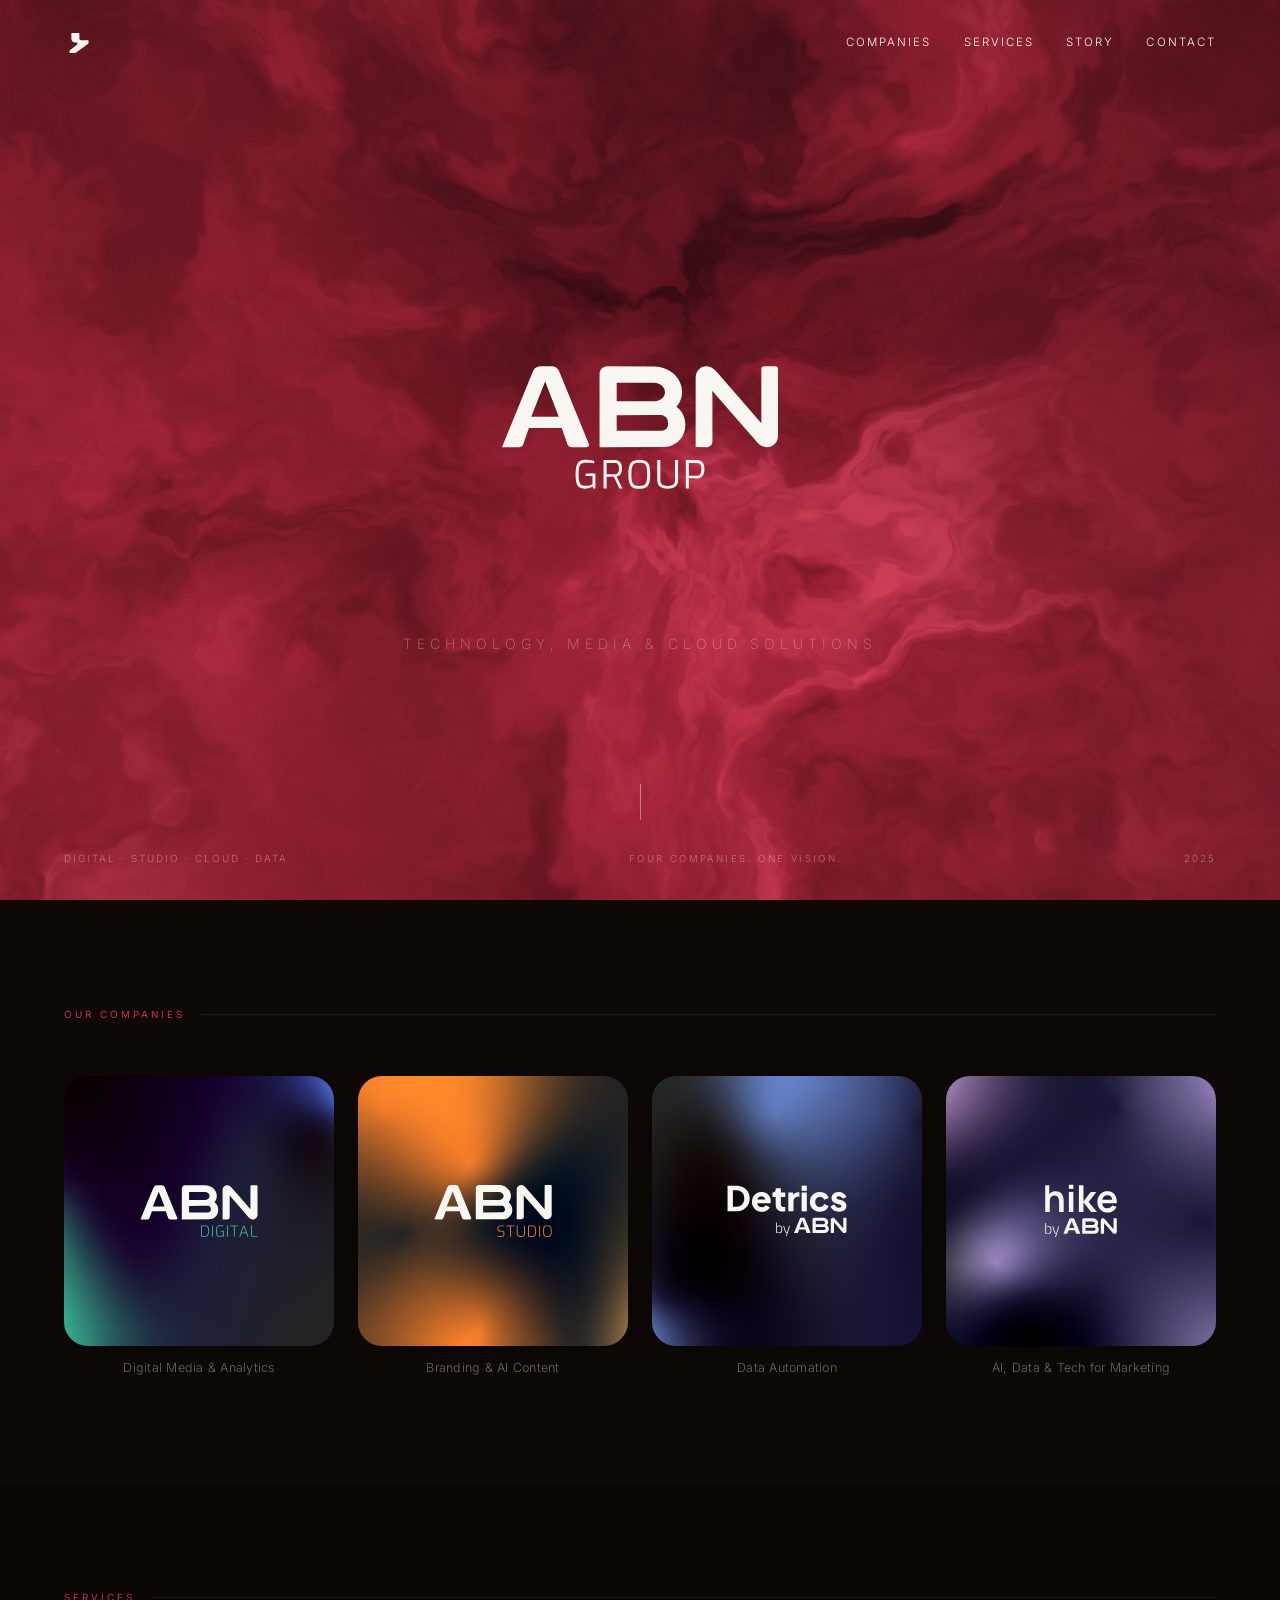
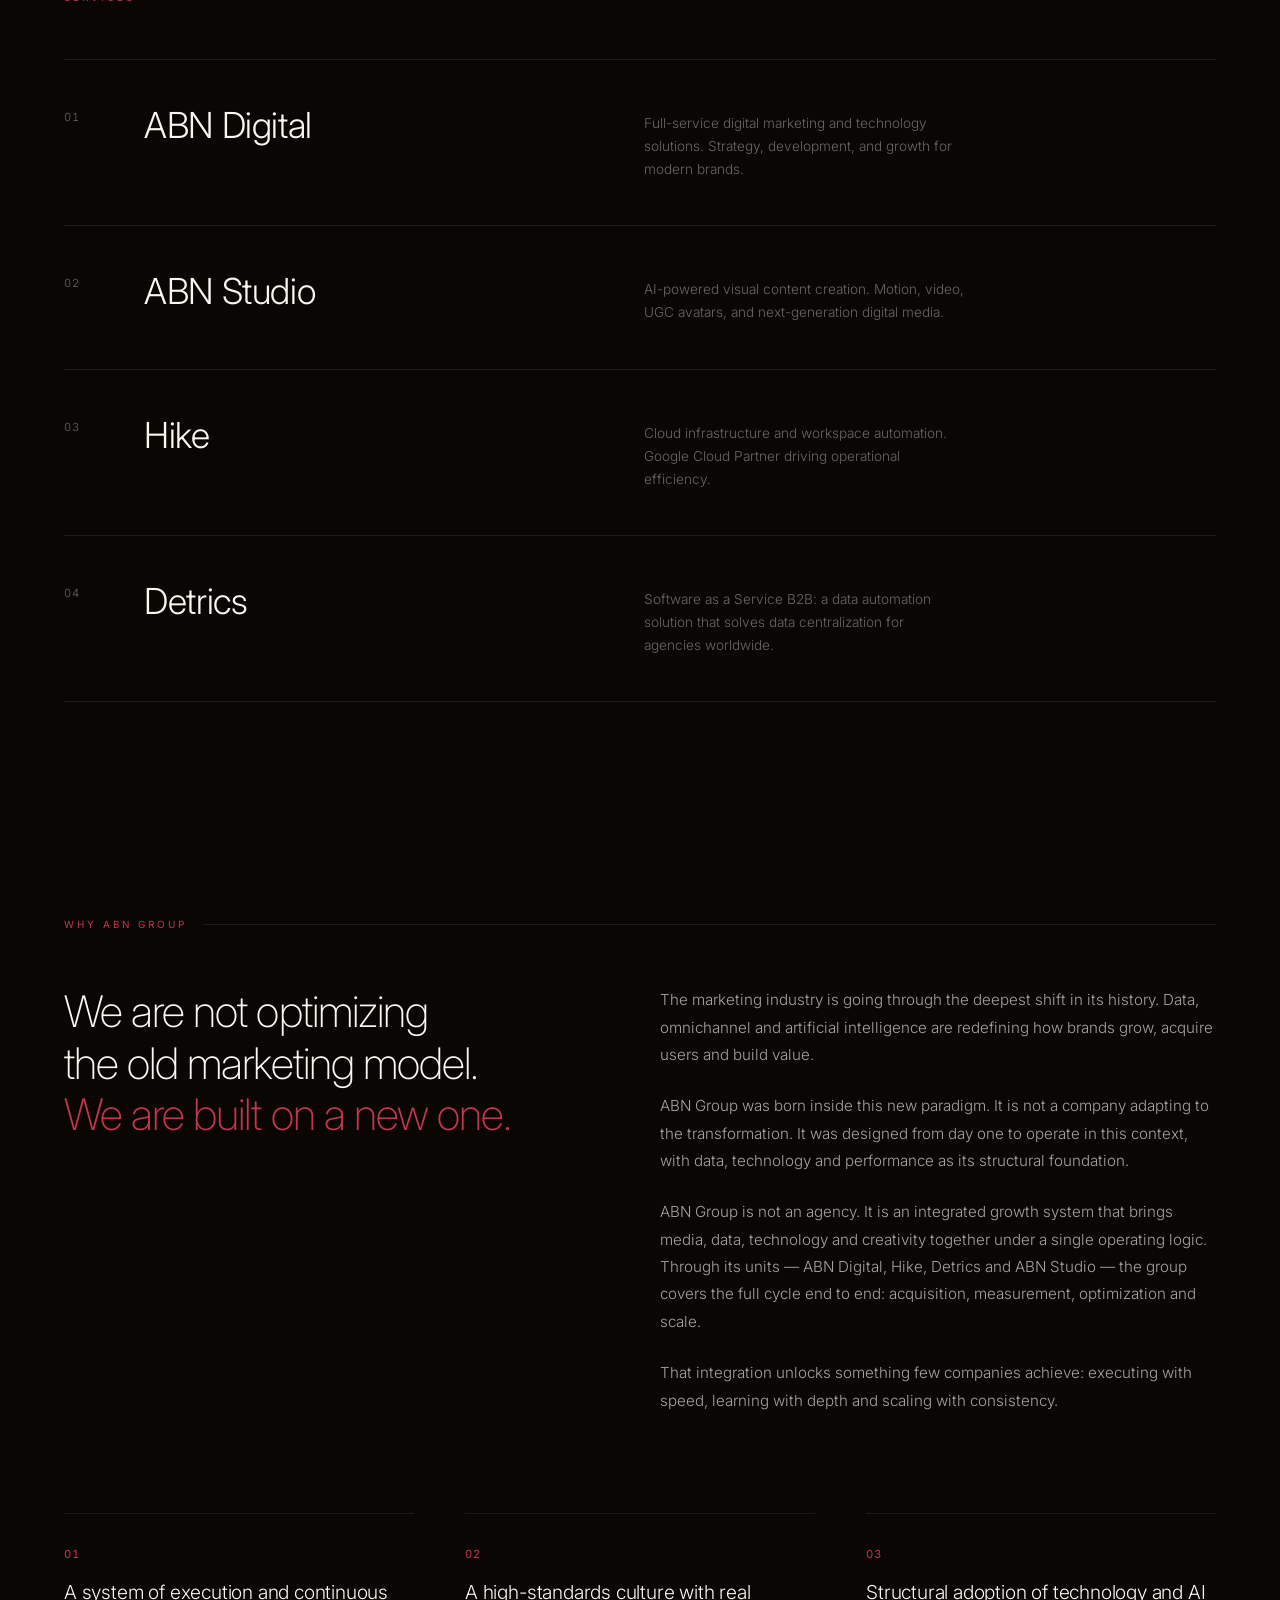
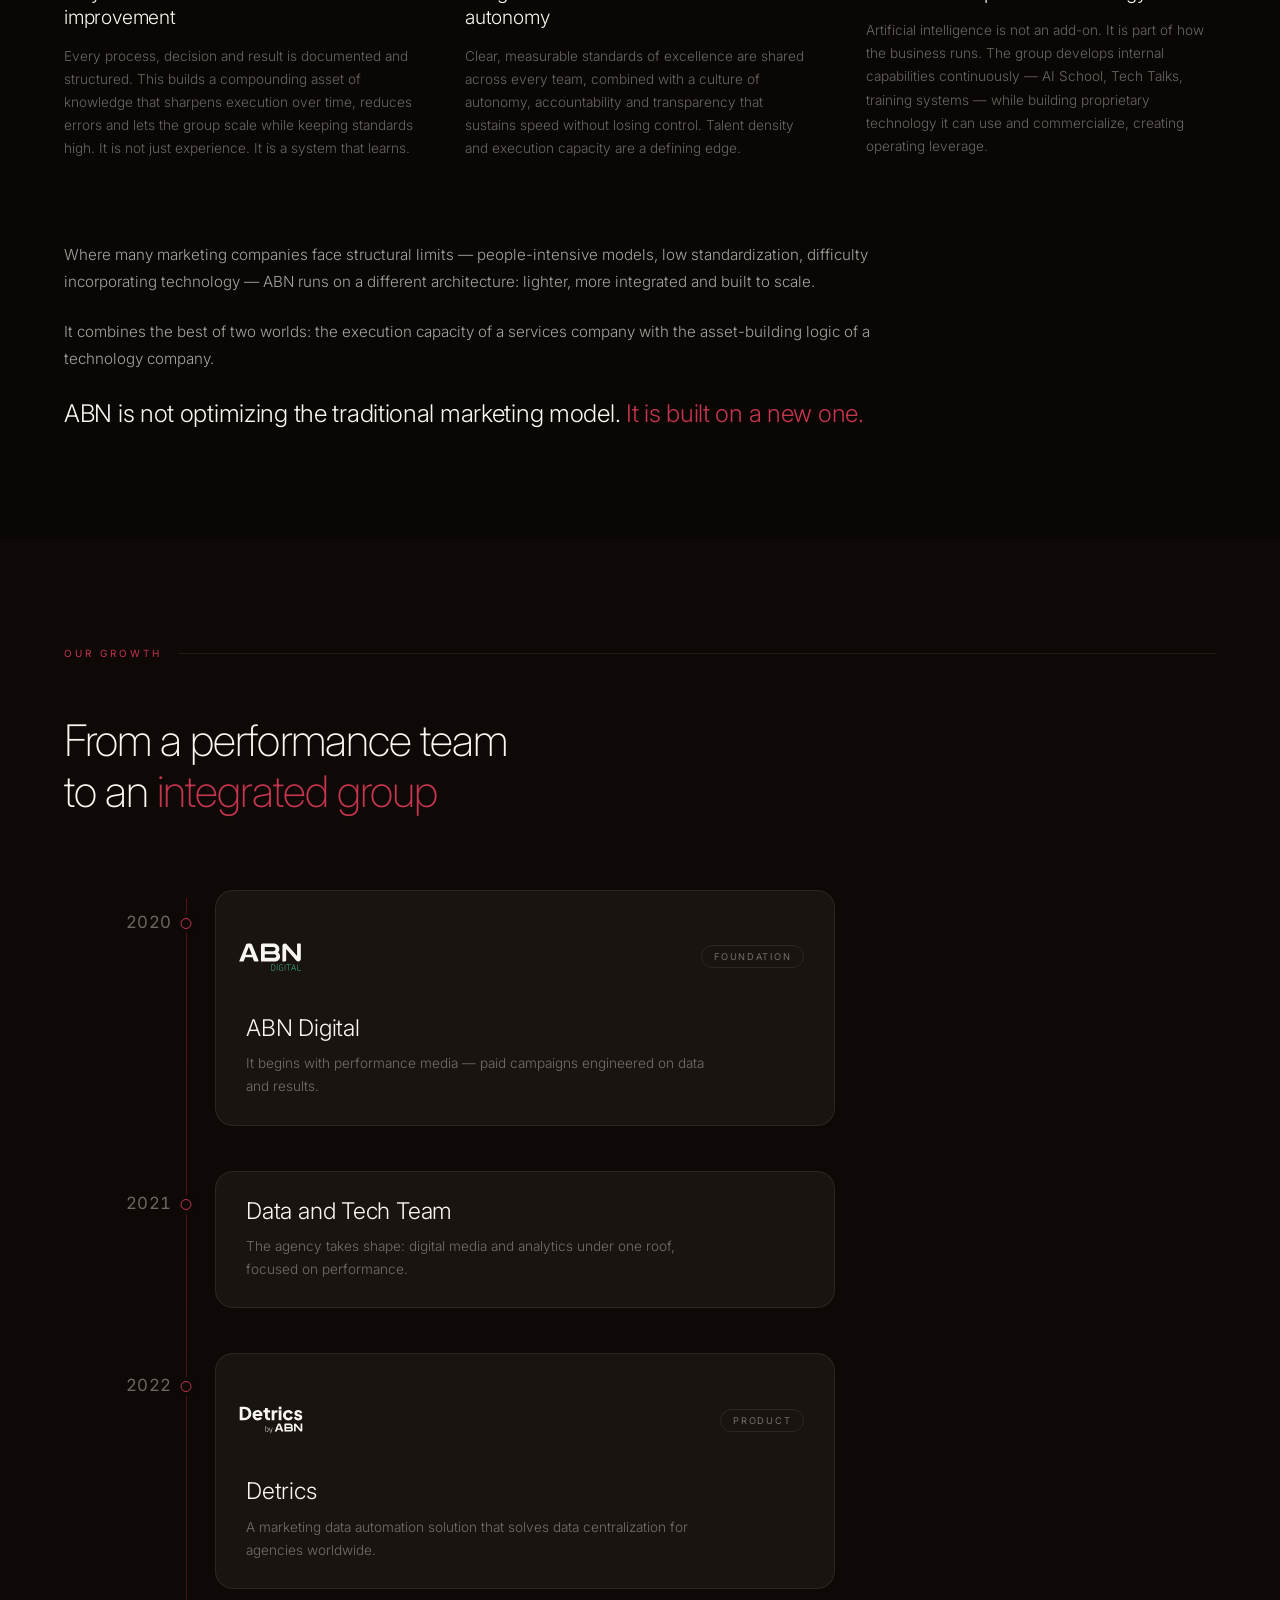
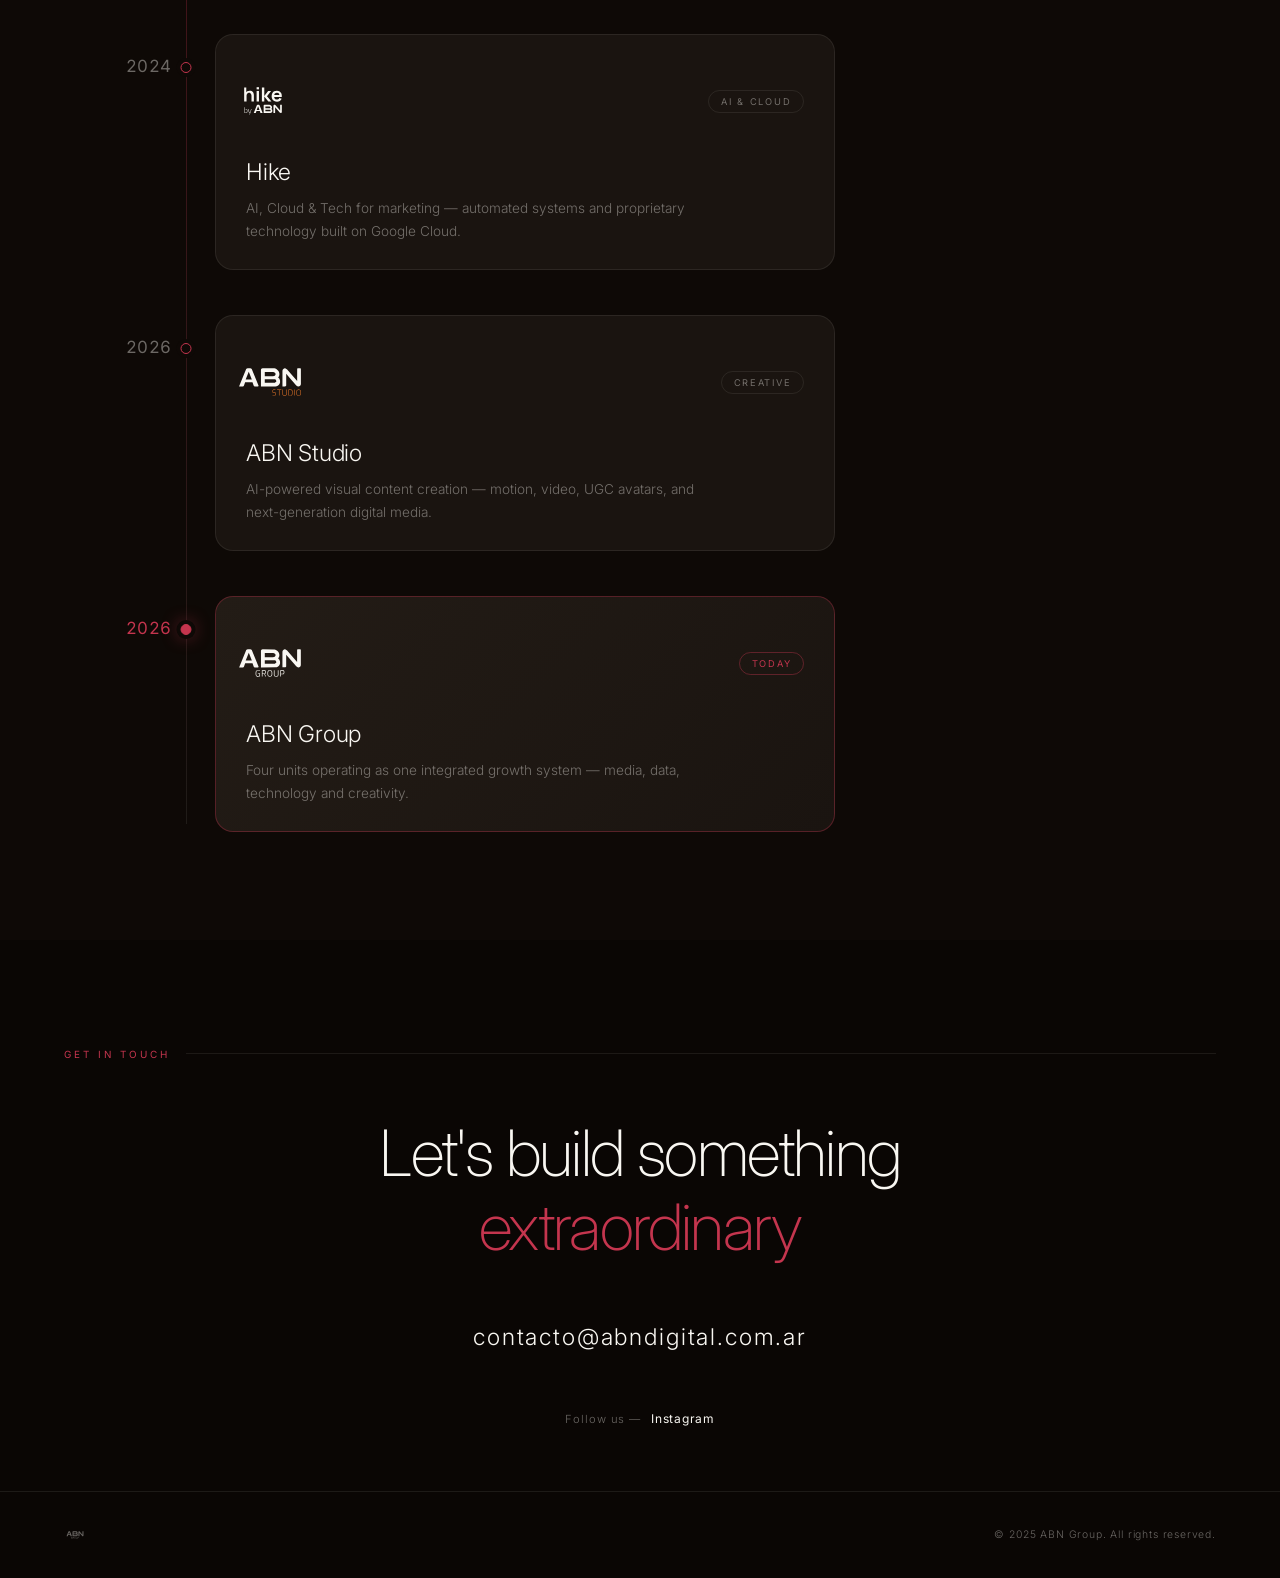
==== index.html @ 58776a3f "Revise timeline: rename milestones, add ABN Studio, fix logo alignment - "Paid Media" → "ABN Digital" ====
<!DOCTYPE html>
<html lang="en">
<head>
  <meta charset="UTF-8">
  <meta name="viewport" content="width=device-width, initial-scale=1.0">

  <!-- SEO -->
  <title>ABN Group — Technology, Media & Cloud Solutions</title>
  <meta name="description" content="ABN Group unites four companies driving innovation in digital media, cloud solutions, AI content, and data analytics.">
  <meta name="keywords" content="ABN Group, ABN Digital, ABN Studio, Hike, Detrics, technology, cloud, AI, data analytics">

  <!-- Open Graph -->
  <meta property="og:title" content="ABN Group — Technology, Media & Cloud Solutions">
  <meta property="og:description" content="Four companies. One vision. Technology that moves.">
  <meta property="og:type" content="website">

  <!-- Favicon -->
  <link rel="icon" type="image/svg+xml" href="assets/ABN Icon - JP Ash W.svg">

  <!-- Fonts -->
  <link rel="preconnect" href="https://fonts.googleapis.com">
  <link rel="preconnect" href="https://fonts.gstatic.com" crossorigin>
  <link href="https://fonts.googleapis.com/css2?family=Inter:wght@200;300;400;500;600&display=swap" rel="stylesheet">

  <!-- Styles -->
  <link rel="stylesheet" href="style.css">
</head>

<body>

  <!-- ==================== NAVIGATION ==================== -->
  <nav class="nav" id="nav">
    <a href="#hero" class="nav-logo">
      <img src="assets/ABN Icon - JP Ash W.svg" alt="ABN Group">
    </a>
    <div class="nav-links">
      <a href="#companies" class="nav-link">Companies</a>
      <a href="#services" class="nav-link">Services</a>
      <a href="#story" class="nav-link">Story</a>
      <a href="#contact" class="nav-link">Contact</a>
    </div>
  </nav>


  <!-- ==================== HERO ==================== -->
  <section class="hero" id="hero">
    <canvas class="hero-gradient" id="hero-canvas"></canvas>

    <div class="hero-content">
      <img src="assets/ABN Group Logo - JP Ash W.svg" alt="ABN Group" class="hero-logo">
      <p class="hero-tagline">Technology, Media & Cloud Solutions</p>
    </div>

    <div class="hero-scroll">
      <div class="hero-scroll-line"></div>
    </div>

    <div class="hero-bottom">
      <span class="hero-bottom-left">Digital · Studio · Cloud · Data</span>
      <span class="hero-bottom-center">Four Companies. One Vision.</span>
      <span class="hero-bottom-right">2025</span>
    </div>
  </section>


  <!-- ==================== COMPANIES ==================== -->
  <section class="work" id="companies">
    <div class="container">
      <div class="section-label reveal">Our Companies</div>

      <div class="companies-grid">

        <!-- ABN Digital -->
        <a href="https://abndigital.com.ar/" target="_blank" rel="noopener noreferrer" class="company-link reveal reveal-d1">
          <div class="company-card">
            <img src="assets/ABN Digital Gradientes (JP)-01.svg" alt="" class="company-card-bg">
            <div class="company-card-logo">
              <img src="assets/ABN Digital Logo - JP Ash W.svg" alt="ABN Digital">
            </div>
          </div>
          <span class="company-caption">Digital Media & Analytics</span>
        </a>

        <!-- ABN Studio -->
        <a href="https://dartsteam.github.io/abn-studio/v2/" target="_blank" rel="noopener noreferrer" class="company-link reveal reveal-d2">
          <div class="company-card">
            <img src="assets/ABN Studio Gradientes (JP)-02.svg" alt="" class="company-card-bg">
            <div class="company-card-logo">
              <img src="assets/ABN Studio Logo - JP Ash W.svg" alt="ABN Studio">
            </div>
          </div>
          <span class="company-caption">Branding & AI Content</span>
        </a>

        <!-- Detrics -->
        <a href="https://detrics.io/" target="_blank" rel="noopener noreferrer" class="company-link reveal reveal-d3">
          <div class="company-card">
            <img src="assets/ABN Detrics Gradientes (JP)-03.svg" alt="" class="company-card-bg">
            <div class="company-card-logo">
              <img src="assets/ABN Detrics JP.svg" alt="Detrics">
            </div>
          </div>
          <span class="company-caption">Data Automation</span>
        </a>

        <!-- Hike -->
        <a href="https://www.hikethecloud.com/" target="_blank" rel="noopener noreferrer" class="company-link reveal reveal-d4">
          <div class="company-card">
            <img src="assets/ABN Hike Gradientes (JP)-04.svg" alt="" class="company-card-bg">
            <div class="company-card-logo">
              <img src="assets/ABN Hike JP.svg" alt="Hike">
            </div>
          </div>
          <span class="company-caption">AI, Data & Tech for Marketing</span>
        </a>

      </div>
    </div>
  </section>


  <!-- ==================== SERVICES ==================== -->
  <section class="services" id="services">
    <div class="container">
      <div class="section-label reveal">Services</div>

      <div class="services-grid">

        <a href="https://abndigital.com.ar/" target="_blank" rel="noopener noreferrer" class="service-item reveal reveal-d1">
          <span class="service-num">01</span>
          <h3 class="service-title">ABN Digital</h3>
          <p class="service-desc">Full-service digital marketing and technology solutions. Strategy, development, and growth for modern brands.</p>
        </a>

        <a href="https://dartsteam.github.io/abn-studio/v2/" target="_blank" rel="noopener noreferrer" class="service-item reveal reveal-d2">
          <span class="service-num">02</span>
          <h3 class="service-title">ABN Studio</h3>
          <p class="service-desc">AI-powered visual content creation. Motion, video, UGC avatars, and next-generation digital media.</p>
        </a>

        <a href="https://www.hikethecloud.com/" target="_blank" rel="noopener noreferrer" class="service-item reveal reveal-d3">
          <span class="service-num">03</span>
          <h3 class="service-title">Hike</h3>
          <p class="service-desc">Cloud infrastructure and workspace automation. Google Cloud Partner driving operational efficiency.</p>
        </a>

        <a href="https://detrics.io/" target="_blank" rel="noopener noreferrer" class="service-item reveal reveal-d4">
          <span class="service-num">04</span>
          <h3 class="service-title">Detrics</h3>
          <p class="service-desc">Software as a Service B2B: a data automation solution that solves data centralization for agencies worldwide.</p>
        </a>

      </div>
    </div>
  </section>


  <!-- ==================== STORY / WHY ABN ==================== -->
  <section class="story" id="story">
    <div class="container">
      <div class="section-label reveal">Why ABN Group</div>

      <div class="story-grid">
        <div class="story-lead">
          <h2 class="story-heading reveal">
            We are not optimizing<br>the old marketing model.<br>
            <em>We are built on a new one.</em>
          </h2>
        </div>

        <div class="story-body">
          <p class="story-text reveal">The marketing industry is going through the deepest shift in its history. Data, omnichannel and artificial intelligence are redefining how brands grow, acquire users and build value.</p>

          <p class="story-text reveal">ABN Group was born inside this new paradigm. It is not a company adapting to the transformation. It was designed from day one to operate in this context, with data, technology and performance as its structural foundation.</p>

          <p class="story-text reveal">ABN Group is not an agency. It is an integrated growth system that brings media, data, technology and creativity together under a single operating logic. Through its units — ABN Digital, Hike, Detrics and ABN Studio — the group covers the full cycle end to end: acquisition, measurement, optimization and scale.</p>

          <p class="story-text reveal">That integration unlocks something few companies achieve: executing with speed, learning with depth and scaling with consistency.</p>
        </div>
      </div>

      <div class="story-pillars">
        <div class="story-pillar reveal reveal-d1">
          <span class="story-pillar-num">01</span>
          <h3 class="story-pillar-title">A system of execution and continuous improvement</h3>
          <p class="story-pillar-desc">Every process, decision and result is documented and structured. This builds a compounding asset of knowledge that sharpens execution over time, reduces errors and lets the group scale while keeping standards high. It is not just experience. It is a system that learns.</p>
        </div>
        <div class="story-pillar reveal reveal-d2">
          <span class="story-pillar-num">02</span>
          <h3 class="story-pillar-title">A high-standards culture with real autonomy</h3>
          <p class="story-pillar-desc">Clear, measurable standards of excellence are shared across every team, combined with a culture of autonomy, accountability and transparency that sustains speed without losing control. Talent density and execution capacity are a defining edge.</p>
        </div>
        <div class="story-pillar reveal reveal-d3">
          <span class="story-pillar-num">03</span>
          <h3 class="story-pillar-title">Structural adoption of technology and AI</h3>
          <p class="story-pillar-desc">Artificial intelligence is not an add-on. It is part of how the business runs. The group develops internal capabilities continuously — AI School, Tech Talks, training systems — while building proprietary technology it can use and commercialize, creating operating leverage.</p>
        </div>
      </div>

      <div class="story-close">
        <p class="story-text reveal">Where many marketing companies face structural limits — people-intensive models, low standardization, difficulty incorporating technology — ABN runs on a different architecture: lighter, more integrated and built to scale.</p>
        <p class="story-text reveal">It combines the best of two worlds: the execution capacity of a services company with the asset-building logic of a technology company.</p>
        <p class="story-text story-text--lead reveal">ABN is not optimizing the traditional marketing model. <em>It is built on a new one.</em></p>
      </div>
    </div>
  </section>


  <!-- ==================== TIMELINE / GROWTH ==================== -->
  <section class="timeline" id="timeline">
    <div class="container">
      <div class="section-label reveal">Our Growth</div>

      <h2 class="timeline-heading reveal">
        From a performance team<br>to an <em>integrated group</em>
      </h2>

      <div class="tl-track">

        <div class="tl-item reveal reveal-d1">
          <div class="tl-year">2020</div>
          <div class="tl-node"></div>
          <div class="tl-card">
            <div class="tl-card-head">
              <img src="assets/ABN Digital Logo - JP Ash W.svg" alt="ABN Digital" class="tl-logo tl-logo--abn-digital">
              <span class="tl-tag">Foundation</span>
            </div>
            <h3 class="tl-title">ABN Digital</h3>
            <p class="tl-desc">It begins with performance media — paid campaigns engineered on data and results.</p>
          </div>
        </div>

        <div class="tl-item reveal reveal-d2">
          <div class="tl-year">2021</div>
          <div class="tl-node"></div>
          <div class="tl-card">
            <h3 class="tl-title">Data and Tech Team</h3>
            <p class="tl-desc">The agency takes shape: digital media and analytics under one roof, focused on performance.</p>
          </div>
        </div>

        <div class="tl-item reveal reveal-d3">
          <div class="tl-year">2022</div>
          <div class="tl-node"></div>
          <div class="tl-card">
            <div class="tl-card-head">
              <img src="assets/ABN Detrics JP.svg" alt="Detrics" class="tl-logo tl-logo--detrics">
              <span class="tl-tag">Product</span>
            </div>
            <h3 class="tl-title">Detrics</h3>
            <p class="tl-desc">A marketing data automation solution that solves data centralization for agencies worldwide.</p>
          </div>
        </div>

        <div class="tl-item reveal reveal-d4">
          <div class="tl-year">2024</div>
          <div class="tl-node"></div>
          <div class="tl-card">
            <div class="tl-card-head">
              <img src="assets/ABN Hike JP.svg" alt="Hike" class="tl-logo tl-logo--hike">
              <span class="tl-tag">AI &amp; Cloud</span>
            </div>
            <h3 class="tl-title">Hike</h3>
            <p class="tl-desc">AI, Cloud &amp; Tech for marketing — automated systems and proprietary technology built on Google Cloud.</p>
          </div>
        </div>

        <div class="tl-item reveal reveal-d5">
          <div class="tl-year">2026</div>
          <div class="tl-node"></div>
          <div class="tl-card">
            <div class="tl-card-head">
              <img src="assets/ABN Studio Logo - JP Ash W.svg" alt="ABN Studio" class="tl-logo tl-logo--abn-studio">
              <span class="tl-tag">Creative</span>
            </div>
            <h3 class="tl-title">ABN Studio</h3>
            <p class="tl-desc">AI-powered visual content creation — motion, video, UGC avatars, and next-generation digital media.</p>
          </div>
        </div>

        <div class="tl-item tl-item--now reveal reveal-d6">
          <div class="tl-year">2026</div>
          <div class="tl-node"></div>
          <div class="tl-card">
            <div class="tl-card-head">
              <img src="assets/ABN Group Logo - JP Ash W.svg" alt="ABN Group" class="tl-logo tl-logo--abn-group">
              <span class="tl-tag tl-tag--now">Today</span>
            </div>
            <h3 class="tl-title">ABN Group</h3>
            <p class="tl-desc">Four units operating as one integrated growth system — media, data, technology and creativity.</p>
          </div>
        </div>

      </div>
    </div>
  </section>


  <!-- ==================== CONTACT ==================== -->
  <section class="contact" id="contact">
    <div class="container">
      <div class="section-label reveal" style="justify-content: center;">Get in Touch</div>

      <h2 class="contact-heading reveal">
        Let's build something<br><em>extraordinary</em>
      </h2>

      <a href="mailto:contacto@abndigital.com.ar" class="contact-email reveal reveal-d1" id="contact-email">
        contacto@abndigital.com.ar
      </a>

      <div class="contact-social reveal reveal-d2">
        <span>Follow us —</span>
        <a href="https://instagram.com/abndigital" target="_blank" rel="noopener noreferrer" id="instagram-link">Instagram</a>
      </div>
    </div>
  </section>


  <!-- ==================== FOOTER ==================== -->
  <footer class="footer">
    <div class="footer-inner">
      <a href="#hero" class="footer-logo">
        <img src="assets/ABN Group Logo - JP Ash W.svg" alt="ABN Group">
      </a>
      <span class="footer-copy">© 2025 ABN Group. All rights reserved.</span>
    </div>
  </footer>


  <!-- Scripts -->
  <script src="script.js"></script>

</body>
</html>
---- style.css ----
/* ============================================
   ABN GROUP — LANDING PAGE
   ============================================ */

/* RESET & CUSTOM PROPERTIES */
*,
*::before,
*::after {
  margin: 0;
  padding: 0;
  box-sizing: border-box;
}

:root {
  /* Brand — Burgundy/Crimson */
  --accent: #8b1a2b;
  --accent-light: #c4354e;
  --accent-glow: rgba(139, 26, 43, 0.12);
  --accent-deep: #5c0e1a;
  --accent-dark: #3a0810;

  /* Neutrals */
  --dark: #0a0604;
  --dark-warm: #0e0906;
  --surface: #1a1410;
  --surface-light: #231c16;
  --ash: #f9f7f2;
  --ash-mid: rgba(249, 247, 242, 0.65);
  --ash-dim: rgba(249, 247, 242, 0.4);
  --ash-faint: rgba(249, 247, 242, 0.08);

  /* Typography */
  --font: 'Inter', -apple-system, BlinkMacSystemFont, sans-serif;

  /* Layout */
  --section-pad: clamp(80px, 12vh, 160px);
  --gutter: clamp(24px, 5vw, 80px);

  /* Motion */
  --ease-out: cubic-bezier(0.16, 1, 0.3, 1);
  --ease-in-out: cubic-bezier(0.76, 0, 0.24, 1);
}

html {
  scroll-behavior: smooth;
  font-size: 16px;
}

body {
  font-family: var(--font);
  background: var(--dark);
  color: var(--ash);
  overflow-x: hidden;
  -webkit-font-smoothing: antialiased;
  -moz-osx-font-smoothing: grayscale;
}

::selection {
  background: var(--accent);
  color: var(--ash);
}

a {
  color: inherit;
  text-decoration: none;
}

img {
  display: block;
  max-width: 100%;
}

/* Scrollbar */
::-webkit-scrollbar { width: 3px; }
::-webkit-scrollbar-track { background: var(--dark); }
::-webkit-scrollbar-thumb { background: var(--accent-deep); border-radius: 2px; }

/* ============================================
   GRAIN OVERLAY
   ============================================ */
body::after {
  content: '';
  position: fixed;
  inset: 0;
  pointer-events: none;
  z-index: 9999;
  opacity: 0.028;
  background-image: url("data:image/svg+xml,%3Csvg viewBox='0 0 512 512' xmlns='http://www.w3.org/2000/svg'%3E%3Cfilter id='n'%3E%3CfeTurbulence type='fractalNoise' baseFrequency='.85' numOctaves='4' stitchTiles='stitch'/%3E%3C/filter%3E%3Crect width='100%25' height='100%25' filter='url(%23n)'/%3E%3C/svg%3E");
  background-repeat: repeat;
  background-size: 256px;
}

/* ============================================
   REVEAL ANIMATIONS
   ============================================ */
.reveal {
  opacity: 0;
  transform: translateY(30px);
  transition: opacity 0.9s var(--ease-out), transform 0.9s var(--ease-out);
}

.reveal.visible {
  opacity: 1;
  transform: translateY(0);
}

.reveal-d1 { transition-delay: 0.1s; }
.reveal-d2 { transition-delay: 0.2s; }
.reveal-d3 { transition-delay: 0.3s; }
.reveal-d4 { transition-delay: 0.4s; }
.reveal-d5 { transition-delay: 0.5s; }

/* ============================================
   KEYFRAMES
   ============================================ */
@keyframes fadeInUp {
  from { opacity: 0; transform: translateY(24px); }
  to   { opacity: 1; transform: translateY(0); }
}

@keyframes fadeIn {
  from { opacity: 0; }
  to   { opacity: 1; }
}

@keyframes heroGradient {
  0%, 100% {
    background-position: 25% 25%, 45% 30%, 65% 55%, 80% 75%, 35% 85%, 0% 0%;
  }
  20% {
    background-position: 35% 15%, 55% 40%, 75% 45%, 70% 85%, 25% 75%, 0% 0%;
  }
  40% {
    background-position: 20% 35%, 40% 25%, 60% 65%, 85% 70%, 45% 90%, 0% 0%;
  }
  60% {
    background-position: 30% 20%, 50% 50%, 70% 50%, 75% 80%, 30% 80%, 0% 0%;
  }
  80% {
    background-position: 40% 30%, 60% 35%, 55% 60%, 80% 65%, 40% 85%, 0% 0%;
  }
}

@keyframes heroPulse {
  0%, 100% { opacity: 0.6; transform: scale(1); }
  50% { opacity: 1; transform: scale(1.08); }
}

@keyframes scrollLine {
  0%   { transform: scaleY(0); transform-origin: top; }
  50%  { transform: scaleY(1); transform-origin: top; }
  51%  { transform-origin: bottom; }
  100% { transform: scaleY(0); transform-origin: bottom; }
}

/* ============================================
   LAYOUT
   ============================================ */
.container {
  width: 100%;
  max-width: 1400px;
  margin: 0 auto;
  padding: 0 var(--gutter);
}

/* ============================================
   NAVIGATION
   ============================================ */
.nav {
  position: fixed;
  top: 0;
  left: 0;
  width: 100%;
  z-index: 100;
  padding: 28px var(--gutter);
  display: flex;
  justify-content: space-between;
  align-items: center;
  transition: background 0.5s ease, backdrop-filter 0.5s ease, padding 0.5s ease;
}

.nav.scrolled {
  background: rgba(10, 6, 4, 0.85);
  backdrop-filter: blur(24px);
  -webkit-backdrop-filter: blur(24px);
  padding-top: 16px;
  padding-bottom: 16px;
}

.nav-logo img {
  height: 30px;
  width: auto;
}

.nav-links {
  display: flex;
  gap: 32px;
  align-items: center;
}

.nav-link {
  font-size: 0.72rem;
  font-weight: 300;
  letter-spacing: 0.18em;
  text-transform: uppercase;
  position: relative;
  padding-bottom: 2px;
  transition: color 0.3s ease;
}

.nav-link::after {
  content: '';
  position: absolute;
  bottom: 0;
  left: 0;
  width: 0;
  height: 1px;
  background: var(--accent);
  transition: width 0.5s var(--ease-out);
}

.nav-link:hover { color: var(--accent-light); }
.nav-link:hover::after { width: 100%; }

/* ============================================
   HERO
   ============================================ */
.hero {
  position: relative;
  min-height: 100vh;
  min-height: 100dvh;
  display: flex;
  flex-direction: column;
  justify-content: center;
  align-items: center;
  overflow: hidden;
}

.hero-gradient {
  position: absolute;
  inset: 0;
  width: 100%;
  height: 100%;
  display: block;
}

.hero-content {
  position: relative;
  z-index: 2;
  text-align: center;
  display: flex;
  flex-direction: column;
  align-items: center;
  gap: 28px;
}

.hero-logo {
  width: clamp(200px, 28vw, 360px);
  height: auto;
  opacity: 0;
  animation: fadeInUp 1.4s var(--ease-out) 0.4s forwards;
  filter: drop-shadow(0 0 60px rgba(139, 26, 43, 0.2));
}

.hero-tagline {
  font-size: clamp(0.78rem, 1.1vw, 1rem);
  font-weight: 200;
  letter-spacing: 0.35em;
  text-transform: uppercase;
  color: var(--ash-dim);
  opacity: 0;
  animation: fadeInUp 1.4s var(--ease-out) 0.7s forwards;
}

/* Bottom bar */
.hero-bottom {
  position: absolute;
  bottom: 36px;
  left: var(--gutter);
  right: var(--gutter);
  display: flex;
  justify-content: space-between;
  align-items: flex-end;
  z-index: 2;
  opacity: 0;
  animation: fadeIn 1.4s var(--ease-out) 1.2s forwards;
}

.hero-bottom-left,
.hero-bottom-right {
  font-size: 0.62rem;
  font-weight: 300;
  letter-spacing: 0.2em;
  text-transform: uppercase;
  color: var(--ash-dim);
}

.hero-bottom-center {
  font-size: 0.6rem;
  font-weight: 300;
  letter-spacing: 0.25em;
  text-transform: uppercase;
  color: var(--ash-dim);
}

/* Scroll indicator */
.hero-scroll {
  position: absolute;
  bottom: 80px;
  left: 50%;
  transform: translateX(-50%);
  z-index: 2;
  opacity: 0;
  animation: fadeIn 1.2s var(--ease-out) 1.8s forwards;
}

.hero-scroll-line {
  width: 1px;
  height: 36px;
  background: var(--ash-dim);
  animation: scrollLine 2.4s ease-in-out infinite;
}

/* ============================================
   SECTION COMMON
   ============================================ */
.section-label {
  font-size: 0.62rem;
  font-weight: 400;
  letter-spacing: 0.3em;
  text-transform: uppercase;
  color: var(--accent-light);
  margin-bottom: 56px;
  display: flex;
  align-items: center;
  gap: 16px;
}

.section-label::after {
  content: '';
  flex: 1;
  height: 1px;
  background: var(--ash-faint);
}

/* ============================================
   SERVICES
   ============================================ */
.services {
  background: var(--dark);
  padding: var(--section-pad) 0;
}

.services-grid {
  display: grid;
  grid-template-columns: 1fr;
}

.service-item {
  padding: 44px 0;
  border-top: 1px solid var(--ash-faint);
  display: grid;
  grid-template-columns: 56px 1fr 1.2fr;
  gap: 24px;
  align-items: start;
  cursor: pointer;
  transition: background 0.5s ease, padding-left 0.5s var(--ease-out);
  text-decoration: none;
  color: inherit;
}

.service-item:last-child {
  border-bottom: 1px solid var(--ash-faint);
}

.service-item:hover {
  background: var(--accent-glow);
  padding-left: 20px;
}

.service-num {
  font-size: 0.7rem;
  font-weight: 300;
  color: var(--ash-dim);
  letter-spacing: 0.08em;
  padding-top: 6px;
  font-variant-numeric: tabular-nums;
}

.service-title {
  font-size: clamp(1.4rem, 2.8vw, 2.4rem);
  font-weight: 300;
  letter-spacing: -0.01em;
  line-height: 1.2;
  transition: color 0.35s ease;
}

.service-item:hover .service-title {
  color: var(--accent-light);
}

.service-desc {
  font-size: 0.85rem;
  font-weight: 300;
  color: var(--ash-dim);
  line-height: 1.7;
  max-width: 320px;
  padding-top: 8px;
}

/* ============================================
   WORK / PORTFOLIO
   ============================================ */
.work {
  background: var(--dark-warm);
  padding: var(--section-pad) 0;
}

/* ---- Company cards (deck style) ---- */
.companies-grid {
  display: grid;
  grid-template-columns: repeat(4, 1fr);
  gap: 24px;
}

.company-link {
  display: flex;
  flex-direction: column;
  align-items: center;
  gap: 14px;
  text-decoration: none;
  color: inherit;
}

.company-link:hover .company-card {
  transform: scale(1.03);
  box-shadow: 0 20px 48px rgba(0, 0, 0, 0.35);
}

.company-link:hover .company-caption {
  color: var(--ash);
}

.company-card {
  position: relative;
  width: 100%;
  aspect-ratio: 1 / 1;
  border-radius: 24px;
  overflow: hidden;
  box-shadow: 0 8px 24px rgba(0, 0, 0, 0.2);
  transition: transform 0.35s var(--ease-out), box-shadow 0.35s var(--ease-out);
}

.company-card-bg {
  position: absolute;
  inset: 0;
  width: 100%;
  height: 100%;
  object-fit: cover;
}

.company-card-logo {
  position: absolute;
  inset: 0;
  display: flex;
  align-items: center;
  justify-content: center;
  padding: 22%;
}

.company-card-logo img {
  width: 100%;
  height: 100%;
  object-fit: contain;
}

.company-caption {
  font-size: 0.78rem;
  font-weight: 300;
  color: var(--ash-dim);
  text-align: center;
  letter-spacing: 0.02em;
  transition: color 0.3s ease;
}

/* ============================================
   STORY / WHY ABN
   ============================================ */
.story {
  background: var(--dark);
  padding: var(--section-pad) 0;
}

.story-grid {
  display: grid;
  grid-template-columns: 1fr 1.1fr;
  gap: clamp(40px, 7vw, 110px);
  align-items: start;
  margin-bottom: clamp(72px, 11vh, 130px);
}

.story-heading {
  font-size: clamp(1.7rem, 3.4vw, 3rem);
  font-weight: 200;
  letter-spacing: -0.022em;
  line-height: 1.18;
  position: sticky;
  top: 120px;
}

.story-heading em {
  font-style: normal;
  color: var(--accent-light);
}

.story-body {
  display: flex;
  flex-direction: column;
  gap: 24px;
}

.story-text {
  font-size: clamp(0.95rem, 1.15vw, 1.08rem);
  font-weight: 300;
  line-height: 1.8;
  color: var(--ash-mid);
}

.story-text em {
  font-style: normal;
  color: var(--accent-light);
}

/* Pillars */
.story-pillars {
  display: grid;
  grid-template-columns: repeat(3, 1fr);
  gap: clamp(28px, 4vw, 56px);
  margin-bottom: clamp(64px, 9vh, 110px);
}

.story-pillar {
  border-top: 1px solid var(--ash-faint);
  padding-top: 28px;
}

.story-pillar-num {
  font-size: 0.7rem;
  font-weight: 400;
  color: var(--accent-light);
  letter-spacing: 0.1em;
  font-variant-numeric: tabular-nums;
}

.story-pillar-title {
  font-size: clamp(1.05rem, 1.5vw, 1.3rem);
  font-weight: 300;
  letter-spacing: -0.01em;
  line-height: 1.32;
  margin: 18px 0 14px;
}

.story-pillar-desc {
  font-size: 0.85rem;
  font-weight: 300;
  line-height: 1.7;
  color: var(--ash-dim);
}

/* Closing */
.story-close {
  max-width: 860px;
  display: flex;
  flex-direction: column;
  gap: 22px;
}

.story-text--lead {
  font-size: clamp(1.15rem, 1.9vw, 1.6rem);
  font-weight: 300;
  color: var(--ash);
  line-height: 1.5;
  letter-spacing: -0.012em;
}

/* ============================================
   TIMELINE / GROWTH
   ============================================ */
.timeline {
  background: var(--dark-warm);
  padding: var(--section-pad) 0;
}

.timeline-heading {
  font-size: clamp(1.7rem, 3.4vw, 3rem);
  font-weight: 200;
  letter-spacing: -0.022em;
  line-height: 1.18;
  margin-bottom: clamp(56px, 8vh, 96px);
}

.timeline-heading em {
  font-style: normal;
  color: var(--accent-light);
}

.tl-track {
  position: relative;
  max-width: 720px;
  margin: 0 auto 0 clamp(0px, 4vw, 60px);
}

/* vertical rail */
.tl-track::before {
  content: '';
  position: absolute;
  top: 8px;
  bottom: 8px;
  left: 71px;
  width: 1px;
  background: linear-gradient(
    to bottom,
    var(--accent-deep) 0%,
    var(--ash-faint) 100%
  );
}

.tl-item {
  position: relative;
  display: grid;
  grid-template-columns: 56px 30px 1fr;
  align-items: start;
  gap: 0;
  padding-bottom: clamp(36px, 5vh, 56px);
}

.tl-item:last-child {
  padding-bottom: 0;
}

.tl-year {
  font-size: 1.05rem;
  font-weight: 400;
  color: var(--ash-dim);
  letter-spacing: 0.02em;
  font-variant-numeric: tabular-nums;
  padding-top: 22px;
  text-align: right;
}

.tl-item--now .tl-year {
  color: var(--accent-light);
}

/* node on the rail */
.tl-node {
  position: relative;
  width: 30px;
  height: 100%;
}

.tl-node::before {
  content: '';
  position: absolute;
  top: 28px;
  left: 50%;
  transform: translateX(-50%);
  width: 11px;
  height: 11px;
  border-radius: 50%;
  background: var(--dark-warm);
  border: 1px solid var(--accent-light);
  box-shadow: 0 0 0 4px var(--dark-warm);
  z-index: 2;
}

.tl-item--now .tl-node::before {
  background: var(--accent-light);
  box-shadow: 0 0 0 4px var(--dark-warm), 0 0 18px var(--accent-light);
}

/* card */
.tl-card {
  background: var(--surface);
  border: 1px solid var(--ash-faint);
  border-radius: 18px;
  padding: 26px 30px;
  margin-left: 14px;
  transition: transform 0.4s var(--ease-out), border-color 0.4s ease, background 0.4s ease;
}

.tl-card:hover {
  transform: translateX(6px);
  border-color: rgba(196, 53, 78, 0.4);
  background: var(--surface-light);
}

.tl-item--now .tl-card {
  border-color: rgba(196, 53, 78, 0.35);
  background: linear-gradient(135deg, var(--surface-light), var(--surface));
}

.tl-card-head {
  display: flex;
  align-items: center;
  justify-content: space-between;
  gap: 16px;
  margin-bottom: 18px;
}

.tl-logo {
  height: 80px;
  width: auto;
  max-width: 260px;
  object-fit: contain;
}

/* ponytail: negative margins compensate SVG internal whitespace */
.tl-logo--abn-digital { margin-left: -16px; }
.tl-logo--detrics     { margin-left: -15px; }
.tl-logo--hike        { margin-left: -23px; }
.tl-logo--abn-studio  { margin-left: -16px; }
.tl-logo--abn-group   { margin-left: -16px; }

.tl-tag {
  font-size: 0.58rem;
  font-weight: 400;
  letter-spacing: 0.18em;
  text-transform: uppercase;
  color: var(--ash-dim);
  border: 1px solid var(--ash-faint);
  border-radius: 100px;
  padding: 5px 12px;
  white-space: nowrap;
}

.tl-tag--now {
  color: var(--accent-light);
  border-color: rgba(196, 53, 78, 0.4);
}

.tl-title {
  font-size: clamp(1.15rem, 1.8vw, 1.5rem);
  font-weight: 300;
  letter-spacing: -0.01em;
  line-height: 1.2;
  margin-bottom: 10px;
}

.tl-desc {
  font-size: 0.85rem;
  font-weight: 300;
  line-height: 1.7;
  color: var(--ash-dim);
  max-width: 480px;
}

/* ============================================
   CONTACT
   ============================================ */
.contact {
  background: var(--dark);
  padding: var(--section-pad) 0;
  padding-bottom: calc(var(--section-pad) * 0.6);
  text-align: center;
}

.contact-heading {
  font-size: clamp(2rem, 5vw, 4.2rem);
  font-weight: 200;
  letter-spacing: -0.025em;
  line-height: 1.15;
  margin-bottom: 48px;
}

.contact-heading em {
  font-style: normal;
  color: var(--accent-light);
}

.contact-email {
  display: inline-block;
  font-size: clamp(0.95rem, 1.8vw, 1.5rem);
  font-weight: 300;
  letter-spacing: 0.08em;
  padding: 12px 0;
  position: relative;
  transition: color 0.3s ease;
}

.contact-email::after {
  content: '';
  position: absolute;
  bottom: 8px;
  left: 0;
  width: 100%;
  height: 1px;
  background: var(--accent);
  transform: scaleX(0);
  transform-origin: right;
  transition: transform 0.6s var(--ease-out);
}

.contact-email:hover {
  color: var(--accent-light);
}

.contact-email:hover::after {
  transform: scaleX(1);
  transform-origin: left;
}

.contact-social {
  margin-top: 48px;
  display: flex;
  justify-content: center;
  gap: 10px;
  align-items: center;
}

.contact-social span {
  font-size: 0.7rem;
  font-weight: 300;
  color: var(--ash-dim);
  letter-spacing: 0.08em;
}

.contact-social a {
  font-size: 0.75rem;
  font-weight: 400;
  letter-spacing: 0.06em;
  transition: color 0.3s ease;
}

.contact-social a:hover {
  color: var(--accent-light);
}

/* ============================================
   FOOTER
   ============================================ */
.footer {
  background: var(--dark);
  padding: 32px var(--gutter);
  border-top: 1px solid var(--ash-faint);
}

.footer-inner {
  max-width: 1400px;
  margin: 0 auto;
  display: flex;
  justify-content: space-between;
  align-items: center;
}

.footer-logo img {
  height: 22px;
  width: auto;
  opacity: 0.4;
  transition: opacity 0.3s ease;
}

.footer-logo:hover img {
  opacity: 0.9;
}

.footer-copy {
  font-size: 0.65rem;
  font-weight: 300;
  color: var(--ash-dim);
  letter-spacing: 0.08em;
}

/* ============================================
   RESPONSIVE
   ============================================ */
@media (max-width: 900px) {
  .service-item {
    grid-template-columns: 40px 1fr;
    gap: 12px;
  }

  .service-desc {
    grid-column: 2;
    max-width: none;
  }

  .companies-grid {
    grid-template-columns: repeat(2, 1fr);
    gap: 16px;
  }

  .hero-bottom-center {
    display: none;
  }

  /* Story */
  .story-grid {
    grid-template-columns: 1fr;
    gap: 32px;
    margin-bottom: 64px;
  }

  .story-heading {
    position: static;
  }

  .story-pillars {
    grid-template-columns: 1fr;
    gap: 36px;
  }

  /* Timeline */
  .tl-track {
    margin-left: 0;
  }

  .tl-track::before {
    left: 5px;
  }

  .tl-item {
    grid-template-columns: 30px 1fr;
    gap: 0;
  }

  .tl-year {
    grid-column: 2;
    grid-row: 1;
    text-align: left;
    padding-top: 0;
    padding-left: 14px;
    margin-bottom: 10px;
    color: var(--accent-light);
  }

  .tl-node {
    grid-row: 1 / span 2;
  }

  .tl-node::before {
    top: 4px;
  }

  .tl-card {
    grid-column: 2;
  }
}

@media (max-width: 600px) {
  .hero-bottom {
    flex-direction: column;
    gap: 6px;
    align-items: flex-start;
  }

  .hero-bottom-right {
    display: none;
  }

  .nav {
    padding: 16px var(--gutter);
  }

  .nav-links {
    gap: 20px;
  }

  .contact-heading {
    font-size: 1.7rem;
  }

  .footer-inner {
    flex-direction: column;
    gap: 12px;
    text-align: center;
  }

  .work-card {
    aspect-ratio: 16 / 10;
  }

  .service-item:hover {
    padding-left: 12px;
  }
}
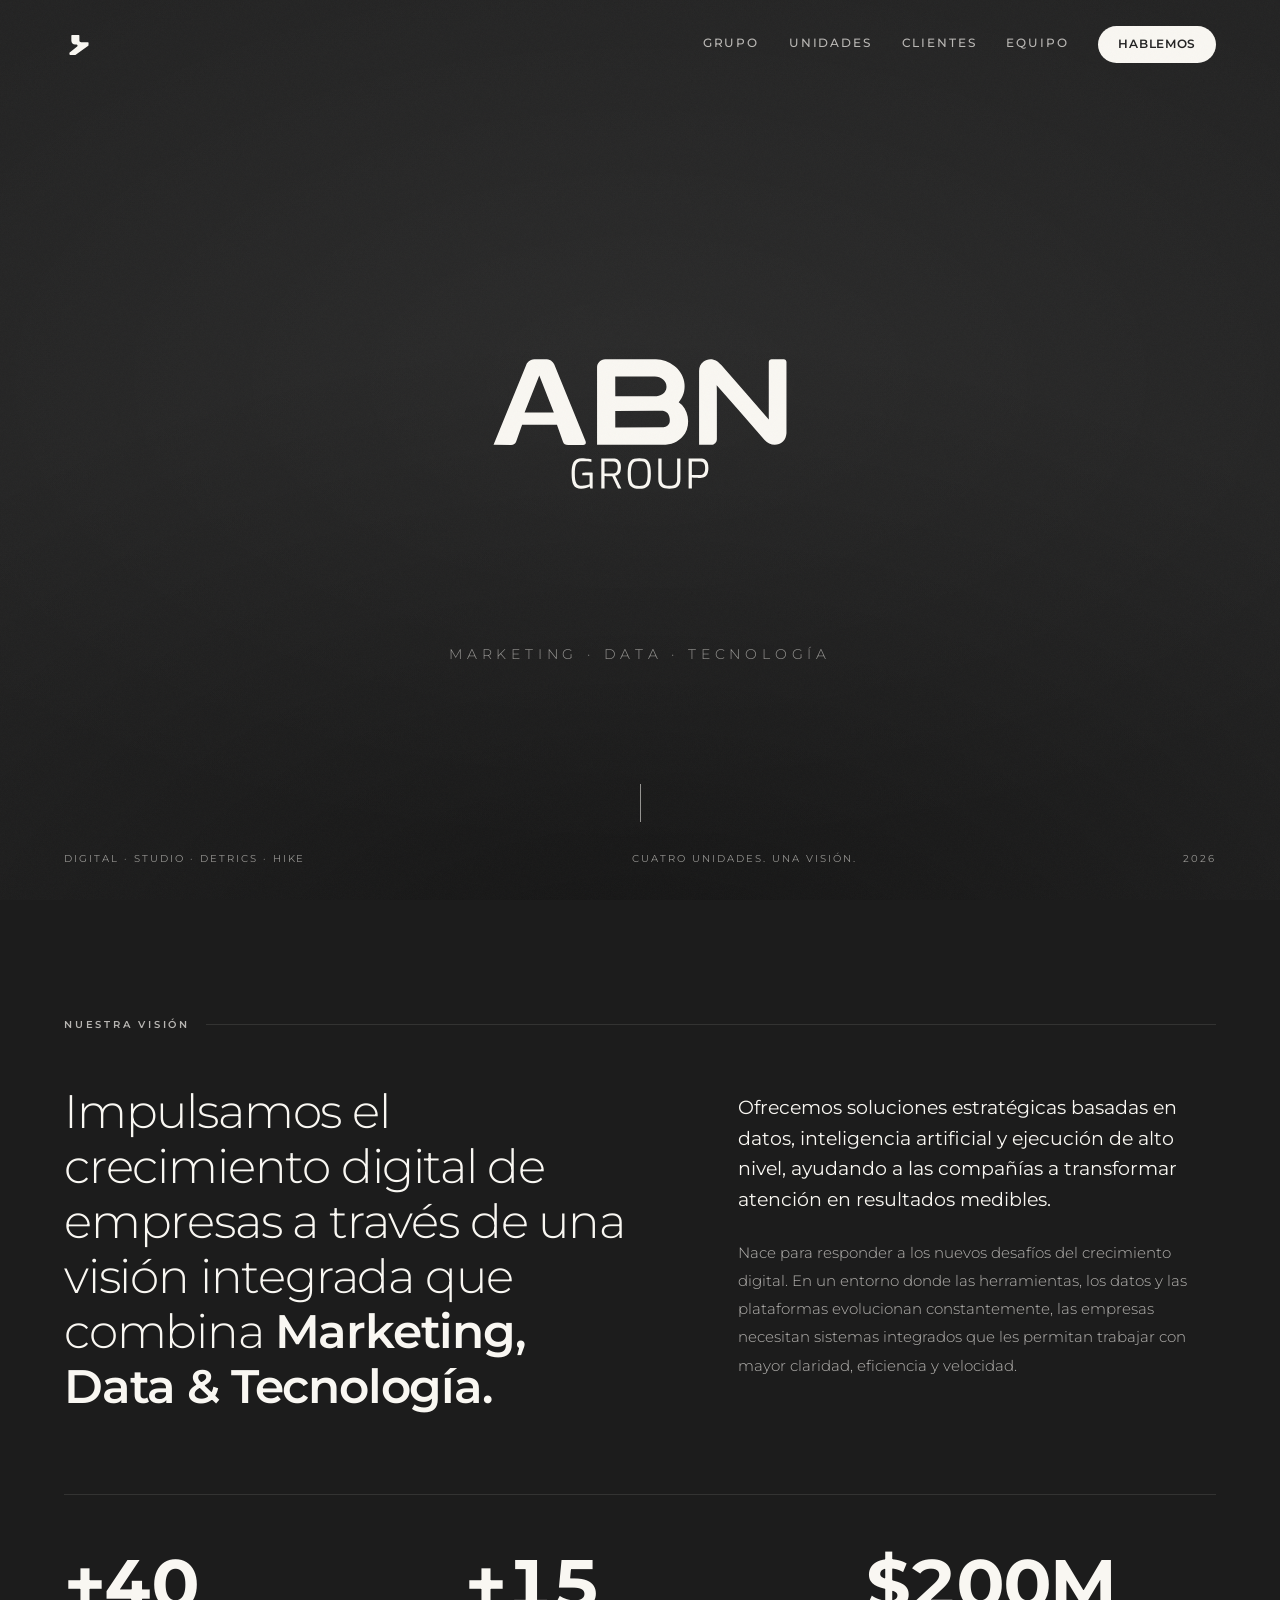
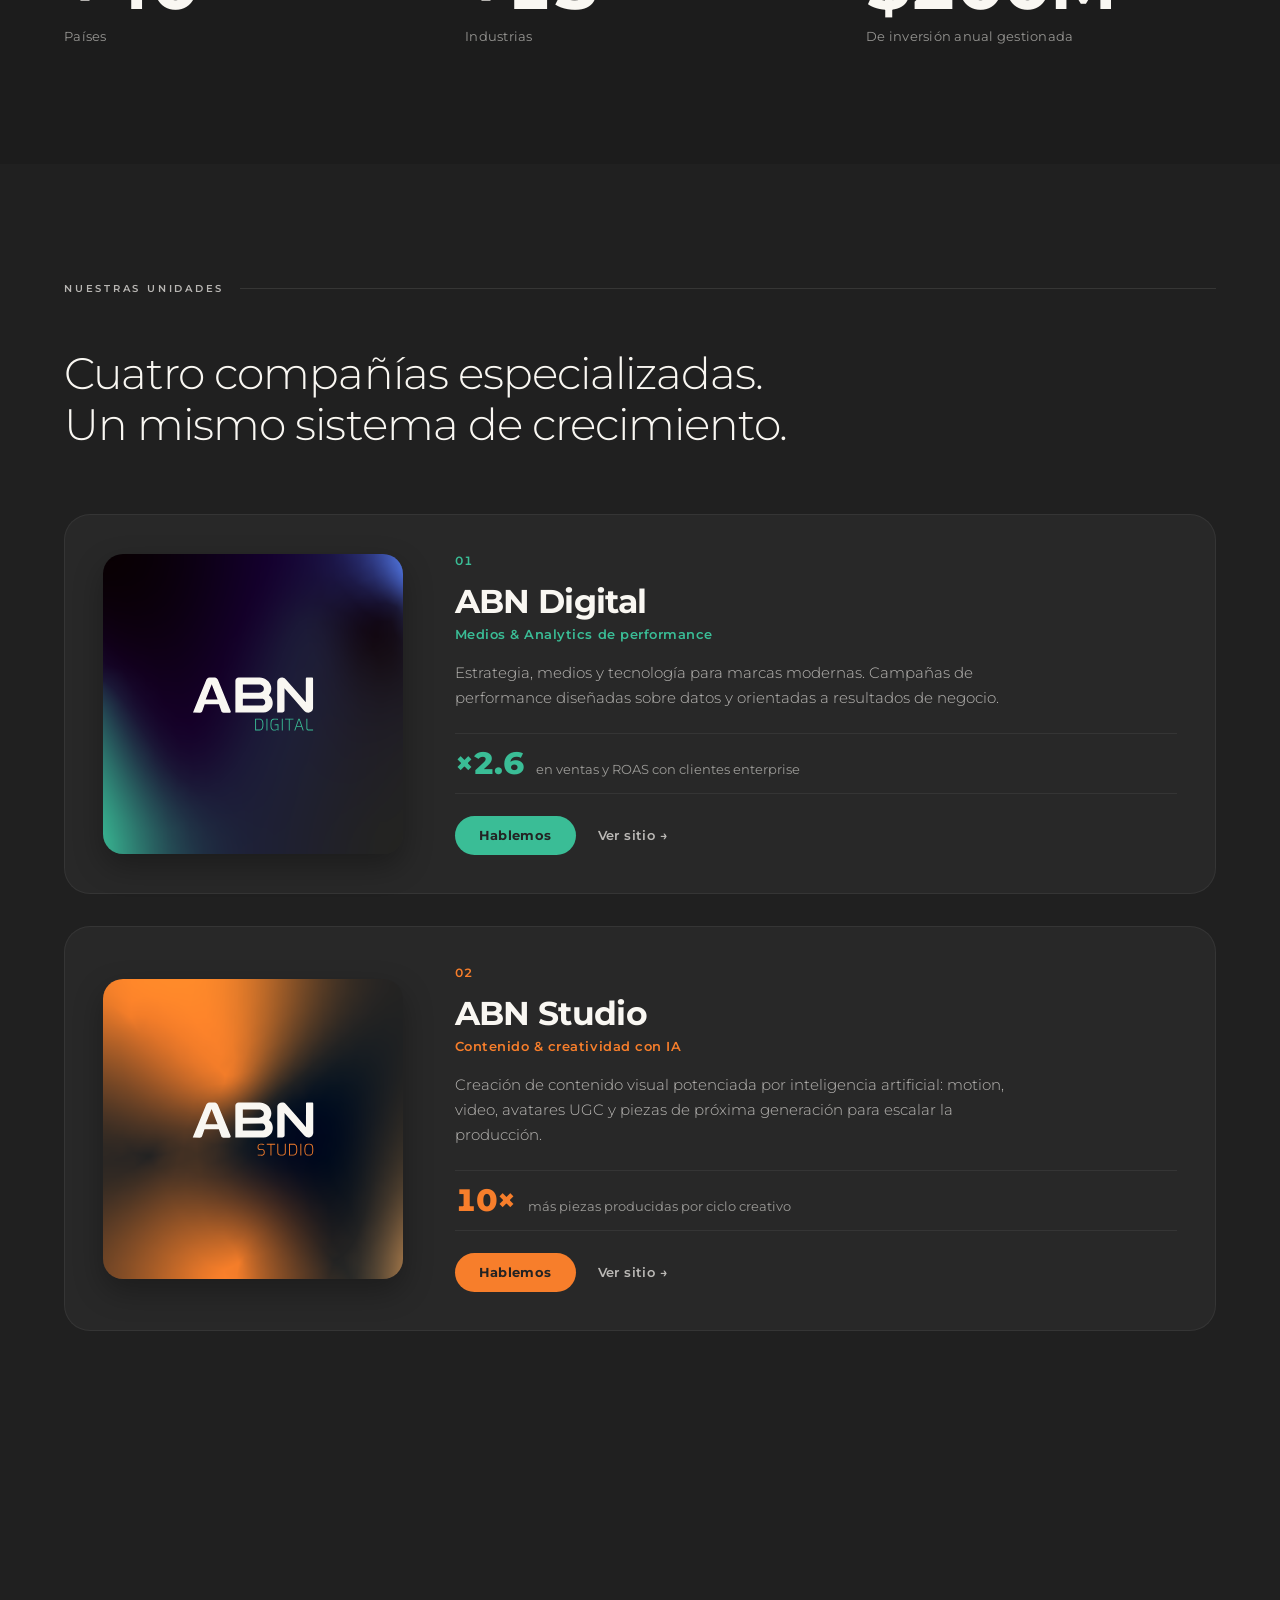
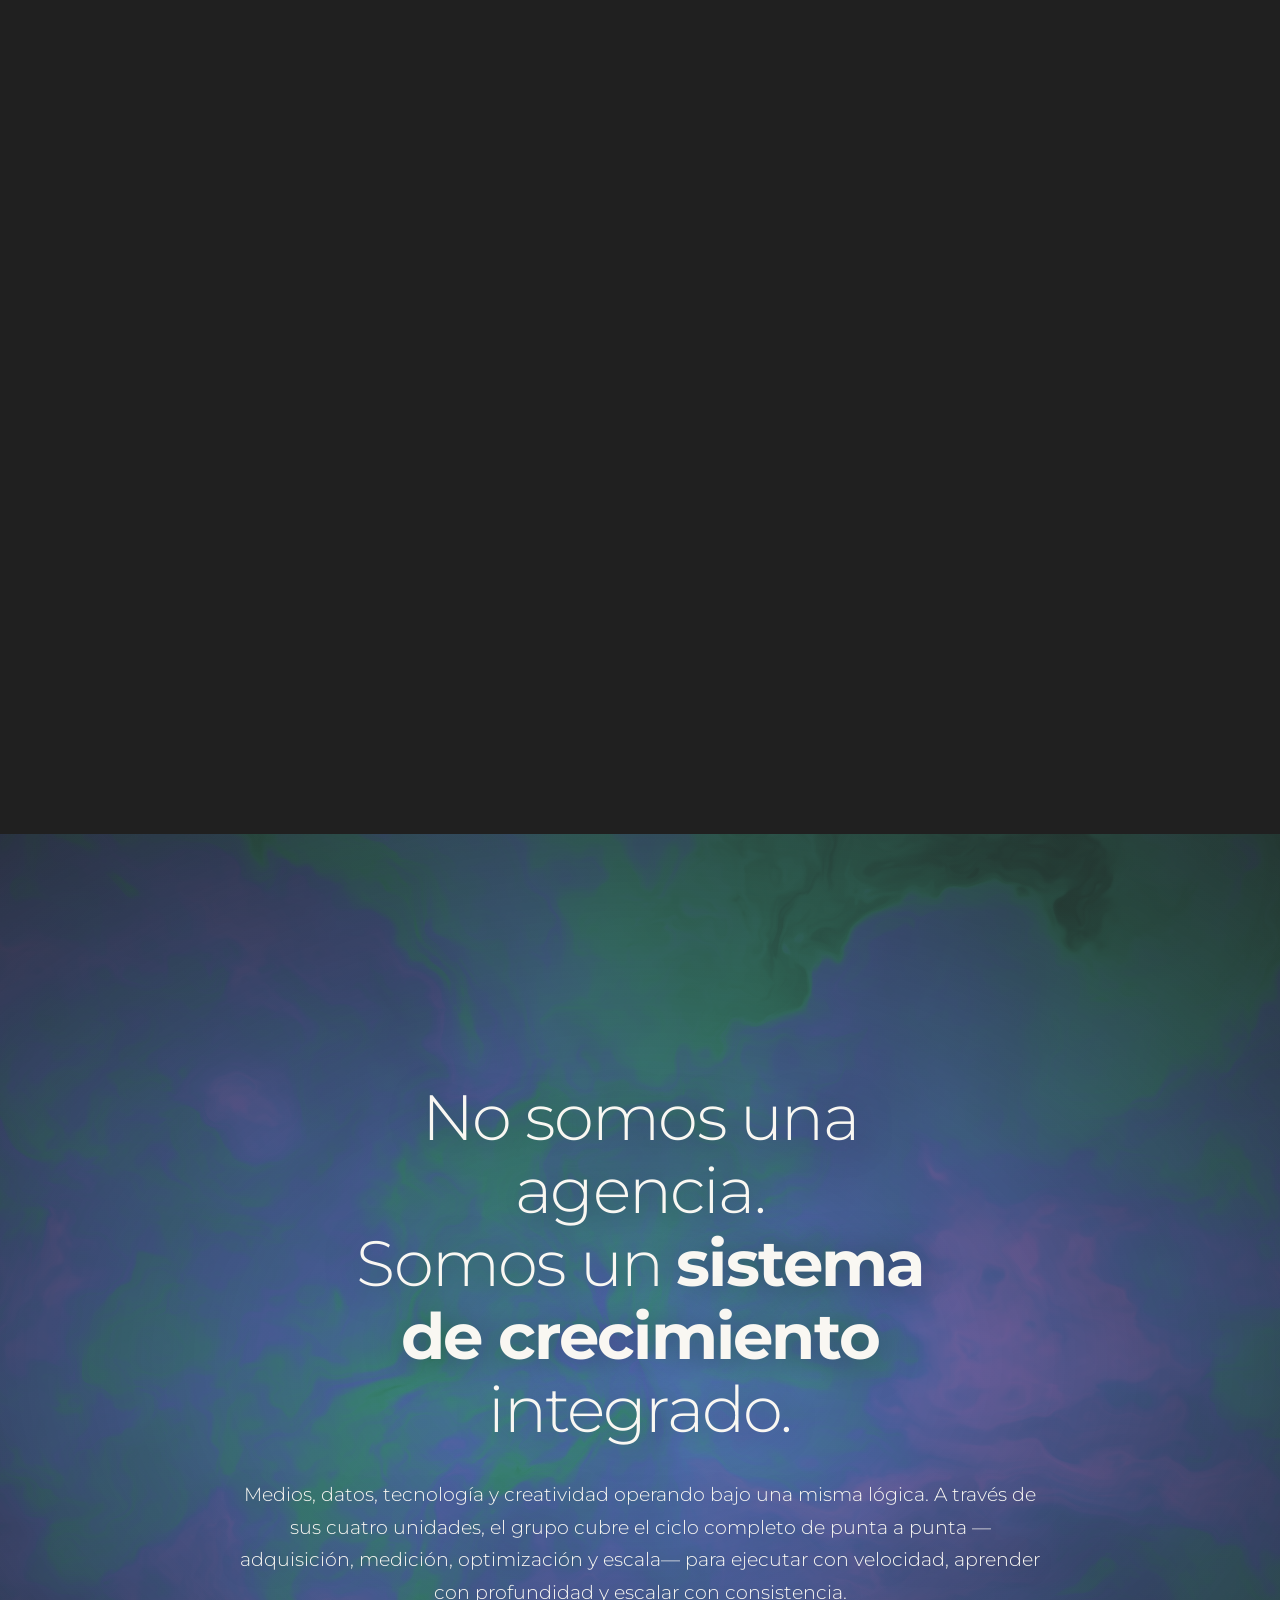
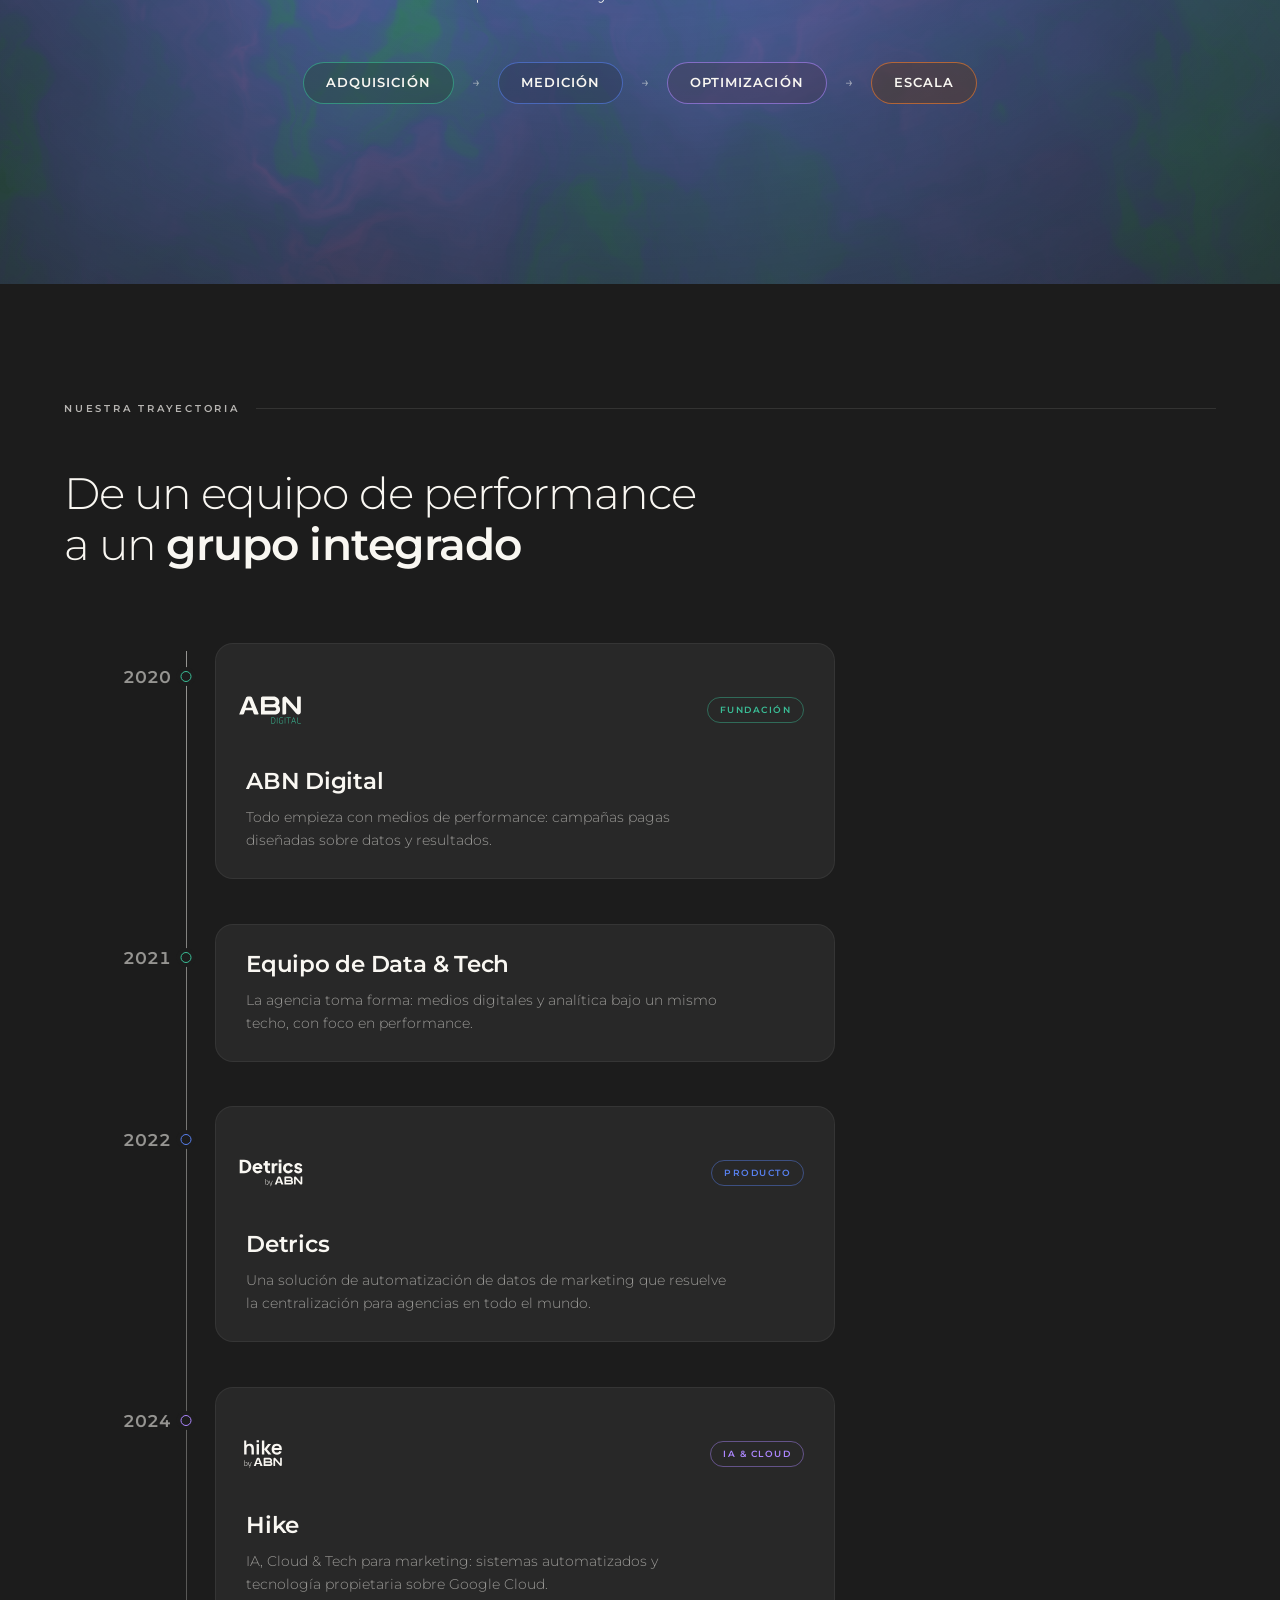
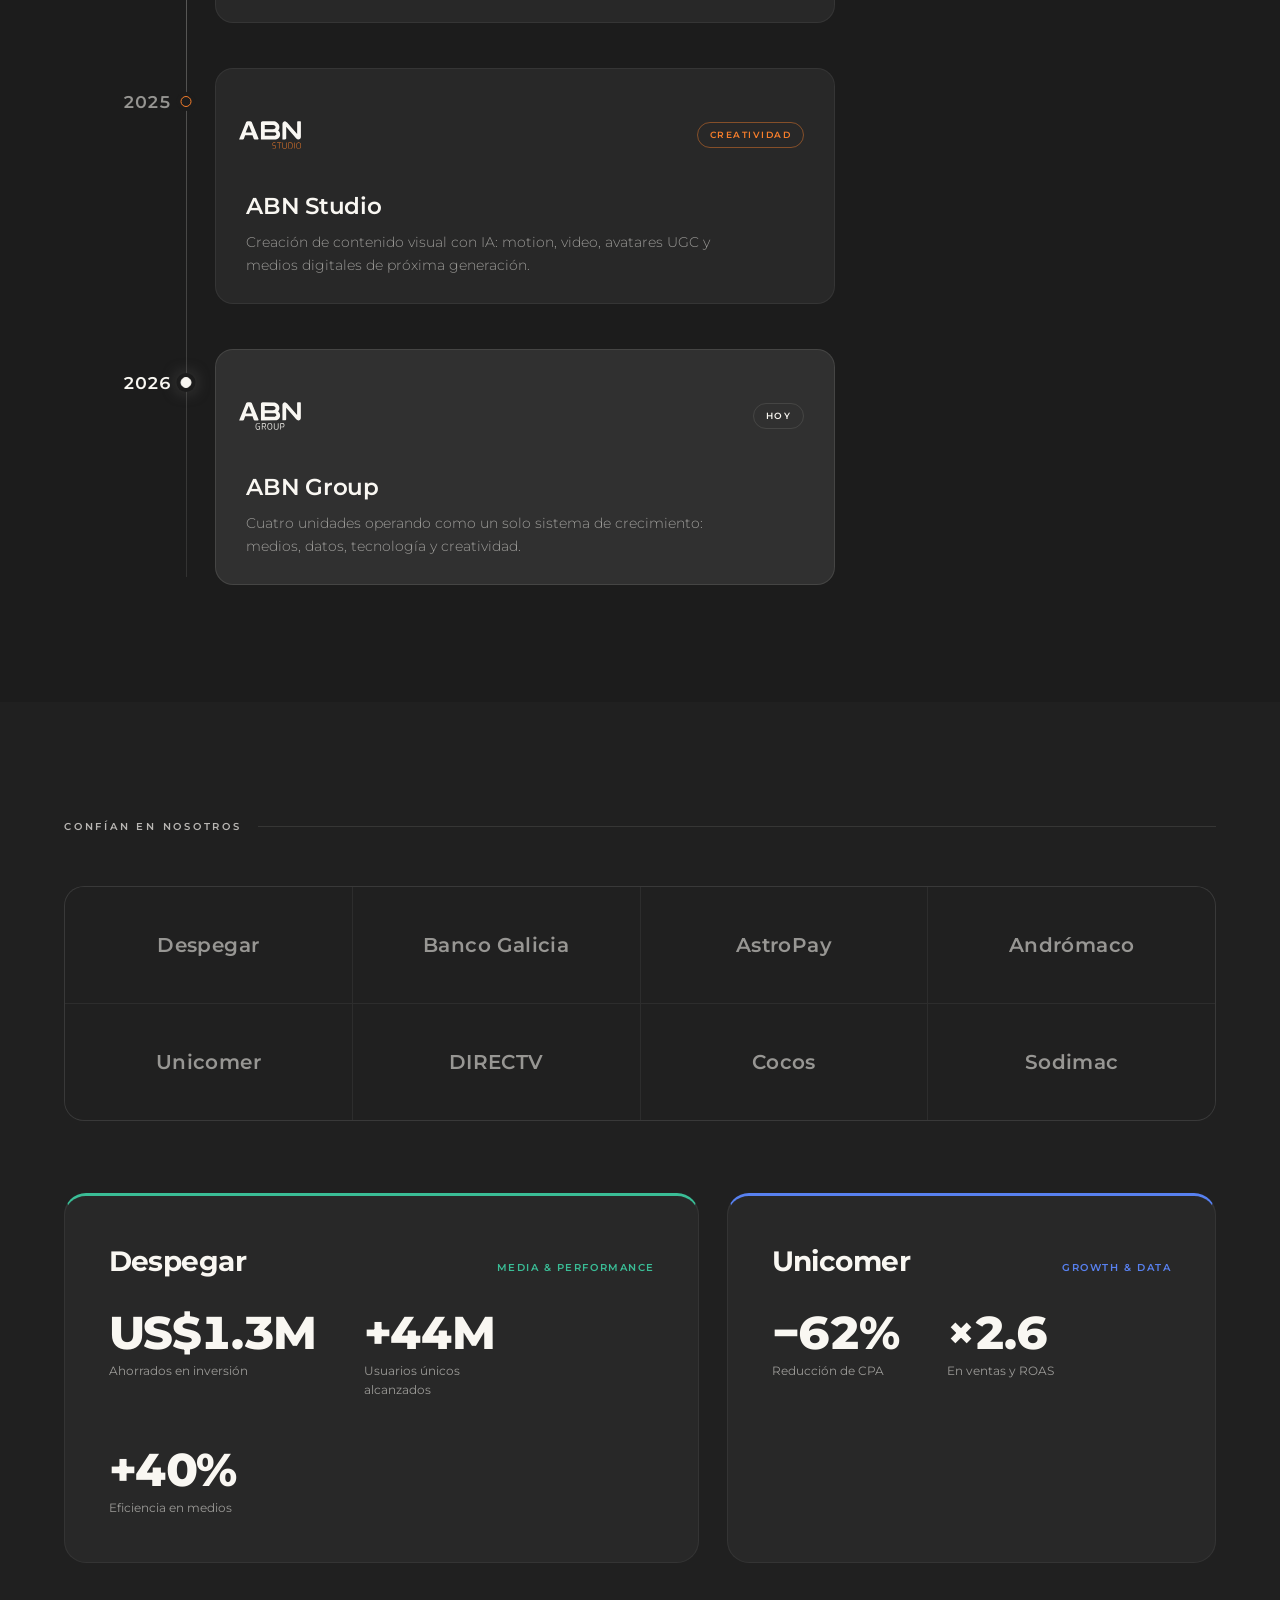
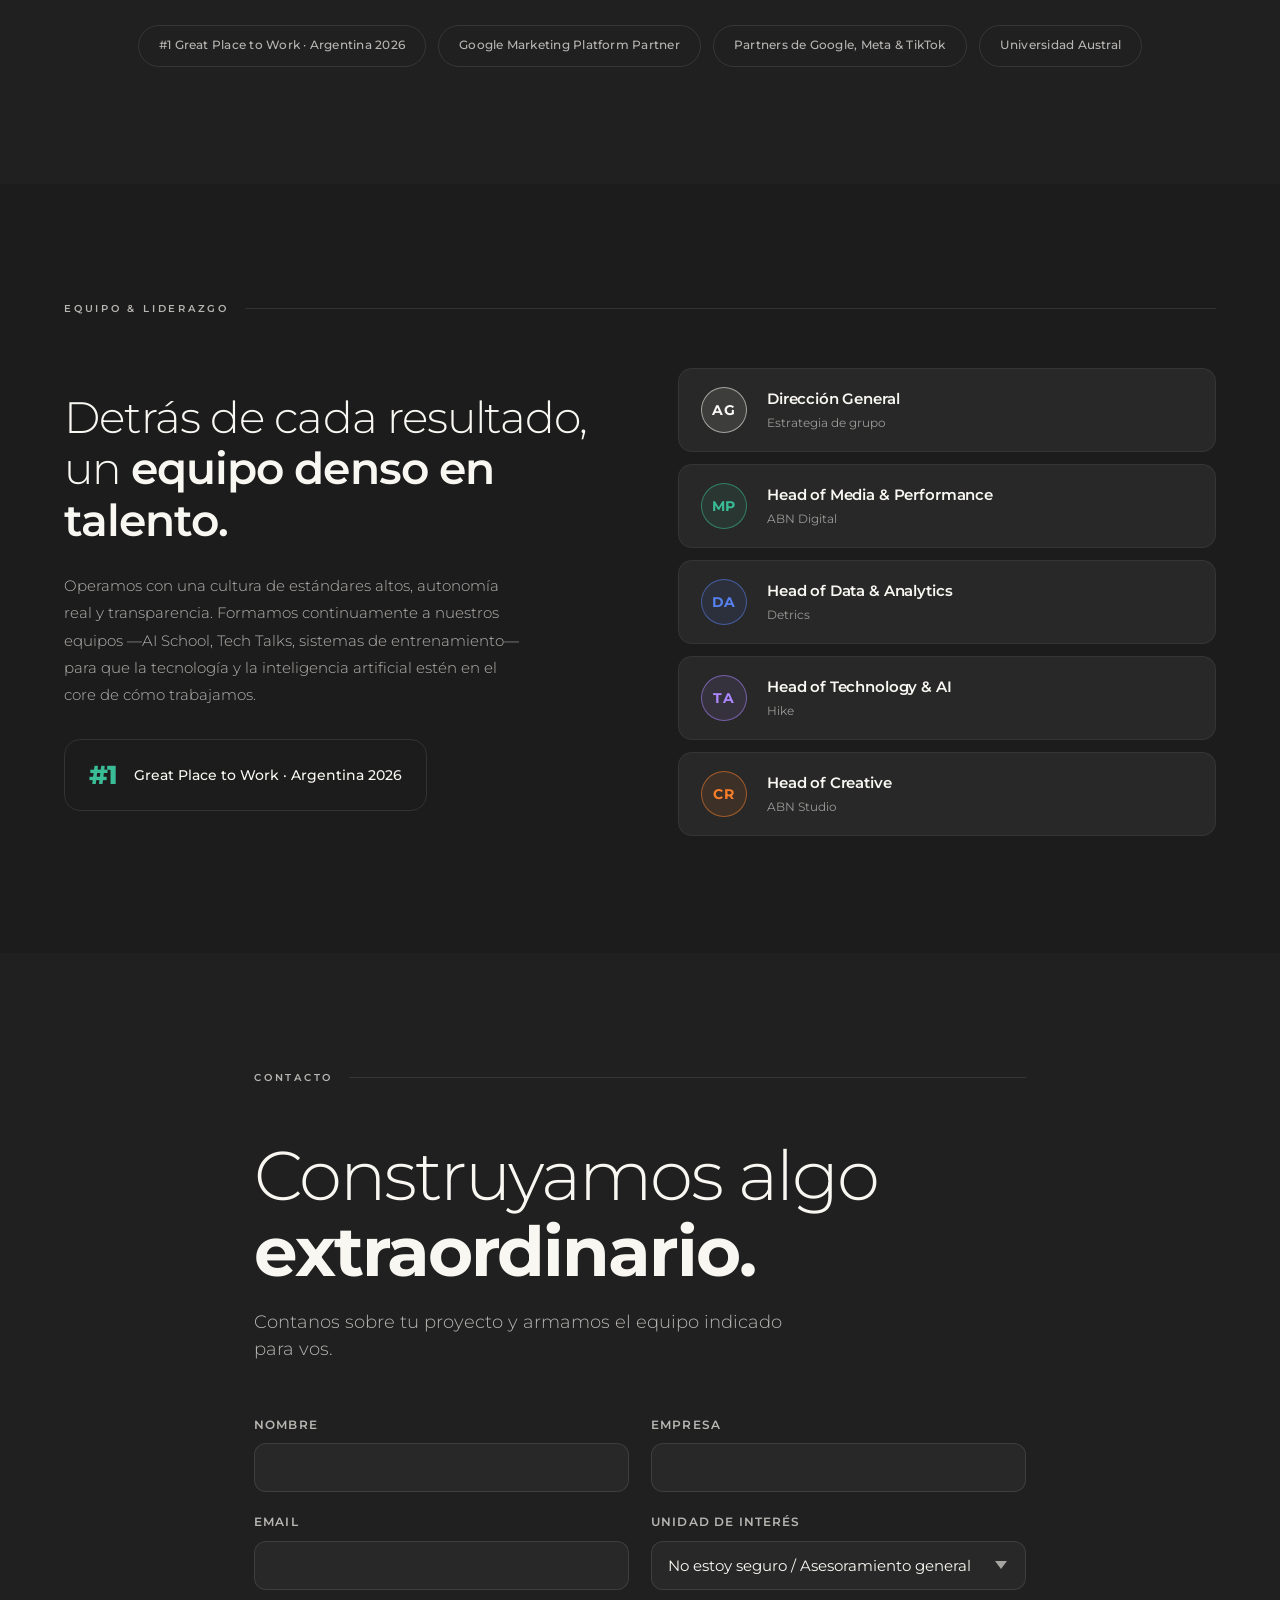
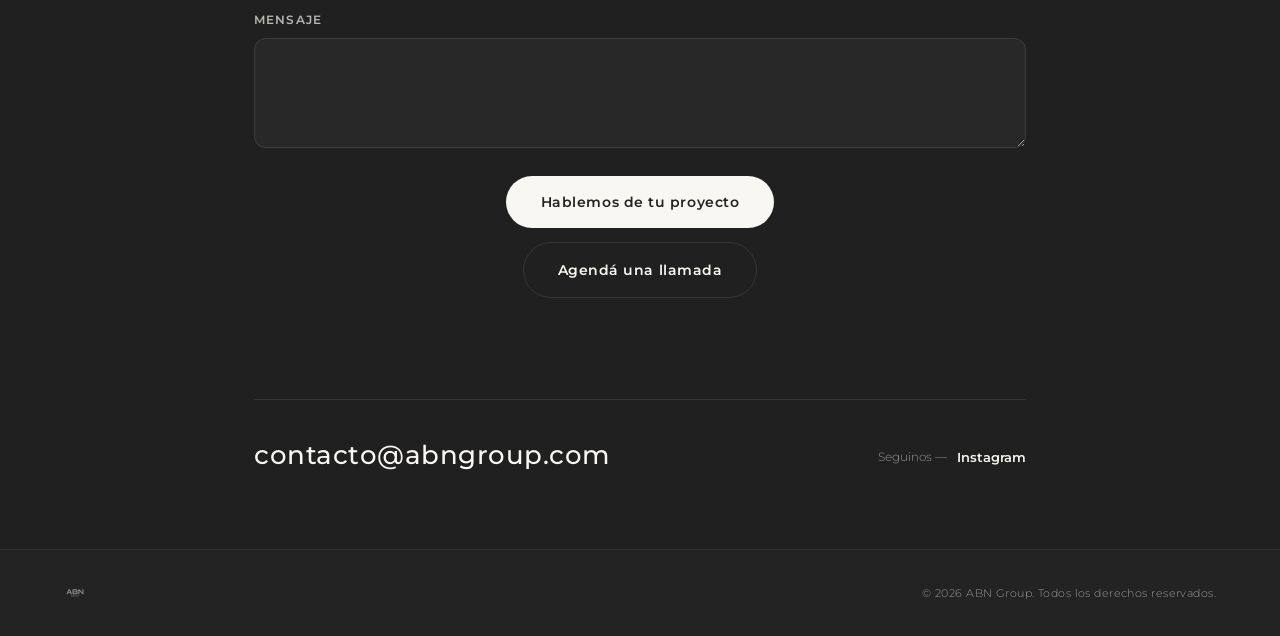
==== commit 2461006e: "ABN Group v2: correcciones .docx (fuera rojo, paleta por unidad, español oficial, prueba social, for" ====
--- a/index.html
+++ b/index.html
@@ -1,18 +1,19 @@
 <!DOCTYPE html>
-<html lang="en">
+<html lang="es">
 <head>
   <meta charset="UTF-8">
   <meta name="viewport" content="width=device-width, initial-scale=1.0">
 
   <!-- SEO -->
-  <title>ABN Group — Technology, Media & Cloud Solutions</title>
-  <meta name="description" content="ABN Group unites four companies driving innovation in digital media, cloud solutions, AI content, and data analytics.">
-  <meta name="keywords" content="ABN Group, ABN Digital, ABN Studio, Hike, Detrics, technology, cloud, AI, data analytics">
+  <title>ABN Group — Marketing, Data & Tecnología</title>
+  <meta name="description" content="ABN Group impulsa el crecimiento digital de empresas a través de una visión integrada que combina Marketing, Data y Tecnología. Cuatro unidades: ABN Digital, ABN Studio, Detrics y Hike.">
+  <meta name="keywords" content="ABN Group, ABN Digital, ABN Studio, Detrics, Hike, marketing, data, tecnología, inteligencia artificial, performance">
 
   <!-- Open Graph -->
-  <meta property="og:title" content="ABN Group — Technology, Media & Cloud Solutions">
-  <meta property="og:description" content="Four companies. One vision. Technology that moves.">
+  <meta property="og:title" content="ABN Group — Marketing, Data & Tecnología">
+  <meta property="og:description" content="Cuatro unidades. Una visión integrada. Transformamos atención en resultados medibles.">
   <meta property="og:type" content="website">
+  <meta property="og:locale" content="es_AR">
 
   <!-- Favicon -->
   <link rel="icon" type="image/svg+xml" href="assets/ABN Icon - JP Ash W.svg">
@@ -20,7 +21,7 @@
   <!-- Fonts -->
   <link rel="preconnect" href="https://fonts.googleapis.com">
   <link rel="preconnect" href="https://fonts.gstatic.com" crossorigin>
-  <link href="https://fonts.googleapis.com/css2?family=Inter:wght@200;300;400;500;600&display=swap" rel="stylesheet">
+  <link href="https://fonts.googleapis.com/css2?family=Montserrat:ital,wght@0,200;0,300;0,400;0,500;0,600;0,700;0,800;0,900;1,200;1,300&display=swap" rel="stylesheet">
 
   <!-- Styles -->
   <link rel="stylesheet" href="style.css">
@@ -28,290 +29,470 @@
 
 <body>
 
+  <a href="#vision" class="skip-link">Saltar al contenido</a>
+
   <!-- ==================== NAVIGATION ==================== -->
   <nav class="nav" id="nav">
-    <a href="#hero" class="nav-logo">
+    <a href="#hero" class="nav-logo" aria-label="ABN Group — inicio">
       <img src="assets/ABN Icon - JP Ash W.svg" alt="ABN Group">
     </a>
     <div class="nav-links">
-      <a href="#companies" class="nav-link">Companies</a>
-      <a href="#services" class="nav-link">Services</a>
-      <a href="#story" class="nav-link">Story</a>
-      <a href="#contact" class="nav-link">Contact</a>
+      <a href="#vision" class="nav-link">Grupo</a>
+      <a href="#unidades" class="nav-link">Unidades</a>
+      <a href="#clientes" class="nav-link">Clientes</a>
+      <a href="#equipo" class="nav-link">Equipo</a>
+      <a href="#contacto" class="nav-cta">Hablemos</a>
     </div>
   </nav>
 
 
   <!-- ==================== HERO ==================== -->
   <section class="hero" id="hero">
-    <canvas class="hero-gradient" id="hero-canvas"></canvas>
-
     <div class="hero-content">
       <img src="assets/ABN Group Logo - JP Ash W.svg" alt="ABN Group" class="hero-logo">
-      <p class="hero-tagline">Technology, Media & Cloud Solutions</p>
-    </div>
-
-    <div class="hero-scroll">
+      <p class="hero-tagline">Marketing · Data · Tecnología</p>
+    </div>
+
+    <a href="#vision" class="hero-scroll" aria-label="Desplazarse hacia abajo">
       <div class="hero-scroll-line"></div>
-    </div>
+    </a>
 
     <div class="hero-bottom">
-      <span class="hero-bottom-left">Digital · Studio · Cloud · Data</span>
-      <span class="hero-bottom-center">Four Companies. One Vision.</span>
-      <span class="hero-bottom-right">2025</span>
-    </div>
-  </section>
-
-
-  <!-- ==================== COMPANIES ==================== -->
-  <section class="work" id="companies">
+      <span class="hero-bottom-left">Digital · Studio · Detrics · Hike</span>
+      <span class="hero-bottom-center">Cuatro unidades. Una visión.</span>
+      <span class="hero-bottom-right">2026</span>
+    </div>
+  </section>
+
+
+  <!-- ==================== VISIÓN / WHY ABN GROUP ==================== -->
+  <section class="vision" id="vision">
     <div class="container">
-      <div class="section-label reveal">Our Companies</div>
-
-      <div class="companies-grid">
+      <div class="section-label reveal">Nuestra visión</div>
+
+      <div class="vision-grid">
+        <h2 class="vision-heading reveal">
+          Impulsamos el crecimiento digital de empresas a través de una visión integrada que combina <em>Marketing, Data&nbsp;&&nbsp;Tecnología.</em>
+        </h2>
+
+        <div class="vision-body">
+          <p class="vision-lead reveal reveal-d1">Ofrecemos soluciones estratégicas basadas en datos, inteligencia artificial y ejecución de alto nivel, ayudando a las compañías a transformar atención en resultados medibles.</p>
+          <p class="vision-text reveal reveal-d2">Nace para responder a los nuevos desafíos del crecimiento digital. En un entorno donde las herramientas, los datos y las plataformas evolucionan constantemente, las empresas necesitan sistemas integrados que les permitan trabajar con mayor claridad, eficiencia y velocidad.</p>
+        </div>
+      </div>
+
+      <!-- Cifras de trayectoria -->
+      <div class="stats-strip">
+        <div class="stat reveal reveal-d1">
+          <span class="stat-num" data-target="40" data-prefix="+">+0</span>
+          <span class="stat-label">Países</span>
+        </div>
+        <div class="stat reveal reveal-d2">
+          <span class="stat-num" data-target="15" data-prefix="+">+0</span>
+          <span class="stat-label">Industrias</span>
+        </div>
+        <div class="stat reveal reveal-d3">
+          <span class="stat-num" data-target="200" data-prefix="$" data-suffix="M">$0M</span>
+          <span class="stat-label">De inversión anual gestionada</span>
+        </div>
+      </div>
+    </div>
+  </section>
+
+
+  <!-- ==================== UNIDADES (Companies + Services fused) ==================== -->
+  <section class="units" id="unidades">
+    <div class="container">
+      <div class="section-label reveal">Nuestras unidades</div>
+
+      <h2 class="units-heading reveal">
+        Cuatro compañías especializadas.<br>Un mismo sistema de crecimiento.
+      </h2>
+
+      <div class="units-list">
 
         <!-- ABN Digital -->
-        <a href="https://abndigital.com.ar/" target="_blank" rel="noopener noreferrer" class="company-link reveal reveal-d1">
-          <div class="company-card">
-            <img src="assets/ABN Digital Gradientes (JP)-01.svg" alt="" class="company-card-bg">
-            <div class="company-card-logo">
-              <img src="assets/ABN Digital Logo - JP Ash W.svg" alt="ABN Digital">
-            </div>
-          </div>
-          <span class="company-caption">Digital Media & Analytics</span>
-        </a>
+        <article class="unit reveal reveal-d1" style="--unit: var(--green);">
+          <div class="unit-visual">
+            <img src="assets/ABN Digital Gradientes (JP)-01.svg" alt="" class="unit-bg" loading="lazy">
+            <div class="unit-logo"><img src="assets/ABN Digital Logo - JP Ash W.svg" alt="ABN Digital"></div>
+          </div>
+          <div class="unit-body">
+            <span class="unit-num">01</span>
+            <h3 class="unit-name">ABN Digital</h3>
+            <p class="unit-kicker">Medios &amp; Analytics de performance</p>
+            <p class="unit-desc">Estrategia, medios y tecnología para marcas modernas. Campañas de performance diseñadas sobre datos y orientadas a resultados de negocio.</p>
+            <div class="unit-result">
+              <span class="unit-result-num">×2.6</span>
+              <span class="unit-result-txt">en ventas y ROAS con clientes enterprise</span>
+            </div>
+            <div class="unit-actions">
+              <button type="button" class="unit-cta" data-unit="ABN Digital">Hablemos</button>
+              <a href="https://abndigital.com.ar/" target="_blank" rel="noopener noreferrer" class="unit-link">Ver sitio<span aria-hidden="true"> →</span></a>
+            </div>
+          </div>
+        </article>
 
         <!-- ABN Studio -->
-        <a href="https://dartsteam.github.io/abn-studio/v2/" target="_blank" rel="noopener noreferrer" class="company-link reveal reveal-d2">
-          <div class="company-card">
-            <img src="assets/ABN Studio Gradientes (JP)-02.svg" alt="" class="company-card-bg">
-            <div class="company-card-logo">
-              <img src="assets/ABN Studio Logo - JP Ash W.svg" alt="ABN Studio">
-            </div>
-          </div>
-          <span class="company-caption">Branding & AI Content</span>
-        </a>
+        <article class="unit reveal reveal-d2" style="--unit: var(--orange);">
+          <div class="unit-visual">
+            <img src="assets/ABN Studio Gradientes (JP)-02.svg" alt="" class="unit-bg" loading="lazy">
+            <div class="unit-logo"><img src="assets/ABN Studio Logo - JP Ash W.svg" alt="ABN Studio"></div>
+          </div>
+          <div class="unit-body">
+            <span class="unit-num">02</span>
+            <h3 class="unit-name">ABN Studio</h3>
+            <p class="unit-kicker">Contenido &amp; creatividad con IA</p>
+            <p class="unit-desc">Creación de contenido visual potenciada por inteligencia artificial: motion, video, avatares UGC y piezas de próxima generación para escalar la producción.</p>
+            <div class="unit-result">
+              <span class="unit-result-num">10×</span>
+              <span class="unit-result-txt">más piezas producidas por ciclo creativo</span>
+            </div>
+            <div class="unit-actions">
+              <button type="button" class="unit-cta" data-unit="ABN Studio">Hablemos</button>
+              <a href="https://dartsteam.github.io/abn-studio/v2/" target="_blank" rel="noopener noreferrer" class="unit-link">Ver sitio<span aria-hidden="true"> →</span></a>
+            </div>
+          </div>
+        </article>
 
         <!-- Detrics -->
-        <a href="https://detrics.io/" target="_blank" rel="noopener noreferrer" class="company-link reveal reveal-d3">
-          <div class="company-card">
-            <img src="assets/ABN Detrics Gradientes (JP)-03.svg" alt="" class="company-card-bg">
-            <div class="company-card-logo">
-              <img src="assets/ABN Detrics JP.svg" alt="Detrics">
-            </div>
-          </div>
-          <span class="company-caption">Data Automation</span>
-        </a>
+        <article class="unit reveal reveal-d3" style="--unit: var(--lblue);">
+          <div class="unit-visual">
+            <img src="assets/ABN Detrics Gradientes (JP)-03.svg" alt="" class="unit-bg" loading="lazy">
+            <div class="unit-logo"><img src="assets/ABN Detrics JP.svg" alt="Detrics"></div>
+          </div>
+          <div class="unit-body">
+            <span class="unit-num">03</span>
+            <h3 class="unit-name">Detrics</h3>
+            <p class="unit-kicker">Automatización de datos · SaaS B2B</p>
+            <p class="unit-desc">Software como servicio que resuelve la centralización y automatización de datos de marketing para agencias en todo el mundo. Una sola fuente de verdad, en tiempo real.</p>
+            <div class="unit-result">
+              <span class="unit-result-num">+40</span>
+              <span class="unit-result-txt">países con datos unificados en una plataforma</span>
+            </div>
+            <div class="unit-actions">
+              <button type="button" class="unit-cta" data-unit="Detrics">Hablemos</button>
+              <a href="https://detrics.io/" target="_blank" rel="noopener noreferrer" class="unit-link">Ver sitio<span aria-hidden="true"> →</span></a>
+            </div>
+          </div>
+        </article>
 
         <!-- Hike -->
-        <a href="https://www.hikethecloud.com/" target="_blank" rel="noopener noreferrer" class="company-link reveal reveal-d4">
-          <div class="company-card">
-            <img src="assets/ABN Hike Gradientes (JP)-04.svg" alt="" class="company-card-bg">
-            <div class="company-card-logo">
-              <img src="assets/ABN Hike JP.svg" alt="Hike">
-            </div>
-          </div>
-          <span class="company-caption">AI, Data & Tech for Marketing</span>
-        </a>
-
-      </div>
-    </div>
-  </section>
-
-
-  <!-- ==================== SERVICES ==================== -->
-  <section class="services" id="services">
+        <article class="unit reveal reveal-d4" style="--unit: var(--violet);">
+          <div class="unit-visual">
+            <img src="assets/ABN Hike Gradientes (JP)-04.svg" alt="" class="unit-bg" loading="lazy">
+            <div class="unit-logo"><img src="assets/ABN Hike JP.svg" alt="Hike"></div>
+          </div>
+          <div class="unit-body">
+            <span class="unit-num">04</span>
+            <h3 class="unit-name">Hike</h3>
+            <p class="unit-kicker">IA, Cloud &amp; Tecnología para marketing</p>
+            <p class="unit-desc">Sistemas automatizados y tecnología propietaria construidos sobre Google Cloud. Partner de Google Cloud que impulsa eficiencia operativa y adopción de IA a escala.</p>
+            <div class="unit-result">
+              <span class="unit-result-num">+40%</span>
+              <span class="unit-result-txt">de eficiencia operativa en procesos de medios</span>
+            </div>
+            <div class="unit-actions">
+              <button type="button" class="unit-cta" data-unit="Hike">Hablemos</button>
+              <a href="https://www.hikethecloud.com/" target="_blank" rel="noopener noreferrer" class="unit-link">Ver sitio<span aria-hidden="true"> →</span></a>
+            </div>
+          </div>
+        </article>
+
+      </div>
+
+      <!-- CTA interception before verticals -->
+      <div class="units-cta reveal">
+        <p class="units-cta-text">¿No sabés por dónde empezar?</p>
+        <a href="#contacto" class="btn btn--solid" data-unit="No estoy seguro">Hablemos de tu proyecto</a>
+      </div>
+    </div>
+  </section>
+
+
+  <!-- ==================== INTEGRACIÓN / AURORA ==================== -->
+  <section class="integration" id="integracion">
+    <canvas class="aurora-canvas" id="aurora-canvas" aria-hidden="true"></canvas>
+    <div class="integration-fallback" aria-hidden="true"></div>
+
+    <div class="container integration-inner">
+      <div class="section-label section-label--center reveal">La integración</div>
+
+      <h2 class="integration-heading reveal">
+        No somos una agencia.<br>Somos un <em>sistema de crecimiento</em> integrado.
+      </h2>
+
+      <p class="integration-text reveal reveal-d1">
+        Medios, datos, tecnología y creatividad operando bajo una misma lógica. A través de sus cuatro unidades, el grupo cubre el ciclo completo de punta a punta —adquisición, medición, optimización y escala— para ejecutar con velocidad, aprender con profundidad y escalar con consistencia.
+      </p>
+
+      <div class="integration-flow reveal reveal-d2">
+        <span class="flow-step" style="--unit: var(--green);">Adquisición</span>
+        <span class="flow-arrow" aria-hidden="true">→</span>
+        <span class="flow-step" style="--unit: var(--lblue);">Medición</span>
+        <span class="flow-arrow" aria-hidden="true">→</span>
+        <span class="flow-step" style="--unit: var(--violet);">Optimización</span>
+        <span class="flow-arrow" aria-hidden="true">→</span>
+        <span class="flow-step" style="--unit: var(--orange);">Escala</span>
+      </div>
+    </div>
+  </section>
+
+
+  <!-- ==================== TRAYECTORIA / TIMELINE ==================== -->
+  <section class="timeline" id="trayectoria">
     <div class="container">
-      <div class="section-label reveal">Services</div>
-
-      <div class="services-grid">
-
-        <a href="https://abndigital.com.ar/" target="_blank" rel="noopener noreferrer" class="service-item reveal reveal-d1">
-          <span class="service-num">01</span>
-          <h3 class="service-title">ABN Digital</h3>
-          <p class="service-desc">Full-service digital marketing and technology solutions. Strategy, development, and growth for modern brands.</p>
-        </a>
-
-        <a href="https://dartsteam.github.io/abn-studio/v2/" target="_blank" rel="noopener noreferrer" class="service-item reveal reveal-d2">
-          <span class="service-num">02</span>
-          <h3 class="service-title">ABN Studio</h3>
-          <p class="service-desc">AI-powered visual content creation. Motion, video, UGC avatars, and next-generation digital media.</p>
-        </a>
-
-        <a href="https://www.hikethecloud.com/" target="_blank" rel="noopener noreferrer" class="service-item reveal reveal-d3">
-          <span class="service-num">03</span>
-          <h3 class="service-title">Hike</h3>
-          <p class="service-desc">Cloud infrastructure and workspace automation. Google Cloud Partner driving operational efficiency.</p>
-        </a>
-
-        <a href="https://detrics.io/" target="_blank" rel="noopener noreferrer" class="service-item reveal reveal-d4">
-          <span class="service-num">04</span>
-          <h3 class="service-title">Detrics</h3>
-          <p class="service-desc">Software as a Service B2B: a data automation solution that solves data centralization for agencies worldwide.</p>
-        </a>
-
-      </div>
-    </div>
-  </section>
-
-
-  <!-- ==================== STORY / WHY ABN ==================== -->
-  <section class="story" id="story">
-    <div class="container">
-      <div class="section-label reveal">Why ABN Group</div>
-
-      <div class="story-grid">
-        <div class="story-lead">
-          <h2 class="story-heading reveal">
-            We are not optimizing<br>the old marketing model.<br>
-            <em>We are built on a new one.</em>
-          </h2>
-        </div>
-
-        <div class="story-body">
-          <p class="story-text reveal">The marketing industry is going through the deepest shift in its history. Data, omnichannel and artificial intelligence are redefining how brands grow, acquire users and build value.</p>
-
-          <p class="story-text reveal">ABN Group was born inside this new paradigm. It is not a company adapting to the transformation. It was designed from day one to operate in this context, with data, technology and performance as its structural foundation.</p>
-
-          <p class="story-text reveal">ABN Group is not an agency. It is an integrated growth system that brings media, data, technology and creativity together under a single operating logic. Through its units — ABN Digital, Hike, Detrics and ABN Studio — the group covers the full cycle end to end: acquisition, measurement, optimization and scale.</p>
-
-          <p class="story-text reveal">That integration unlocks something few companies achieve: executing with speed, learning with depth and scaling with consistency.</p>
-        </div>
-      </div>
-
-      <div class="story-pillars">
-        <div class="story-pillar reveal reveal-d1">
-          <span class="story-pillar-num">01</span>
-          <h3 class="story-pillar-title">A system of execution and continuous improvement</h3>
-          <p class="story-pillar-desc">Every process, decision and result is documented and structured. This builds a compounding asset of knowledge that sharpens execution over time, reduces errors and lets the group scale while keeping standards high. It is not just experience. It is a system that learns.</p>
-        </div>
-        <div class="story-pillar reveal reveal-d2">
-          <span class="story-pillar-num">02</span>
-          <h3 class="story-pillar-title">A high-standards culture with real autonomy</h3>
-          <p class="story-pillar-desc">Clear, measurable standards of excellence are shared across every team, combined with a culture of autonomy, accountability and transparency that sustains speed without losing control. Talent density and execution capacity are a defining edge.</p>
-        </div>
-        <div class="story-pillar reveal reveal-d3">
-          <span class="story-pillar-num">03</span>
-          <h3 class="story-pillar-title">Structural adoption of technology and AI</h3>
-          <p class="story-pillar-desc">Artificial intelligence is not an add-on. It is part of how the business runs. The group develops internal capabilities continuously — AI School, Tech Talks, training systems — while building proprietary technology it can use and commercialize, creating operating leverage.</p>
-        </div>
-      </div>
-
-      <div class="story-close">
-        <p class="story-text reveal">Where many marketing companies face structural limits — people-intensive models, low standardization, difficulty incorporating technology — ABN runs on a different architecture: lighter, more integrated and built to scale.</p>
-        <p class="story-text reveal">It combines the best of two worlds: the execution capacity of a services company with the asset-building logic of a technology company.</p>
-        <p class="story-text story-text--lead reveal">ABN is not optimizing the traditional marketing model. <em>It is built on a new one.</em></p>
-      </div>
-    </div>
-  </section>
-
-
-  <!-- ==================== TIMELINE / GROWTH ==================== -->
-  <section class="timeline" id="timeline">
-    <div class="container">
-      <div class="section-label reveal">Our Growth</div>
+      <div class="section-label reveal">Nuestra trayectoria</div>
 
       <h2 class="timeline-heading reveal">
-        From a performance team<br>to an <em>integrated group</em>
+        De un equipo de performance<br>a un <em>grupo integrado</em>
       </h2>
 
       <div class="tl-track">
 
-        <div class="tl-item reveal reveal-d1">
+        <div class="tl-item reveal reveal-d1" style="--unit: var(--green);">
           <div class="tl-year">2020</div>
           <div class="tl-node"></div>
           <div class="tl-card">
             <div class="tl-card-head">
               <img src="assets/ABN Digital Logo - JP Ash W.svg" alt="ABN Digital" class="tl-logo tl-logo--abn-digital">
-              <span class="tl-tag">Foundation</span>
+              <span class="tl-tag">Fundación</span>
             </div>
             <h3 class="tl-title">ABN Digital</h3>
-            <p class="tl-desc">It begins with performance media — paid campaigns engineered on data and results.</p>
-          </div>
-        </div>
-
-        <div class="tl-item reveal reveal-d2">
+            <p class="tl-desc">Todo empieza con medios de performance: campañas pagas diseñadas sobre datos y resultados.</p>
+          </div>
+        </div>
+
+        <div class="tl-item reveal reveal-d2" style="--unit: var(--green);">
           <div class="tl-year">2021</div>
           <div class="tl-node"></div>
           <div class="tl-card">
-            <h3 class="tl-title">Data and Tech Team</h3>
-            <p class="tl-desc">The agency takes shape: digital media and analytics under one roof, focused on performance.</p>
-          </div>
-        </div>
-
-        <div class="tl-item reveal reveal-d3">
+            <h3 class="tl-title">Equipo de Data &amp; Tech</h3>
+            <p class="tl-desc">La agencia toma forma: medios digitales y analítica bajo un mismo techo, con foco en performance.</p>
+          </div>
+        </div>
+
+        <div class="tl-item reveal reveal-d3" style="--unit: var(--lblue);">
           <div class="tl-year">2022</div>
           <div class="tl-node"></div>
           <div class="tl-card">
             <div class="tl-card-head">
               <img src="assets/ABN Detrics JP.svg" alt="Detrics" class="tl-logo tl-logo--detrics">
-              <span class="tl-tag">Product</span>
+              <span class="tl-tag">Producto</span>
             </div>
             <h3 class="tl-title">Detrics</h3>
-            <p class="tl-desc">A marketing data automation solution that solves data centralization for agencies worldwide.</p>
-          </div>
-        </div>
-
-        <div class="tl-item reveal reveal-d4">
+            <p class="tl-desc">Una solución de automatización de datos de marketing que resuelve la centralización para agencias en todo el mundo.</p>
+          </div>
+        </div>
+
+        <div class="tl-item reveal reveal-d4" style="--unit: var(--violet);">
           <div class="tl-year">2024</div>
           <div class="tl-node"></div>
           <div class="tl-card">
             <div class="tl-card-head">
               <img src="assets/ABN Hike JP.svg" alt="Hike" class="tl-logo tl-logo--hike">
-              <span class="tl-tag">AI &amp; Cloud</span>
+              <span class="tl-tag">IA &amp; Cloud</span>
             </div>
             <h3 class="tl-title">Hike</h3>
-            <p class="tl-desc">AI, Cloud &amp; Tech for marketing — automated systems and proprietary technology built on Google Cloud.</p>
-          </div>
-        </div>
-
-        <div class="tl-item reveal reveal-d5">
-          <div class="tl-year">2026</div>
+            <p class="tl-desc">IA, Cloud &amp; Tech para marketing: sistemas automatizados y tecnología propietaria sobre Google Cloud.</p>
+          </div>
+        </div>
+
+        <div class="tl-item reveal reveal-d5" style="--unit: var(--orange);">
+          <div class="tl-year">2025</div>
           <div class="tl-node"></div>
           <div class="tl-card">
             <div class="tl-card-head">
               <img src="assets/ABN Studio Logo - JP Ash W.svg" alt="ABN Studio" class="tl-logo tl-logo--abn-studio">
-              <span class="tl-tag">Creative</span>
+              <span class="tl-tag">Creatividad</span>
             </div>
             <h3 class="tl-title">ABN Studio</h3>
-            <p class="tl-desc">AI-powered visual content creation — motion, video, UGC avatars, and next-generation digital media.</p>
-          </div>
-        </div>
-
-        <div class="tl-item tl-item--now reveal reveal-d6">
+            <p class="tl-desc">Creación de contenido visual con IA: motion, video, avatares UGC y medios digitales de próxima generación.</p>
+          </div>
+        </div>
+
+        <div class="tl-item tl-item--now reveal reveal-d6" style="--unit: var(--ash);">
           <div class="tl-year">2026</div>
           <div class="tl-node"></div>
           <div class="tl-card">
             <div class="tl-card-head">
               <img src="assets/ABN Group Logo - JP Ash W.svg" alt="ABN Group" class="tl-logo tl-logo--abn-group">
-              <span class="tl-tag tl-tag--now">Today</span>
+              <span class="tl-tag tl-tag--now">Hoy</span>
             </div>
             <h3 class="tl-title">ABN Group</h3>
-            <p class="tl-desc">Four units operating as one integrated growth system — media, data, technology and creativity.</p>
-          </div>
-        </div>
-
-      </div>
-    </div>
-  </section>
-
-
-  <!-- ==================== CONTACT ==================== -->
-  <section class="contact" id="contact">
+            <p class="tl-desc">Cuatro unidades operando como un solo sistema de crecimiento: medios, datos, tecnología y creatividad.</p>
+          </div>
+        </div>
+
+      </div>
+    </div>
+  </section>
+
+
+  <!-- ==================== CLIENTES / PRUEBA SOCIAL ==================== -->
+  <section class="clients" id="clientes">
     <div class="container">
-      <div class="section-label reveal" style="justify-content: center;">Get in Touch</div>
-
-      <h2 class="contact-heading reveal">
-        Let's build something<br><em>extraordinary</em>
-      </h2>
-
-      <a href="mailto:contacto@abndigital.com.ar" class="contact-email reveal reveal-d1" id="contact-email">
-        contacto@abndigital.com.ar
-      </a>
-
-      <div class="contact-social reveal reveal-d2">
-        <span>Follow us —</span>
-        <a href="https://instagram.com/abndigital" target="_blank" rel="noopener noreferrer" id="instagram-link">Instagram</a>
+      <div class="section-label reveal">Confían en nosotros</div>
+
+      <ul class="client-wall reveal" aria-label="Marcas que confían en ABN Group">
+        <li class="client">Despegar</li>
+        <li class="client">Banco Galicia</li>
+        <li class="client">AstroPay</li>
+        <li class="client">Andrómaco</li>
+        <li class="client">Unicomer</li>
+        <li class="client">DIRECTV</li>
+        <li class="client">Cocos</li>
+        <li class="client">Sodimac</li>
+      </ul>
+
+      <!-- Casos con métricas -->
+      <div class="cases">
+        <article class="case reveal reveal-d1" style="--unit: var(--green);">
+          <header class="case-head">
+            <span class="case-client">Despegar</span>
+            <span class="case-tag">Media &amp; Performance</span>
+          </header>
+          <div class="case-metrics">
+            <div class="case-metric">
+              <span class="case-metric-num" data-target="1.3" data-prefix="US$" data-suffix="M" data-decimals="1">US$0M</span>
+              <span class="case-metric-label">Ahorrados en inversión</span>
+            </div>
+            <div class="case-metric">
+              <span class="case-metric-num" data-target="44" data-prefix="+" data-suffix="M">+0M</span>
+              <span class="case-metric-label">Usuarios únicos alcanzados</span>
+            </div>
+            <div class="case-metric">
+              <span class="case-metric-num" data-target="40" data-prefix="+" data-suffix="%">+0%</span>
+              <span class="case-metric-label">Eficiencia en medios</span>
+            </div>
+          </div>
+        </article>
+
+        <article class="case reveal reveal-d2" style="--unit: var(--lblue);">
+          <header class="case-head">
+            <span class="case-client">Unicomer</span>
+            <span class="case-tag">Growth &amp; Data</span>
+          </header>
+          <div class="case-metrics">
+            <div class="case-metric">
+              <span class="case-metric-num" data-target="62" data-prefix="−" data-suffix="%">−0%</span>
+              <span class="case-metric-label">Reducción de CPA</span>
+            </div>
+            <div class="case-metric">
+              <span class="case-metric-num" data-target="2.6" data-prefix="×" data-decimals="1">×0</span>
+              <span class="case-metric-label">En ventas y ROAS</span>
+            </div>
+          </div>
+        </article>
+      </div>
+
+      <!-- Badges / partners -->
+      <ul class="badges reveal" aria-label="Reconocimientos y partnerships">
+        <li class="badge">#1 Great Place to Work · Argentina 2026</li>
+        <li class="badge">Google Marketing Platform Partner</li>
+        <li class="badge">Partners de Google, Meta &amp; TikTok</li>
+        <li class="badge">Universidad Austral</li>
+      </ul>
+    </div>
+  </section>
+
+
+  <!-- ==================== EQUIPO / LIDERAZGO ==================== -->
+  <section class="team" id="equipo">
+    <div class="container">
+      <div class="section-label reveal">Equipo &amp; liderazgo</div>
+
+      <div class="team-grid">
+        <div class="team-lead">
+          <h2 class="team-heading reveal">Detrás de cada resultado,<br>un <em>equipo denso en talento.</em></h2>
+          <p class="team-text reveal reveal-d1">Operamos con una cultura de estándares altos, autonomía real y transparencia. Formamos continuamente a nuestros equipos —AI School, Tech Talks, sistemas de entrenamiento— para que la tecnología y la inteligencia artificial estén en el core de cómo trabajamos.</p>
+          <p class="team-badge reveal reveal-d2">
+            <span class="team-badge-mark">#1</span>
+            <span class="team-badge-txt">Great Place to Work · Argentina 2026</span>
+          </p>
+        </div>
+
+        <div class="team-roles">
+          <div class="role reveal reveal-d1" style="--unit: var(--ash);">
+            <span class="role-mono">AG</span>
+            <div class="role-info"><span class="role-title">Dirección General</span><span class="role-area">Estrategia de grupo</span></div>
+          </div>
+          <div class="role reveal reveal-d2" style="--unit: var(--green);">
+            <span class="role-mono">MP</span>
+            <div class="role-info"><span class="role-title">Head of Media &amp; Performance</span><span class="role-area">ABN Digital</span></div>
+          </div>
+          <div class="role reveal reveal-d3" style="--unit: var(--lblue);">
+            <span class="role-mono">DA</span>
+            <div class="role-info"><span class="role-title">Head of Data &amp; Analytics</span><span class="role-area">Detrics</span></div>
+          </div>
+          <div class="role reveal reveal-d4" style="--unit: var(--violet);">
+            <span class="role-mono">TA</span>
+            <div class="role-info"><span class="role-title">Head of Technology &amp; AI</span><span class="role-area">Hike</span></div>
+          </div>
+          <div class="role reveal reveal-d5" style="--unit: var(--orange);">
+            <span class="role-mono">CR</span>
+            <div class="role-info"><span class="role-title">Head of Creative</span><span class="role-area">ABN Studio</span></div>
+          </div>
+        </div>
+      </div>
+    </div>
+  </section>
+
+
+  <!-- ==================== CONTACTO ==================== -->
+  <section class="contact" id="contacto">
+    <div class="container contact-inner">
+      <div class="section-label reveal">Contacto</div>
+
+      <h2 class="contact-heading reveal">Construyamos algo<br><em>extraordinario.</em></h2>
+      <p class="contact-sub reveal reveal-d1">Contanos sobre tu proyecto y armamos el equipo indicado para vos.</p>
+
+      <!--
+        Formulario real. Para activarlo, reemplazá el action con tu endpoint
+        (Formspree, Basin, tu backend, etc.). Mientras contenga "your-form-id"
+        el envío se procesa en el cliente para la demo.
+      -->
+      <form class="contact-form reveal reveal-d2" id="contact-form"
+            action="https://formspree.io/f/your-form-id" method="POST" novalidate>
+        <div class="field">
+          <label for="f-nombre">Nombre</label>
+          <input type="text" id="f-nombre" name="nombre" autocomplete="name" required>
+        </div>
+        <div class="field">
+          <label for="f-empresa">Empresa</label>
+          <input type="text" id="f-empresa" name="empresa" autocomplete="organization" required>
+        </div>
+        <div class="field">
+          <label for="f-email">Email</label>
+          <input type="email" id="f-email" name="email" autocomplete="email" required>
+        </div>
+        <div class="field">
+          <label for="f-unidad">Unidad de interés</label>
+          <select id="f-unidad" name="unidad" required>
+            <option value="No estoy seguro">No estoy seguro / Asesoramiento general</option>
+            <option value="ABN Digital">ABN Digital — Medios &amp; Performance</option>
+            <option value="ABN Studio">ABN Studio — Contenido &amp; Creatividad</option>
+            <option value="Detrics">Detrics — Automatización de datos</option>
+            <option value="Hike">Hike — IA, Cloud &amp; Tecnología</option>
+          </select>
+        </div>
+        <div class="field field--full">
+          <label for="f-mensaje">Mensaje</label>
+          <textarea id="f-mensaje" name="mensaje" rows="4" required></textarea>
+        </div>
+        <div class="field field--full form-actions">
+          <button type="submit" class="btn btn--solid btn--lg">Hablemos de tu proyecto</button>
+          <a href="mailto:contacto@abngroup.com?subject=Agendar%20una%20llamada" class="btn btn--ghost btn--lg">Agendá una llamada</a>
+        </div>
+        <p class="form-status" id="form-status" role="status" aria-live="polite"></p>
+      </form>
+
+      <div class="contact-alt reveal reveal-d3">
+        <a href="mailto:contacto@abngroup.com" class="contact-email">contacto@abngroup.com</a>
+        <div class="contact-social">
+          <span>Seguinos —</span>
+          <a href="https://instagram.com/abndigital" target="_blank" rel="noopener noreferrer">Instagram</a>
+        </div>
       </div>
     </div>
   </section>
@@ -320,10 +501,10 @@
   <!-- ==================== FOOTER ==================== -->
   <footer class="footer">
     <div class="footer-inner">
-      <a href="#hero" class="footer-logo">
+      <a href="#hero" class="footer-logo" aria-label="ABN Group — inicio">
         <img src="assets/ABN Group Logo - JP Ash W.svg" alt="ABN Group">
       </a>
-      <span class="footer-copy">© 2025 ABN Group. All rights reserved.</span>
+      <span class="footer-copy">© 2026 ABN Group. Todos los derechos reservados.</span>
     </div>
   </footer>
 
--- a/style.css
+++ b/style.css
@@ -1,5 +1,6 @@
 /* ============================================
-   ABN GROUP — LANDING PAGE
+   ABN GROUP — SITIO INSTITUCIONAL
+   Paleta oficial · Montserrat · Aurora de integración
    ============================================ */
 
 /* RESET & CUSTOM PROPERTIES */
@@ -12,31 +13,39 @@
 }
 
 :root {
-  /* Brand — Burgundy/Crimson */
-  --accent: #8b1a2b;
-  --accent-light: #c4354e;
-  --accent-glow: rgba(139, 26, 43, 0.12);
-  --accent-deep: #5c0e1a;
-  --accent-dark: #3a0810;
-
-  /* Neutrals */
-  --dark: #0a0604;
-  --dark-warm: #0e0906;
-  --surface: #1a1410;
-  --surface-light: #231c16;
-  --ash: #f9f7f2;
-  --ash-mid: rgba(249, 247, 242, 0.65);
-  --ash-dim: rgba(249, 247, 242, 0.4);
-  --ash-faint: rgba(249, 247, 242, 0.08);
-
-  /* Typography */
-  --font: 'Inter', -apple-system, BlinkMacSystemFont, sans-serif;
-
-  /* Layout */
-  --section-pad: clamp(80px, 12vh, 160px);
+  /* ---- Paleta oficial (INALTERABLE) ---- */
+  --carbon: #232323;      /* Carbon Black */
+  --ash: #f9f7f2;         /* Ash White */
+  --deep-blue: #1b1837;   /* Deep Blue — institucional / Group */
+  --green: #3abd96;       /* Tech Green — ABN Digital */
+  --orange: #f77e2b;      /* Creative Orange — ABN Studio */
+  --lblue: #5881f0;       /* Light Blue — Detrics */
+  --violet: #ad87ff;      /* Cosmos Violet — Hike */
+
+  /* ---- Hero (fácil de cambiar) ---- */
+  --hero-bg: var(--carbon);
+
+  /* ---- Superficies derivadas del Carbon Black ---- */
+  --bg:            #1c1c1c;
+  --bg-alt:        #202020;
+  --surface:       #282828;
+  --surface-hi:    #303030;
+
+  /* ---- Escala de texto Ash ---- */
+  --ash-mid:   rgba(249, 247, 242, 0.70);
+  --ash-dim:   rgba(249, 247, 242, 0.55);
+  --ash-faint: rgba(249, 247, 242, 0.10);
+  --ash-hair:  rgba(249, 247, 242, 0.06);
+
+  /* ---- Tipografía ---- */
+  --font: 'Montserrat', -apple-system, BlinkMacSystemFont, 'Segoe UI', sans-serif;
+
+  /* ---- Layout ---- */
+  --section-pad: clamp(88px, 13vh, 168px);
   --gutter: clamp(24px, 5vw, 80px);
-
-  /* Motion */
+  --maxw: 1360px;
+
+  /* ---- Motion ---- */
   --ease-out: cubic-bezier(0.16, 1, 0.3, 1);
   --ease-in-out: cubic-bezier(0.76, 0, 0.24, 1);
 }
@@ -48,32 +57,51 @@
 
 body {
   font-family: var(--font);
-  background: var(--dark);
+  background: var(--bg);
   color: var(--ash);
   overflow-x: hidden;
   -webkit-font-smoothing: antialiased;
   -moz-osx-font-smoothing: grayscale;
+  line-height: 1.5;
 }
 
 ::selection {
-  background: var(--accent);
-  color: var(--ash);
-}
-
-a {
-  color: inherit;
-  text-decoration: none;
-}
-
-img {
-  display: block;
-  max-width: 100%;
-}
+  background: var(--ash);
+  color: var(--carbon);
+}
+
+a { color: inherit; text-decoration: none; }
+img { display: block; max-width: 100%; }
+button { font-family: inherit; cursor: pointer; }
 
 /* Scrollbar */
-::-webkit-scrollbar { width: 3px; }
-::-webkit-scrollbar-track { background: var(--dark); }
-::-webkit-scrollbar-thumb { background: var(--accent-deep); border-radius: 2px; }
+::-webkit-scrollbar { width: 4px; }
+::-webkit-scrollbar-track { background: var(--bg); }
+::-webkit-scrollbar-thumb { background: var(--surface-hi); border-radius: 2px; }
+
+/* ---- Focus visible (A11Y) ---- */
+:focus-visible {
+  outline: 2px solid var(--ash);
+  outline-offset: 3px;
+  border-radius: 3px;
+}
+
+/* Skip link */
+.skip-link {
+  position: fixed;
+  top: 12px;
+  left: 12px;
+  z-index: 1000;
+  background: var(--ash);
+  color: var(--carbon);
+  padding: 10px 18px;
+  border-radius: 8px;
+  font-size: 0.8rem;
+  font-weight: 600;
+  transform: translateY(-160%);
+  transition: transform 0.3s var(--ease-out);
+}
+.skip-link:focus { transform: translateY(0); }
 
 /* ============================================
    GRAIN OVERLAY
@@ -84,7 +112,7 @@
   inset: 0;
   pointer-events: none;
   z-index: 9999;
-  opacity: 0.028;
+  opacity: 0.03;
   background-image: url("data:image/svg+xml,%3Csvg viewBox='0 0 512 512' xmlns='http://www.w3.org/2000/svg'%3E%3Cfilter id='n'%3E%3CfeTurbulence type='fractalNoise' baseFrequency='.85' numOctaves='4' stitchTiles='stitch'/%3E%3C/filter%3E%3Crect width='100%25' height='100%25' filter='url(%23n)'/%3E%3C/svg%3E");
   background-repeat: repeat;
   background-size: 256px;
@@ -95,20 +123,20 @@
    ============================================ */
 .reveal {
   opacity: 0;
-  transform: translateY(30px);
+  transform: translateY(28px);
   transition: opacity 0.9s var(--ease-out), transform 0.9s var(--ease-out);
-}
-
+  will-change: opacity, transform;
+}
 .reveal.visible {
   opacity: 1;
-  transform: translateY(0);
-}
-
-.reveal-d1 { transition-delay: 0.1s; }
-.reveal-d2 { transition-delay: 0.2s; }
-.reveal-d3 { transition-delay: 0.3s; }
-.reveal-d4 { transition-delay: 0.4s; }
-.reveal-d5 { transition-delay: 0.5s; }
+  transform: none;
+}
+.reveal-d1 { transition-delay: 0.08s; }
+.reveal-d2 { transition-delay: 0.16s; }
+.reveal-d3 { transition-delay: 0.24s; }
+.reveal-d4 { transition-delay: 0.32s; }
+.reveal-d5 { transition-delay: 0.40s; }
+.reveal-d6 { transition-delay: 0.48s; }
 
 /* ============================================
    KEYFRAMES
@@ -117,35 +145,7 @@
   from { opacity: 0; transform: translateY(24px); }
   to   { opacity: 1; transform: translateY(0); }
 }
-
-@keyframes fadeIn {
-  from { opacity: 0; }
-  to   { opacity: 1; }
-}
-
-@keyframes heroGradient {
-  0%, 100% {
-    background-position: 25% 25%, 45% 30%, 65% 55%, 80% 75%, 35% 85%, 0% 0%;
-  }
-  20% {
-    background-position: 35% 15%, 55% 40%, 75% 45%, 70% 85%, 25% 75%, 0% 0%;
-  }
-  40% {
-    background-position: 20% 35%, 40% 25%, 60% 65%, 85% 70%, 45% 90%, 0% 0%;
-  }
-  60% {
-    background-position: 30% 20%, 50% 50%, 70% 50%, 75% 80%, 30% 80%, 0% 0%;
-  }
-  80% {
-    background-position: 40% 30%, 60% 35%, 55% 60%, 80% 65%, 40% 85%, 0% 0%;
-  }
-}
-
-@keyframes heroPulse {
-  0%, 100% { opacity: 0.6; transform: scale(1); }
-  50% { opacity: 1; transform: scale(1.08); }
-}
-
+@keyframes fadeIn { from { opacity: 0; } to { opacity: 1; } }
 @keyframes scrollLine {
   0%   { transform: scaleY(0); transform-origin: top; }
   50%  { transform: scaleY(1); transform-origin: top; }
@@ -158,69 +158,106 @@
    ============================================ */
 .container {
   width: 100%;
-  max-width: 1400px;
+  max-width: var(--maxw);
   margin: 0 auto;
   padding: 0 var(--gutter);
 }
 
 /* ============================================
+   BUTTONS
+   ============================================ */
+.btn {
+  display: inline-flex;
+  align-items: center;
+  justify-content: center;
+  gap: 10px;
+  font-size: 0.8rem;
+  font-weight: 600;
+  letter-spacing: 0.04em;
+  padding: 14px 26px;
+  border-radius: 100px;
+  border: 1px solid transparent;
+  transition: transform 0.3s var(--ease-out), background 0.3s ease, color 0.3s ease, border-color 0.3s ease;
+  white-space: nowrap;
+}
+.btn--lg { padding: 17px 34px; font-size: 0.85rem; }
+
+.btn--solid {
+  background: var(--ash);
+  color: var(--carbon);
+}
+.btn--solid:hover { transform: translateY(-2px); background: #fff; }
+
+.btn--ghost {
+  background: transparent;
+  color: var(--ash);
+  border-color: var(--ash-faint);
+}
+.btn--ghost:hover { border-color: var(--ash); transform: translateY(-2px); }
+
+/* ============================================
    NAVIGATION
    ============================================ */
 .nav {
   position: fixed;
-  top: 0;
-  left: 0;
+  top: 0; left: 0;
   width: 100%;
   z-index: 100;
-  padding: 28px var(--gutter);
+  padding: 26px var(--gutter);
   display: flex;
   justify-content: space-between;
   align-items: center;
-  transition: background 0.5s ease, backdrop-filter 0.5s ease, padding 0.5s ease;
-}
-
+  transition: background 0.5s ease, backdrop-filter 0.5s ease, padding 0.5s ease, border-color 0.5s ease;
+  border-bottom: 1px solid transparent;
+}
 .nav.scrolled {
-  background: rgba(10, 6, 4, 0.85);
-  backdrop-filter: blur(24px);
-  -webkit-backdrop-filter: blur(24px);
-  padding-top: 16px;
-  padding-bottom: 16px;
-}
-
-.nav-logo img {
-  height: 30px;
-  width: auto;
-}
+  background: rgba(28, 28, 28, 0.72);
+  backdrop-filter: blur(22px);
+  -webkit-backdrop-filter: blur(22px);
+  padding-top: 15px;
+  padding-bottom: 15px;
+  border-bottom-color: var(--ash-hair);
+}
+.nav-logo img { height: 30px; width: auto; }
 
 .nav-links {
   display: flex;
-  gap: 32px;
-  align-items: center;
-}
-
+  gap: 30px;
+  align-items: center;
+}
 .nav-link {
   font-size: 0.72rem;
-  font-weight: 300;
-  letter-spacing: 0.18em;
+  font-weight: 500;
+  letter-spacing: 0.16em;
   text-transform: uppercase;
+  color: var(--ash-mid);
   position: relative;
-  padding-bottom: 2px;
+  padding-bottom: 3px;
   transition: color 0.3s ease;
 }
-
 .nav-link::after {
   content: '';
   position: absolute;
-  bottom: 0;
-  left: 0;
-  width: 0;
-  height: 1px;
-  background: var(--accent);
+  bottom: 0; left: 0;
+  width: 0; height: 1px;
+  background: var(--ash);
   transition: width 0.5s var(--ease-out);
 }
-
-.nav-link:hover { color: var(--accent-light); }
+.nav-link:hover { color: var(--ash); }
 .nav-link:hover::after { width: 100%; }
+
+.nav-cta {
+  font-size: 0.72rem;
+  font-weight: 600;
+  letter-spacing: 0.06em;
+  text-transform: uppercase;
+  color: var(--carbon);
+  background: var(--ash);
+  padding: 10px 20px;
+  border-radius: 100px;
+  transition: transform 0.3s var(--ease-out), background 0.3s ease;
+}
+.nav-cta:hover { transform: translateY(-2px); background: #fff; }
 
 /* ============================================
    HERO
@@ -234,472 +271,499 @@
   justify-content: center;
   align-items: center;
   overflow: hidden;
-}
-
-.hero-gradient {
+  background: var(--hero-bg);
+}
+/* whisper of depth — single-hue vignette, no multicolor gradient */
+.hero::before {
+  content: '';
+  position: absolute;
+  inset: 0;
+  background: radial-gradient(120% 90% at 50% 42%, rgba(255,255,255,0.035), transparent 60%),
+              radial-gradient(120% 120% at 50% 120%, rgba(0,0,0,0.45), transparent 70%);
+  pointer-events: none;
+}
+
+.hero-content {
+  position: relative;
+  z-index: 2;
+  text-align: center;
+  display: flex;
+  flex-direction: column;
+  align-items: center;
+  gap: 30px;
+}
+.hero-logo {
+  width: clamp(210px, 30vw, 380px);
+  height: auto;
+  opacity: 0;
+  animation: fadeInUp 1.4s var(--ease-out) 0.3s forwards;
+}
+.hero-tagline {
+  font-size: clamp(0.78rem, 1.1vw, 1rem);
+  font-weight: 300;
+  letter-spacing: 0.34em;
+  text-transform: uppercase;
+  color: var(--ash-dim);
+  opacity: 0;
+  animation: fadeInUp 1.4s var(--ease-out) 0.6s forwards;
+}
+
+.hero-bottom {
+  position: absolute;
+  bottom: 34px;
+  left: var(--gutter);
+  right: var(--gutter);
+  display: flex;
+  justify-content: space-between;
+  align-items: flex-end;
+  z-index: 2;
+  opacity: 0;
+  animation: fadeIn 1.4s var(--ease-out) 1.1s forwards;
+}
+.hero-bottom-left,
+.hero-bottom-right,
+.hero-bottom-center {
+  font-size: 0.62rem;
+  font-weight: 400;
+  letter-spacing: 0.2em;
+  text-transform: uppercase;
+  color: var(--ash-dim);
+}
+
+.hero-scroll {
+  position: absolute;
+  bottom: 78px;
+  left: 50%;
+  transform: translateX(-50%);
+  z-index: 2;
+  opacity: 0;
+  animation: fadeIn 1.2s var(--ease-out) 1.6s forwards;
+}
+.hero-scroll-line {
+  width: 1px;
+  height: 38px;
+  background: var(--ash-dim);
+  animation: scrollLine 2.4s ease-in-out infinite;
+}
+
+/* ============================================
+   SECTION COMMON
+   ============================================ */
+.section-label {
+  font-size: 0.62rem;
+  font-weight: 600;
+  letter-spacing: 0.28em;
+  text-transform: uppercase;
+  color: var(--ash-mid);
+  margin-bottom: 52px;
+  display: flex;
+  align-items: center;
+  gap: 16px;
+}
+.section-label::after {
+  content: '';
+  flex: 1;
+  height: 1px;
+  background: var(--ash-faint);
+}
+.section-label--center { justify-content: center; }
+.section-label--center::after { display: none; }
+
+/* ============================================
+   VISIÓN
+   ============================================ */
+.vision {
+  background: var(--bg);
+  padding: var(--section-pad) 0;
+}
+.vision-grid {
+  display: grid;
+  grid-template-columns: 1.25fr 1fr;
+  gap: clamp(40px, 6vw, 96px);
+  align-items: start;
+  margin-bottom: clamp(64px, 9vh, 120px);
+}
+.vision-heading {
+  font-size: clamp(1.85rem, 3.7vw, 3.4rem);
+  font-weight: 300;
+  letter-spacing: -0.025em;
+  line-height: 1.16;
+}
+.vision-heading em {
+  font-style: normal;
+  font-weight: 600;
+  color: var(--ash);
+}
+.vision-body {
+  display: flex;
+  flex-direction: column;
+  gap: 24px;
+  padding-top: 8px;
+}
+.vision-lead {
+  font-size: clamp(1.05rem, 1.5vw, 1.32rem);
+  font-weight: 400;
+  line-height: 1.6;
+  color: var(--ash);
+}
+.vision-text {
+  font-size: clamp(0.95rem, 1.15vw, 1.05rem);
+  font-weight: 300;
+  line-height: 1.85;
+  color: var(--ash-mid);
+}
+
+/* Stats strip */
+.stats-strip {
+  display: grid;
+  grid-template-columns: repeat(3, 1fr);
+  gap: clamp(24px, 4vw, 56px);
+  border-top: 1px solid var(--ash-faint);
+  padding-top: clamp(40px, 6vh, 64px);
+}
+.stat { display: flex; flex-direction: column; gap: 8px; }
+.stat-num {
+  font-size: clamp(2.4rem, 5.5vw, 4.4rem);
+  font-weight: 700;
+  letter-spacing: -0.03em;
+  line-height: 1;
+  font-variant-numeric: tabular-nums;
+}
+.stat-label {
+  font-size: 0.8rem;
+  font-weight: 400;
+  color: var(--ash-dim);
+  letter-spacing: 0.02em;
+  max-width: 220px;
+}
+
+/* ============================================
+   UNIDADES
+   ============================================ */
+.units {
+  background: var(--bg-alt);
+  padding: var(--section-pad) 0;
+}
+.units-heading {
+  font-size: clamp(1.7rem, 3.4vw, 3rem);
+  font-weight: 300;
+  letter-spacing: -0.022em;
+  line-height: 1.18;
+  margin-bottom: clamp(48px, 7vh, 84px);
+}
+
+.units-list {
+  display: flex;
+  flex-direction: column;
+  gap: clamp(20px, 3vw, 32px);
+}
+
+.unit {
+  display: grid;
+  grid-template-columns: 300px 1fr;
+  gap: clamp(28px, 4vw, 56px);
+  align-items: center;
+  padding: clamp(24px, 3vw, 40px);
+  border-radius: 26px;
+  background: var(--surface);
+  border: 1px solid var(--ash-hair);
+  transition: transform 0.45s var(--ease-out), border-color 0.45s ease, background 0.45s ease;
+}
+.unit:hover {
+  transform: translateY(-4px);
+  border-color: color-mix(in srgb, var(--unit) 55%, transparent);
+  background: var(--surface-hi);
+}
+
+.unit-visual {
+  position: relative;
+  aspect-ratio: 1 / 1;
+  border-radius: 20px;
+  overflow: hidden;
+  box-shadow: 0 12px 30px rgba(0,0,0,0.3);
+}
+.unit-bg {
+  position: absolute;
+  inset: 0;
+  width: 100%;
+  height: 100%;
+  object-fit: cover;
+  transition: transform 0.6s var(--ease-out);
+}
+.unit:hover .unit-bg { transform: scale(1.05); }
+.unit-logo {
+  position: absolute;
+  inset: 0;
+  display: flex;
+  align-items: center;
+  justify-content: center;
+  padding: 24%;
+}
+.unit-logo img { width: 100%; height: 100%; object-fit: contain; }
+
+.unit-body { display: flex; flex-direction: column; align-items: flex-start; }
+.unit-num {
+  font-size: 0.72rem;
+  font-weight: 600;
+  letter-spacing: 0.1em;
+  color: var(--unit);
+  font-variant-numeric: tabular-nums;
+  margin-bottom: 12px;
+}
+.unit-name {
+  font-size: clamp(1.5rem, 2.6vw, 2.1rem);
+  font-weight: 700;
+  letter-spacing: -0.02em;
+  line-height: 1.1;
+}
+.unit-kicker {
+  font-size: 0.82rem;
+  font-weight: 600;
+  letter-spacing: 0.04em;
+  color: var(--unit);
+  margin: 6px 0 16px;
+}
+.unit-desc {
+  font-size: 0.92rem;
+  font-weight: 300;
+  line-height: 1.7;
+  color: var(--ash-mid);
+  max-width: 560px;
+  margin-bottom: 22px;
+}
+.unit-result {
+  display: flex;
+  align-items: baseline;
+  gap: 12px;
+  padding: 14px 0;
+  margin-bottom: 22px;
+  border-top: 1px solid var(--ash-hair);
+  border-bottom: 1px solid var(--ash-hair);
+  width: 100%;
+}
+.unit-result-num {
+  font-size: clamp(1.4rem, 2.4vw, 2rem);
+  font-weight: 800;
+  letter-spacing: -0.02em;
+  color: var(--unit);
+  line-height: 1;
+  font-variant-numeric: tabular-nums;
+}
+.unit-result-txt {
+  font-size: 0.82rem;
+  font-weight: 400;
+  color: var(--ash-dim);
+  line-height: 1.4;
+}
+.unit-actions { display: flex; align-items: center; gap: 22px; }
+.unit-cta {
+  background: var(--unit);
+  color: var(--carbon);
+  border: none;
+  font-size: 0.8rem;
+  font-weight: 700;
+  letter-spacing: 0.03em;
+  padding: 12px 24px;
+  border-radius: 100px;
+  transition: transform 0.3s var(--ease-out), filter 0.3s ease;
+}
+.unit-cta:hover { transform: translateY(-2px); filter: brightness(1.08); }
+.unit-link {
+  font-size: 0.8rem;
+  font-weight: 600;
+  letter-spacing: 0.03em;
+  color: var(--ash-mid);
+  transition: color 0.3s ease;
+}
+.unit-link:hover { color: var(--unit); }
+
+/* CTA interception band */
+.units-cta {
+  margin-top: clamp(48px, 7vh, 80px);
+  display: flex;
+  flex-wrap: wrap;
+  align-items: center;
+  justify-content: center;
+  gap: 20px 32px;
+  text-align: center;
+}
+.units-cta-text {
+  font-size: clamp(1.2rem, 2.2vw, 1.7rem);
+  font-weight: 300;
+  color: var(--ash);
+  letter-spacing: -0.01em;
+}
+
+/* ============================================
+   INTEGRACIÓN / AURORA
+   ============================================ */
+.integration {
+  position: relative;
+  overflow: hidden;
+  background: var(--carbon);
+  padding: clamp(120px, 20vh, 220px) 0;
+  text-align: center;
+}
+.aurora-canvas {
   position: absolute;
   inset: 0;
   width: 100%;
   height: 100%;
   display: block;
-}
-
-.hero-content {
-  position: relative;
-  z-index: 2;
-  text-align: center;
-  display: flex;
-  flex-direction: column;
-  align-items: center;
-  gap: 28px;
-}
-
-.hero-logo {
-  width: clamp(200px, 28vw, 360px);
-  height: auto;
-  opacity: 0;
-  animation: fadeInUp 1.4s var(--ease-out) 0.4s forwards;
-  filter: drop-shadow(0 0 60px rgba(139, 26, 43, 0.2));
-}
-
-.hero-tagline {
-  font-size: clamp(0.78rem, 1.1vw, 1rem);
-  font-weight: 200;
-  letter-spacing: 0.35em;
-  text-transform: uppercase;
-  color: var(--ash-dim);
-  opacity: 0;
-  animation: fadeInUp 1.4s var(--ease-out) 0.7s forwards;
-}
-
-/* Bottom bar */
-.hero-bottom {
+  z-index: 0;
+}
+/* CSS aurora fallback (also base under canvas): organic radial blobs, never linear */
+.integration-fallback {
   position: absolute;
-  bottom: 36px;
-  left: var(--gutter);
-  right: var(--gutter);
-  display: flex;
-  justify-content: space-between;
-  align-items: flex-end;
-  z-index: 2;
-  opacity: 0;
-  animation: fadeIn 1.4s var(--ease-out) 1.2s forwards;
-}
-
-.hero-bottom-left,
-.hero-bottom-right {
-  font-size: 0.62rem;
-  font-weight: 300;
-  letter-spacing: 0.2em;
-  text-transform: uppercase;
-  color: var(--ash-dim);
-}
-
-.hero-bottom-center {
-  font-size: 0.6rem;
-  font-weight: 300;
-  letter-spacing: 0.25em;
-  text-transform: uppercase;
-  color: var(--ash-dim);
-}
-
-/* Scroll indicator */
-.hero-scroll {
-  position: absolute;
-  bottom: 80px;
-  left: 50%;
-  transform: translateX(-50%);
-  z-index: 2;
-  opacity: 0;
-  animation: fadeIn 1.2s var(--ease-out) 1.8s forwards;
-}
-
-.hero-scroll-line {
-  width: 1px;
-  height: 36px;
-  background: var(--ash-dim);
-  animation: scrollLine 2.4s ease-in-out infinite;
-}
-
-/* ============================================
-   SECTION COMMON
-   ============================================ */
-.section-label {
-  font-size: 0.62rem;
-  font-weight: 400;
-  letter-spacing: 0.3em;
-  text-transform: uppercase;
-  color: var(--accent-light);
-  margin-bottom: 56px;
-  display: flex;
-  align-items: center;
-  gap: 16px;
-}
-
-.section-label::after {
+  inset: -20%;
+  z-index: 0;
+  filter: blur(70px);
+  opacity: 0.55;
+  background:
+    radial-gradient(38% 42% at 24% 34%, var(--green)  0%, transparent 62%),
+    radial-gradient(42% 46% at 74% 30%, var(--lblue)  0%, transparent 64%),
+    radial-gradient(46% 50% at 62% 74%, var(--violet) 0%, transparent 66%),
+    radial-gradient(36% 40% at 30% 76%, var(--orange) 0%, transparent 60%);
+}
+.aurora-canvas.ready + .integration-fallback { opacity: 0; transition: opacity 0.8s ease; }
+
+.integration::after {
   content: '';
-  flex: 1;
-  height: 1px;
-  background: var(--ash-faint);
-}
-
-/* ============================================
-   SERVICES
-   ============================================ */
-.services {
-  background: var(--dark);
-  padding: var(--section-pad) 0;
-}
-
-.services-grid {
-  display: grid;
-  grid-template-columns: 1fr;
-}
-
-.service-item {
-  padding: 44px 0;
-  border-top: 1px solid var(--ash-faint);
-  display: grid;
-  grid-template-columns: 56px 1fr 1.2fr;
-  gap: 24px;
-  align-items: start;
-  cursor: pointer;
-  transition: background 0.5s ease, padding-left 0.5s var(--ease-out);
-  text-decoration: none;
-  color: inherit;
-}
-
-.service-item:last-child {
-  border-bottom: 1px solid var(--ash-faint);
-}
-
-.service-item:hover {
-  background: var(--accent-glow);
-  padding-left: 20px;
-}
-
-.service-num {
-  font-size: 0.7rem;
-  font-weight: 300;
-  color: var(--ash-dim);
-  letter-spacing: 0.08em;
-  padding-top: 6px;
-  font-variant-numeric: tabular-nums;
-}
-
-.service-title {
-  font-size: clamp(1.4rem, 2.8vw, 2.4rem);
-  font-weight: 300;
-  letter-spacing: -0.01em;
-  line-height: 1.2;
-  transition: color 0.35s ease;
-}
-
-.service-item:hover .service-title {
-  color: var(--accent-light);
-}
-
-.service-desc {
-  font-size: 0.85rem;
-  font-weight: 300;
-  color: var(--ash-dim);
-  line-height: 1.7;
-  max-width: 320px;
-  padding-top: 8px;
-}
-
-/* ============================================
-   WORK / PORTFOLIO
-   ============================================ */
-.work {
-  background: var(--dark-warm);
-  padding: var(--section-pad) 0;
-}
-
-/* ---- Company cards (deck style) ---- */
-.companies-grid {
-  display: grid;
-  grid-template-columns: repeat(4, 1fr);
-  gap: 24px;
-}
-
-.company-link {
-  display: flex;
-  flex-direction: column;
-  align-items: center;
-  gap: 14px;
-  text-decoration: none;
-  color: inherit;
-}
-
-.company-link:hover .company-card {
-  transform: scale(1.03);
-  box-shadow: 0 20px 48px rgba(0, 0, 0, 0.35);
-}
-
-.company-link:hover .company-caption {
-  color: var(--ash);
-}
-
-.company-card {
-  position: relative;
-  width: 100%;
-  aspect-ratio: 1 / 1;
-  border-radius: 24px;
-  overflow: hidden;
-  box-shadow: 0 8px 24px rgba(0, 0, 0, 0.2);
-  transition: transform 0.35s var(--ease-out), box-shadow 0.35s var(--ease-out);
-}
-
-.company-card-bg {
   position: absolute;
   inset: 0;
-  width: 100%;
-  height: 100%;
-  object-fit: cover;
-}
-
-.company-card-logo {
-  position: absolute;
-  inset: 0;
-  display: flex;
+  z-index: 1;
+  background: radial-gradient(120% 100% at 50% 50%, rgba(35,35,35,0.35), rgba(35,35,35,0.82) 82%);
+  pointer-events: none;
+}
+.integration-inner { position: relative; z-index: 2; }
+
+.integration-heading {
+  font-size: clamp(2rem, 5vw, 4rem);
+  font-weight: 300;
+  letter-spacing: -0.028em;
+  line-height: 1.14;
+  max-width: 15ch;
+  margin: 0 auto;
+  text-shadow: 0 2px 40px rgba(0,0,0,0.4);
+}
+.integration-heading em { font-style: normal; font-weight: 700; color: var(--ash); }
+
+.integration-text {
+  font-size: clamp(1rem, 1.5vw, 1.28rem);
+  font-weight: 300;
+  line-height: 1.7;
+  color: var(--ash);
+  max-width: 62ch;
+  margin: 32px auto 0;
+  text-shadow: 0 2px 30px rgba(0,0,0,0.45);
+}
+
+.integration-flow {
+  margin-top: clamp(40px, 6vh, 64px);
+  display: flex;
+  flex-wrap: wrap;
   align-items: center;
   justify-content: center;
-  padding: 22%;
-}
-
-.company-card-logo img {
-  width: 100%;
-  height: 100%;
-  object-fit: contain;
-}
-
-.company-caption {
-  font-size: 0.78rem;
-  font-weight: 300;
-  color: var(--ash-dim);
-  text-align: center;
-  letter-spacing: 0.02em;
-  transition: color 0.3s ease;
-}
-
-/* ============================================
-   STORY / WHY ABN
-   ============================================ */
-.story {
-  background: var(--dark);
+  gap: 14px 18px;
+}
+.flow-step {
+  font-size: 0.82rem;
+  font-weight: 600;
+  letter-spacing: 0.08em;
+  text-transform: uppercase;
+  color: var(--ash);
+  padding: 10px 22px;
+  border-radius: 100px;
+  border: 1px solid color-mix(in srgb, var(--unit) 60%, transparent);
+  background: color-mix(in srgb, var(--unit) 12%, rgba(35,35,35,0.4));
+  backdrop-filter: blur(6px);
+  -webkit-backdrop-filter: blur(6px);
+}
+.flow-arrow { color: var(--ash-dim); font-size: 0.9rem; }
+
+/* ============================================
+   TIMELINE / TRAYECTORIA
+   ============================================ */
+.timeline {
+  background: var(--bg);
   padding: var(--section-pad) 0;
 }
-
-.story-grid {
-  display: grid;
-  grid-template-columns: 1fr 1.1fr;
-  gap: clamp(40px, 7vw, 110px);
-  align-items: start;
-  margin-bottom: clamp(72px, 11vh, 130px);
-}
-
-.story-heading {
-  font-size: clamp(1.7rem, 3.4vw, 3rem);
-  font-weight: 200;
-  letter-spacing: -0.022em;
-  line-height: 1.18;
-  position: sticky;
-  top: 120px;
-}
-
-.story-heading em {
-  font-style: normal;
-  color: var(--accent-light);
-}
-
-.story-body {
-  display: flex;
-  flex-direction: column;
-  gap: 24px;
-}
-
-.story-text {
-  font-size: clamp(0.95rem, 1.15vw, 1.08rem);
-  font-weight: 300;
-  line-height: 1.8;
-  color: var(--ash-mid);
-}
-
-.story-text em {
-  font-style: normal;
-  color: var(--accent-light);
-}
-
-/* Pillars */
-.story-pillars {
-  display: grid;
-  grid-template-columns: repeat(3, 1fr);
-  gap: clamp(28px, 4vw, 56px);
-  margin-bottom: clamp(64px, 9vh, 110px);
-}
-
-.story-pillar {
-  border-top: 1px solid var(--ash-faint);
-  padding-top: 28px;
-}
-
-.story-pillar-num {
-  font-size: 0.7rem;
-  font-weight: 400;
-  color: var(--accent-light);
-  letter-spacing: 0.1em;
-  font-variant-numeric: tabular-nums;
-}
-
-.story-pillar-title {
-  font-size: clamp(1.05rem, 1.5vw, 1.3rem);
-  font-weight: 300;
-  letter-spacing: -0.01em;
-  line-height: 1.32;
-  margin: 18px 0 14px;
-}
-
-.story-pillar-desc {
-  font-size: 0.85rem;
-  font-weight: 300;
-  line-height: 1.7;
-  color: var(--ash-dim);
-}
-
-/* Closing */
-.story-close {
-  max-width: 860px;
-  display: flex;
-  flex-direction: column;
-  gap: 22px;
-}
-
-.story-text--lead {
-  font-size: clamp(1.15rem, 1.9vw, 1.6rem);
-  font-weight: 300;
-  color: var(--ash);
-  line-height: 1.5;
-  letter-spacing: -0.012em;
-}
-
-/* ============================================
-   TIMELINE / GROWTH
-   ============================================ */
-.timeline {
-  background: var(--dark-warm);
-  padding: var(--section-pad) 0;
-}
-
 .timeline-heading {
   font-size: clamp(1.7rem, 3.4vw, 3rem);
-  font-weight: 200;
+  font-weight: 300;
   letter-spacing: -0.022em;
   line-height: 1.18;
   margin-bottom: clamp(56px, 8vh, 96px);
 }
-
-.timeline-heading em {
-  font-style: normal;
-  color: var(--accent-light);
-}
+.timeline-heading em { font-style: normal; font-weight: 600; color: var(--ash); }
 
 .tl-track {
   position: relative;
   max-width: 720px;
   margin: 0 auto 0 clamp(0px, 4vw, 60px);
 }
-
-/* vertical rail */
 .tl-track::before {
   content: '';
   position: absolute;
-  top: 8px;
-  bottom: 8px;
+  top: 8px; bottom: 8px;
   left: 71px;
   width: 1px;
-  background: linear-gradient(
-    to bottom,
-    var(--accent-deep) 0%,
-    var(--ash-faint) 100%
-  );
-}
-
+  background: linear-gradient(to bottom, var(--ash-dim) 0%, var(--ash-faint) 100%);
+}
 .tl-item {
   position: relative;
   display: grid;
   grid-template-columns: 56px 30px 1fr;
   align-items: start;
-  gap: 0;
   padding-bottom: clamp(36px, 5vh, 56px);
 }
-
-.tl-item:last-child {
-  padding-bottom: 0;
-}
-
+.tl-item:last-child { padding-bottom: 0; }
 .tl-year {
   font-size: 1.05rem;
-  font-weight: 400;
+  font-weight: 600;
   color: var(--ash-dim);
-  letter-spacing: 0.02em;
   font-variant-numeric: tabular-nums;
   padding-top: 22px;
   text-align: right;
 }
-
-.tl-item--now .tl-year {
-  color: var(--accent-light);
-}
-
-/* node on the rail */
-.tl-node {
-  position: relative;
-  width: 30px;
-  height: 100%;
-}
-
+.tl-item--now .tl-year { color: var(--ash); }
+
+.tl-node { position: relative; width: 30px; height: 100%; }
 .tl-node::before {
   content: '';
   position: absolute;
-  top: 28px;
-  left: 50%;
+  top: 28px; left: 50%;
   transform: translateX(-50%);
-  width: 11px;
-  height: 11px;
+  width: 11px; height: 11px;
   border-radius: 50%;
-  background: var(--dark-warm);
-  border: 1px solid var(--accent-light);
-  box-shadow: 0 0 0 4px var(--dark-warm);
+  background: var(--bg);
+  border: 1px solid var(--unit);
+  box-shadow: 0 0 0 4px var(--bg);
   z-index: 2;
 }
-
 .tl-item--now .tl-node::before {
-  background: var(--accent-light);
-  box-shadow: 0 0 0 4px var(--dark-warm), 0 0 18px var(--accent-light);
-}
-
-/* card */
+  background: var(--ash);
+  border-color: var(--ash);
+  box-shadow: 0 0 0 4px var(--bg), 0 0 18px rgba(249,247,242,0.5);
+}
+
 .tl-card {
   background: var(--surface);
-  border: 1px solid var(--ash-faint);
+  border: 1px solid var(--ash-hair);
   border-radius: 18px;
   padding: 26px 30px;
   margin-left: 14px;
   transition: transform 0.4s var(--ease-out), border-color 0.4s ease, background 0.4s ease;
 }
-
 .tl-card:hover {
   transform: translateX(6px);
-  border-color: rgba(196, 53, 78, 0.4);
-  background: var(--surface-light);
-}
-
+  border-color: color-mix(in srgb, var(--unit) 50%, transparent);
+  background: var(--surface-hi);
+}
 .tl-item--now .tl-card {
-  border-color: rgba(196, 53, 78, 0.35);
-  background: linear-gradient(135deg, var(--surface-light), var(--surface));
-}
-
+  border-color: var(--ash-faint);
+  background: var(--surface-hi);
+}
 .tl-card-head {
   display: flex;
   align-items: center;
@@ -707,15 +771,7 @@
   gap: 16px;
   margin-bottom: 18px;
 }
-
-.tl-logo {
-  height: 80px;
-  width: auto;
-  max-width: 260px;
-  object-fit: contain;
-}
-
-/* ponytail: negative margins compensate SVG internal whitespace */
+.tl-logo { height: 80px; width: auto; max-width: 260px; object-fit: contain; }
 .tl-logo--abn-digital { margin-left: -16px; }
 .tl-logo--detrics     { margin-left: -15px; }
 .tl-logo--hike        { margin-left: -23px; }
@@ -724,29 +780,23 @@
 
 .tl-tag {
   font-size: 0.58rem;
-  font-weight: 400;
-  letter-spacing: 0.18em;
+  font-weight: 600;
+  letter-spacing: 0.16em;
   text-transform: uppercase;
-  color: var(--ash-dim);
-  border: 1px solid var(--ash-faint);
+  color: var(--unit);
+  border: 1px solid color-mix(in srgb, var(--unit) 45%, transparent);
   border-radius: 100px;
   padding: 5px 12px;
   white-space: nowrap;
 }
-
-.tl-tag--now {
-  color: var(--accent-light);
-  border-color: rgba(196, 53, 78, 0.4);
-}
-
+.tl-tag--now { color: var(--ash); border-color: var(--ash-faint); }
 .tl-title {
   font-size: clamp(1.15rem, 1.8vw, 1.5rem);
-  font-weight: 300;
+  font-weight: 600;
   letter-spacing: -0.01em;
   line-height: 1.2;
   margin-bottom: 10px;
 }
-
 .tl-desc {
   font-size: 0.85rem;
   font-weight: 300;
@@ -756,231 +806,427 @@
 }
 
 /* ============================================
-   CONTACT
+   CLIENTES / PRUEBA SOCIAL
+   ============================================ */
+.clients {
+  background: var(--bg-alt);
+  padding: var(--section-pad) 0;
+}
+.client-wall {
+  list-style: none;
+  display: grid;
+  grid-template-columns: repeat(4, 1fr);
+  gap: 1px;
+  background: var(--ash-hair);
+  border: 1px solid var(--ash-hair);
+  border-radius: 20px;
+  overflow: hidden;
+  margin-bottom: clamp(56px, 8vh, 90px);
+}
+.client {
+  background: var(--bg-alt);
+  display: flex;
+  align-items: center;
+  justify-content: center;
+  min-height: 116px;
+  padding: 20px;
+  font-size: clamp(0.95rem, 1.6vw, 1.25rem);
+  font-weight: 600;
+  letter-spacing: 0.02em;
+  color: var(--ash-dim);
+  transition: color 0.35s ease, background 0.35s ease;
+}
+.client:hover { color: var(--ash); background: var(--surface); }
+
+/* Cases */
+.cases {
+  display: grid;
+  grid-template-columns: 1.3fr 1fr;
+  gap: clamp(20px, 3vw, 28px);
+  margin-bottom: clamp(48px, 7vh, 80px);
+}
+.case {
+  background: var(--surface);
+  border: 1px solid var(--ash-hair);
+  border-radius: 22px;
+  padding: clamp(28px, 3.4vw, 44px);
+  border-top: 3px solid var(--unit);
+}
+.case-head {
+  display: flex;
+  align-items: baseline;
+  justify-content: space-between;
+  gap: 16px;
+  margin-bottom: 28px;
+}
+.case-client {
+  font-size: clamp(1.3rem, 2.2vw, 1.8rem);
+  font-weight: 700;
+  letter-spacing: -0.02em;
+}
+.case-tag {
+  font-size: 0.6rem;
+  font-weight: 600;
+  letter-spacing: 0.16em;
+  text-transform: uppercase;
+  color: var(--unit);
+  white-space: nowrap;
+}
+.case-metrics {
+  display: flex;
+  flex-wrap: wrap;
+  gap: clamp(24px, 4vw, 48px);
+}
+.case-metric { display: flex; flex-direction: column; gap: 6px; }
+.case-metric-num {
+  font-size: clamp(1.8rem, 3.6vw, 2.9rem);
+  font-weight: 800;
+  letter-spacing: -0.03em;
+  line-height: 1;
+  color: var(--ash);
+  font-variant-numeric: tabular-nums;
+}
+.case-metric-label {
+  font-size: 0.78rem;
+  font-weight: 400;
+  color: var(--ash-dim);
+  max-width: 160px;
+}
+
+/* Badges */
+.badges {
+  list-style: none;
+  display: flex;
+  flex-wrap: wrap;
+  gap: 12px;
+  justify-content: center;
+}
+.badge {
+  font-size: 0.74rem;
+  font-weight: 500;
+  letter-spacing: 0.02em;
+  color: var(--ash-mid);
+  padding: 11px 20px;
+  border: 1px solid var(--ash-faint);
+  border-radius: 100px;
+  transition: color 0.3s ease, border-color 0.3s ease;
+}
+.badge:hover { color: var(--ash); border-color: var(--ash-dim); }
+
+/* ============================================
+   EQUIPO / LIDERAZGO
+   ============================================ */
+.team {
+  background: var(--bg);
+  padding: var(--section-pad) 0;
+}
+.team-grid {
+  display: grid;
+  grid-template-columns: 1fr 1fr;
+  gap: clamp(40px, 6vw, 90px);
+  align-items: center;
+}
+.team-heading {
+  font-size: clamp(1.7rem, 3.4vw, 3rem);
+  font-weight: 300;
+  letter-spacing: -0.022em;
+  line-height: 1.18;
+  margin-bottom: 26px;
+}
+.team-heading em { font-style: normal; font-weight: 600; color: var(--ash); }
+.team-text {
+  font-size: clamp(0.95rem, 1.15vw, 1.05rem);
+  font-weight: 300;
+  line-height: 1.8;
+  color: var(--ash-mid);
+  margin-bottom: 30px;
+  max-width: 46ch;
+}
+.team-badge {
+  display: inline-flex;
+  align-items: center;
+  gap: 16px;
+  padding: 16px 24px;
+  border: 1px solid var(--ash-faint);
+  border-radius: 16px;
+}
+.team-badge-mark {
+  font-size: 1.6rem;
+  font-weight: 800;
+  letter-spacing: -0.02em;
+  color: var(--green);
+}
+.team-badge-txt {
+  font-size: 0.85rem;
+  font-weight: 500;
+  color: var(--ash);
+}
+
+.team-roles { display: flex; flex-direction: column; gap: 12px; }
+.role {
+  display: flex;
+  align-items: center;
+  gap: 20px;
+  padding: 18px 22px;
+  border-radius: 14px;
+  background: var(--surface);
+  border: 1px solid var(--ash-hair);
+  transition: transform 0.35s var(--ease-out), border-color 0.35s ease;
+}
+.role:hover {
+  transform: translateX(6px);
+  border-color: color-mix(in srgb, var(--unit) 50%, transparent);
+}
+.role-mono {
+  flex-shrink: 0;
+  width: 46px; height: 46px;
+  display: flex;
+  align-items: center;
+  justify-content: center;
+  border-radius: 50%;
+  font-size: 0.85rem;
+  font-weight: 700;
+  letter-spacing: 0.04em;
+  color: var(--unit);
+  border: 1.5px solid color-mix(in srgb, var(--unit) 55%, transparent);
+  background: color-mix(in srgb, var(--unit) 10%, transparent);
+}
+.role-info { display: flex; flex-direction: column; gap: 3px; }
+.role-title { font-size: 0.95rem; font-weight: 600; letter-spacing: -0.01em; }
+.role-area { font-size: 0.75rem; font-weight: 400; color: var(--ash-dim); }
+
+/* ============================================
+   CONTACTO
    ============================================ */
 .contact {
-  background: var(--dark);
+  background: var(--bg-alt);
   padding: var(--section-pad) 0;
   padding-bottom: calc(var(--section-pad) * 0.6);
-  text-align: center;
-}
-
+}
+.contact-inner { max-width: 900px; margin: 0 auto; }
 .contact-heading {
-  font-size: clamp(2rem, 5vw, 4.2rem);
-  font-weight: 200;
-  letter-spacing: -0.025em;
-  line-height: 1.15;
-  margin-bottom: 48px;
-}
-
-.contact-heading em {
-  font-style: normal;
-  color: var(--accent-light);
-}
-
+  font-size: clamp(2rem, 5.4vw, 4.4rem);
+  font-weight: 300;
+  letter-spacing: -0.03em;
+  line-height: 1.1;
+  margin-bottom: 20px;
+}
+.contact-heading em { font-style: normal; font-weight: 700; color: var(--ash); }
+.contact-sub {
+  font-size: clamp(1rem, 1.4vw, 1.2rem);
+  font-weight: 300;
+  color: var(--ash-mid);
+  margin-bottom: clamp(40px, 6vh, 60px);
+  max-width: 44ch;
+}
+
+.contact-form {
+  display: grid;
+  grid-template-columns: 1fr 1fr;
+  gap: 22px;
+}
+.field { display: flex; flex-direction: column; gap: 9px; }
+.field--full { grid-column: 1 / -1; }
+.field label {
+  font-size: 0.72rem;
+  font-weight: 600;
+  letter-spacing: 0.1em;
+  text-transform: uppercase;
+  color: var(--ash-mid);
+}
+.field input,
+.field select,
+.field textarea {
+  font-family: inherit;
+  font-size: 0.95rem;
+  font-weight: 400;
+  color: var(--ash);
+  background: var(--surface);
+  border: 1px solid var(--ash-faint);
+  border-radius: 12px;
+  padding: 14px 16px;
+  transition: border-color 0.3s ease, background 0.3s ease;
+  width: 100%;
+}
+.field textarea { resize: vertical; min-height: 110px; }
+.field select { cursor: pointer; appearance: none;
+  background-image: url("data:image/svg+xml,%3Csvg xmlns='http://www.w3.org/2000/svg' width='12' height='8' viewBox='0 0 12 8'%3E%3Cpath fill='%23f9f7f2' fill-opacity='0.6' d='M6 8 0 0h12z'/%3E%3C/svg%3E");
+  background-repeat: no-repeat;
+  background-position: right 18px center;
+  padding-right: 40px;
+}
+.field option { background: var(--carbon); color: var(--ash); }
+.field input:focus,
+.field select:focus,
+.field textarea:focus {
+  outline: none;
+  border-color: var(--ash);
+  background: var(--surface-hi);
+}
+.field input:user-invalid,
+.field textarea:user-invalid,
+.field select:user-invalid {
+  border-color: color-mix(in srgb, var(--orange) 60%, transparent);
+}
+
+.form-actions {
+  display: flex;
+  flex-wrap: wrap;
+  gap: 14px;
+  align-items: center;
+  margin-top: 6px;
+}
+.form-status {
+  grid-column: 1 / -1;
+  font-size: 0.85rem;
+  font-weight: 500;
+  min-height: 1.2em;
+}
+.form-status.is-ok { color: var(--green); }
+.form-status.is-err { color: var(--orange); }
+
+.contact-alt {
+  margin-top: clamp(48px, 7vh, 72px);
+  padding-top: clamp(32px, 4vh, 44px);
+  border-top: 1px solid var(--ash-faint);
+  display: flex;
+  flex-wrap: wrap;
+  align-items: center;
+  justify-content: space-between;
+  gap: 20px;
+}
 .contact-email {
-  display: inline-block;
-  font-size: clamp(0.95rem, 1.8vw, 1.5rem);
-  font-weight: 300;
-  letter-spacing: 0.08em;
-  padding: 12px 0;
+  font-size: clamp(1.05rem, 2vw, 1.6rem);
+  font-weight: 500;
+  letter-spacing: 0.02em;
   position: relative;
-  transition: color 0.3s ease;
-}
-
+  padding-bottom: 4px;
+}
 .contact-email::after {
   content: '';
   position: absolute;
-  bottom: 8px;
-  left: 0;
-  width: 100%;
-  height: 1px;
-  background: var(--accent);
+  bottom: 0; left: 0;
+  width: 100%; height: 1px;
+  background: var(--ash);
   transform: scaleX(0);
   transform-origin: right;
-  transition: transform 0.6s var(--ease-out);
-}
-
-.contact-email:hover {
-  color: var(--accent-light);
-}
-
-.contact-email:hover::after {
-  transform: scaleX(1);
-  transform-origin: left;
-}
-
+  transition: transform 0.5s var(--ease-out);
+}
+.contact-email:hover::after { transform: scaleX(1); transform-origin: left; }
 .contact-social {
-  margin-top: 48px;
-  display: flex;
-  justify-content: center;
+  display: flex;
   gap: 10px;
   align-items: center;
 }
-
-.contact-social span {
-  font-size: 0.7rem;
-  font-weight: 300;
-  color: var(--ash-dim);
-  letter-spacing: 0.08em;
-}
-
+.contact-social span { font-size: 0.75rem; font-weight: 300; color: var(--ash-dim); }
 .contact-social a {
-  font-size: 0.75rem;
-  font-weight: 400;
-  letter-spacing: 0.06em;
+  font-size: 0.8rem;
+  font-weight: 600;
   transition: color 0.3s ease;
 }
-
-.contact-social a:hover {
-  color: var(--accent-light);
-}
+.contact-social a:hover { color: var(--ash); }
 
 /* ============================================
    FOOTER
    ============================================ */
 .footer {
-  background: var(--dark);
+  background: var(--carbon);
   padding: 32px var(--gutter);
-  border-top: 1px solid var(--ash-faint);
-}
-
+  border-top: 1px solid var(--ash-hair);
+}
 .footer-inner {
-  max-width: 1400px;
+  max-width: var(--maxw);
   margin: 0 auto;
   display: flex;
   justify-content: space-between;
   align-items: center;
 }
-
 .footer-logo img {
   height: 22px;
   width: auto;
-  opacity: 0.4;
+  opacity: 0.5;
   transition: opacity 0.3s ease;
 }
-
-.footer-logo:hover img {
-  opacity: 0.9;
-}
-
+.footer-logo:hover img { opacity: 1; }
 .footer-copy {
-  font-size: 0.65rem;
+  font-size: 0.68rem;
   font-weight: 300;
   color: var(--ash-dim);
-  letter-spacing: 0.08em;
+  letter-spacing: 0.04em;
 }
 
 /* ============================================
    RESPONSIVE
    ============================================ */
-@media (max-width: 900px) {
-  .service-item {
-    grid-template-columns: 40px 1fr;
-    gap: 12px;
+@media (max-width: 1000px) {
+  .vision-grid { grid-template-columns: 1fr; gap: 36px; }
+  .unit { grid-template-columns: 220px 1fr; }
+  .cases { grid-template-columns: 1fr; }
+  .team-grid { grid-template-columns: 1fr; gap: 44px; }
+}
+
+@media (max-width: 760px) {
+  .nav { padding: 18px var(--gutter); }
+  .nav-links { gap: 16px; }
+  .nav-link { display: none; }
+  .nav-cta { display: inline-flex; }
+
+  .hero-bottom-center { display: none; }
+
+  .stats-strip { grid-template-columns: 1fr; gap: 32px; text-align: center; }
+  .stat { align-items: center; }
+  .stat-label { max-width: none; }
+
+  .unit {
+    grid-template-columns: 1fr;
+    gap: 24px;
+    text-align: left;
   }
-
-  .service-desc {
-    grid-column: 2;
-    max-width: none;
-  }
-
-  .companies-grid {
-    grid-template-columns: repeat(2, 1fr);
-    gap: 16px;
-  }
-
-  .hero-bottom-center {
-    display: none;
-  }
-
-  /* Story */
-  .story-grid {
-    grid-template-columns: 1fr;
-    gap: 32px;
-    margin-bottom: 64px;
-  }
-
-  .story-heading {
-    position: static;
-  }
-
-  .story-pillars {
-    grid-template-columns: 1fr;
-    gap: 36px;
-  }
+  .unit-visual { max-width: 220px; }
+
+  .client-wall { grid-template-columns: repeat(2, 1fr); }
+
+  .contact-form { grid-template-columns: 1fr; }
 
   /* Timeline */
-  .tl-track {
-    margin-left: 0;
-  }
-
-  .tl-track::before {
-    left: 5px;
-  }
-
-  .tl-item {
-    grid-template-columns: 30px 1fr;
-    gap: 0;
-  }
-
+  .tl-track { margin-left: 0; }
+  .tl-track::before { left: 5px; }
+  .tl-item { grid-template-columns: 30px 1fr; }
   .tl-year {
-    grid-column: 2;
-    grid-row: 1;
+    grid-column: 2; grid-row: 1;
     text-align: left;
     padding-top: 0;
     padding-left: 14px;
     margin-bottom: 10px;
-    color: var(--accent-light);
+    color: var(--ash);
   }
-
-  .tl-node {
-    grid-row: 1 / span 2;
+  .tl-node { grid-row: 1 / span 2; }
+  .tl-node::before { top: 4px; }
+  .tl-card { grid-column: 2; }
+}
+
+@media (max-width: 480px) {
+  .hero-bottom { flex-direction: column; gap: 6px; align-items: flex-start; }
+  .hero-bottom-right { display: none; }
+  .contact-heading { font-size: 2rem; }
+  .footer-inner { flex-direction: column; gap: 14px; text-align: center; }
+  .unit-actions { flex-wrap: wrap; }
+  .contact-alt { flex-direction: column; align-items: flex-start; }
+}
+
+/* ============================================
+   REDUCED MOTION (A11Y)
+   ============================================ */
+@media (prefers-reduced-motion: reduce) {
+  html { scroll-behavior: auto; }
+  *,
+  *::before,
+  *::after {
+    animation-duration: 0.001ms !important;
+    animation-iteration-count: 1 !important;
+    transition-duration: 0.001ms !important;
   }
-
-  .tl-node::before {
-    top: 4px;
-  }
-
-  .tl-card {
-    grid-column: 2;
-  }
-}
-
-@media (max-width: 600px) {
-  .hero-bottom {
-    flex-direction: column;
-    gap: 6px;
-    align-items: flex-start;
-  }
-
-  .hero-bottom-right {
-    display: none;
-  }
-
-  .nav {
-    padding: 16px var(--gutter);
-  }
-
-  .nav-links {
-    gap: 20px;
-  }
-
-  .contact-heading {
-    font-size: 1.7rem;
-  }
-
-  .footer-inner {
-    flex-direction: column;
-    gap: 12px;
-    text-align: center;
-  }
-
-  .work-card {
-    aspect-ratio: 16 / 10;
-  }
-
-  .service-item:hover {
-    padding-left: 12px;
-  }
-}
+  .reveal { opacity: 1; transform: none; }
+  .hero-logo, .hero-tagline, .hero-bottom, .hero-scroll { opacity: 1; }
+  .hero-scroll-line { animation: none; }
+}
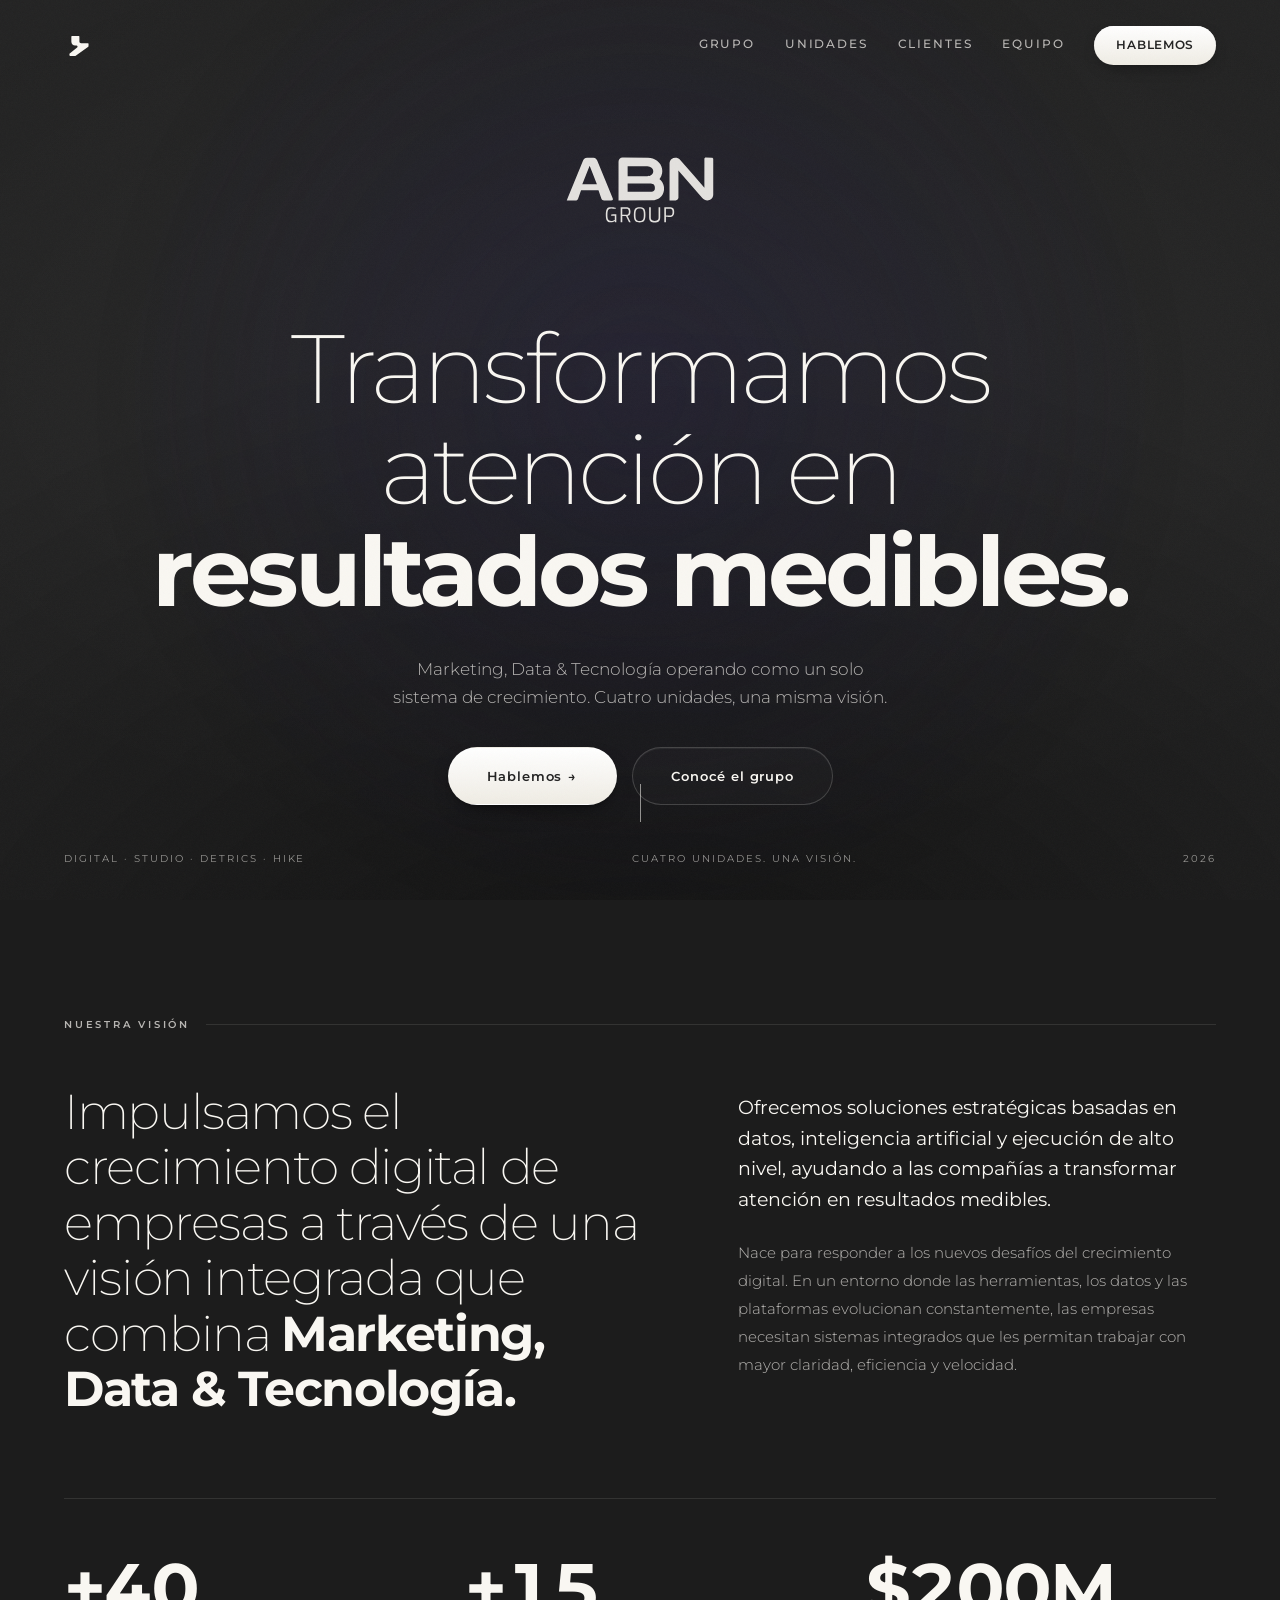
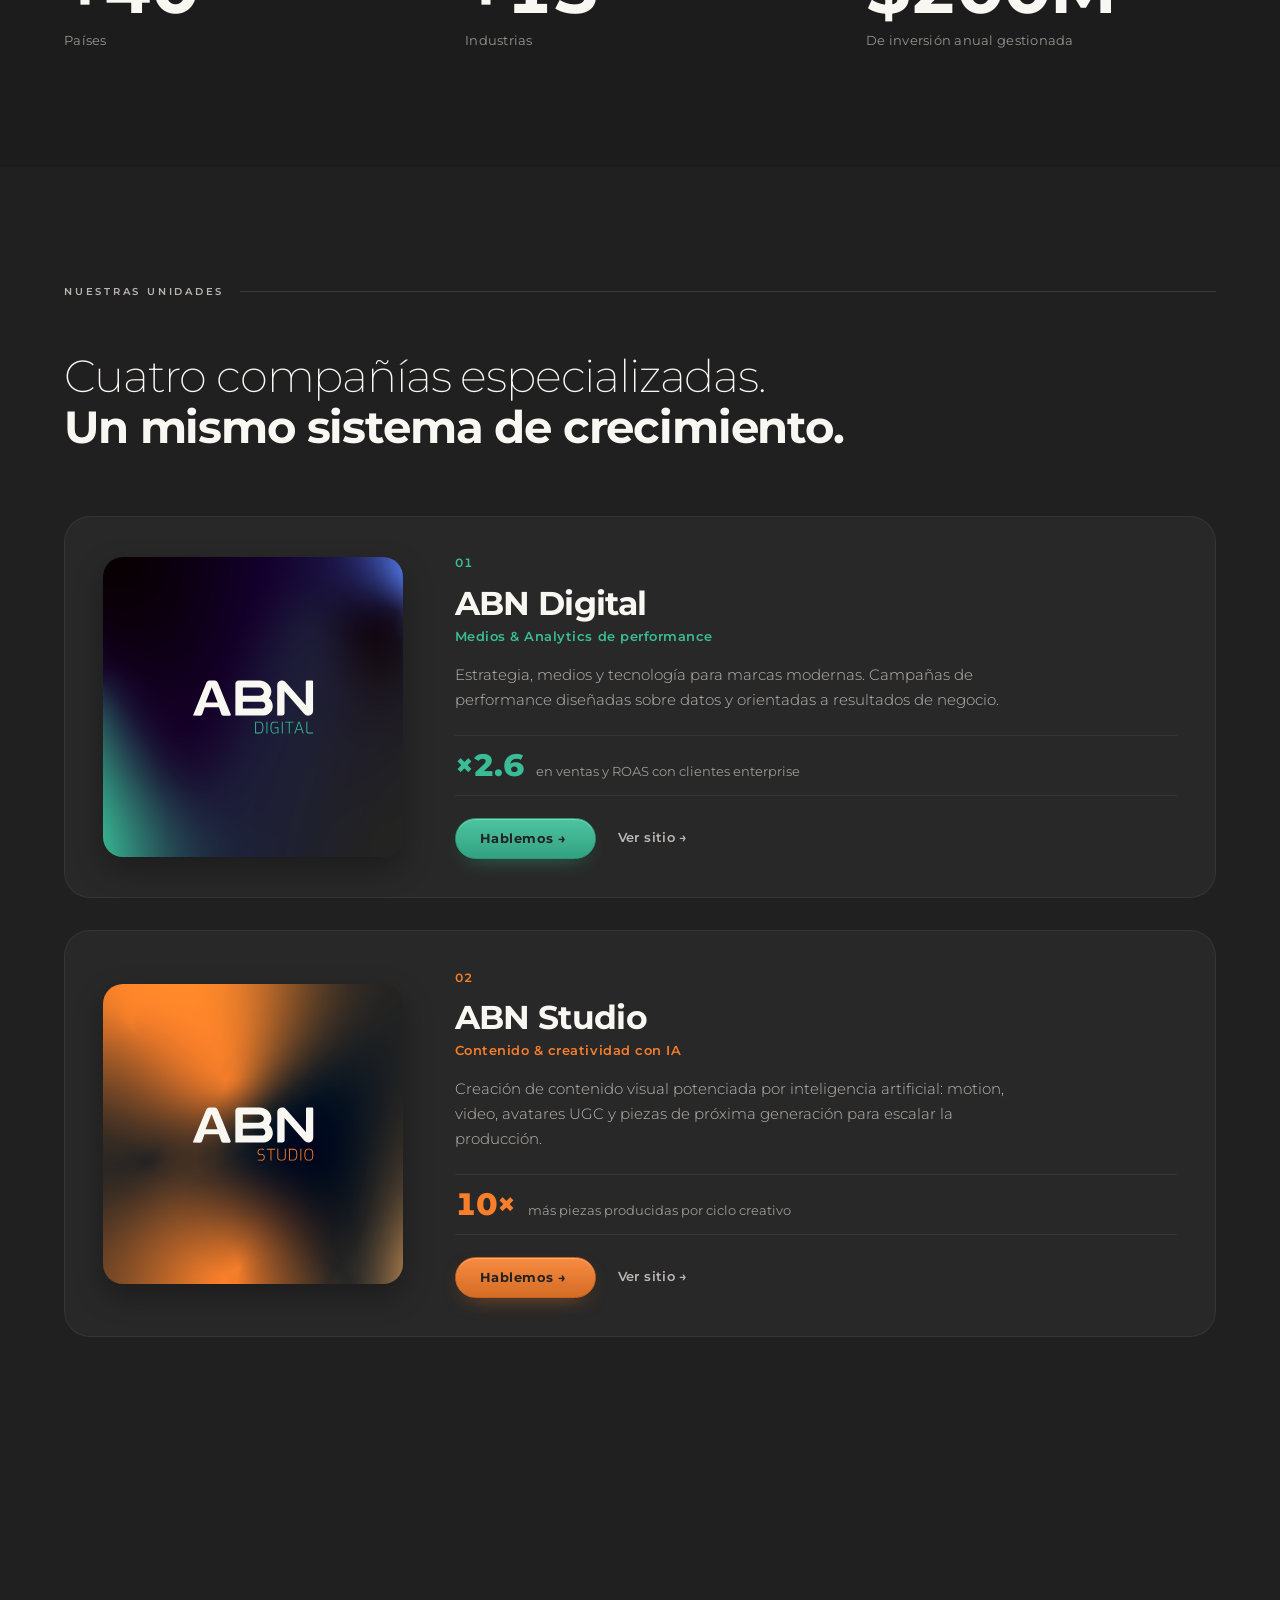
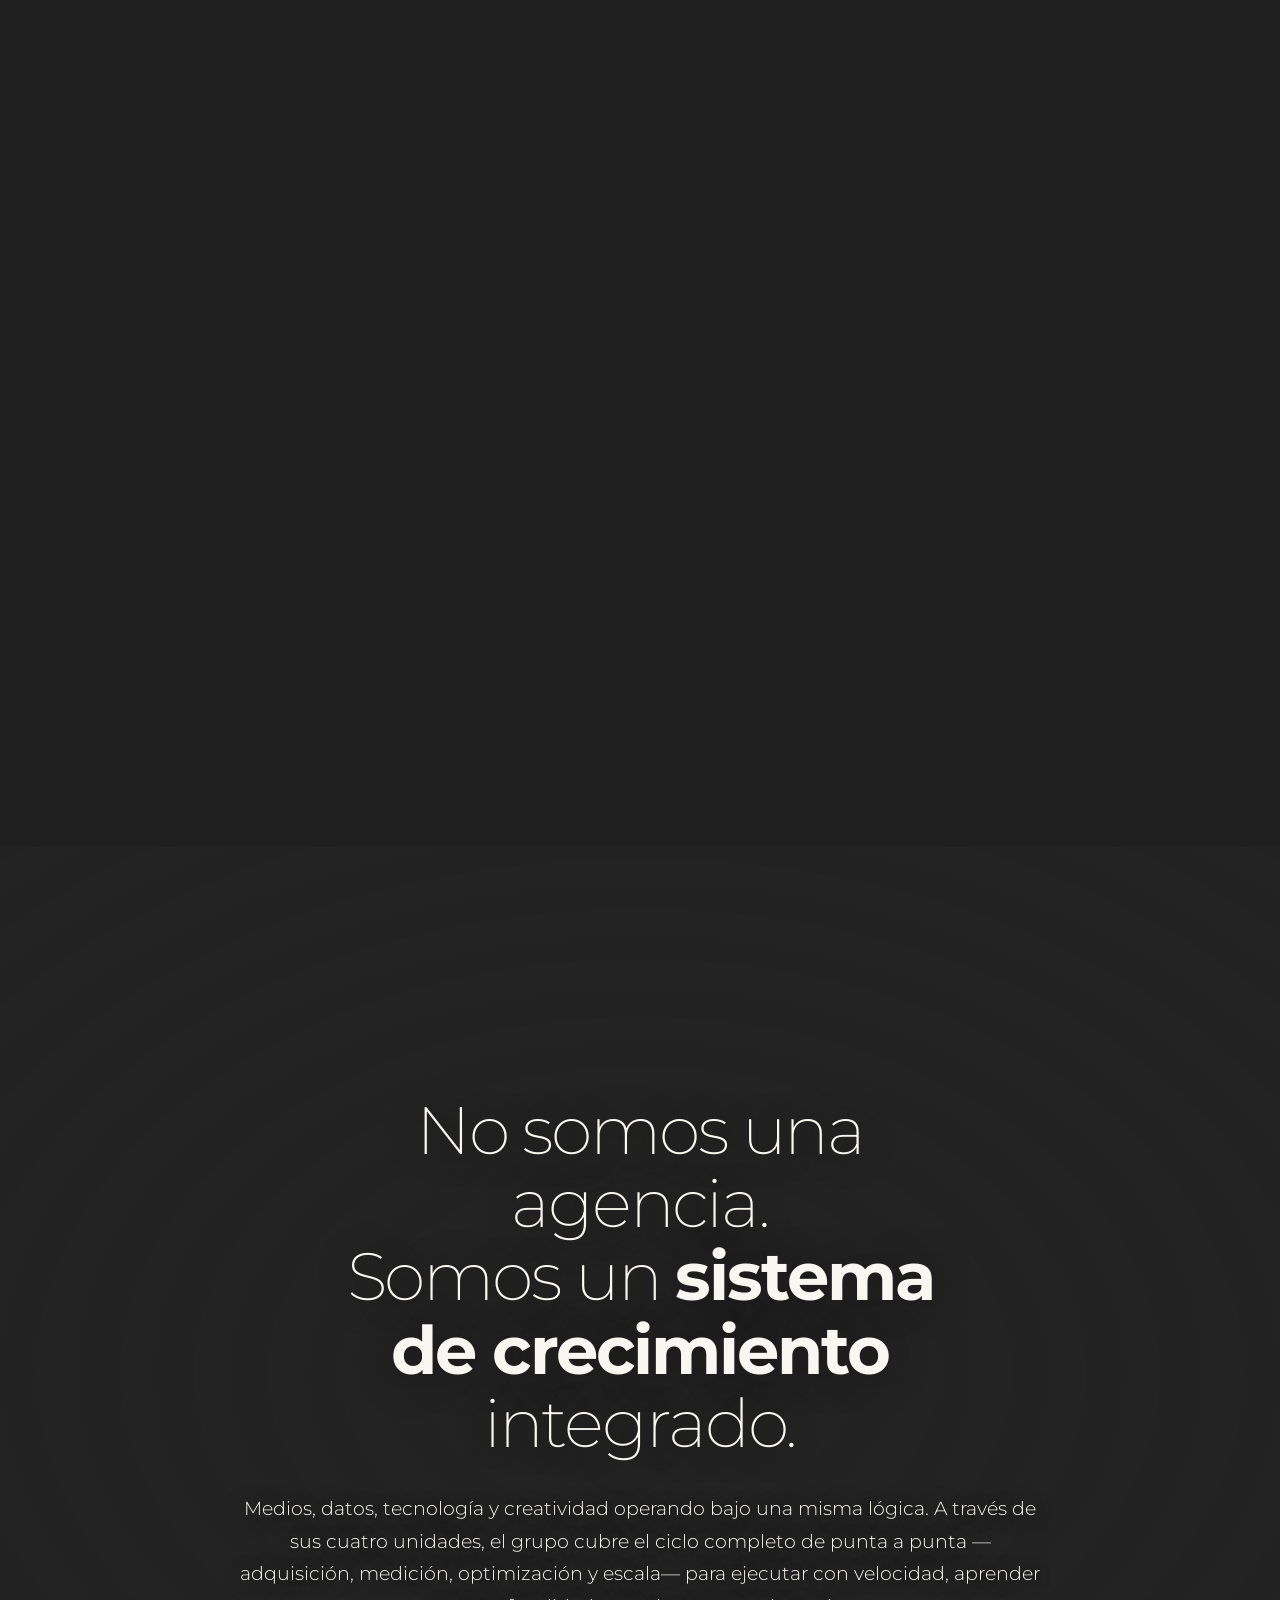
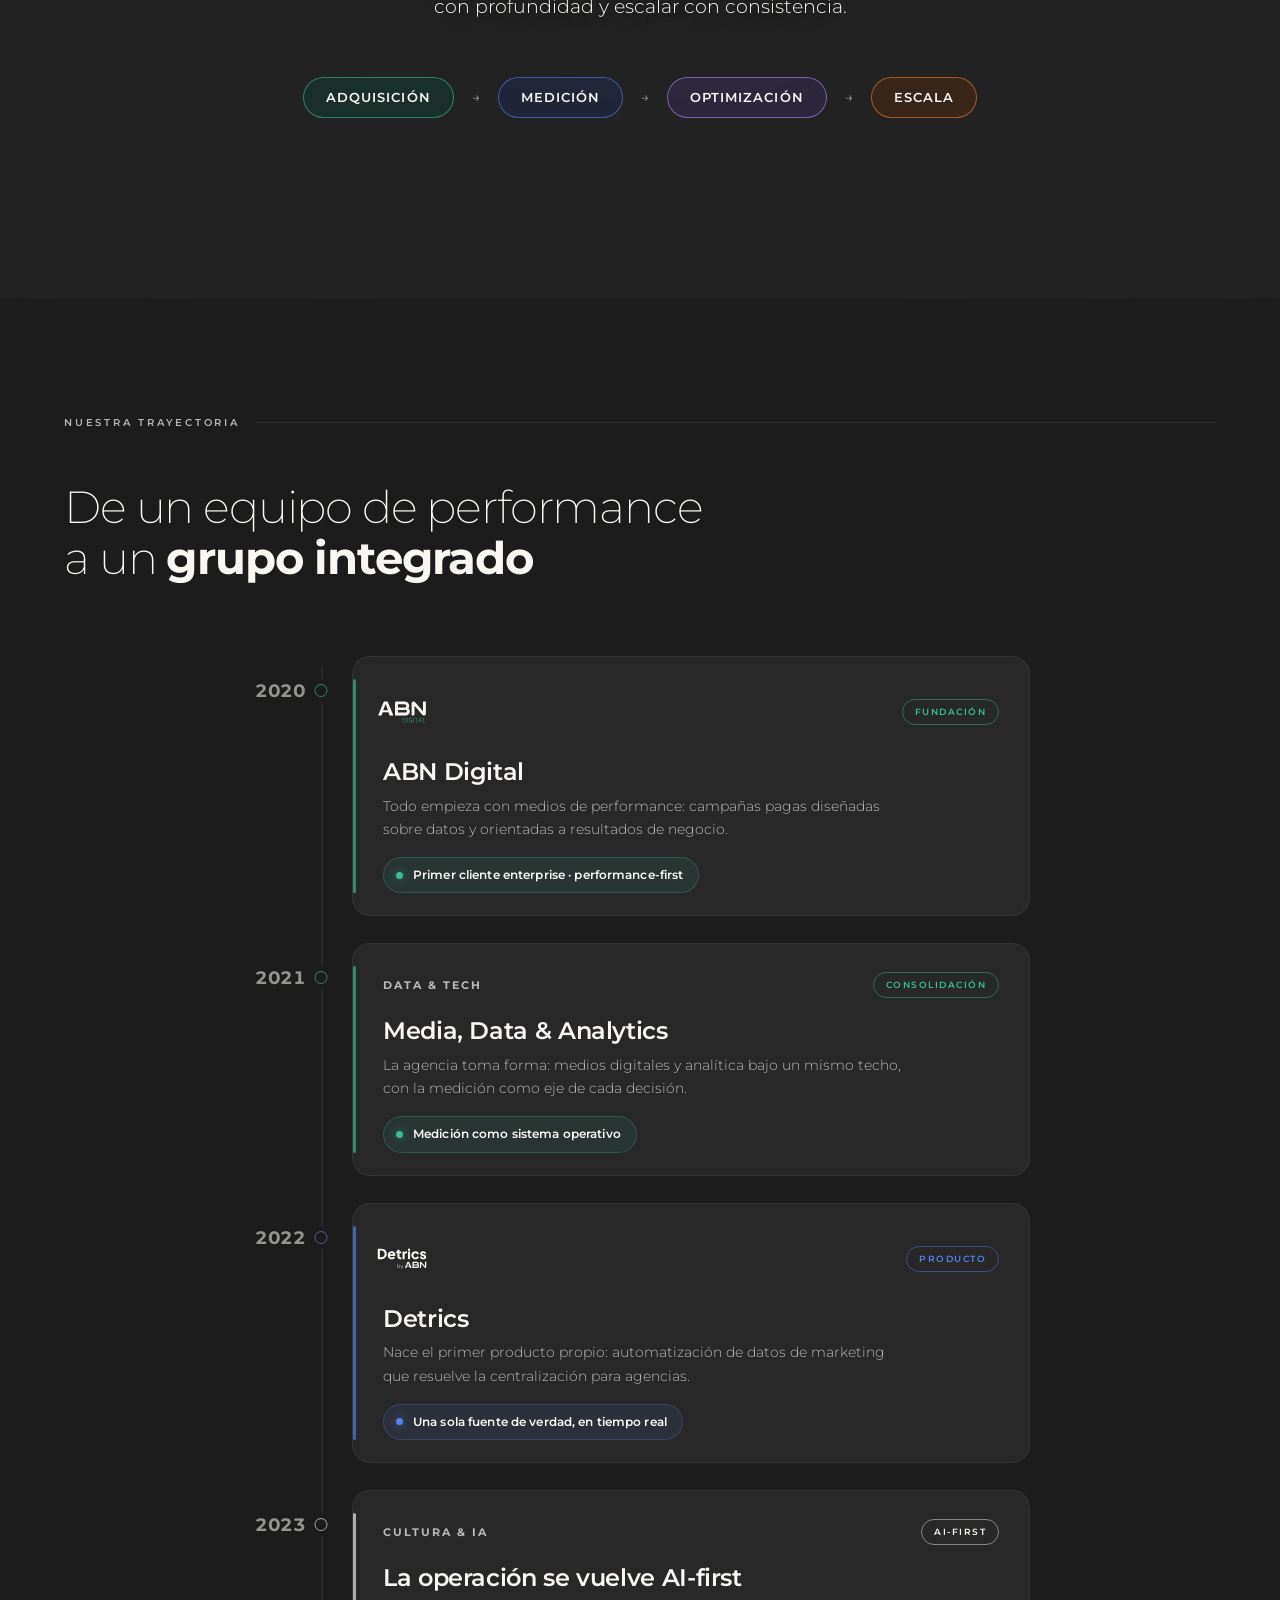
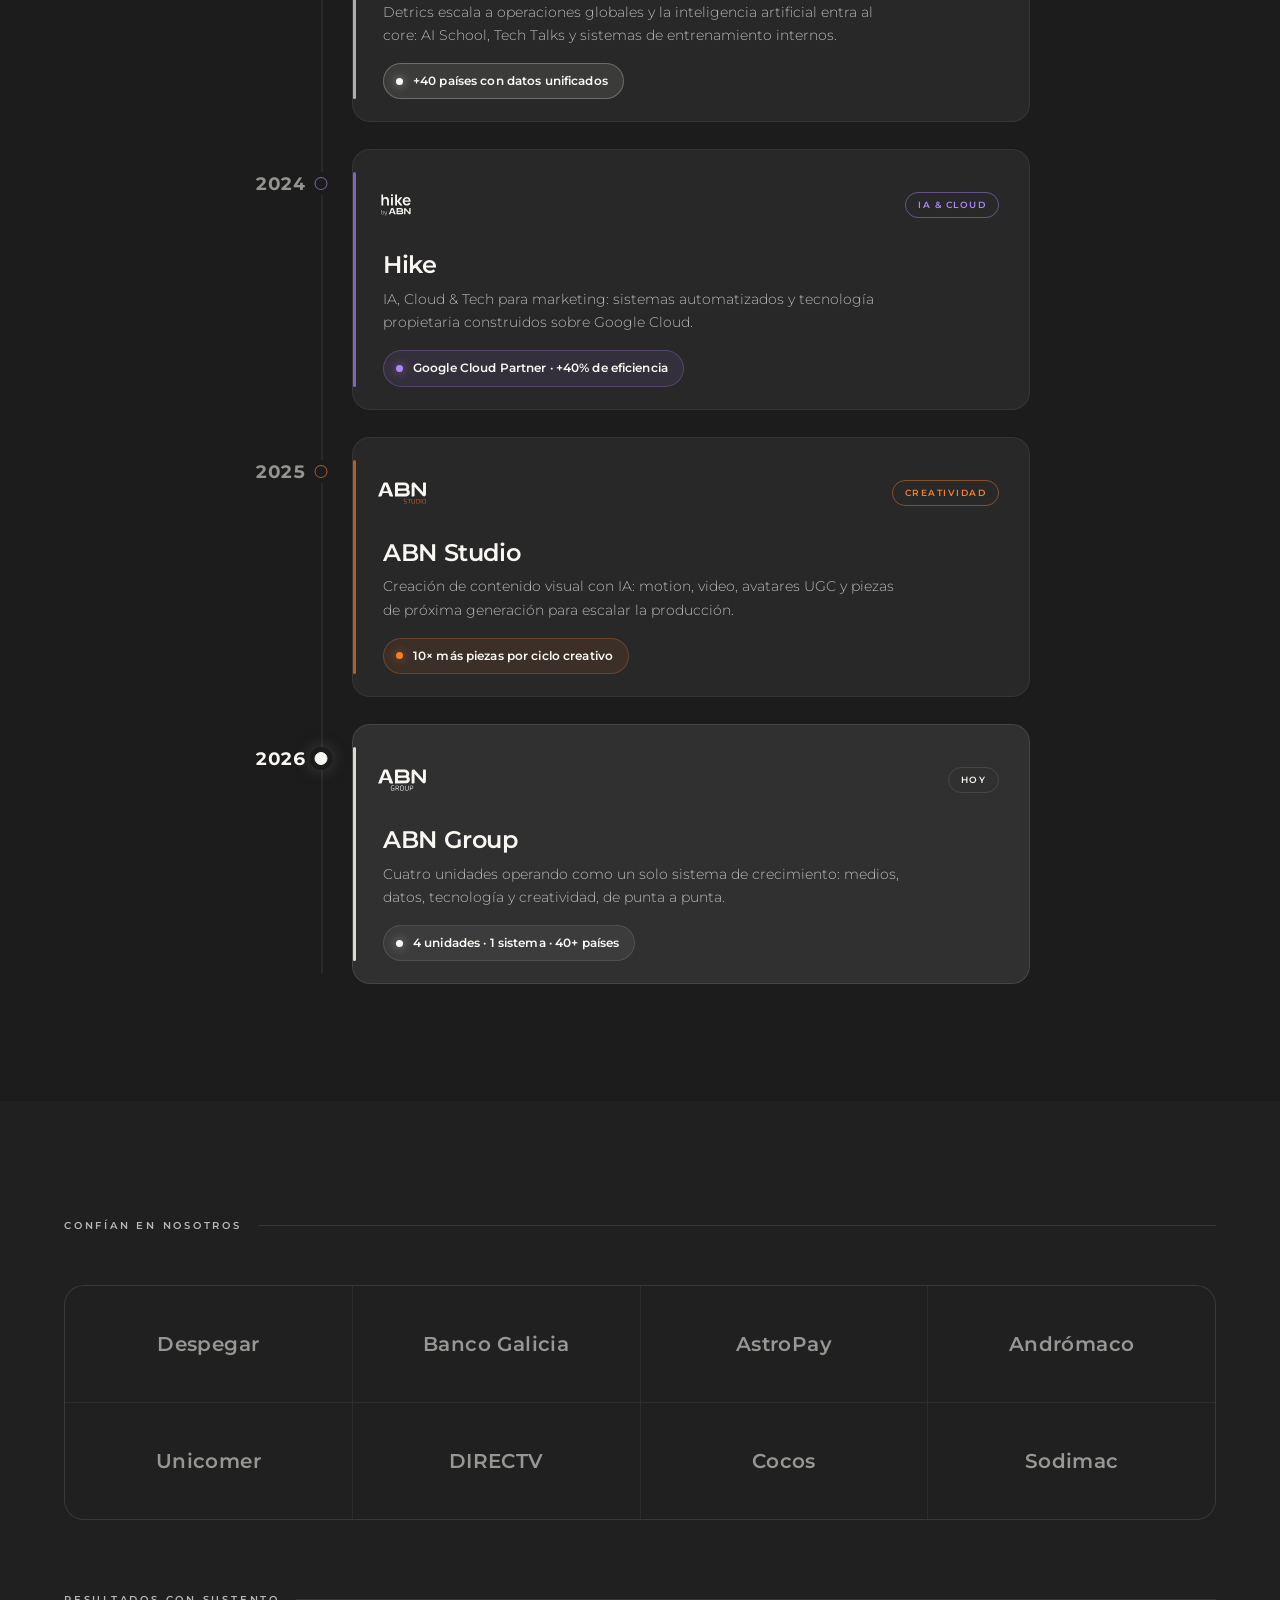
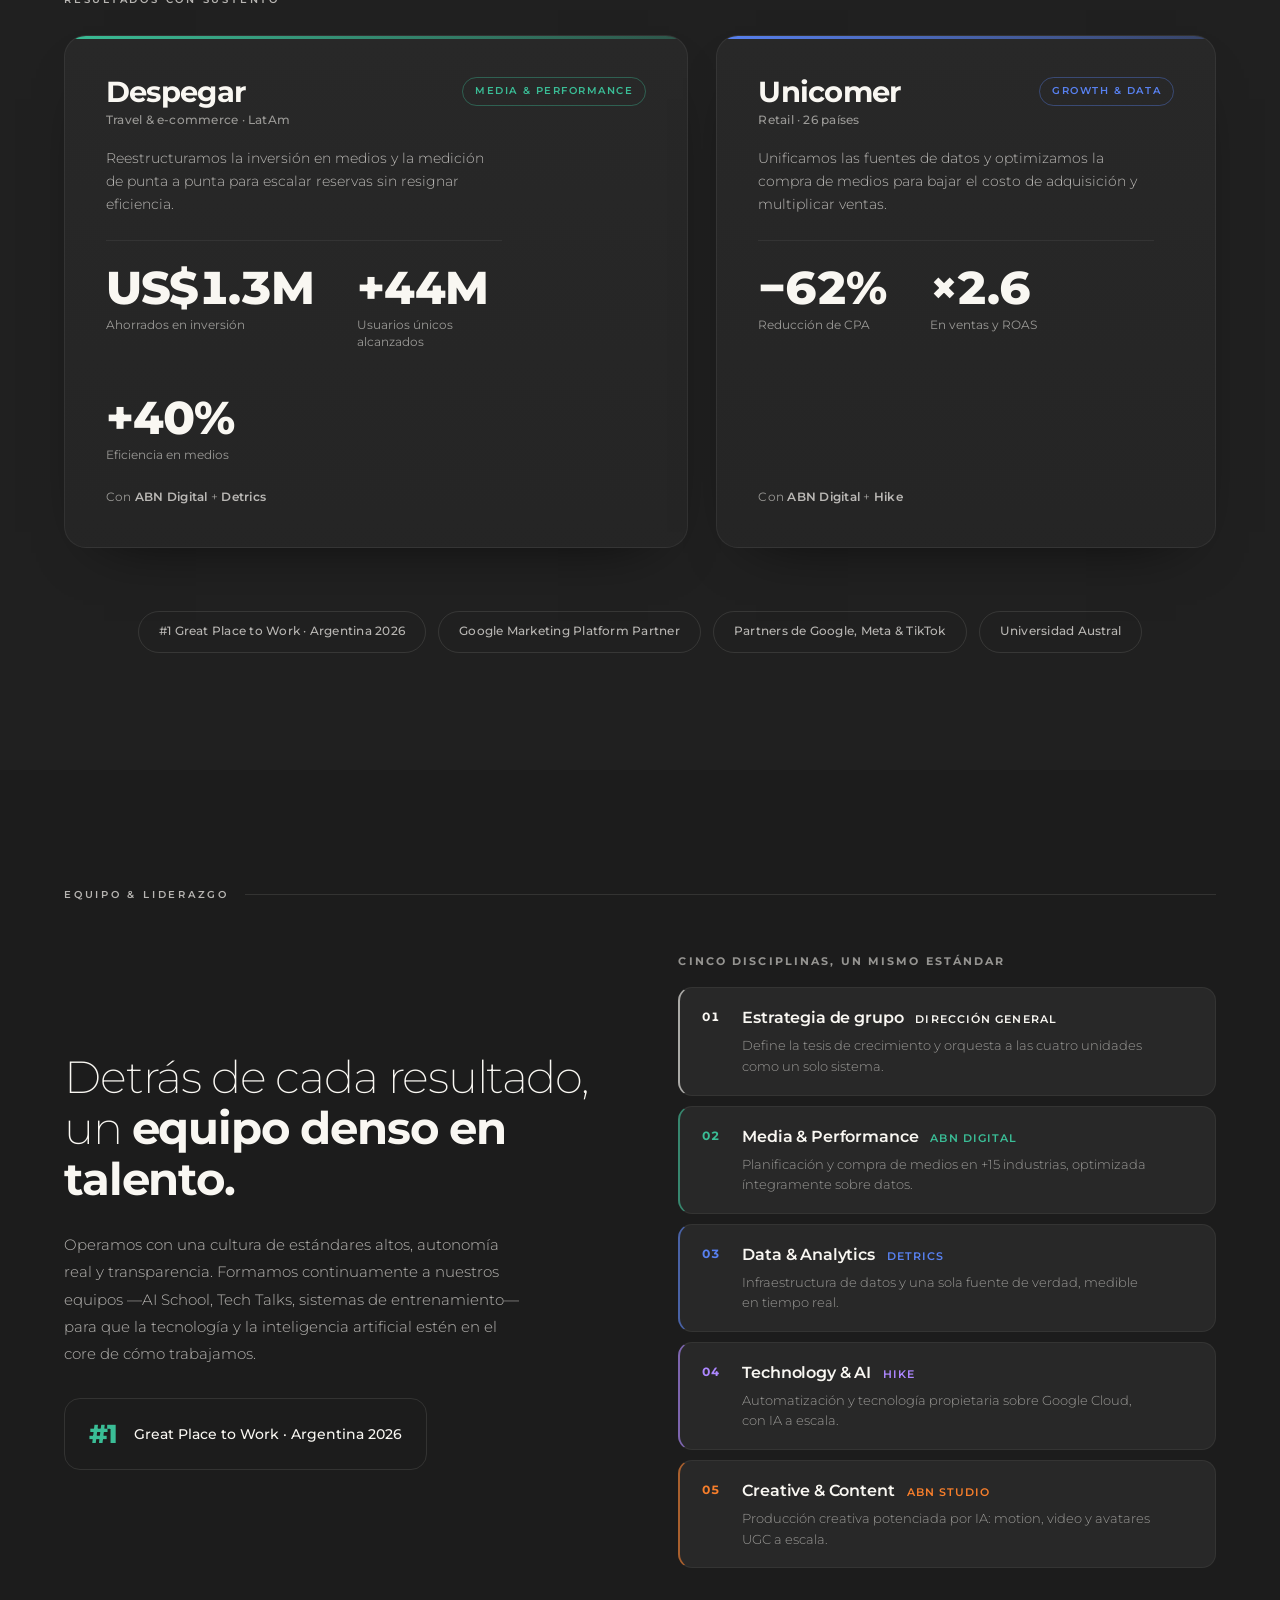
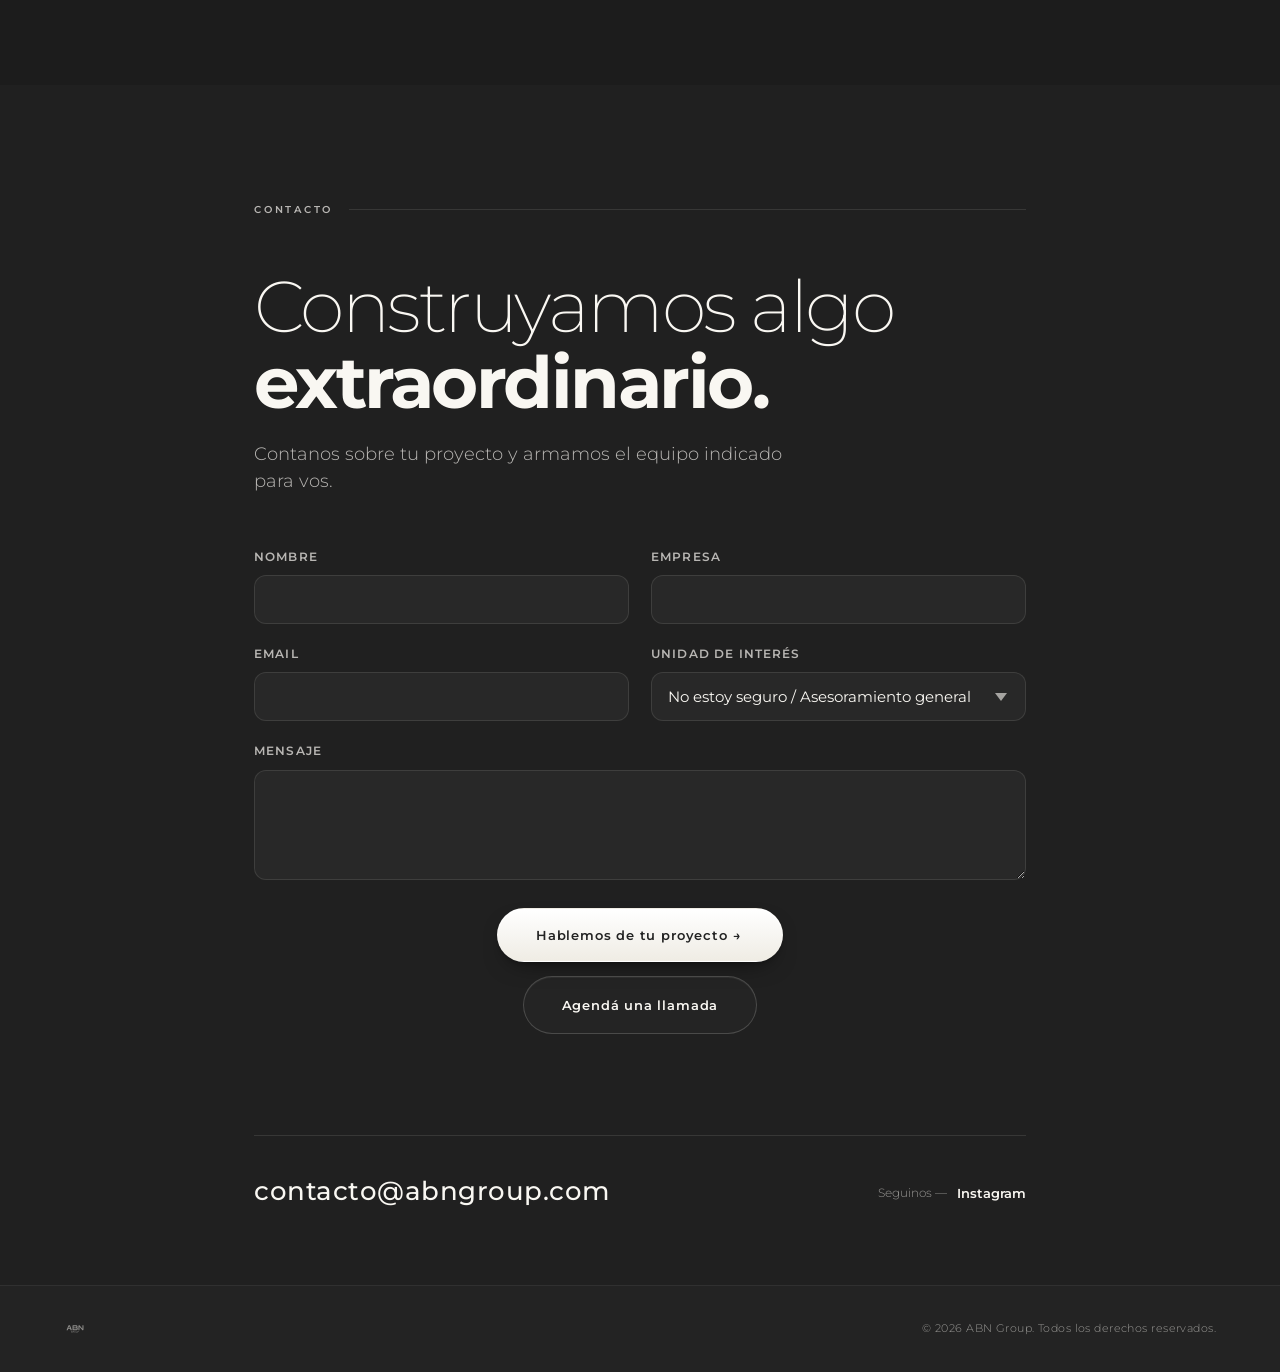
==== commit ce521e73: "Elevación de craft: hero con onda (Montserrat expresiva + entrada cinemática + glow que respira), bo" ====
--- a/index.html
+++ b/index.html
@@ -21,7 +21,7 @@
   <!-- Fonts -->
   <link rel="preconnect" href="https://fonts.googleapis.com">
   <link rel="preconnect" href="https://fonts.gstatic.com" crossorigin>
-  <link href="https://fonts.googleapis.com/css2?family=Montserrat:ital,wght@0,200;0,300;0,400;0,500;0,600;0,700;0,800;0,900;1,200;1,300&display=swap" rel="stylesheet">
+  <link href="https://fonts.googleapis.com/css2?family=Montserrat:ital,wght@0,100;0,200;0,300;0,400;0,500;0,600;0,700;0,800;0,900;1,200;1,300&display=swap" rel="stylesheet">
 
   <!-- Styles -->
   <link rel="stylesheet" href="style.css">
@@ -48,9 +48,27 @@
 
   <!-- ==================== HERO ==================== -->
   <section class="hero" id="hero">
+    <div class="hero-bg" aria-hidden="true">
+      <div class="hero-glow"></div>
+    </div>
+
     <div class="hero-content">
-      <img src="assets/ABN Group Logo - JP Ash W.svg" alt="ABN Group" class="hero-logo">
-      <p class="hero-tagline">Marketing · Data · Tecnología</p>
+      <div class="hero-eyebrow">
+        <img src="assets/ABN Group Logo - JP Ash W.svg" alt="ABN Group" class="hero-mark">
+      </div>
+
+      <h1 class="hero-headline" aria-label="Transformamos atención en resultados medibles.">
+        <span class="hero-line"><span class="line-inner">Transformamos</span></span>
+        <span class="hero-line"><span class="line-inner">atención en</span></span>
+        <span class="hero-line"><span class="line-inner"><em>resultados medibles.</em></span></span>
+      </h1>
+
+      <p class="hero-sub">Marketing, Data &amp; Tecnología operando como un solo sistema de crecimiento. Cuatro unidades, una misma visión.</p>
+
+      <div class="hero-actions">
+        <a href="#contacto" class="btn btn--solid btn--lg" data-magnetic data-unit="No estoy seguro"><span class="btn-label">Hablemos</span></a>
+        <a href="#unidades" class="btn btn--ghost btn--lg" data-magnetic><span class="btn-label">Conocé el grupo</span></a>
+      </div>
     </div>
 
     <a href="#vision" class="hero-scroll" aria-label="Desplazarse hacia abajo">
@@ -106,7 +124,7 @@
       <div class="section-label reveal">Nuestras unidades</div>
 
       <h2 class="units-heading reveal">
-        Cuatro compañías especializadas.<br>Un mismo sistema de crecimiento.
+        Cuatro compañías especializadas.<br><strong>Un mismo sistema de crecimiento.</strong>
       </h2>
 
       <div class="units-list">
@@ -204,7 +222,7 @@
       <!-- CTA interception before verticals -->
       <div class="units-cta reveal">
         <p class="units-cta-text">¿No sabés por dónde empezar?</p>
-        <a href="#contacto" class="btn btn--solid" data-unit="No estoy seguro">Hablemos de tu proyecto</a>
+        <a href="#contacto" class="btn btn--solid" data-magnetic data-unit="No estoy seguro"><span class="btn-label">Hablemos de tu proyecto</span></a>
       </div>
     </div>
   </section>
@@ -249,6 +267,7 @@
       </h2>
 
       <div class="tl-track">
+        <div class="tl-rail" aria-hidden="true"><span class="tl-rail-fill"></span></div>
 
         <div class="tl-item reveal reveal-d1" style="--unit: var(--green);">
           <div class="tl-year">2020</div>
@@ -259,20 +278,26 @@
               <span class="tl-tag">Fundación</span>
             </div>
             <h3 class="tl-title">ABN Digital</h3>
-            <p class="tl-desc">Todo empieza con medios de performance: campañas pagas diseñadas sobre datos y resultados.</p>
-          </div>
-        </div>
-
-        <div class="tl-item reveal reveal-d2" style="--unit: var(--green);">
+            <p class="tl-desc">Todo empieza con medios de performance: campañas pagas diseñadas sobre datos y orientadas a resultados de negocio.</p>
+            <div class="tl-highlight"><span class="tl-highlight-dot" aria-hidden="true"></span>Primer cliente enterprise · performance-first</div>
+          </div>
+        </div>
+
+        <div class="tl-item reveal reveal-d1" style="--unit: var(--green);">
           <div class="tl-year">2021</div>
           <div class="tl-node"></div>
           <div class="tl-card">
-            <h3 class="tl-title">Equipo de Data &amp; Tech</h3>
-            <p class="tl-desc">La agencia toma forma: medios digitales y analítica bajo un mismo techo, con foco en performance.</p>
-          </div>
-        </div>
-
-        <div class="tl-item reveal reveal-d3" style="--unit: var(--lblue);">
+            <div class="tl-card-head">
+              <span class="tl-kicker">Data &amp; Tech</span>
+              <span class="tl-tag">Consolidación</span>
+            </div>
+            <h3 class="tl-title">Media, Data &amp; Analytics</h3>
+            <p class="tl-desc">La agencia toma forma: medios digitales y analítica bajo un mismo techo, con la medición como eje de cada decisión.</p>
+            <div class="tl-highlight"><span class="tl-highlight-dot" aria-hidden="true"></span>Medición como sistema operativo</div>
+          </div>
+        </div>
+
+        <div class="tl-item reveal reveal-d1" style="--unit: var(--lblue);">
           <div class="tl-year">2022</div>
           <div class="tl-node"></div>
           <div class="tl-card">
@@ -281,11 +306,26 @@
               <span class="tl-tag">Producto</span>
             </div>
             <h3 class="tl-title">Detrics</h3>
-            <p class="tl-desc">Una solución de automatización de datos de marketing que resuelve la centralización para agencias en todo el mundo.</p>
-          </div>
-        </div>
-
-        <div class="tl-item reveal reveal-d4" style="--unit: var(--violet);">
+            <p class="tl-desc">Nace el primer producto propio: automatización de datos de marketing que resuelve la centralización para agencias.</p>
+            <div class="tl-highlight"><span class="tl-highlight-dot" aria-hidden="true"></span>Una sola fuente de verdad, en tiempo real</div>
+          </div>
+        </div>
+
+        <div class="tl-item reveal reveal-d1" style="--unit: var(--ash);">
+          <div class="tl-year">2023</div>
+          <div class="tl-node"></div>
+          <div class="tl-card">
+            <div class="tl-card-head">
+              <span class="tl-kicker">Cultura &amp; IA</span>
+              <span class="tl-tag">AI-first</span>
+            </div>
+            <h3 class="tl-title">La operación se vuelve AI-first</h3>
+            <p class="tl-desc">Detrics escala a operaciones globales y la inteligencia artificial entra al core: AI School, Tech Talks y sistemas de entrenamiento internos.</p>
+            <div class="tl-highlight"><span class="tl-highlight-dot" aria-hidden="true"></span>+40 países con datos unificados</div>
+          </div>
+        </div>
+
+        <div class="tl-item reveal reveal-d1" style="--unit: var(--violet);">
           <div class="tl-year">2024</div>
           <div class="tl-node"></div>
           <div class="tl-card">
@@ -294,11 +334,12 @@
               <span class="tl-tag">IA &amp; Cloud</span>
             </div>
             <h3 class="tl-title">Hike</h3>
-            <p class="tl-desc">IA, Cloud &amp; Tech para marketing: sistemas automatizados y tecnología propietaria sobre Google Cloud.</p>
-          </div>
-        </div>
-
-        <div class="tl-item reveal reveal-d5" style="--unit: var(--orange);">
+            <p class="tl-desc">IA, Cloud &amp; Tech para marketing: sistemas automatizados y tecnología propietaria construidos sobre Google Cloud.</p>
+            <div class="tl-highlight"><span class="tl-highlight-dot" aria-hidden="true"></span>Google Cloud Partner · +40% de eficiencia</div>
+          </div>
+        </div>
+
+        <div class="tl-item reveal reveal-d1" style="--unit: var(--orange);">
           <div class="tl-year">2025</div>
           <div class="tl-node"></div>
           <div class="tl-card">
@@ -307,11 +348,12 @@
               <span class="tl-tag">Creatividad</span>
             </div>
             <h3 class="tl-title">ABN Studio</h3>
-            <p class="tl-desc">Creación de contenido visual con IA: motion, video, avatares UGC y medios digitales de próxima generación.</p>
-          </div>
-        </div>
-
-        <div class="tl-item tl-item--now reveal reveal-d6" style="--unit: var(--ash);">
+            <p class="tl-desc">Creación de contenido visual con IA: motion, video, avatares UGC y piezas de próxima generación para escalar la producción.</p>
+            <div class="tl-highlight"><span class="tl-highlight-dot" aria-hidden="true"></span>10× más piezas por ciclo creativo</div>
+          </div>
+        </div>
+
+        <div class="tl-item tl-item--now reveal reveal-d1" style="--unit: var(--ash);">
           <div class="tl-year">2026</div>
           <div class="tl-node"></div>
           <div class="tl-card">
@@ -320,7 +362,8 @@
               <span class="tl-tag tl-tag--now">Hoy</span>
             </div>
             <h3 class="tl-title">ABN Group</h3>
-            <p class="tl-desc">Cuatro unidades operando como un solo sistema de crecimiento: medios, datos, tecnología y creatividad.</p>
+            <p class="tl-desc">Cuatro unidades operando como un solo sistema de crecimiento: medios, datos, tecnología y creatividad, de punta a punta.</p>
+            <div class="tl-highlight"><span class="tl-highlight-dot" aria-hidden="true"></span>4 unidades · 1 sistema · 40+ países</div>
           </div>
         </div>
 
@@ -346,12 +389,17 @@
       </ul>
 
       <!-- Casos con métricas -->
+      <div class="section-label section-label--sub reveal">Resultados con sustento</div>
       <div class="cases">
         <article class="case reveal reveal-d1" style="--unit: var(--green);">
           <header class="case-head">
-            <span class="case-client">Despegar</span>
+            <div class="case-head-main">
+              <span class="case-client">Despegar</span>
+              <span class="case-sector">Travel &amp; e-commerce · LatAm</span>
+            </div>
             <span class="case-tag">Media &amp; Performance</span>
           </header>
+          <p class="case-context">Reestructuramos la inversión en medios y la medición de punta a punta para escalar reservas sin resignar eficiencia.</p>
           <div class="case-metrics">
             <div class="case-metric">
               <span class="case-metric-num" data-target="1.3" data-prefix="US$" data-suffix="M" data-decimals="1">US$0M</span>
@@ -366,13 +414,18 @@
               <span class="case-metric-label">Eficiencia en medios</span>
             </div>
           </div>
+          <footer class="case-foot">Con <strong>ABN Digital</strong> + <strong>Detrics</strong></footer>
         </article>
 
         <article class="case reveal reveal-d2" style="--unit: var(--lblue);">
           <header class="case-head">
-            <span class="case-client">Unicomer</span>
+            <div class="case-head-main">
+              <span class="case-client">Unicomer</span>
+              <span class="case-sector">Retail · 26 países</span>
+            </div>
             <span class="case-tag">Growth &amp; Data</span>
           </header>
+          <p class="case-context">Unificamos las fuentes de datos y optimizamos la compra de medios para bajar el costo de adquisición y multiplicar ventas.</p>
           <div class="case-metrics">
             <div class="case-metric">
               <span class="case-metric-num" data-target="62" data-prefix="−" data-suffix="%">−0%</span>
@@ -383,6 +436,7 @@
               <span class="case-metric-label">En ventas y ROAS</span>
             </div>
           </div>
+          <footer class="case-foot">Con <strong>ABN Digital</strong> + <strong>Hike</strong></footer>
         </article>
       </div>
 
@@ -413,25 +467,41 @@
         </div>
 
         <div class="team-roles">
+          <p class="team-roles-label reveal">Cinco disciplinas, un mismo estándar</p>
           <div class="role reveal reveal-d1" style="--unit: var(--ash);">
-            <span class="role-mono">AG</span>
-            <div class="role-info"><span class="role-title">Dirección General</span><span class="role-area">Estrategia de grupo</span></div>
+            <span class="role-idx">01</span>
+            <div class="role-info">
+              <div class="role-top"><span class="role-title">Estrategia de grupo</span><span class="role-unit">Dirección General</span></div>
+              <span class="role-remit">Define la tesis de crecimiento y orquesta a las cuatro unidades como un solo sistema.</span>
+            </div>
           </div>
           <div class="role reveal reveal-d2" style="--unit: var(--green);">
-            <span class="role-mono">MP</span>
-            <div class="role-info"><span class="role-title">Head of Media &amp; Performance</span><span class="role-area">ABN Digital</span></div>
+            <span class="role-idx">02</span>
+            <div class="role-info">
+              <div class="role-top"><span class="role-title">Media &amp; Performance</span><span class="role-unit">ABN Digital</span></div>
+              <span class="role-remit">Planificación y compra de medios en +15 industrias, optimizada íntegramente sobre datos.</span>
+            </div>
           </div>
           <div class="role reveal reveal-d3" style="--unit: var(--lblue);">
-            <span class="role-mono">DA</span>
-            <div class="role-info"><span class="role-title">Head of Data &amp; Analytics</span><span class="role-area">Detrics</span></div>
+            <span class="role-idx">03</span>
+            <div class="role-info">
+              <div class="role-top"><span class="role-title">Data &amp; Analytics</span><span class="role-unit">Detrics</span></div>
+              <span class="role-remit">Infraestructura de datos y una sola fuente de verdad, medible en tiempo real.</span>
+            </div>
           </div>
           <div class="role reveal reveal-d4" style="--unit: var(--violet);">
-            <span class="role-mono">TA</span>
-            <div class="role-info"><span class="role-title">Head of Technology &amp; AI</span><span class="role-area">Hike</span></div>
+            <span class="role-idx">04</span>
+            <div class="role-info">
+              <div class="role-top"><span class="role-title">Technology &amp; AI</span><span class="role-unit">Hike</span></div>
+              <span class="role-remit">Automatización y tecnología propietaria sobre Google Cloud, con IA a escala.</span>
+            </div>
           </div>
           <div class="role reveal reveal-d5" style="--unit: var(--orange);">
-            <span class="role-mono">CR</span>
-            <div class="role-info"><span class="role-title">Head of Creative</span><span class="role-area">ABN Studio</span></div>
+            <span class="role-idx">05</span>
+            <div class="role-info">
+              <div class="role-top"><span class="role-title">Creative &amp; Content</span><span class="role-unit">ABN Studio</span></div>
+              <span class="role-remit">Producción creativa potenciada por IA: motion, video y avatares UGC a escala.</span>
+            </div>
           </div>
         </div>
       </div>
@@ -481,8 +551,8 @@
           <textarea id="f-mensaje" name="mensaje" rows="4" required></textarea>
         </div>
         <div class="field field--full form-actions">
-          <button type="submit" class="btn btn--solid btn--lg">Hablemos de tu proyecto</button>
-          <a href="mailto:contacto@abngroup.com?subject=Agendar%20una%20llamada" class="btn btn--ghost btn--lg">Agendá una llamada</a>
+          <button type="submit" class="btn btn--solid btn--lg" data-magnetic><span class="btn-label">Hablemos de tu proyecto</span></button>
+          <a href="mailto:contacto@abngroup.com?subject=Agendar%20una%20llamada" class="btn btn--ghost btn--lg" data-magnetic><span class="btn-label">Agendá una llamada</span></a>
         </div>
         <p class="form-status" id="form-status" role="status" aria-live="polite"></p>
       </form>
--- a/style.css
+++ b/style.css
@@ -123,9 +123,8 @@
    ============================================ */
 .reveal {
   opacity: 0;
-  transform: translateY(28px);
+  transform: translateY(26px);
   transition: opacity 0.9s var(--ease-out), transform 0.9s var(--ease-out);
-  will-change: opacity, transform;
 }
 .reveal.visible {
   opacity: 1;
@@ -164,36 +163,84 @@
 }
 
 /* ============================================
-   BUTTONS
+   BUTTONS — sistema premium (profundidad + sweep)
    ============================================ */
 .btn {
+  position: relative;
   display: inline-flex;
   align-items: center;
   justify-content: center;
   gap: 10px;
   font-size: 0.8rem;
   font-weight: 600;
-  letter-spacing: 0.04em;
-  padding: 14px 26px;
+  letter-spacing: 0.06em;
+  padding: 15px 30px;
   border-radius: 100px;
   border: 1px solid transparent;
-  transition: transform 0.3s var(--ease-out), background 0.3s ease, color 0.3s ease, border-color 0.3s ease;
+  overflow: hidden;
+  isolation: isolate;
+  transition: transform 0.4s var(--ease-out), box-shadow 0.4s var(--ease-out),
+              border-color 0.4s ease, color 0.35s ease;
   white-space: nowrap;
-}
-.btn--lg { padding: 17px 34px; font-size: 0.85rem; }
-
+  transform: translateZ(0);
+}
+.btn > * { position: relative; z-index: 1; }
+.btn--lg { padding: 18px 38px; font-size: 0.84rem; }
+
+/* sliding fill sweep (transform only) */
+.btn::before {
+  content: '';
+  position: absolute;
+  inset: 0;
+  z-index: 0;
+  transform: translateX(-101%);
+  transition: transform 0.5s var(--ease-out);
+  pointer-events: none;
+}
+.btn:hover::before { transform: translateX(0); }
+
+/* sliding arrow appended after label on primary CTAs */
+.btn--solid .btn-label::after,
+.units-cta .btn--solid .btn-label::after {
+  content: '→';
+  display: inline-block;
+  margin-left: 0.55em;
+  transform: translateX(-2px);
+  transition: transform 0.4s var(--ease-out);
+}
+.btn--solid:hover .btn-label::after { transform: translateX(3px); }
+
+/* Solid — light surface with subtle vertical depth + soft shadow */
 .btn--solid {
-  background: var(--ash);
   color: var(--carbon);
-}
-.btn--solid:hover { transform: translateY(-2px); background: #fff; }
-
+  background: linear-gradient(180deg, #ffffff 0%, #efece4 100%);
+  box-shadow: inset 0 1px 0 rgba(255,255,255,0.7),
+              0 10px 26px -14px rgba(0,0,0,0.85),
+              0 2px 6px -3px rgba(0,0,0,0.5);
+}
+.btn--solid::before { background: linear-gradient(180deg, #ffffff 0%, #ffffff 100%); }
+.btn--solid:hover {
+  transform: translateY(-2px);
+  box-shadow: inset 0 1px 0 rgba(255,255,255,0.9),
+              0 18px 40px -16px rgba(0,0,0,0.9),
+              0 4px 10px -4px rgba(0,0,0,0.55);
+}
+.btn--solid:active { transform: translateY(0); }
+
+/* Ghost — hairline border + whisper of surface, fills to Ash on hover */
 .btn--ghost {
-  background: transparent;
   color: var(--ash);
-  border-color: var(--ash-faint);
-}
-.btn--ghost:hover { border-color: var(--ash); transform: translateY(-2px); }
+  background: rgba(249,247,242,0.02);
+  border-color: rgba(249,247,242,0.18);
+  box-shadow: inset 0 1px 0 rgba(249,247,242,0.05);
+}
+.btn--ghost::before { background: var(--ash); }
+.btn--ghost:hover {
+  color: var(--carbon);
+  border-color: transparent;
+  transform: translateY(-2px);
+  box-shadow: 0 14px 34px -18px rgba(0,0,0,0.8);
+}
 
 /* ============================================
    NAVIGATION
@@ -252,15 +299,20 @@
   letter-spacing: 0.06em;
   text-transform: uppercase;
   color: var(--carbon);
-  background: var(--ash);
-  padding: 10px 20px;
+  background: linear-gradient(180deg, #ffffff 0%, #efece4 100%);
+  padding: 11px 22px;
   border-radius: 100px;
-  transition: transform 0.3s var(--ease-out), background 0.3s ease;
-}
-.nav-cta:hover { transform: translateY(-2px); background: #fff; }
-
-/* ============================================
-   HERO
+  box-shadow: inset 0 1px 0 rgba(255,255,255,0.7), 0 6px 18px -10px rgba(0,0,0,0.8);
+  transition: transform 0.35s var(--ease-out), box-shadow 0.35s var(--ease-out);
+}
+.nav-cta:hover {
+  transform: translateY(-2px);
+  box-shadow: inset 0 1px 0 rgba(255,255,255,0.9), 0 12px 26px -12px rgba(0,0,0,0.9);
+}
+.nav-cta:active { transform: translateY(0); }
+
+/* ============================================
+   HERO — tipografía expresiva + vida dentro del negro
    ============================================ */
 .hero {
   position: relative;
@@ -278,9 +330,39 @@
   content: '';
   position: absolute;
   inset: 0;
-  background: radial-gradient(120% 90% at 50% 42%, rgba(255,255,255,0.035), transparent 60%),
-              radial-gradient(120% 120% at 50% 120%, rgba(0,0,0,0.45), transparent 70%);
+  z-index: 1;
+  background: radial-gradient(120% 90% at 50% 42%, rgba(255,255,255,0.03), transparent 60%),
+              radial-gradient(120% 120% at 50% 120%, rgba(0,0,0,0.5), transparent 70%);
   pointer-events: none;
+}
+
+/* breathing Deep Blue glow — the only life inside the Carbon Black */
+.hero-bg {
+  position: absolute;
+  inset: 0;
+  z-index: 0;
+  overflow: hidden;
+  pointer-events: none;
+}
+.hero-glow {
+  position: absolute;
+  left: 50%;
+  top: 44%;
+  width: min(1180px, 108vw);
+  aspect-ratio: 1 / 1;
+  transform: translate(-50%, -50%) scale(0.94);
+  background: radial-gradient(circle at center,
+              rgba(27, 24, 55, 0.60) 0%,
+              rgba(27, 24, 55, 0.30) 34%,
+              rgba(27, 24, 55, 0.0) 68%);
+  filter: blur(28px);
+  opacity: 0.8;
+  animation: heroBreath 13s ease-in-out infinite alternate;
+  will-change: transform, opacity;
+}
+@keyframes heroBreath {
+  from { transform: translate(-50%, -50%) scale(0.92); opacity: 0.72; }
+  to   { transform: translate(-50%, -50%) scale(1.09); opacity: 1; }
 }
 
 .hero-content {
@@ -290,22 +372,67 @@
   display: flex;
   flex-direction: column;
   align-items: center;
-  gap: 30px;
-}
-.hero-logo {
-  width: clamp(210px, 30vw, 380px);
+  gap: 0;
+  padding: 0 var(--gutter);
+}
+.hero-eyebrow {
+  opacity: 0;
+  animation: fadeInUp 1.2s var(--ease-out) 0.25s forwards;
+}
+.hero-mark {
+  width: clamp(128px, 15vw, 190px);
   height: auto;
+  opacity: 0.9;
+}
+
+.hero-headline {
+  margin: clamp(26px, 4vh, 46px) 0 0;
+  font-size: clamp(2.05rem, 7.6vw, 6.2rem);
+  font-weight: 200;
+  letter-spacing: -0.04em;
+  line-height: 0.98;
+}
+.hero-line {
+  display: block;
+  overflow: hidden;
+  padding-bottom: 0.06em;
+}
+.hero-line .line-inner {
+  display: block;
+  transform: translateY(115%);
+  animation: lineRise 1.15s var(--ease-out) forwards;
+}
+.hero-line:nth-child(1) .line-inner { animation-delay: 0.35s; }
+.hero-line:nth-child(2) .line-inner { animation-delay: 0.47s; }
+.hero-line:nth-child(3) .line-inner { animation-delay: 0.59s; }
+.hero-headline em {
+  font-style: normal;
+  font-weight: 700;
+  color: var(--ash);
+}
+@keyframes lineRise {
+  from { transform: translateY(115%); }
+  to   { transform: translateY(0); }
+}
+
+.hero-sub {
+  margin: clamp(24px, 3.4vh, 38px) auto 0;
+  max-width: 46ch;
+  font-size: clamp(0.98rem, 1.35vw, 1.22rem);
+  font-weight: 300;
+  line-height: 1.6;
+  color: var(--ash-mid);
   opacity: 0;
-  animation: fadeInUp 1.4s var(--ease-out) 0.3s forwards;
-}
-.hero-tagline {
-  font-size: clamp(0.78rem, 1.1vw, 1rem);
-  font-weight: 300;
-  letter-spacing: 0.34em;
-  text-transform: uppercase;
-  color: var(--ash-dim);
+  animation: fadeInUp 1.2s var(--ease-out) 0.9s forwards;
+}
+.hero-actions {
+  margin-top: clamp(30px, 4vh, 46px);
+  display: flex;
+  flex-wrap: wrap;
+  gap: 14px;
+  justify-content: center;
   opacity: 0;
-  animation: fadeInUp 1.4s var(--ease-out) 0.6s forwards;
+  animation: fadeInUp 1.2s var(--ease-out) 1.05s forwards;
 }
 
 .hero-bottom {
@@ -384,14 +511,14 @@
   margin-bottom: clamp(64px, 9vh, 120px);
 }
 .vision-heading {
-  font-size: clamp(1.85rem, 3.7vw, 3.4rem);
-  font-weight: 300;
-  letter-spacing: -0.025em;
-  line-height: 1.16;
+  font-size: clamp(1.9rem, 3.8vw, 3.5rem);
+  font-weight: 200;
+  letter-spacing: -0.028em;
+  line-height: 1.14;
 }
 .vision-heading em {
   font-style: normal;
-  font-weight: 600;
+  font-weight: 700;
   color: var(--ash);
 }
 .vision-body {
@@ -445,12 +572,13 @@
   padding: var(--section-pad) 0;
 }
 .units-heading {
-  font-size: clamp(1.7rem, 3.4vw, 3rem);
-  font-weight: 300;
-  letter-spacing: -0.022em;
-  line-height: 1.18;
+  font-size: clamp(1.75rem, 3.5vw, 3.1rem);
+  font-weight: 200;
+  letter-spacing: -0.026em;
+  line-height: 1.14;
   margin-bottom: clamp(48px, 7vh, 84px);
 }
+.units-heading strong { font-weight: 700; }
 
 .units-list {
   display: flex;
@@ -557,25 +685,60 @@
 }
 .unit-actions { display: flex; align-items: center; gap: 22px; }
 .unit-cta {
-  background: var(--unit);
+  position: relative;
   color: var(--carbon);
-  border: none;
+  border: 1px solid color-mix(in srgb, var(--unit) 78%, #000 22%);
   font-size: 0.8rem;
   font-weight: 700;
-  letter-spacing: 0.03em;
-  padding: 12px 24px;
+  letter-spacing: 0.04em;
+  padding: 12px 26px 12px 24px;
   border-radius: 100px;
-  transition: transform 0.3s var(--ease-out), filter 0.3s ease;
-}
-.unit-cta:hover { transform: translateY(-2px); filter: brightness(1.08); }
+  background: linear-gradient(180deg,
+              color-mix(in srgb, var(--unit) 90%, #fff 10%) 0%,
+              color-mix(in srgb, var(--unit) 86%, #000 14%) 100%);
+  box-shadow: inset 0 1px 0 rgba(255,255,255,0.28),
+              0 8px 22px -12px color-mix(in srgb, var(--unit) 70%, transparent),
+              0 2px 5px -3px rgba(0,0,0,0.5);
+  transition: transform 0.35s var(--ease-out), box-shadow 0.35s var(--ease-out), filter 0.3s ease;
+  transform: translateZ(0);
+}
+.unit-cta::after {
+  content: '→';
+  display: inline-block;
+  margin-left: 0.5em;
+  transform: translateX(-2px);
+  transition: transform 0.4s var(--ease-out);
+}
+.unit-cta:hover {
+  transform: translateY(-2px);
+  filter: brightness(1.05);
+  box-shadow: inset 0 1px 0 rgba(255,255,255,0.4),
+              0 16px 34px -14px color-mix(in srgb, var(--unit) 78%, transparent),
+              0 3px 8px -3px rgba(0,0,0,0.55);
+}
+.unit-cta:hover::after { transform: translateX(3px); }
+.unit-cta:active { transform: translateY(0); }
 .unit-link {
+  position: relative;
   font-size: 0.8rem;
   font-weight: 600;
   letter-spacing: 0.03em;
   color: var(--ash-mid);
+  padding-bottom: 2px;
   transition: color 0.3s ease;
 }
+.unit-link::after {
+  content: '';
+  position: absolute;
+  left: 0; bottom: 0;
+  width: 100%; height: 1px;
+  background: var(--unit);
+  transform: scaleX(0);
+  transform-origin: right;
+  transition: transform 0.4s var(--ease-out);
+}
 .unit-link:hover { color: var(--unit); }
+.unit-link:hover::after { transform: scaleX(1); transform-origin: left; }
 
 /* CTA interception band */
 .units-cta {
@@ -603,6 +766,8 @@
   background: var(--carbon);
   padding: clamp(120px, 20vh, 220px) 0;
   text-align: center;
+  /* isolate the aurora's compositing so it never repaints siblings on scroll */
+  contain: paint;
 }
 .aurora-canvas {
   position: absolute;
@@ -626,6 +791,8 @@
     radial-gradient(36% 40% at 30% 76%, var(--orange) 0%, transparent 60%);
 }
 .aurora-canvas.ready + .integration-fallback { opacity: 0; transition: opacity 0.8s ease; }
+/* once WebGL is live, drop the blur(70px) fallback out of the render tree entirely */
+.integration.aurora-live .integration-fallback { display: none; }
 
 .integration::after {
   content: '';
@@ -638,10 +805,10 @@
 .integration-inner { position: relative; z-index: 2; }
 
 .integration-heading {
-  font-size: clamp(2rem, 5vw, 4rem);
-  font-weight: 300;
-  letter-spacing: -0.028em;
-  line-height: 1.14;
+  font-size: clamp(2.1rem, 5.2vw, 4.2rem);
+  font-weight: 200;
+  letter-spacing: -0.032em;
+  line-height: 1.1;
   max-width: 15ch;
   margin: 0 auto;
   text-shadow: 0 2px 40px rgba(0,0,0,0.4);
@@ -675,9 +842,13 @@
   padding: 10px 22px;
   border-radius: 100px;
   border: 1px solid color-mix(in srgb, var(--unit) 60%, transparent);
-  background: color-mix(in srgb, var(--unit) 12%, rgba(35,35,35,0.4));
-  backdrop-filter: blur(6px);
-  -webkit-backdrop-filter: blur(6px);
+  /* static translucent fill — no per-frame backdrop-filter over the moving aurora */
+  background: color-mix(in srgb, var(--unit) 15%, rgba(20,20,22,0.72));
+  transition: transform 0.35s var(--ease-out), border-color 0.35s ease;
+}
+.flow-step:hover {
+  transform: translateY(-2px);
+  border-color: color-mix(in srgb, var(--unit) 85%, transparent);
 }
 .flow-arrow { color: var(--ash-dim); font-size: 0.9rem; }
 
@@ -689,43 +860,57 @@
   padding: var(--section-pad) 0;
 }
 .timeline-heading {
-  font-size: clamp(1.7rem, 3.4vw, 3rem);
-  font-weight: 300;
-  letter-spacing: -0.022em;
-  line-height: 1.18;
+  font-size: clamp(1.75rem, 3.5vw, 3.1rem);
+  font-weight: 200;
+  letter-spacing: -0.026em;
+  line-height: 1.14;
   margin-bottom: clamp(56px, 8vh, 96px);
 }
-.timeline-heading em { font-style: normal; font-weight: 600; color: var(--ash); }
+.timeline-heading em { font-style: normal; font-weight: 700; color: var(--ash); }
 
 .tl-track {
   position: relative;
-  max-width: 720px;
-  margin: 0 auto 0 clamp(0px, 4vw, 60px);
-}
-.tl-track::before {
-  content: '';
-  position: absolute;
-  top: 8px; bottom: 8px;
+  max-width: 780px;
+  margin: 0 auto;
+}
+/* base rail + scroll-drawn progress fill (transform only) */
+.tl-rail {
+  position: absolute;
+  top: 10px; bottom: 10px;
   left: 71px;
-  width: 1px;
-  background: linear-gradient(to bottom, var(--ash-dim) 0%, var(--ash-faint) 100%);
+  width: 2px;
+  border-radius: 2px;
+  background: var(--ash-hair);
+  overflow: hidden;
+}
+.tl-rail-fill {
+  position: absolute;
+  inset: 0;
+  transform-origin: top;
+  transform: scaleY(var(--tl-progress, 0));
+  background: linear-gradient(to bottom,
+              var(--green) 0%, var(--lblue) 40%, var(--violet) 66%, var(--orange) 86%, var(--ash) 100%);
+  will-change: transform;
 }
 .tl-item {
   position: relative;
   display: grid;
   grid-template-columns: 56px 30px 1fr;
   align-items: start;
-  padding-bottom: clamp(36px, 5vh, 56px);
+  padding-bottom: clamp(22px, 3vh, 34px);
 }
 .tl-item:last-child { padding-bottom: 0; }
 .tl-year {
-  font-size: 1.05rem;
-  font-weight: 600;
+  font-size: 1.1rem;
+  font-weight: 700;
   color: var(--ash-dim);
   font-variant-numeric: tabular-nums;
+  letter-spacing: -0.01em;
   padding-top: 22px;
   text-align: right;
-}
+  transition: color 0.4s ease;
+}
+.tl-item.in-view .tl-year { color: var(--ash); }
 .tl-item--now .tl-year { color: var(--ash); }
 
 .tl-node { position: relative; width: 30px; height: 100%; }
@@ -734,27 +919,45 @@
   position: absolute;
   top: 28px; left: 50%;
   transform: translateX(-50%);
-  width: 11px; height: 11px;
+  width: 13px; height: 13px;
   border-radius: 50%;
   background: var(--bg);
-  border: 1px solid var(--unit);
-  box-shadow: 0 0 0 4px var(--bg);
+  border: 1.5px solid color-mix(in srgb, var(--unit) 55%, var(--ash-faint));
+  box-shadow: 0 0 0 5px var(--bg);
   z-index: 2;
+  transition: background 0.45s var(--ease-out), border-color 0.45s ease, box-shadow 0.45s ease;
+}
+.tl-item.in-view .tl-node::before {
+  background: var(--unit);
+  border-color: var(--unit);
+  box-shadow: 0 0 0 5px var(--bg), 0 0 16px color-mix(in srgb, var(--unit) 55%, transparent);
 }
 .tl-item--now .tl-node::before {
   background: var(--ash);
   border-color: var(--ash);
-  box-shadow: 0 0 0 4px var(--bg), 0 0 18px rgba(249,247,242,0.5);
+  box-shadow: 0 0 0 5px var(--bg), 0 0 18px rgba(249,247,242,0.5);
 }
 
 .tl-card {
+  position: relative;
   background: var(--surface);
   border: 1px solid var(--ash-hair);
   border-radius: 18px;
-  padding: 26px 30px;
-  margin-left: 14px;
+  padding: 24px 30px 22px;
+  margin-left: 16px;
   transition: transform 0.4s var(--ease-out), border-color 0.4s ease, background 0.4s ease;
 }
+/* accent spine tying the card to its unit colour */
+.tl-card::before {
+  content: '';
+  position: absolute;
+  left: 0; top: 22px; bottom: 22px;
+  width: 3px;
+  border-radius: 3px;
+  background: var(--unit);
+  opacity: 0.65;
+}
+.tl-item--now .tl-card::before { opacity: 0.85; }
 .tl-card:hover {
   transform: translateX(6px);
   border-color: color-mix(in srgb, var(--unit) 50%, transparent);
@@ -769,14 +972,22 @@
   align-items: center;
   justify-content: space-between;
   gap: 16px;
-  margin-bottom: 18px;
-}
-.tl-logo { height: 80px; width: auto; max-width: 260px; object-fit: contain; }
-.tl-logo--abn-digital { margin-left: -16px; }
-.tl-logo--detrics     { margin-left: -15px; }
-.tl-logo--hike        { margin-left: -23px; }
-.tl-logo--abn-studio  { margin-left: -16px; }
-.tl-logo--abn-group   { margin-left: -16px; }
+  margin-bottom: 14px;
+  min-height: 34px;
+}
+.tl-logo { height: 62px; width: auto; max-width: 220px; object-fit: contain; }
+.tl-logo--abn-digital { margin-left: -12px; }
+.tl-logo--detrics     { margin-left: -12px; }
+.tl-logo--hike        { margin-left: -18px; }
+.tl-logo--abn-studio  { margin-left: -12px; }
+.tl-logo--abn-group   { margin-left: -12px; }
+.tl-kicker {
+  font-size: 0.68rem;
+  font-weight: 700;
+  letter-spacing: 0.18em;
+  text-transform: uppercase;
+  color: var(--ash-mid);
+}
 
 .tl-tag {
   font-size: 0.58rem;
@@ -791,19 +1002,42 @@
 }
 .tl-tag--now { color: var(--ash); border-color: var(--ash-faint); }
 .tl-title {
-  font-size: clamp(1.15rem, 1.8vw, 1.5rem);
+  font-size: clamp(1.2rem, 1.9vw, 1.55rem);
   font-weight: 600;
-  letter-spacing: -0.01em;
-  line-height: 1.2;
-  margin-bottom: 10px;
+  letter-spacing: -0.015em;
+  line-height: 1.18;
+  margin-bottom: 9px;
 }
 .tl-desc {
-  font-size: 0.85rem;
+  font-size: 0.88rem;
   font-weight: 300;
-  line-height: 1.7;
-  color: var(--ash-dim);
-  max-width: 480px;
-}
+  line-height: 1.65;
+  color: var(--ash-mid);
+  max-width: 520px;
+}
+.tl-highlight {
+  display: inline-flex;
+  align-items: center;
+  gap: 10px;
+  margin-top: 16px;
+  padding: 8px 15px 8px 12px;
+  border-radius: 100px;
+  background: color-mix(in srgb, var(--unit) 9%, transparent);
+  border: 1px solid color-mix(in srgb, var(--unit) 26%, transparent);
+  font-size: 0.76rem;
+  font-weight: 600;
+  letter-spacing: 0.01em;
+  color: var(--ash);
+}
+.tl-item--now .tl-highlight { color: var(--ash); background: var(--ash-hair); border-color: var(--ash-faint); }
+.tl-highlight-dot {
+  width: 7px; height: 7px;
+  border-radius: 50%;
+  background: var(--unit);
+  flex-shrink: 0;
+  box-shadow: 0 0 10px color-mix(in srgb, var(--unit) 60%, transparent);
+}
+.tl-item--now .tl-highlight-dot { background: var(--ash); box-shadow: 0 0 10px rgba(249,247,242,0.5); }
 
 /* ============================================
    CLIENTES / PRUEBA SOCIAL
@@ -838,31 +1072,57 @@
 }
 .client:hover { color: var(--ash); background: var(--surface); }
 
-/* Cases */
+/* Cases — cards con sustento (cliente → contexto → métrica) */
+.section-label--sub { margin-bottom: 28px; }
 .cases {
   display: grid;
-  grid-template-columns: 1.3fr 1fr;
+  grid-template-columns: 1.25fr 1fr;
   gap: clamp(20px, 3vw, 28px);
   margin-bottom: clamp(48px, 7vh, 80px);
 }
 .case {
-  background: var(--surface);
+  position: relative;
+  display: flex;
+  flex-direction: column;
+  background: linear-gradient(180deg, var(--surface) 0%, color-mix(in srgb, var(--surface) 92%, #000 8%) 100%);
   border: 1px solid var(--ash-hair);
   border-radius: 22px;
-  padding: clamp(28px, 3.4vw, 44px);
-  border-top: 3px solid var(--unit);
+  padding: clamp(28px, 3.2vw, 42px);
+  overflow: hidden;
+  box-shadow: 0 24px 60px -40px rgba(0,0,0,0.9);
+  transition: transform 0.45s var(--ease-out), border-color 0.45s ease;
+}
+/* unit accent bar along the top edge, contained by the card */
+.case::before {
+  content: '';
+  position: absolute;
+  left: 0; top: 0; right: 0;
+  height: 3px;
+  background: linear-gradient(90deg, var(--unit), color-mix(in srgb, var(--unit) 30%, transparent));
+}
+.case:hover {
+  transform: translateY(-4px);
+  border-color: color-mix(in srgb, var(--unit) 40%, transparent);
 }
 .case-head {
   display: flex;
-  align-items: baseline;
+  align-items: flex-start;
   justify-content: space-between;
   gap: 16px;
-  margin-bottom: 28px;
-}
+  margin-bottom: 18px;
+}
+.case-head-main { display: flex; flex-direction: column; gap: 5px; }
 .case-client {
-  font-size: clamp(1.3rem, 2.2vw, 1.8rem);
+  font-size: clamp(1.4rem, 2.3vw, 1.95rem);
   font-weight: 700;
-  letter-spacing: -0.02em;
+  letter-spacing: -0.025em;
+  line-height: 1;
+}
+.case-sector {
+  font-size: 0.72rem;
+  font-weight: 500;
+  letter-spacing: 0.02em;
+  color: var(--ash-dim);
 }
 .case-tag {
   font-size: 0.6rem;
@@ -871,15 +1131,28 @@
   text-transform: uppercase;
   color: var(--unit);
   white-space: nowrap;
+  padding: 6px 12px;
+  border: 1px solid color-mix(in srgb, var(--unit) 38%, transparent);
+  border-radius: 100px;
+}
+.case-context {
+  font-size: 0.9rem;
+  font-weight: 300;
+  line-height: 1.6;
+  color: var(--ash-mid);
+  max-width: 44ch;
+  padding-bottom: 24px;
+  margin-bottom: 24px;
+  border-bottom: 1px solid var(--ash-hair);
 }
 .case-metrics {
   display: flex;
   flex-wrap: wrap;
-  gap: clamp(24px, 4vw, 48px);
+  gap: clamp(24px, 4vw, 44px);
 }
 .case-metric { display: flex; flex-direction: column; gap: 6px; }
 .case-metric-num {
-  font-size: clamp(1.8rem, 3.6vw, 2.9rem);
+  font-size: clamp(1.9rem, 3.6vw, 2.9rem);
   font-weight: 800;
   letter-spacing: -0.03em;
   line-height: 1;
@@ -891,7 +1164,17 @@
   font-weight: 400;
   color: var(--ash-dim);
   max-width: 160px;
-}
+  line-height: 1.35;
+}
+.case-foot {
+  margin-top: auto;
+  padding-top: 24px;
+  font-size: 0.76rem;
+  font-weight: 400;
+  letter-spacing: 0.02em;
+  color: var(--ash-dim);
+}
+.case-foot strong { font-weight: 600; color: var(--ash-mid); }
 
 /* Badges */
 .badges {
@@ -927,13 +1210,13 @@
   align-items: center;
 }
 .team-heading {
-  font-size: clamp(1.7rem, 3.4vw, 3rem);
-  font-weight: 300;
-  letter-spacing: -0.022em;
-  line-height: 1.18;
+  font-size: clamp(1.75rem, 3.5vw, 3.1rem);
+  font-weight: 200;
+  letter-spacing: -0.026em;
+  line-height: 1.14;
   margin-bottom: 26px;
 }
-.team-heading em { font-style: normal; font-weight: 600; color: var(--ash); }
+.team-heading em { font-style: normal; font-weight: 700; color: var(--ash); }
 .team-text {
   font-size: clamp(0.95rem, 1.15vw, 1.05rem);
   font-weight: 300;
@@ -962,38 +1245,64 @@
   color: var(--ash);
 }
 
-.team-roles { display: flex; flex-direction: column; gap: 12px; }
+.team-roles { display: flex; flex-direction: column; gap: 10px; }
+.team-roles-label {
+  font-size: 0.66rem;
+  font-weight: 700;
+  letter-spacing: 0.2em;
+  text-transform: uppercase;
+  color: var(--ash-dim);
+  margin-bottom: 8px;
+}
 .role {
   display: flex;
-  align-items: center;
-  gap: 20px;
+  align-items: flex-start;
+  gap: 18px;
   padding: 18px 22px;
   border-radius: 14px;
   background: var(--surface);
   border: 1px solid var(--ash-hair);
-  transition: transform 0.35s var(--ease-out), border-color 0.35s ease;
+  border-left: 2px solid color-mix(in srgb, var(--unit) 60%, var(--ash-hair));
+  transition: transform 0.35s var(--ease-out), border-color 0.35s ease, background 0.35s ease;
 }
 .role:hover {
   transform: translateX(6px);
   border-color: color-mix(in srgb, var(--unit) 50%, transparent);
-}
-.role-mono {
+  border-left-color: var(--unit);
+  background: var(--surface-hi);
+}
+.role-idx {
   flex-shrink: 0;
-  width: 46px; height: 46px;
-  display: flex;
-  align-items: center;
-  justify-content: center;
-  border-radius: 50%;
-  font-size: 0.85rem;
+  font-size: 0.72rem;
   font-weight: 700;
   letter-spacing: 0.04em;
   color: var(--unit);
-  border: 1.5px solid color-mix(in srgb, var(--unit) 55%, transparent);
-  background: color-mix(in srgb, var(--unit) 10%, transparent);
-}
-.role-info { display: flex; flex-direction: column; gap: 3px; }
-.role-title { font-size: 0.95rem; font-weight: 600; letter-spacing: -0.01em; }
-.role-area { font-size: 0.75rem; font-weight: 400; color: var(--ash-dim); }
+  font-variant-numeric: tabular-nums;
+  padding-top: 3px;
+  width: 22px;
+}
+.role-info { display: flex; flex-direction: column; gap: 5px; }
+.role-top {
+  display: flex;
+  align-items: baseline;
+  flex-wrap: wrap;
+  gap: 6px 12px;
+}
+.role-title { font-size: 1rem; font-weight: 600; letter-spacing: -0.01em; }
+.role-unit {
+  font-size: 0.68rem;
+  font-weight: 600;
+  letter-spacing: 0.1em;
+  text-transform: uppercase;
+  color: var(--unit);
+}
+.role-remit {
+  font-size: 0.83rem;
+  font-weight: 300;
+  line-height: 1.55;
+  color: var(--ash-dim);
+  max-width: 46ch;
+}
 
 /* ============================================
    CONTACTO
@@ -1005,10 +1314,10 @@
 }
 .contact-inner { max-width: 900px; margin: 0 auto; }
 .contact-heading {
-  font-size: clamp(2rem, 5.4vw, 4.4rem);
-  font-weight: 300;
-  letter-spacing: -0.03em;
-  line-height: 1.1;
+  font-size: clamp(2.1rem, 5.6vw, 4.6rem);
+  font-weight: 200;
+  letter-spacing: -0.035em;
+  line-height: 1.06;
   margin-bottom: 20px;
 }
 .contact-heading em { font-style: normal; font-weight: 700; color: var(--ash); }
@@ -1190,7 +1499,7 @@
 
   /* Timeline */
   .tl-track { margin-left: 0; }
-  .tl-track::before { left: 5px; }
+  .tl-rail { left: 5px; }
   .tl-item { grid-template-columns: 30px 1fr; }
   .tl-year {
     grid-column: 2; grid-row: 1;
@@ -1227,6 +1536,9 @@
     transition-duration: 0.001ms !important;
   }
   .reveal { opacity: 1; transform: none; }
-  .hero-logo, .hero-tagline, .hero-bottom, .hero-scroll { opacity: 1; }
+  .hero-eyebrow, .hero-sub, .hero-actions, .hero-bottom, .hero-scroll { opacity: 1; }
+  .hero-line .line-inner { transform: none; animation: none; }
+  .hero-glow { animation: none; }
   .hero-scroll-line { animation: none; }
-}
+  .tl-rail-fill { transform: scaleY(1) !important; }
+}
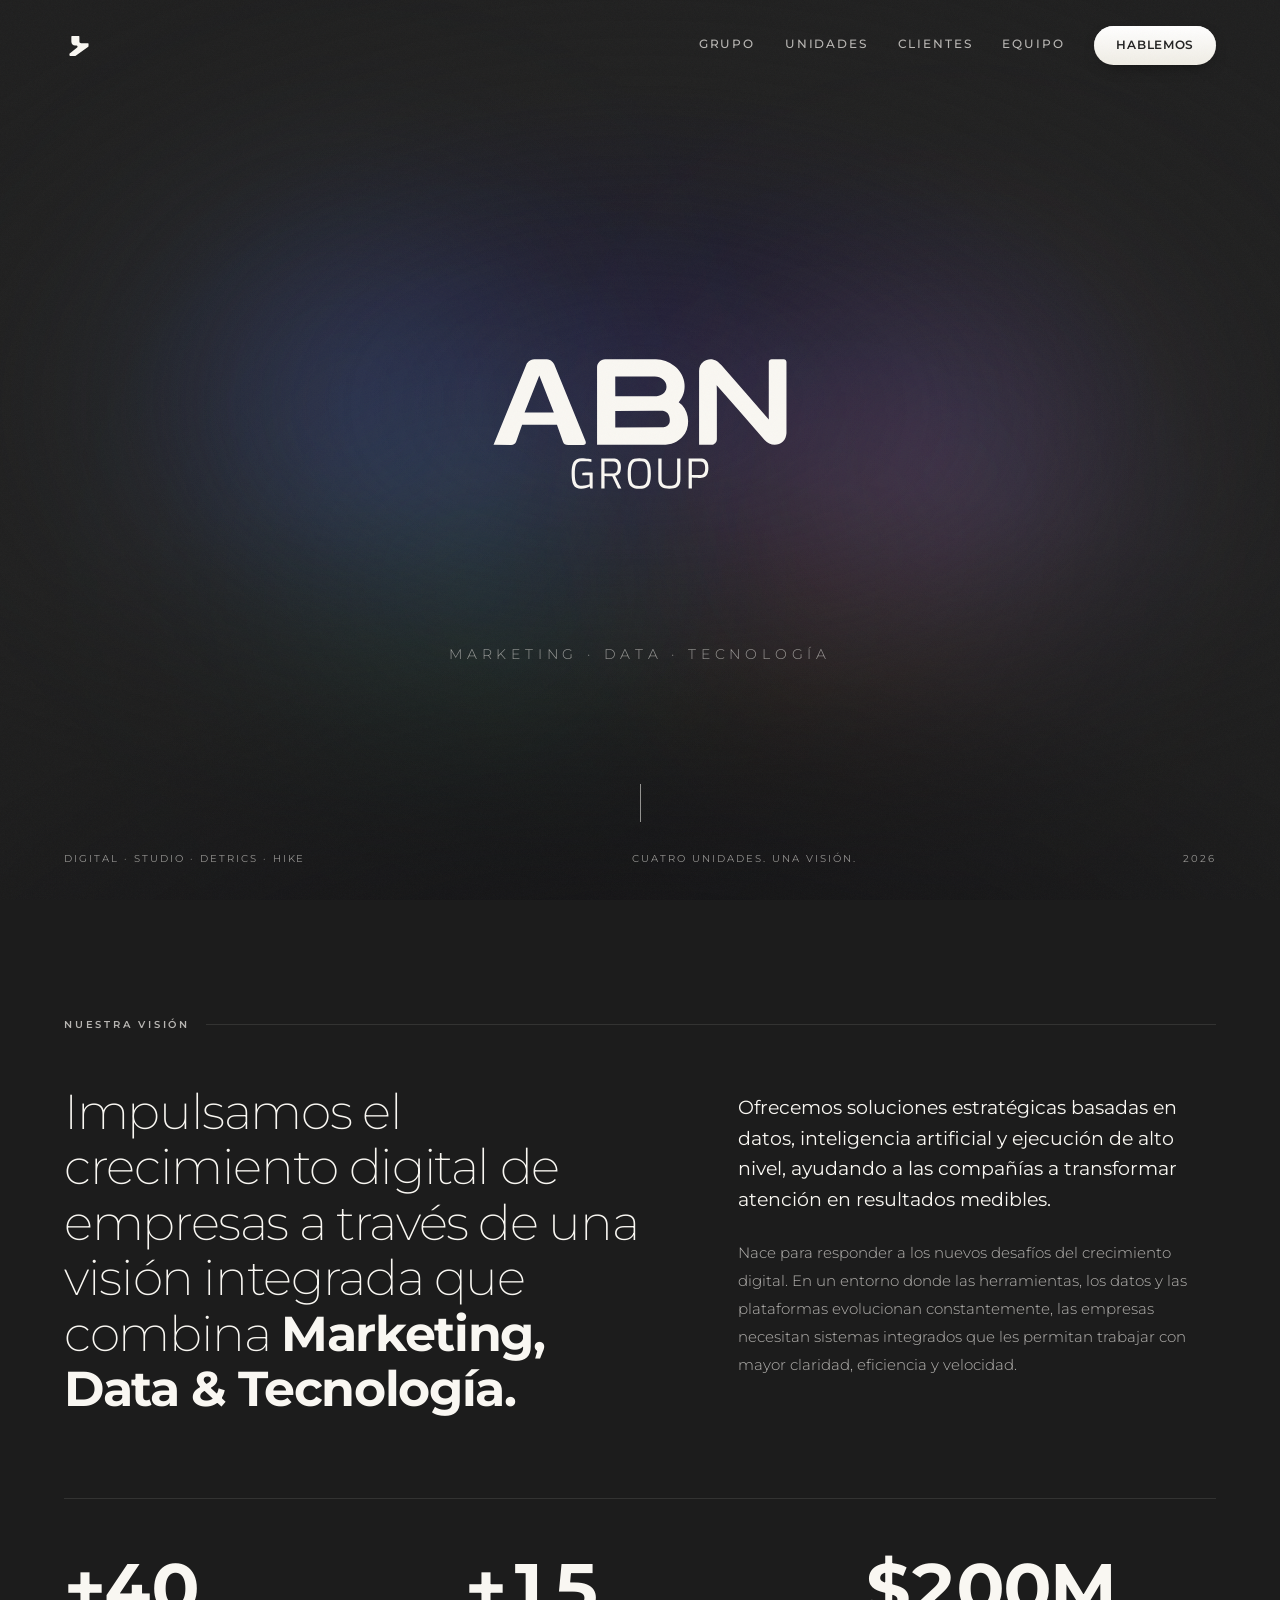
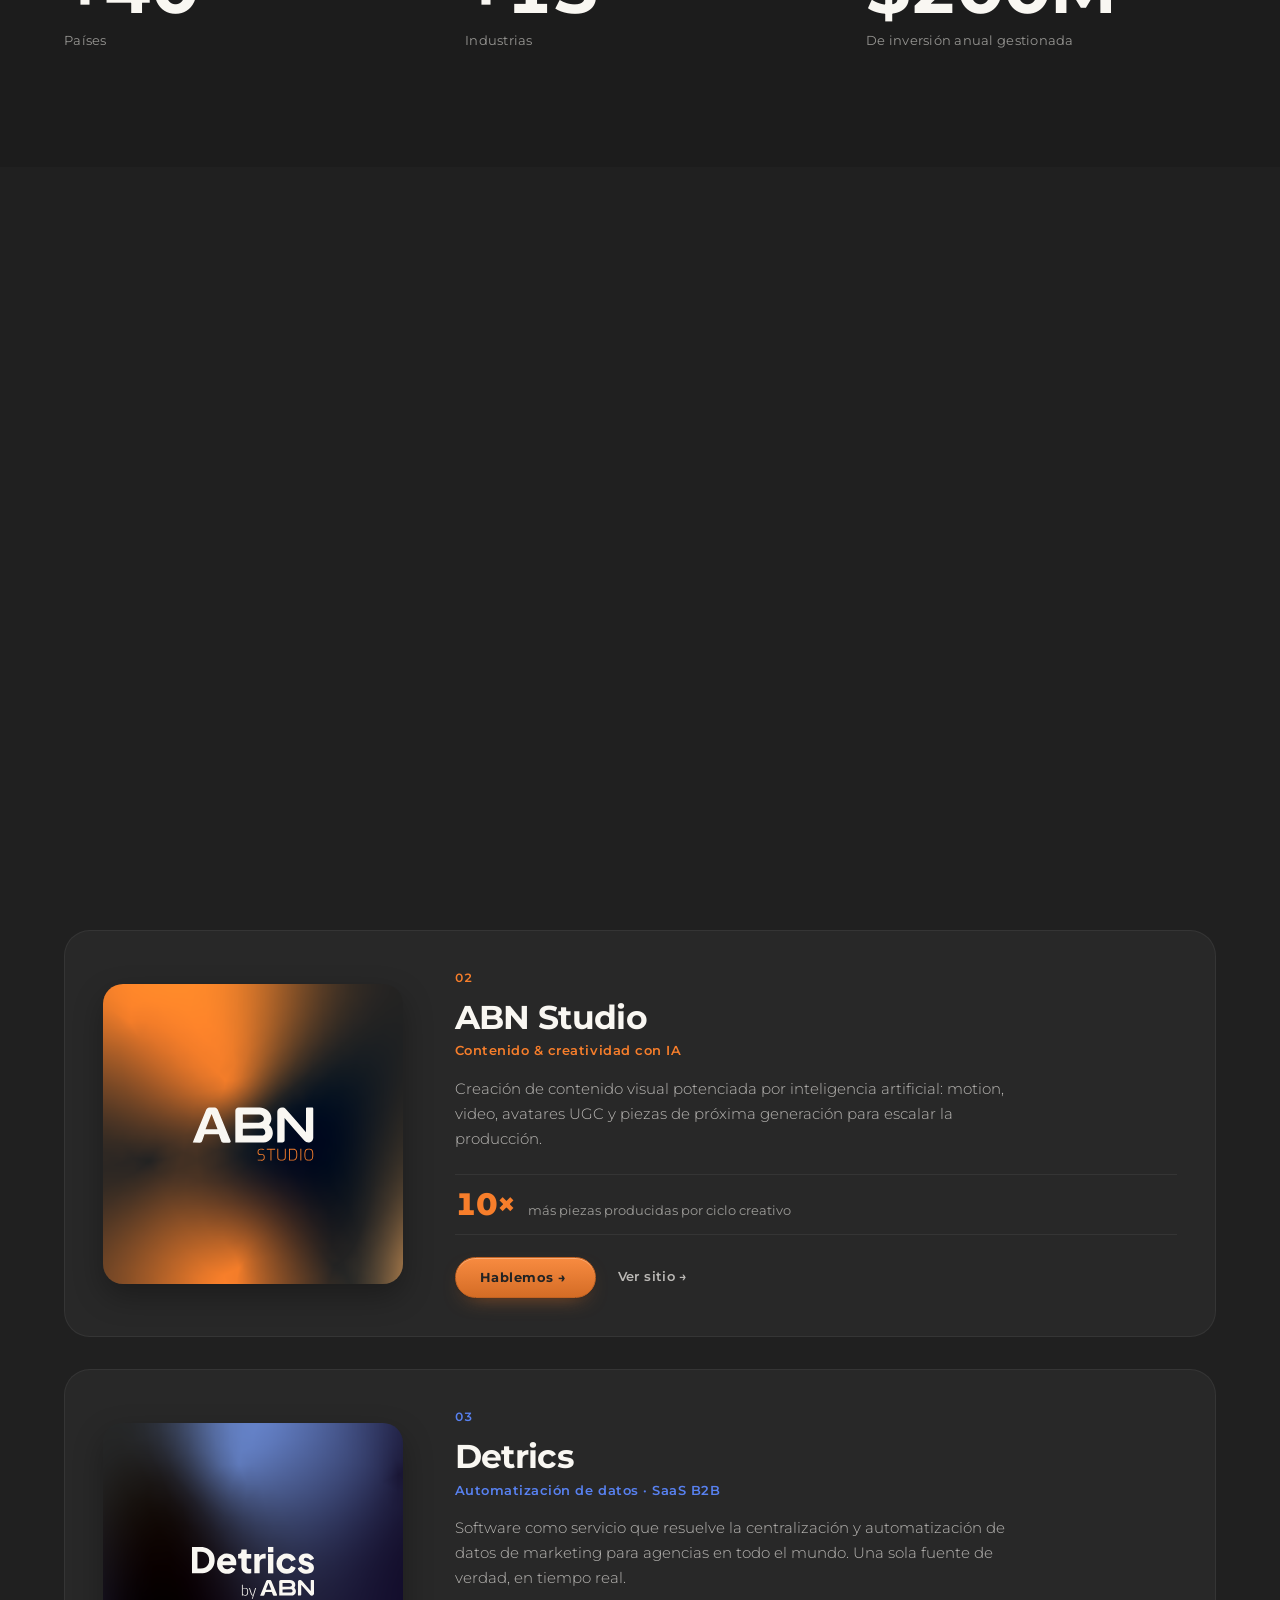
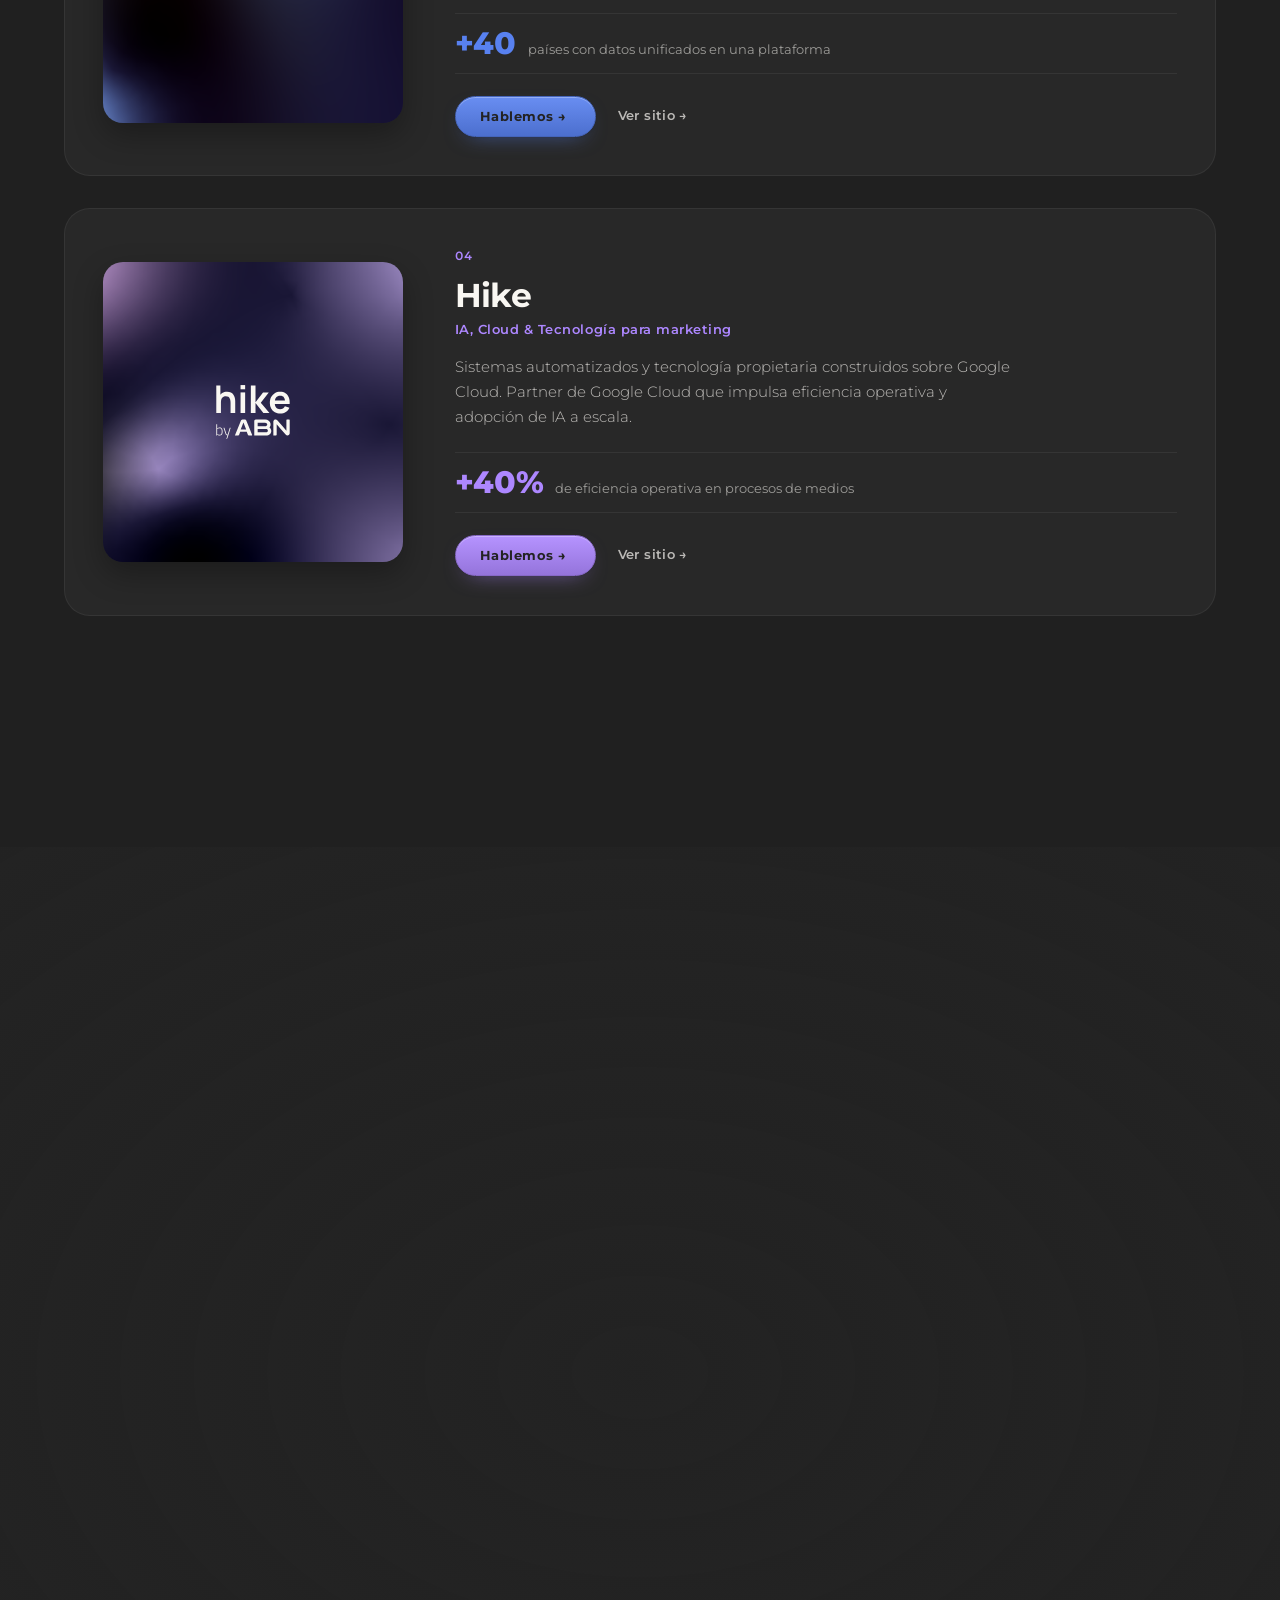
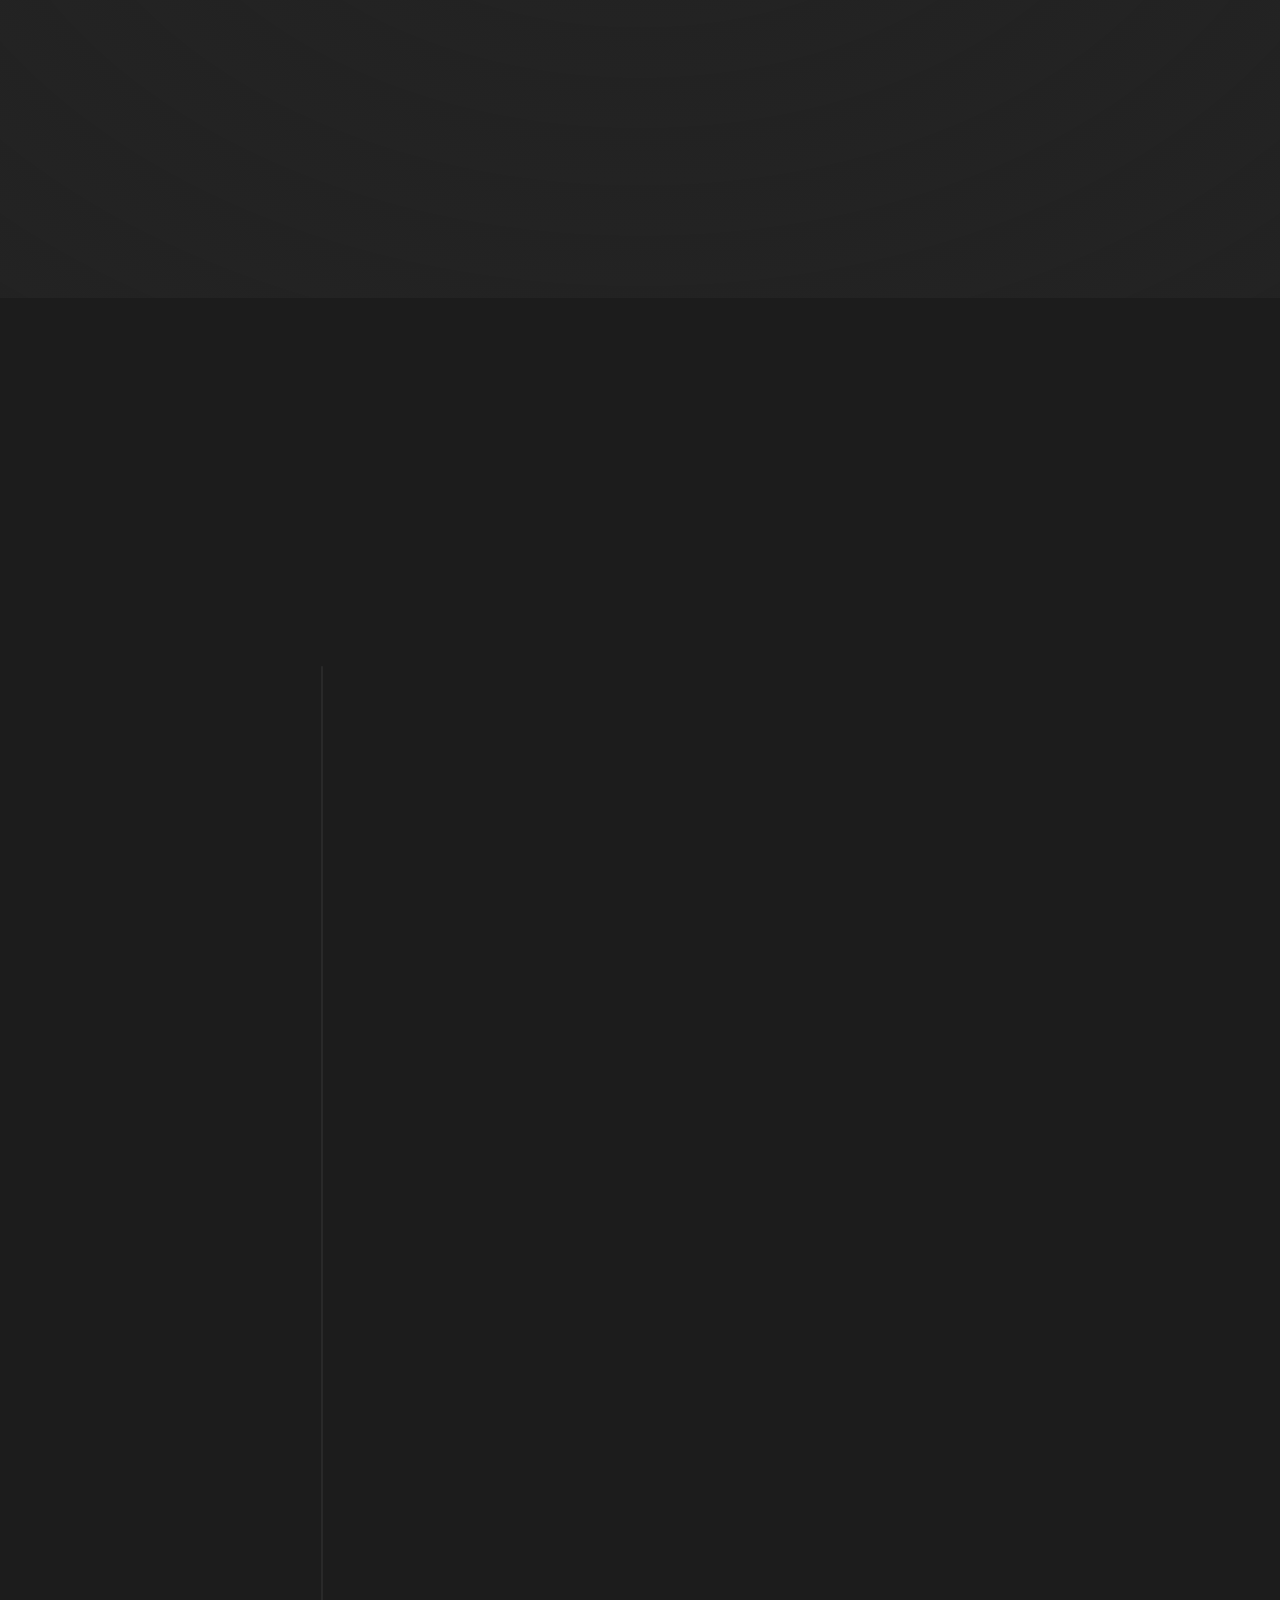
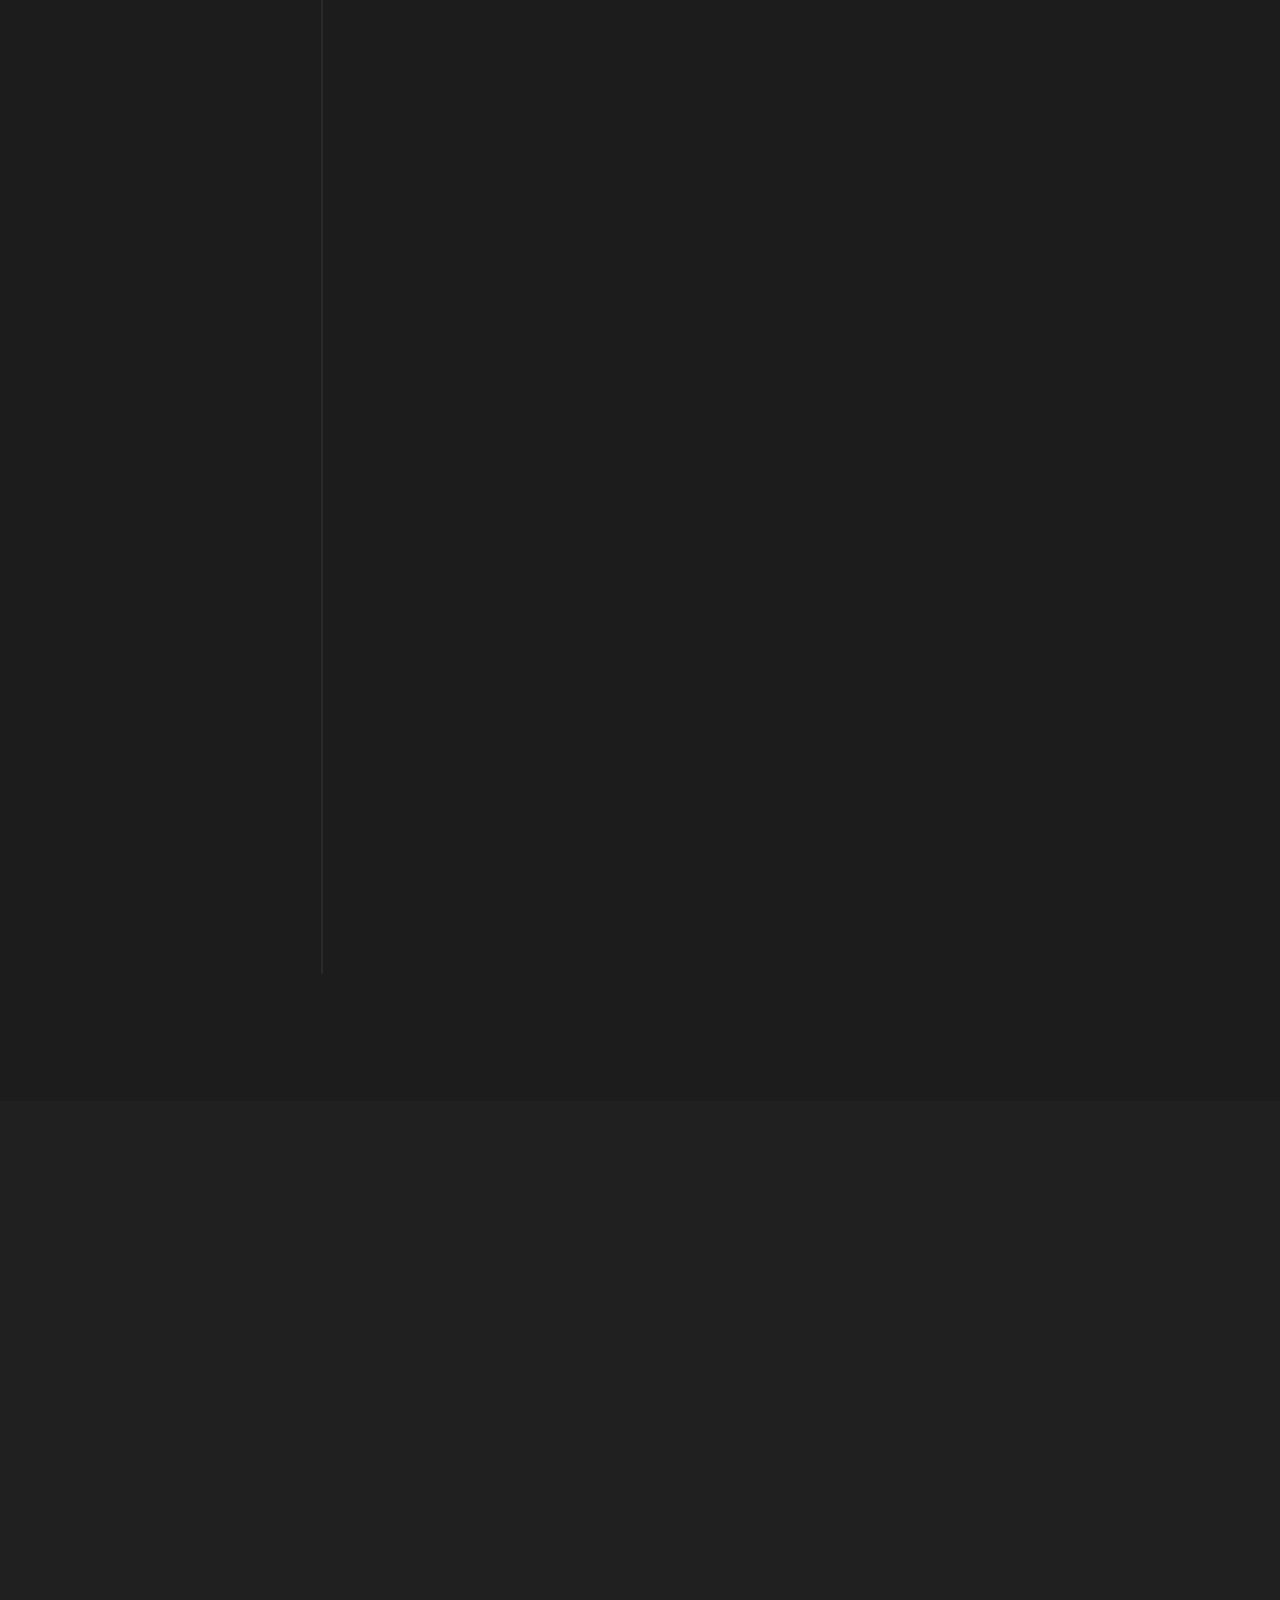
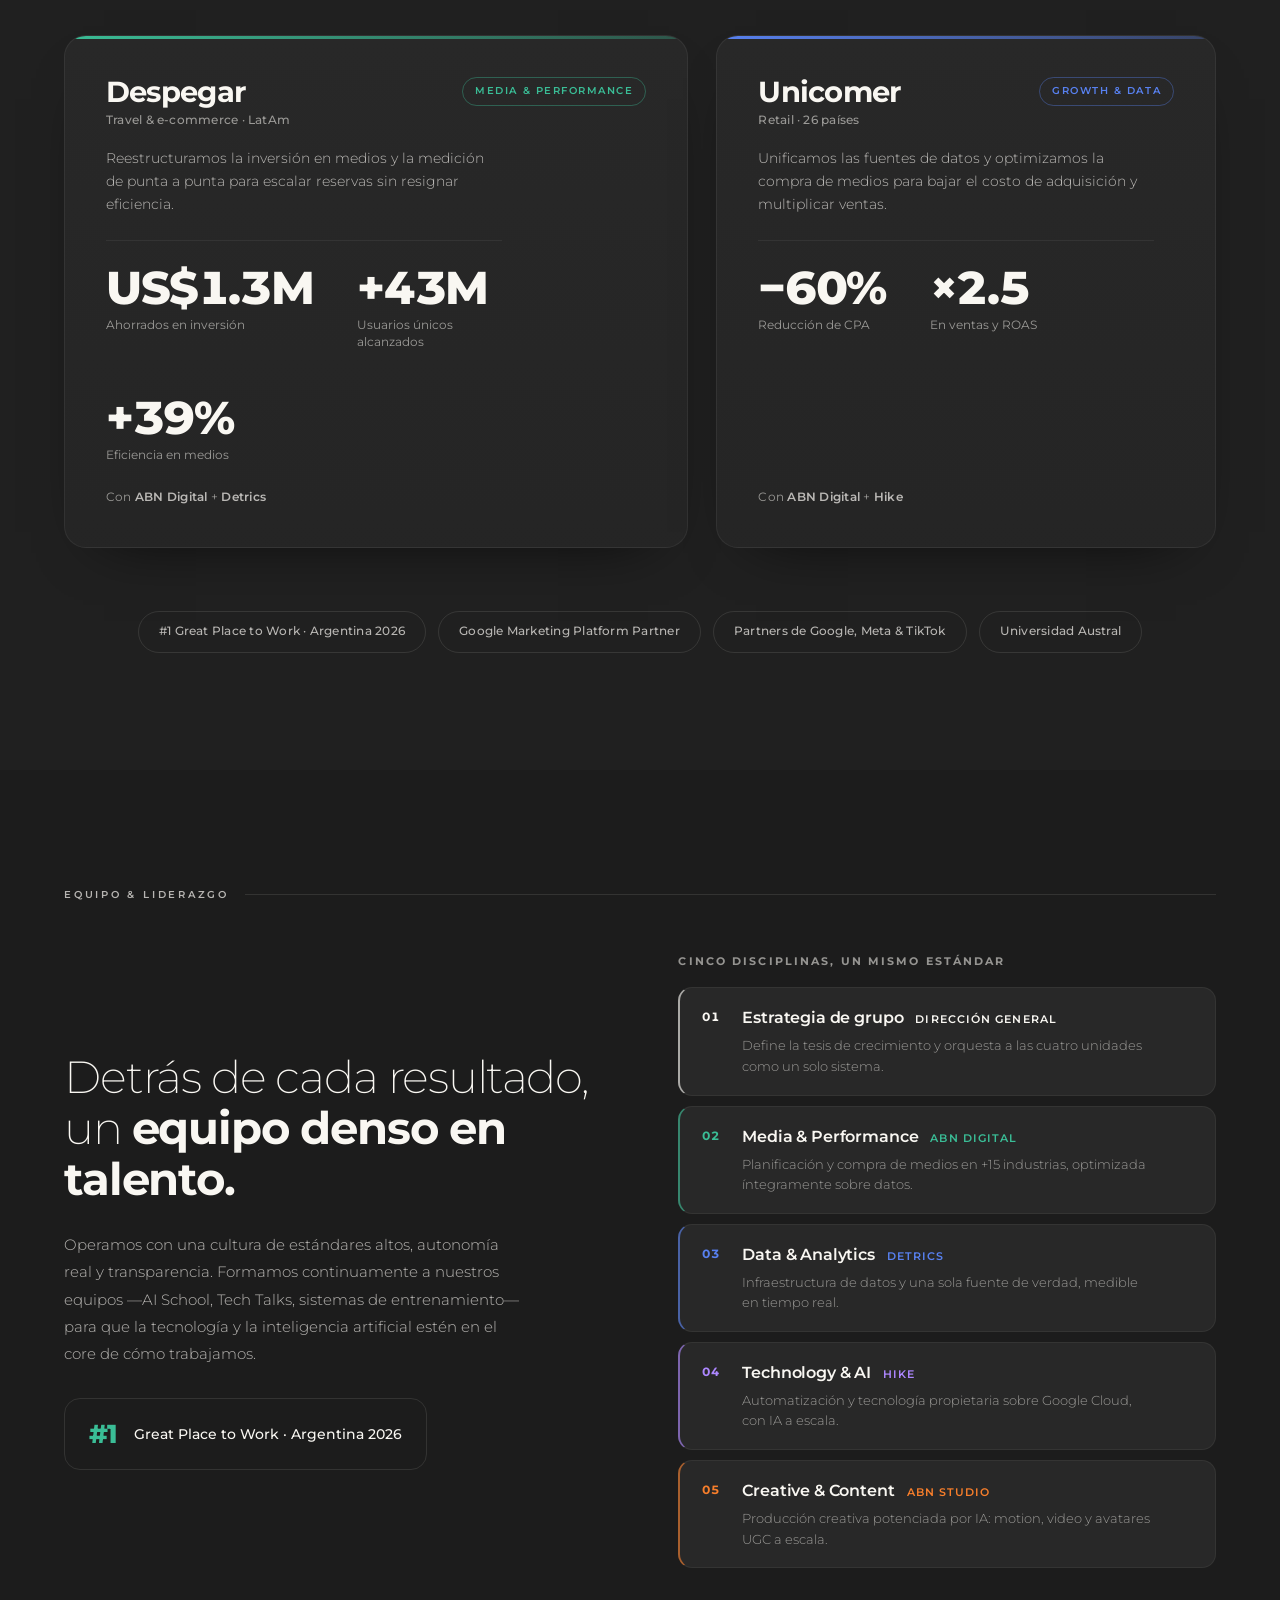
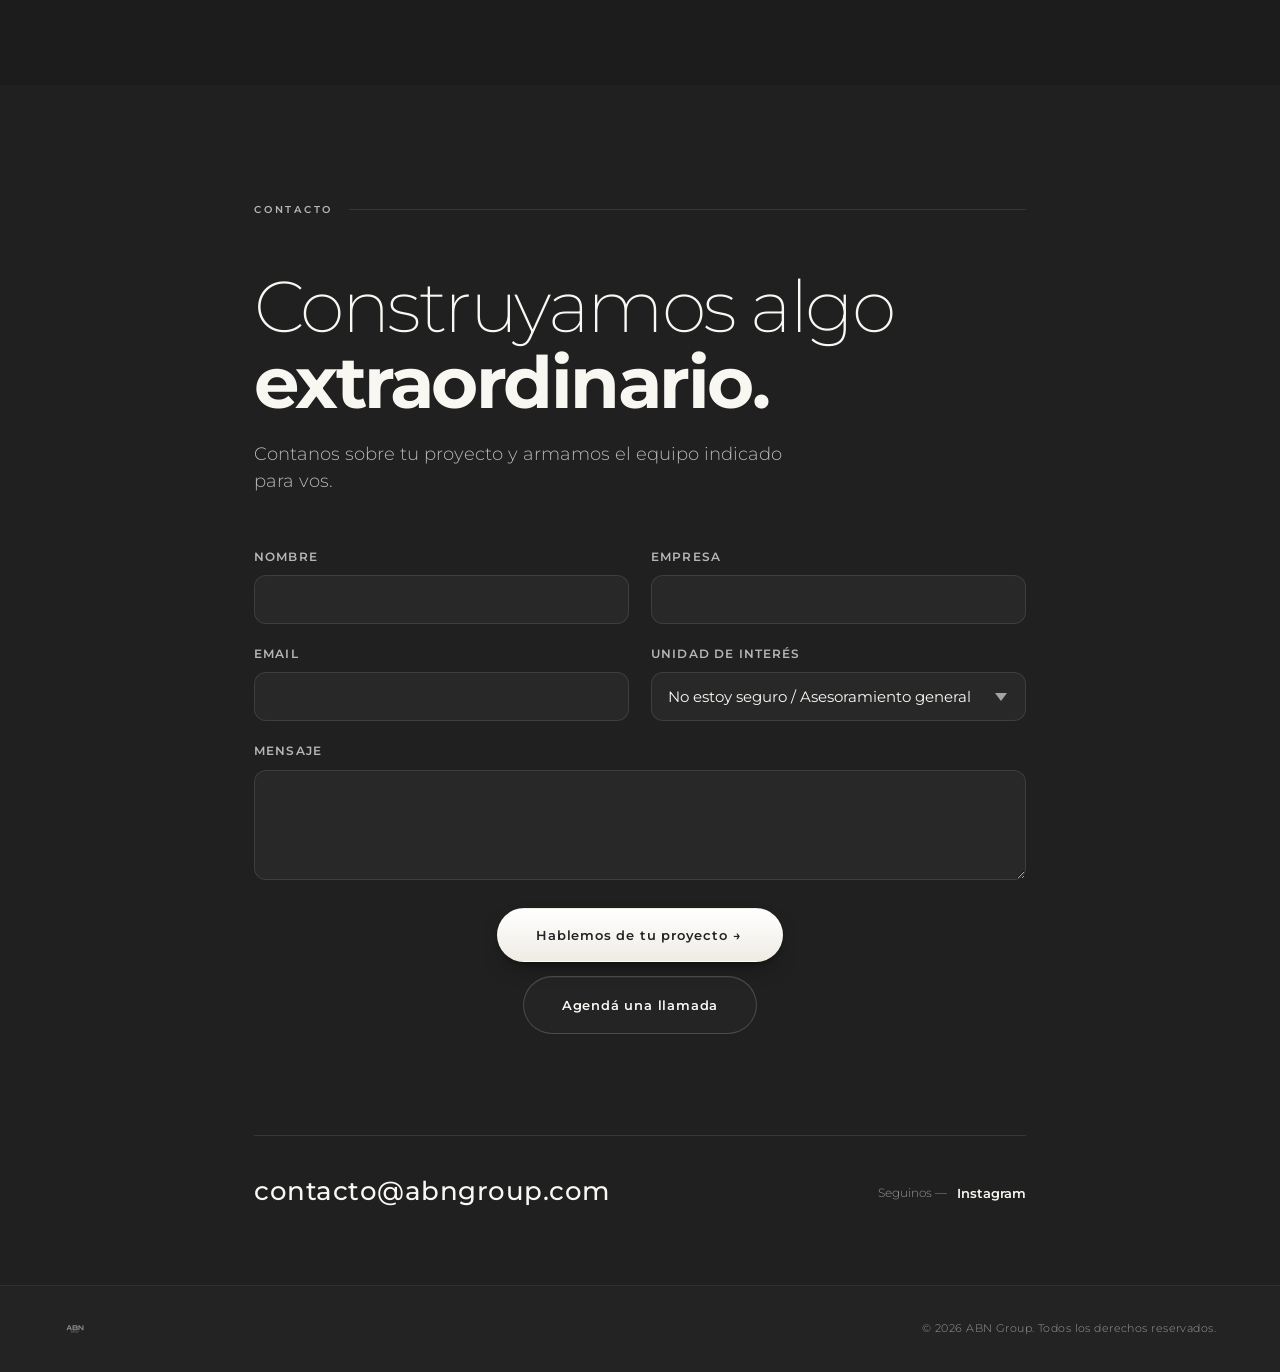
==== commit f0b9b616: "Hero: portada minimalista (logo + tagline, sin statement) + fondo con onda (aurora Deep Blue sutil +" ====
--- a/index.html
+++ b/index.html
@@ -49,26 +49,15 @@
   <!-- ==================== HERO ==================== -->
   <section class="hero" id="hero">
     <div class="hero-bg" aria-hidden="true">
-      <div class="hero-glow"></div>
+      <span class="hero-aurora hero-aurora--blue"></span>
+      <span class="hero-aurora hero-aurora--violet"></span>
+      <span class="hero-aurora hero-aurora--green"></span>
+      <span class="hero-aurora hero-aurora--orange"></span>
     </div>
 
     <div class="hero-content">
-      <div class="hero-eyebrow">
-        <img src="assets/ABN Group Logo - JP Ash W.svg" alt="ABN Group" class="hero-mark">
-      </div>
-
-      <h1 class="hero-headline" aria-label="Transformamos atención en resultados medibles.">
-        <span class="hero-line"><span class="line-inner">Transformamos</span></span>
-        <span class="hero-line"><span class="line-inner">atención en</span></span>
-        <span class="hero-line"><span class="line-inner"><em>resultados medibles.</em></span></span>
-      </h1>
-
-      <p class="hero-sub">Marketing, Data &amp; Tecnología operando como un solo sistema de crecimiento. Cuatro unidades, una misma visión.</p>
-
-      <div class="hero-actions">
-        <a href="#contacto" class="btn btn--solid btn--lg" data-magnetic data-unit="No estoy seguro"><span class="btn-label">Hablemos</span></a>
-        <a href="#unidades" class="btn btn--ghost btn--lg" data-magnetic><span class="btn-label">Conocé el grupo</span></a>
-      </div>
+      <img src="assets/ABN Group Logo - JP Ash W.svg" alt="ABN Group" class="hero-logo">
+      <p class="hero-tagline">Marketing · Data · Tecnología</p>
     </div>
 
     <a href="#vision" class="hero-scroll" aria-label="Desplazarse hacia abajo">
--- a/style.css
+++ b/style.css
@@ -312,7 +312,8 @@
 .nav-cta:active { transform: translateY(0); }
 
 /* ============================================
-   HERO — tipografía expresiva + vida dentro del negro
+   HERO — portada minimalista (logo-forward)
+   + fondo oscuro VIVO (aurora orgánica sutil)
    ============================================ */
 .hero {
   position: relative;
@@ -325,44 +326,69 @@
   overflow: hidden;
   background: var(--hero-bg);
 }
-/* whisper of depth — single-hue vignette, no multicolor gradient */
-.hero::before {
-  content: '';
-  position: absolute;
-  inset: 0;
-  z-index: 1;
-  background: radial-gradient(120% 90% at 50% 42%, rgba(255,255,255,0.03), transparent 60%),
-              radial-gradient(120% 120% at 50% 120%, rgba(0,0,0,0.5), transparent 70%);
-  pointer-events: none;
-}
-
-/* breathing Deep Blue glow — the only life inside the Carbon Black */
+
+/* Ambiente vivo dentro del negro: Deep Blue dominante (base oscura)
+   + blooms MUY tenues de los colores de unidad, con deriva lenta. */
 .hero-bg {
   position: absolute;
   inset: 0;
   z-index: 0;
   overflow: hidden;
   pointer-events: none;
-}
-.hero-glow {
-  position: absolute;
-  left: 50%;
-  top: 44%;
-  width: min(1180px, 108vw);
+  background:
+    radial-gradient(56% 48% at 50% 44%, rgba(27,24,55,0.92) 0%, rgba(27,24,55,0.34) 44%, transparent 72%),
+    radial-gradient(100% 75% at 50% 122%, rgba(10,9,20,0.85) 0%, transparent 66%);
+}
+.hero-aurora {
+  position: absolute;
+  width: clamp(320px, 46vw, 660px);
   aspect-ratio: 1 / 1;
-  transform: translate(-50%, -50%) scale(0.94);
-  background: radial-gradient(circle at center,
-              rgba(27, 24, 55, 0.60) 0%,
-              rgba(27, 24, 55, 0.30) 34%,
-              rgba(27, 24, 55, 0.0) 68%);
-  filter: blur(28px);
-  opacity: 0.8;
-  animation: heroBreath 13s ease-in-out infinite alternate;
+  border-radius: 50%;
+  filter: blur(80px);
+  mix-blend-mode: screen;
   will-change: transform, opacity;
 }
-@keyframes heroBreath {
-  from { transform: translate(-50%, -50%) scale(0.92); opacity: 0.72; }
-  to   { transform: translate(-50%, -50%) scale(1.09); opacity: 1; }
+.hero-aurora--blue {
+  left: 4%; top: 12%;
+  background: radial-gradient(circle at center, var(--lblue) 0%, transparent 66%);
+  opacity: 0.24;
+  animation: heroDrift1 24s ease-in-out infinite alternate;
+}
+.hero-aurora--violet {
+  right: 2%; top: 20%;
+  background: radial-gradient(circle at center, var(--violet) 0%, transparent 66%);
+  opacity: 0.20;
+  animation: heroDrift2 30s ease-in-out infinite alternate;
+}
+.hero-aurora--green {
+  left: 14%; bottom: 2%;
+  background: radial-gradient(circle at center, var(--green) 0%, transparent 66%);
+  opacity: 0.15;
+  animation: heroDrift3 27s ease-in-out infinite alternate;
+}
+.hero-aurora--orange {
+  right: 12%; bottom: 6%;
+  background: radial-gradient(circle at center, var(--orange) 0%, transparent 66%);
+  opacity: 0.11;
+  animation: heroDrift4 33s ease-in-out infinite alternate;
+}
+@keyframes heroDrift1 { from { transform: translate(-6%,-4%) scale(1);    } to { transform: translate(9%,7%)  scale(1.2);  } }
+@keyframes heroDrift2 { from { transform: translate(6%,-3%) scale(1.06);  } to { transform: translate(-8%,8%) scale(0.9);  } }
+@keyframes heroDrift3 { from { transform: translate(-4%,5%) scale(0.94);  } to { transform: translate(10%,-6%) scale(1.16);} }
+@keyframes heroDrift4 { from { transform: translate(5%,4%) scale(1.12);   } to { transform: translate(-7%,-7%) scale(0.94);} }
+/* pausar la deriva cuando el hero sale del viewport (perf) */
+.hero.hero--paused .hero-aurora { animation-play-state: paused; }
+
+/* vignette: mantiene el logo nítido y el clima sobrio/oscuro en los bordes */
+.hero::before {
+  content: '';
+  position: absolute;
+  inset: 0;
+  z-index: 1;
+  background:
+    radial-gradient(66% 54% at 50% 45%, rgba(255,255,255,0.028) 0%, transparent 34%, rgba(28,28,28,0.5) 100%),
+    radial-gradient(120% 100% at 50% 122%, rgba(0,0,0,0.5), transparent 70%);
+  pointer-events: none;
 }
 
 .hero-content {
@@ -372,67 +398,22 @@
   display: flex;
   flex-direction: column;
   align-items: center;
-  gap: 0;
-  padding: 0 var(--gutter);
-}
-.hero-eyebrow {
+  gap: 30px;
+}
+.hero-logo {
+  width: clamp(210px, 30vw, 380px);
+  height: auto;
   opacity: 0;
-  animation: fadeInUp 1.2s var(--ease-out) 0.25s forwards;
-}
-.hero-mark {
-  width: clamp(128px, 15vw, 190px);
-  height: auto;
-  opacity: 0.9;
-}
-
-.hero-headline {
-  margin: clamp(26px, 4vh, 46px) 0 0;
-  font-size: clamp(2.05rem, 7.6vw, 6.2rem);
-  font-weight: 200;
-  letter-spacing: -0.04em;
-  line-height: 0.98;
-}
-.hero-line {
-  display: block;
-  overflow: hidden;
-  padding-bottom: 0.06em;
-}
-.hero-line .line-inner {
-  display: block;
-  transform: translateY(115%);
-  animation: lineRise 1.15s var(--ease-out) forwards;
-}
-.hero-line:nth-child(1) .line-inner { animation-delay: 0.35s; }
-.hero-line:nth-child(2) .line-inner { animation-delay: 0.47s; }
-.hero-line:nth-child(3) .line-inner { animation-delay: 0.59s; }
-.hero-headline em {
-  font-style: normal;
-  font-weight: 700;
-  color: var(--ash);
-}
-@keyframes lineRise {
-  from { transform: translateY(115%); }
-  to   { transform: translateY(0); }
-}
-
-.hero-sub {
-  margin: clamp(24px, 3.4vh, 38px) auto 0;
-  max-width: 46ch;
-  font-size: clamp(0.98rem, 1.35vw, 1.22rem);
+  animation: fadeInUp 1.4s var(--ease-out) 0.3s forwards;
+}
+.hero-tagline {
+  font-size: clamp(0.78rem, 1.1vw, 1rem);
   font-weight: 300;
-  line-height: 1.6;
-  color: var(--ash-mid);
+  letter-spacing: 0.34em;
+  text-transform: uppercase;
+  color: var(--ash-dim);
   opacity: 0;
-  animation: fadeInUp 1.2s var(--ease-out) 0.9s forwards;
-}
-.hero-actions {
-  margin-top: clamp(30px, 4vh, 46px);
-  display: flex;
-  flex-wrap: wrap;
-  gap: 14px;
-  justify-content: center;
-  opacity: 0;
-  animation: fadeInUp 1.2s var(--ease-out) 1.05s forwards;
+  animation: fadeInUp 1.4s var(--ease-out) 0.6s forwards;
 }
 
 .hero-bottom {
@@ -1536,9 +1517,8 @@
     transition-duration: 0.001ms !important;
   }
   .reveal { opacity: 1; transform: none; }
-  .hero-eyebrow, .hero-sub, .hero-actions, .hero-bottom, .hero-scroll { opacity: 1; }
-  .hero-line .line-inner { transform: none; animation: none; }
-  .hero-glow { animation: none; }
+  .hero-logo, .hero-tagline, .hero-bottom, .hero-scroll { opacity: 1; }
+  .hero-aurora { animation: none; }
   .hero-scroll-line { animation: none; }
   .tl-rail-fill { transform: scaleY(1) !important; }
 }
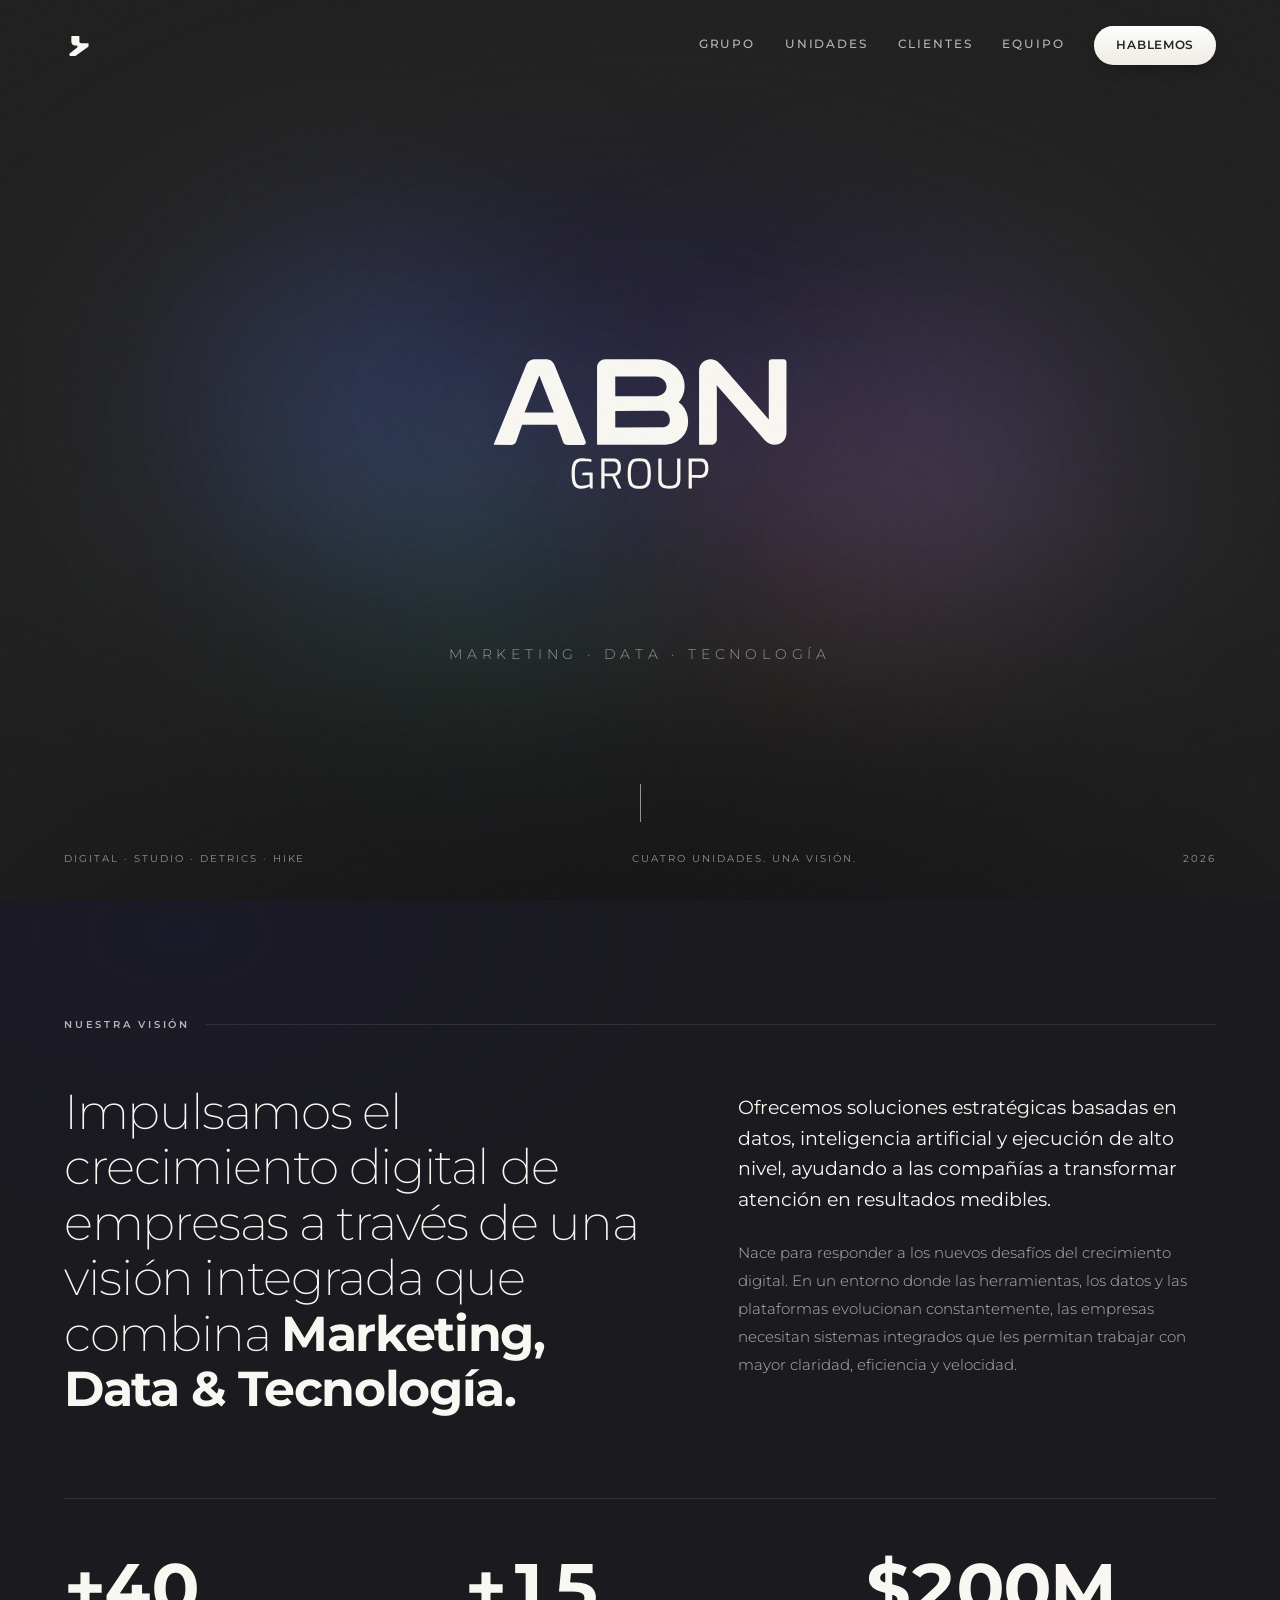
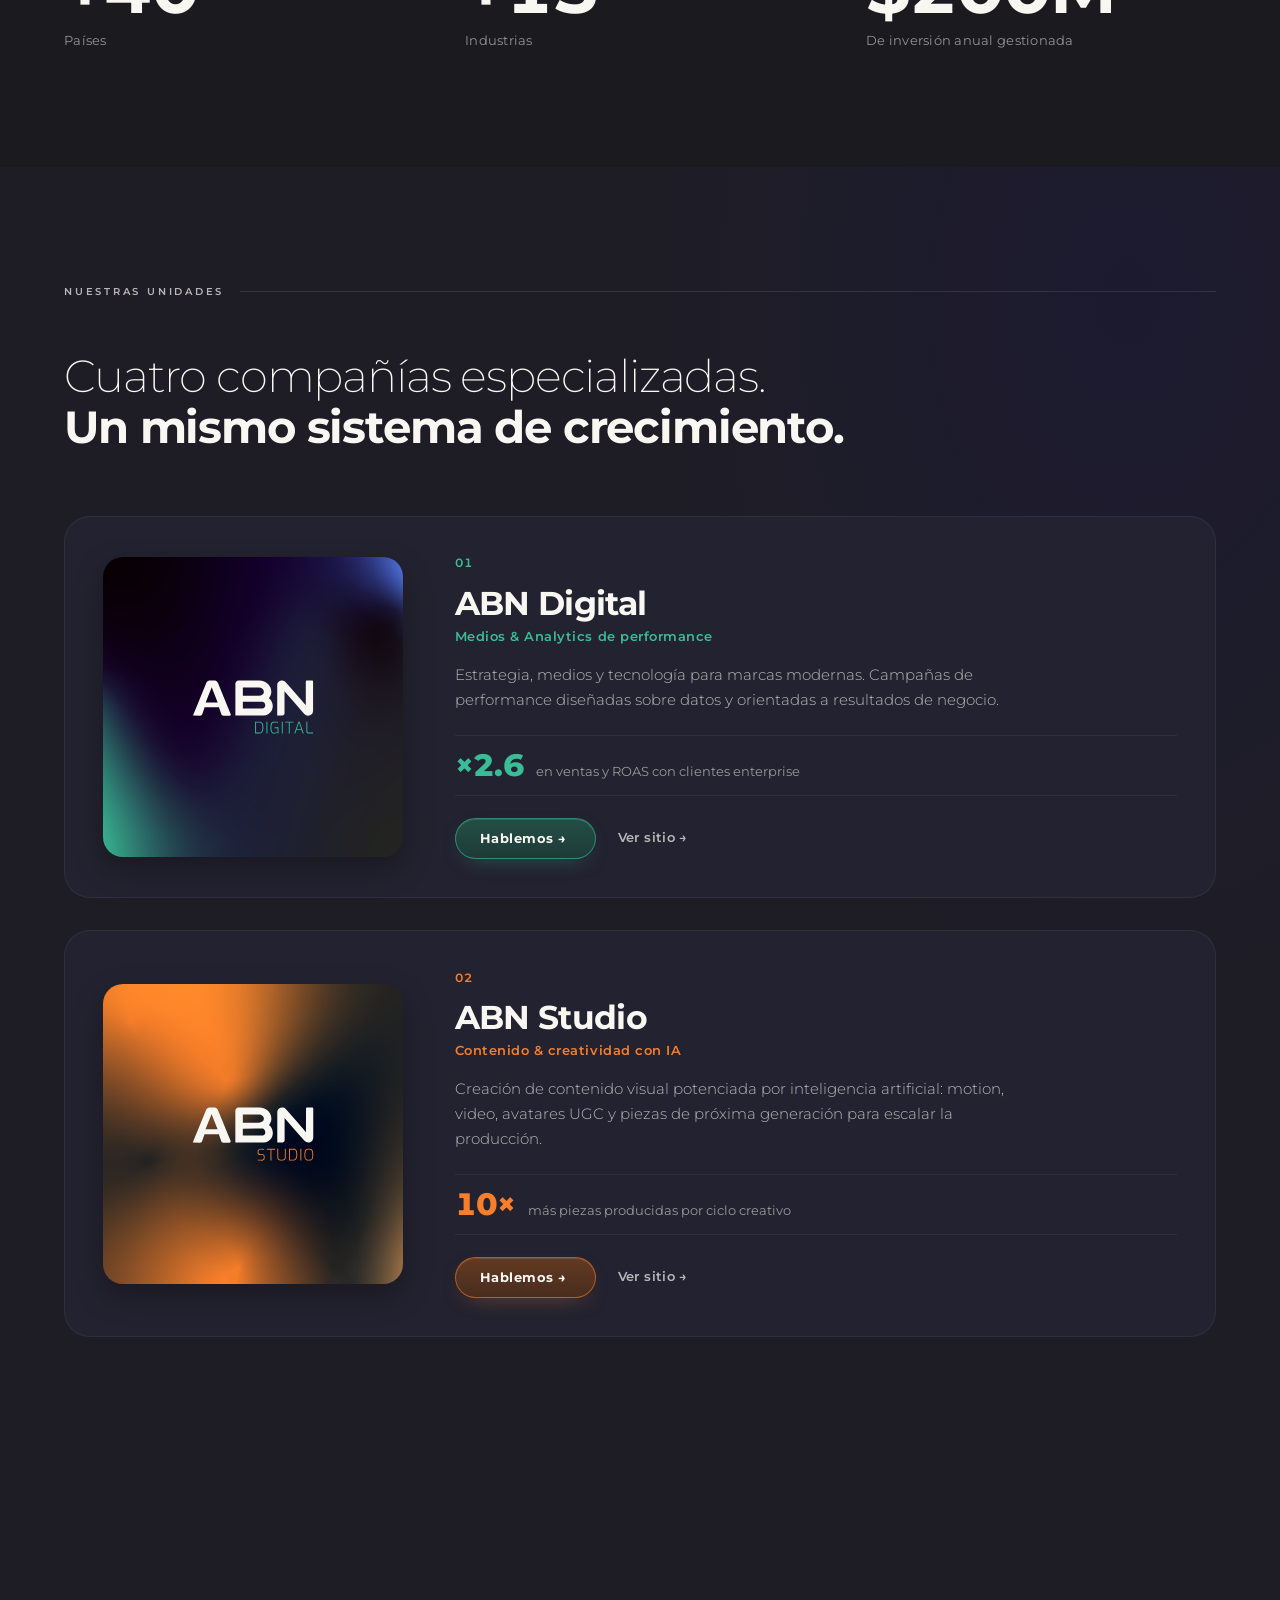
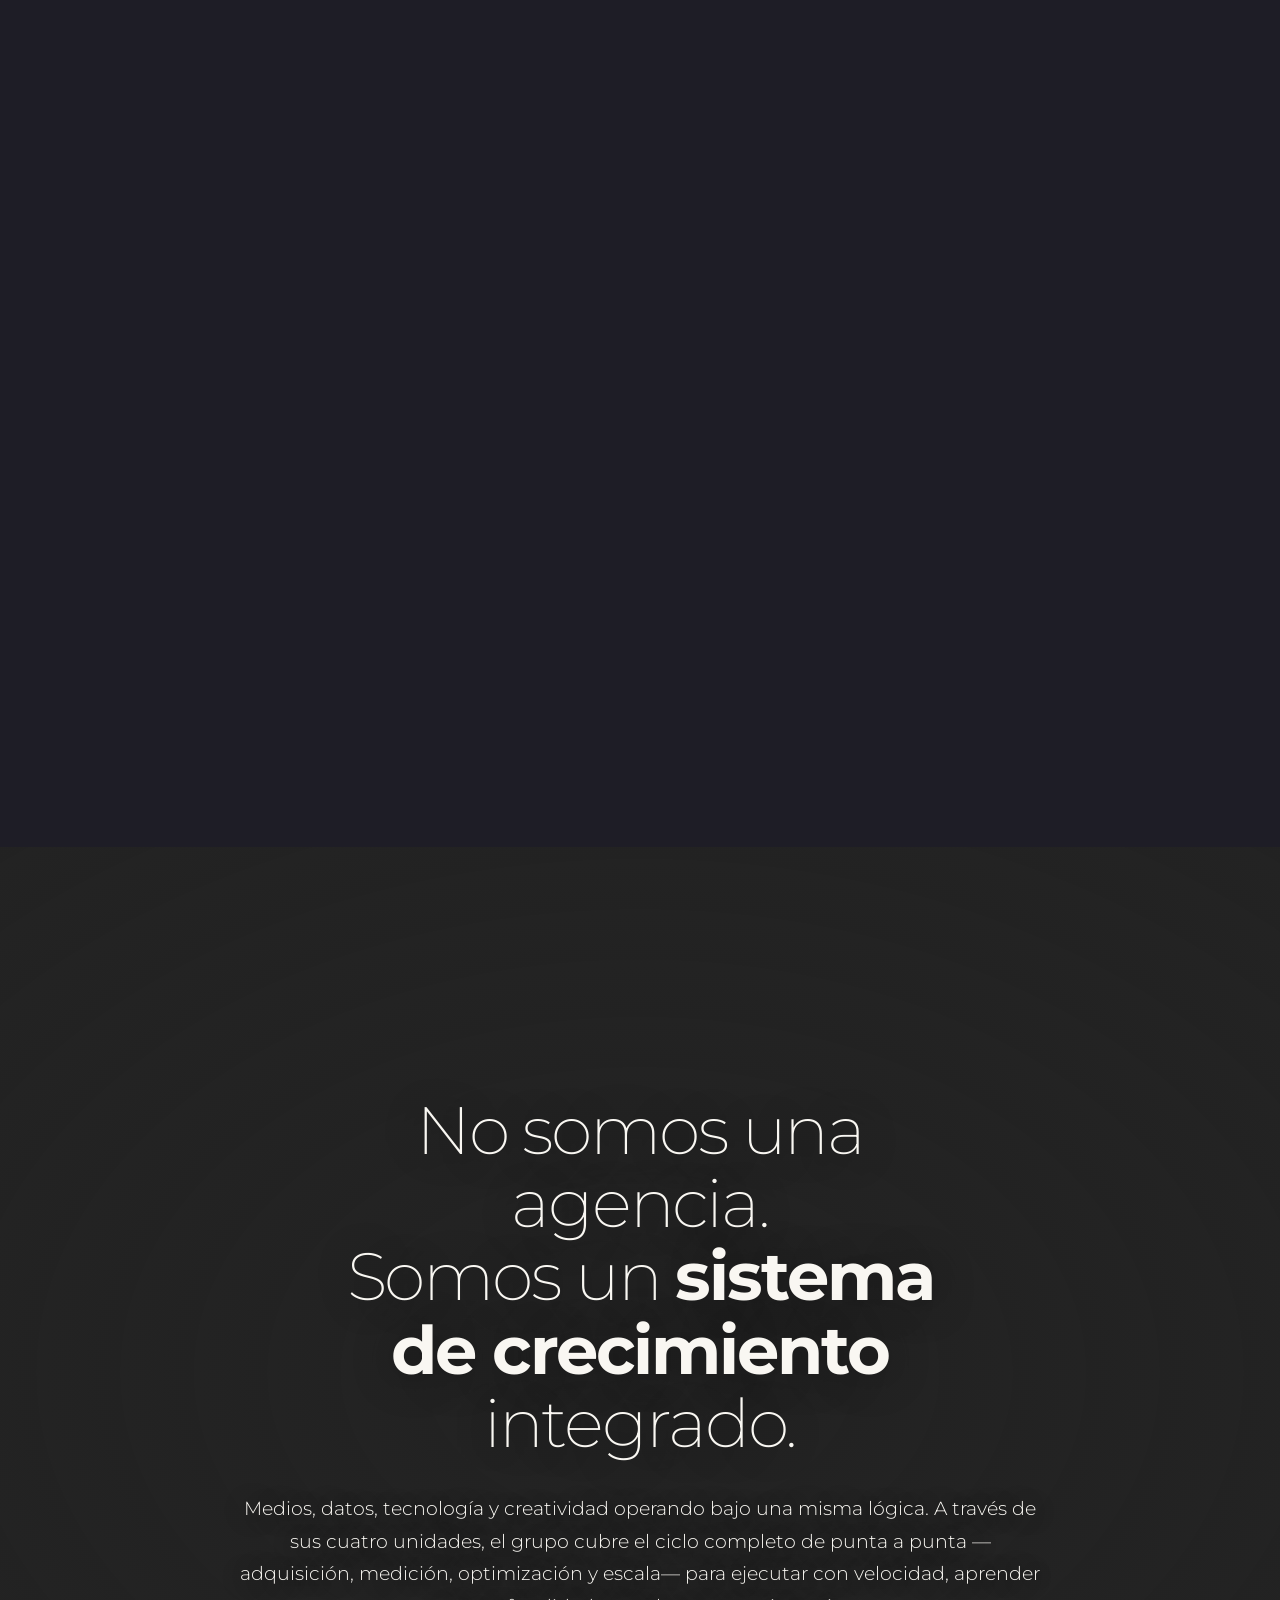
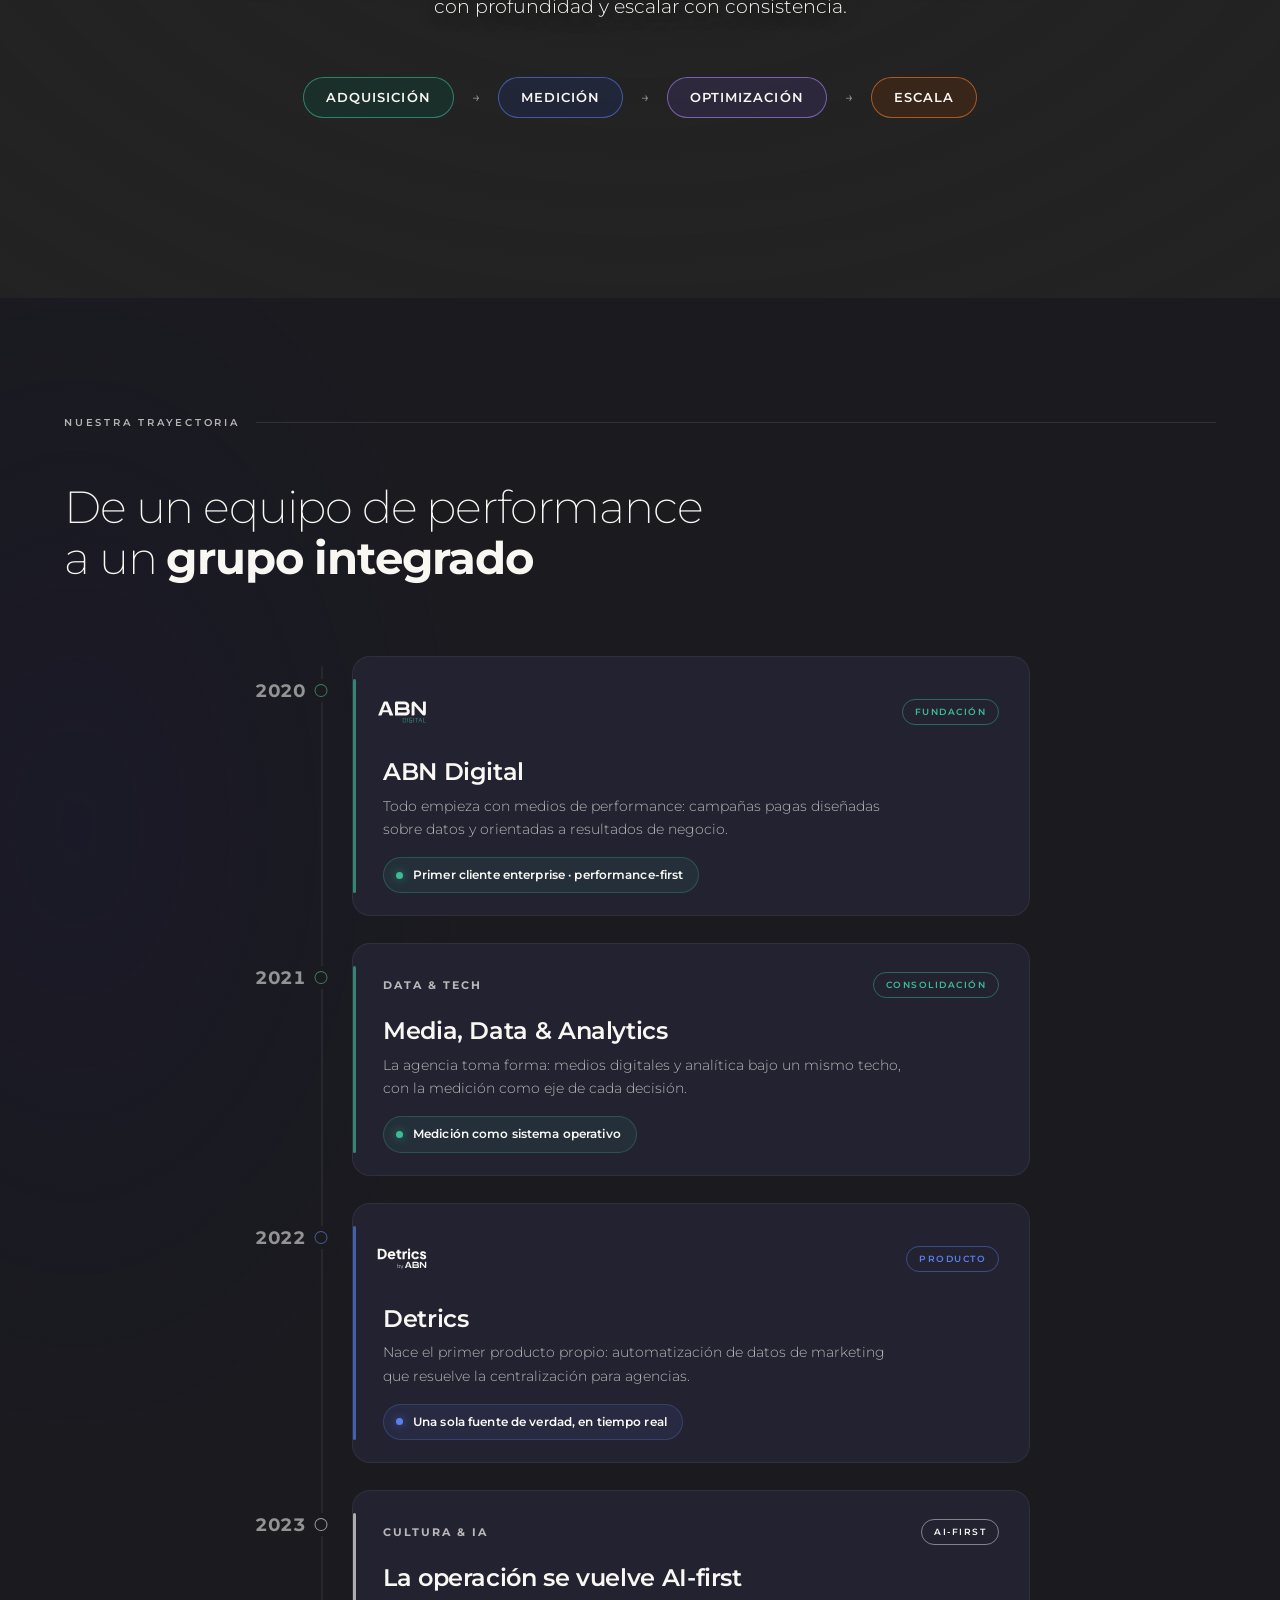
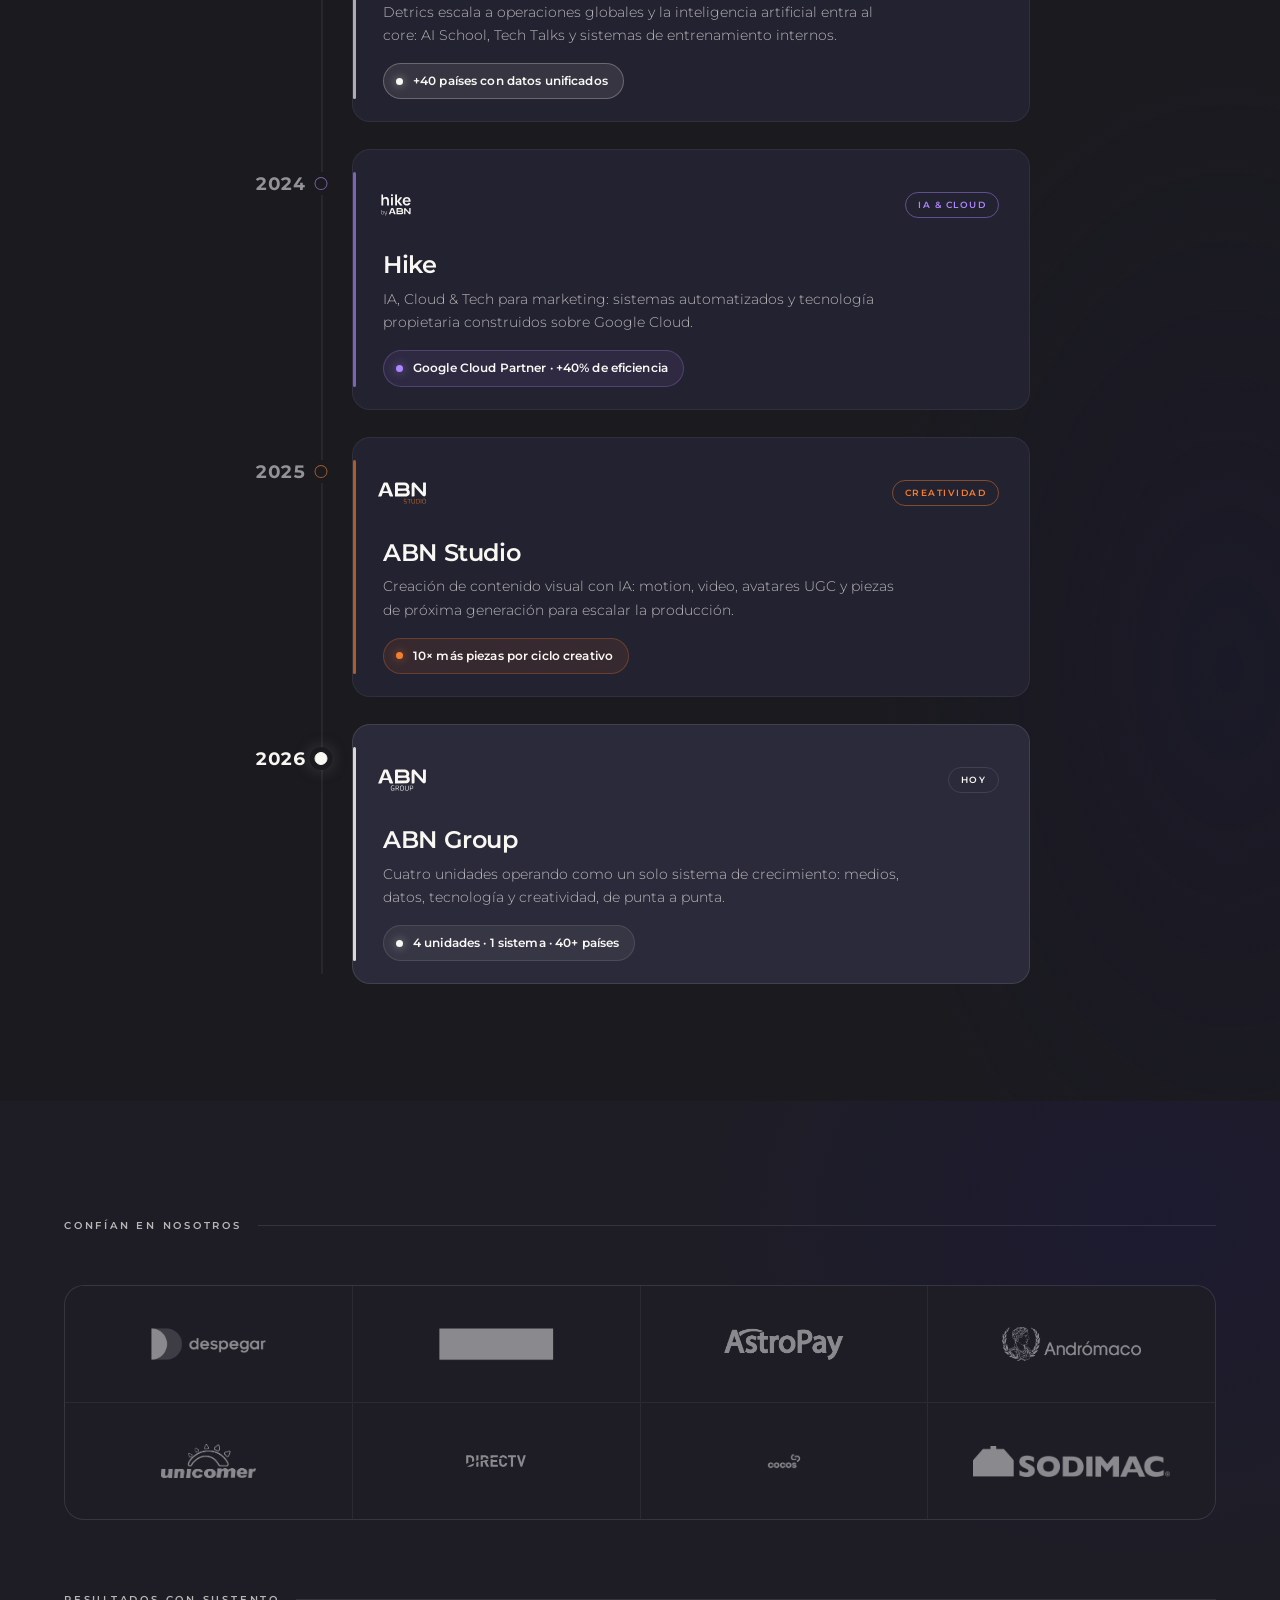
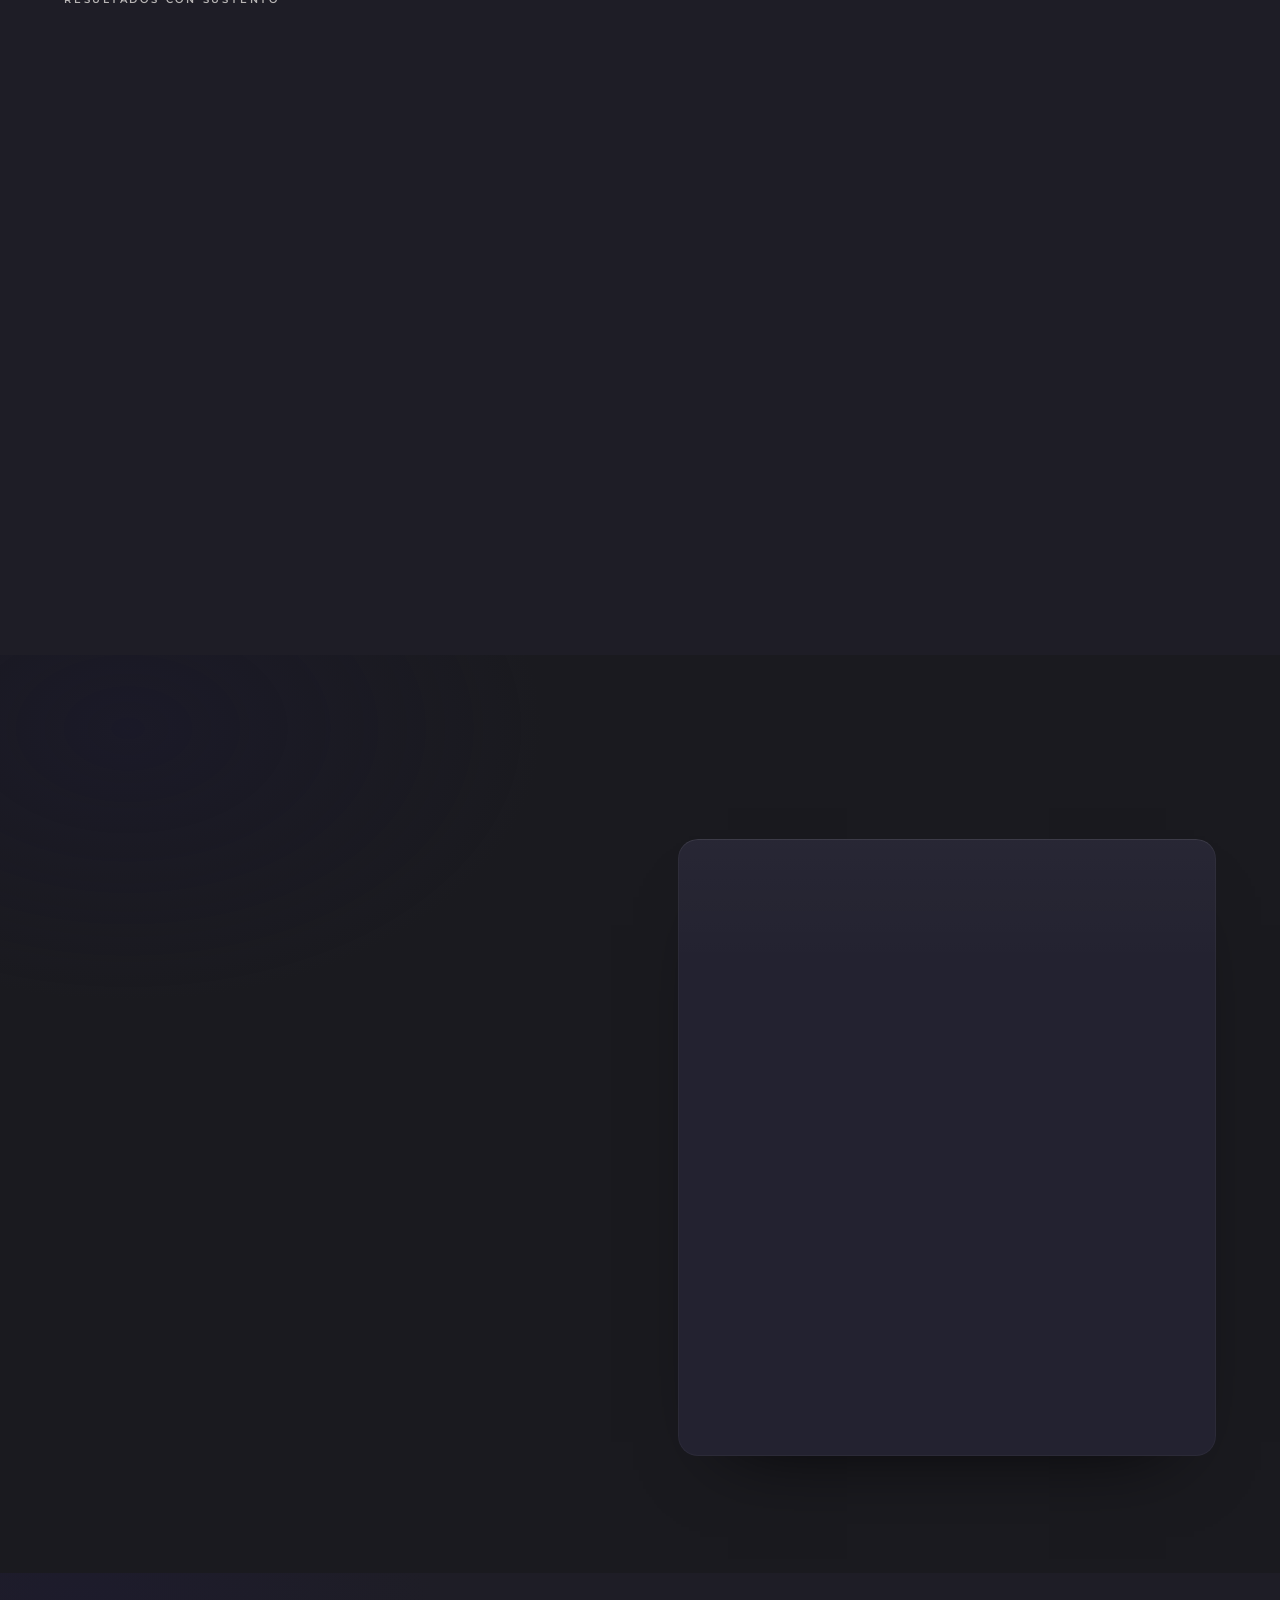
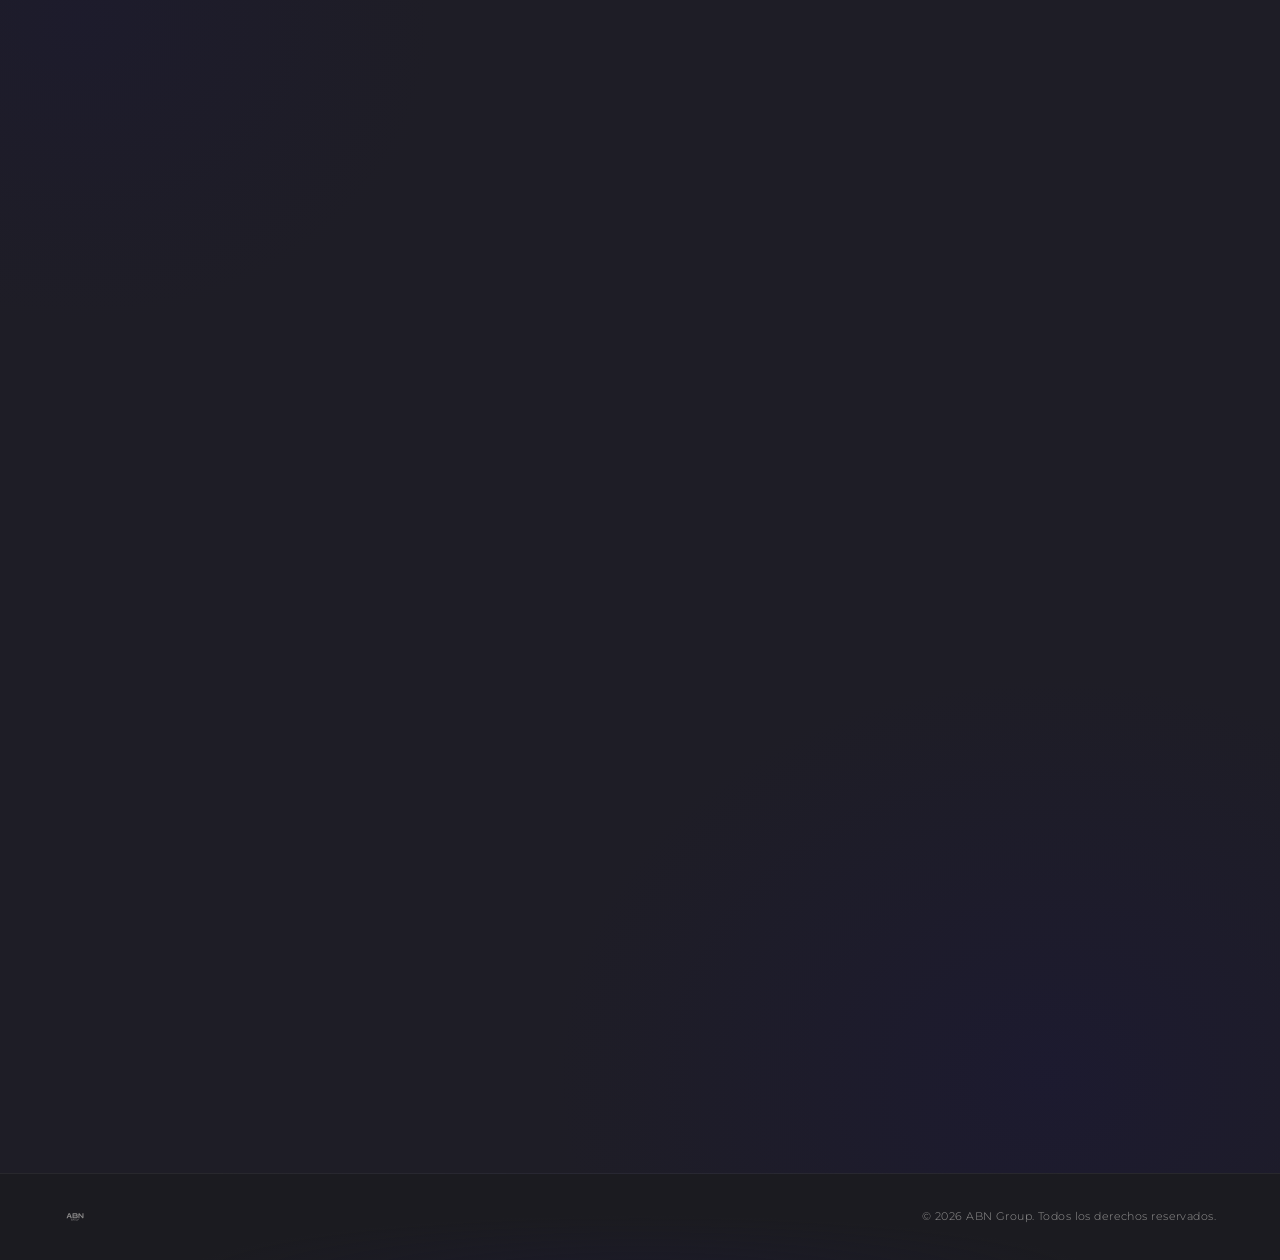
==== commit 3eb99072: "Logos reales de clientes (blanco mono sobre oscuro) + unit-cta 'Hablemos' con letra blanca" ====
--- a/index.html
+++ b/index.html
@@ -367,14 +367,14 @@
       <div class="section-label reveal">Confían en nosotros</div>
 
       <ul class="client-wall reveal" aria-label="Marcas que confían en ABN Group">
-        <li class="client">Despegar</li>
-        <li class="client">Banco Galicia</li>
-        <li class="client">AstroPay</li>
-        <li class="client">Andrómaco</li>
-        <li class="client">Unicomer</li>
-        <li class="client">DIRECTV</li>
-        <li class="client">Cocos</li>
-        <li class="client">Sodimac</li>
+        <li class="client"><img src="assets/clientes/despegar.png" alt="Despegar" loading="lazy"></li>
+        <li class="client"><img src="assets/clientes/galicia.png" alt="Banco Galicia" loading="lazy"></li>
+        <li class="client"><img src="assets/clientes/astropay.png" alt="AstroPay" loading="lazy"></li>
+        <li class="client"><img src="assets/clientes/andromaco.png" alt="Andrómaco" loading="lazy"></li>
+        <li class="client"><img src="assets/clientes/unicomer.png" alt="Unicomer" loading="lazy"></li>
+        <li class="client"><img src="assets/clientes/directv.png" alt="DIRECTV" loading="lazy"></li>
+        <li class="client"><img src="assets/clientes/cocos.png" alt="Cocos" loading="lazy"></li>
+        <li class="client"><img src="assets/clientes/sodimac.png" alt="Sodimac" loading="lazy"></li>
       </ul>
 
       <!-- Casos con métricas -->
--- a/style.css
+++ b/style.css
@@ -25,11 +25,15 @@
   /* ---- Hero (fácil de cambiar) ---- */
   --hero-bg: var(--carbon);
 
-  /* ---- Superficies derivadas del Carbon Black ---- */
-  --bg:            #1c1c1c;
-  --bg-alt:        #202020;
-  --surface:       #282828;
-  --surface-hi:    #303030;
+  /* ---- Sistema oscuro cohesivo: Carbon Black con base fría (Deep Blue) ---- */
+  --bg:            #1a1a1f;   /* base — carbon con matiz frío */
+  --bg-alt:        #1e1d26;   /* alt — apenas elevado + más azul (Deep Blue lean) */
+  --surface:       #232230;   /* superficie de card — elevada, azulada */
+  --surface-hi:    #2b2a3a;   /* hover / superficie alta */
+
+  /* ---- Glow institucional Deep Blue (para profundidad de sección) ---- */
+  --glow-blue:      rgba(27, 24, 55, 0.55);
+  --glow-blue-soft: rgba(27, 24, 55, 0.34);
 
   /* ---- Escala de texto Ash ---- */
   --ash-mid:   rgba(249, 247, 242, 0.70);
@@ -258,7 +262,7 @@
   border-bottom: 1px solid transparent;
 }
 .nav.scrolled {
-  background: rgba(28, 28, 28, 0.72);
+  background: rgba(20, 19, 27, 0.74);
   backdrop-filter: blur(22px);
   -webkit-backdrop-filter: blur(22px);
   padding-top: 15px;
@@ -481,7 +485,10 @@
    VISIÓN
    ============================================ */
 .vision {
-  background: var(--bg);
+  position: relative;
+  background:
+    radial-gradient(72% 60% at 14% 4%, var(--glow-blue-soft) 0%, transparent 56%),
+    var(--bg);
   padding: var(--section-pad) 0;
 }
 .vision-grid {
@@ -549,7 +556,10 @@
    UNIDADES
    ============================================ */
 .units {
-  background: var(--bg-alt);
+  position: relative;
+  background:
+    radial-gradient(66% 55% at 88% 6%, var(--glow-blue) 0%, transparent 55%),
+    var(--bg-alt);
   padding: var(--section-pad) 0;
 }
 .units-heading {
@@ -667,18 +677,18 @@
 .unit-actions { display: flex; align-items: center; gap: 22px; }
 .unit-cta {
   position: relative;
-  color: var(--carbon);
-  border: 1px solid color-mix(in srgb, var(--unit) 78%, #000 22%);
+  color: var(--ash);
+  border: 1px solid color-mix(in srgb, var(--unit) 58%, transparent);
   font-size: 0.8rem;
   font-weight: 700;
   letter-spacing: 0.04em;
   padding: 12px 26px 12px 24px;
   border-radius: 100px;
   background: linear-gradient(180deg,
-              color-mix(in srgb, var(--unit) 90%, #fff 10%) 0%,
-              color-mix(in srgb, var(--unit) 86%, #000 14%) 100%);
-  box-shadow: inset 0 1px 0 rgba(255,255,255,0.28),
-              0 8px 22px -12px color-mix(in srgb, var(--unit) 70%, transparent),
+              color-mix(in srgb, var(--unit) 34%, #17161c) 0%,
+              color-mix(in srgb, var(--unit) 22%, #17161c) 100%);
+  box-shadow: inset 0 1px 0 rgba(255,255,255,0.10),
+              0 8px 22px -12px color-mix(in srgb, var(--unit) 55%, transparent),
               0 2px 5px -3px rgba(0,0,0,0.5);
   transition: transform 0.35s var(--ease-out), box-shadow 0.35s var(--ease-out), filter 0.3s ease;
   transform: translateZ(0);
@@ -837,7 +847,11 @@
    TIMELINE / TRAYECTORIA
    ============================================ */
 .timeline {
-  background: var(--bg);
+  position: relative;
+  background:
+    radial-gradient(60% 50% at 6% 22%, var(--glow-blue-soft) 0%, transparent 52%),
+    radial-gradient(50% 45% at 96% 82%, var(--glow-blue-soft) 0%, transparent 55%),
+    var(--bg);
   padding: var(--section-pad) 0;
 }
 .timeline-heading {
@@ -1024,7 +1038,10 @@
    CLIENTES / PRUEBA SOCIAL
    ============================================ */
 .clients {
-  background: var(--bg-alt);
+  position: relative;
+  background:
+    radial-gradient(64% 55% at 90% 10%, var(--glow-blue) 0%, transparent 55%),
+    var(--bg-alt);
   padding: var(--section-pad) 0;
 }
 .client-wall {
@@ -1052,6 +1069,16 @@
   transition: color 0.35s ease, background 0.35s ease;
 }
 .client:hover { color: var(--ash); background: var(--surface); }
+.client img {
+  height: 34px;
+  width: auto;
+  max-width: 80%;
+  object-fit: contain;
+  filter: brightness(0) invert(1);
+  opacity: 0.48;
+  transition: opacity 0.35s ease;
+}
+.client:hover img { opacity: 0.95; }
 
 /* Cases — cards con sustento (cliente → contexto → métrica) */
 .section-label--sub { margin-bottom: 28px; }
@@ -1063,27 +1090,50 @@
 }
 .case {
   position: relative;
+  isolation: isolate;
   display: flex;
   flex-direction: column;
-  background: linear-gradient(180deg, var(--surface) 0%, color-mix(in srgb, var(--surface) 92%, #000 8%) 100%);
-  border: 1px solid var(--ash-hair);
+  overflow: hidden;
   border-radius: 22px;
   padding: clamp(28px, 3.2vw, 42px);
-  overflow: hidden;
-  box-shadow: 0 24px 60px -40px rgba(0,0,0,0.9);
-  transition: transform 0.45s var(--ease-out), border-color 0.45s ease;
-}
-/* unit accent bar along the top edge, contained by the card */
+  /* superficie con leve profundidad — sin borde 1px genérico */
+  background: linear-gradient(180deg,
+              color-mix(in srgb, var(--surface) 96%, #fff 4%) 0%,
+              color-mix(in srgb, var(--surface) 80%, #000 20%) 100%);
+  box-shadow:
+    inset 0 1px 0 rgba(249,247,242,0.07),          /* luz de canto superior */
+    inset 0 0 0 1px rgba(249,247,242,0.035),        /* hairline apenas perceptible */
+    0 34px 74px -46px rgba(0,0,0,0.92);             /* sombra ambiental */
+  transition: transform 0.45s var(--ease-out), box-shadow 0.45s var(--ease-out);
+}
+/* aura de unidad: bloom suave desde la esquina superior izquierda */
 .case::before {
   content: '';
   position: absolute;
-  left: 0; top: 0; right: 0;
-  height: 3px;
-  background: linear-gradient(90deg, var(--unit), color-mix(in srgb, var(--unit) 30%, transparent));
+  z-index: -1;
+  top: -34%; left: -16%;
+  width: 60%; height: 86%;
+  background: radial-gradient(circle at center, color-mix(in srgb, var(--unit) 42%, transparent) 0%, transparent 62%);
+  opacity: 0.55;
+  filter: blur(16px);
+  pointer-events: none;
+}
+/* marca de unidad breve e intencional (no una franja de template) */
+.case::after {
+  content: '';
+  position: absolute;
+  top: 0; left: clamp(28px, 3.2vw, 42px);
+  width: 46px; height: 3px;
+  border-radius: 0 0 3px 3px;
+  background: var(--unit);
+  box-shadow: 0 0 18px color-mix(in srgb, var(--unit) 55%, transparent);
 }
 .case:hover {
   transform: translateY(-4px);
-  border-color: color-mix(in srgb, var(--unit) 40%, transparent);
+  box-shadow:
+    inset 0 1px 0 rgba(249,247,242,0.10),
+    inset 0 0 0 1px color-mix(in srgb, var(--unit) 26%, rgba(249,247,242,0.05)),
+    0 46px 94px -46px rgba(0,0,0,0.95);
 }
 .case-head {
   display: flex;
@@ -1181,7 +1231,10 @@
    EQUIPO / LIDERAZGO
    ============================================ */
 .team {
-  background: var(--bg);
+  position: relative;
+  background:
+    radial-gradient(60% 55% at 10% 8%, var(--glow-blue-soft) 0%, transparent 54%),
+    var(--bg);
   padding: var(--section-pad) 0;
 }
 .team-grid {
@@ -1226,41 +1279,69 @@
   color: var(--ash);
 }
 
-.team-roles { display: flex; flex-direction: column; gap: 10px; }
+/* Un solo panel premium; disciplinas como lista separada por hairlines
+   (no 5 cards genéricas con borde 1px) */
+.team-roles {
+  display: flex;
+  flex-direction: column;
+  border-radius: 20px;
+  padding: 2px clamp(18px, 2vw, 28px) 6px;
+  background:
+    linear-gradient(180deg, rgba(249,247,242,0.022) 0%, transparent 20%),
+    var(--surface);
+  box-shadow:
+    inset 0 1px 0 rgba(249,247,242,0.06),
+    inset 0 0 0 1px rgba(249,247,242,0.035),
+    0 36px 78px -50px rgba(0,0,0,0.9);
+}
 .team-roles-label {
   font-size: 0.66rem;
   font-weight: 700;
   letter-spacing: 0.2em;
   text-transform: uppercase;
   color: var(--ash-dim);
-  margin-bottom: 8px;
+  margin: 0;
+  padding: 22px 2px 16px;
+  border-bottom: 1px solid rgba(249,247,242,0.07);
 }
 .role {
+  position: relative;
   display: flex;
   align-items: flex-start;
   gap: 18px;
-  padding: 18px 22px;
-  border-radius: 14px;
-  background: var(--surface);
-  border: 1px solid var(--ash-hair);
-  border-left: 2px solid color-mix(in srgb, var(--unit) 60%, var(--ash-hair));
-  transition: transform 0.35s var(--ease-out), border-color 0.35s ease, background 0.35s ease;
+  padding: 20px 4px 20px 20px;
+  background: transparent;
+  border: 0;
+  border-bottom: 1px solid rgba(249,247,242,0.055);
+  border-radius: 10px;
+  transition: background 0.4s ease;
+}
+.role:last-child { border-bottom: 0; }
+/* acento de unidad que se dibuja en hover (transform only) */
+.role::before {
+  content: '';
+  position: absolute;
+  left: 0; top: 16px; bottom: 16px;
+  width: 2px;
+  border-radius: 2px;
+  background: var(--unit);
+  transform: scaleY(0);
+  transform-origin: top;
+  transition: transform 0.4s var(--ease-out);
 }
 .role:hover {
-  transform: translateX(6px);
-  border-color: color-mix(in srgb, var(--unit) 50%, transparent);
-  border-left-color: var(--unit);
-  background: var(--surface-hi);
-}
+  background: linear-gradient(90deg, color-mix(in srgb, var(--unit) 10%, transparent) 0%, transparent 74%);
+}
+.role:hover::before { transform: scaleY(1); }
 .role-idx {
   flex-shrink: 0;
-  font-size: 0.72rem;
+  font-size: 0.78rem;
   font-weight: 700;
   letter-spacing: 0.04em;
   color: var(--unit);
   font-variant-numeric: tabular-nums;
-  padding-top: 3px;
-  width: 22px;
+  padding-top: 2px;
+  width: 24px;
 }
 .role-info { display: flex; flex-direction: column; gap: 5px; }
 .role-top {
@@ -1289,7 +1370,11 @@
    CONTACTO
    ============================================ */
 .contact {
-  background: var(--bg-alt);
+  position: relative;
+  background:
+    radial-gradient(70% 60% at 82% 92%, var(--glow-blue) 0%, transparent 56%),
+    radial-gradient(52% 46% at 6% 4%, var(--glow-blue-soft) 0%, transparent 55%),
+    var(--bg-alt);
   padding: var(--section-pad) 0;
   padding-bottom: calc(var(--section-pad) * 0.6);
 }
@@ -1420,7 +1505,9 @@
    FOOTER
    ============================================ */
 .footer {
-  background: var(--carbon);
+  background:
+    radial-gradient(60% 120% at 50% 120%, var(--glow-blue-soft) 0%, transparent 60%),
+    #1b1b20;
   padding: 32px var(--gutter);
   border-top: 1px solid var(--ash-hair);
 }
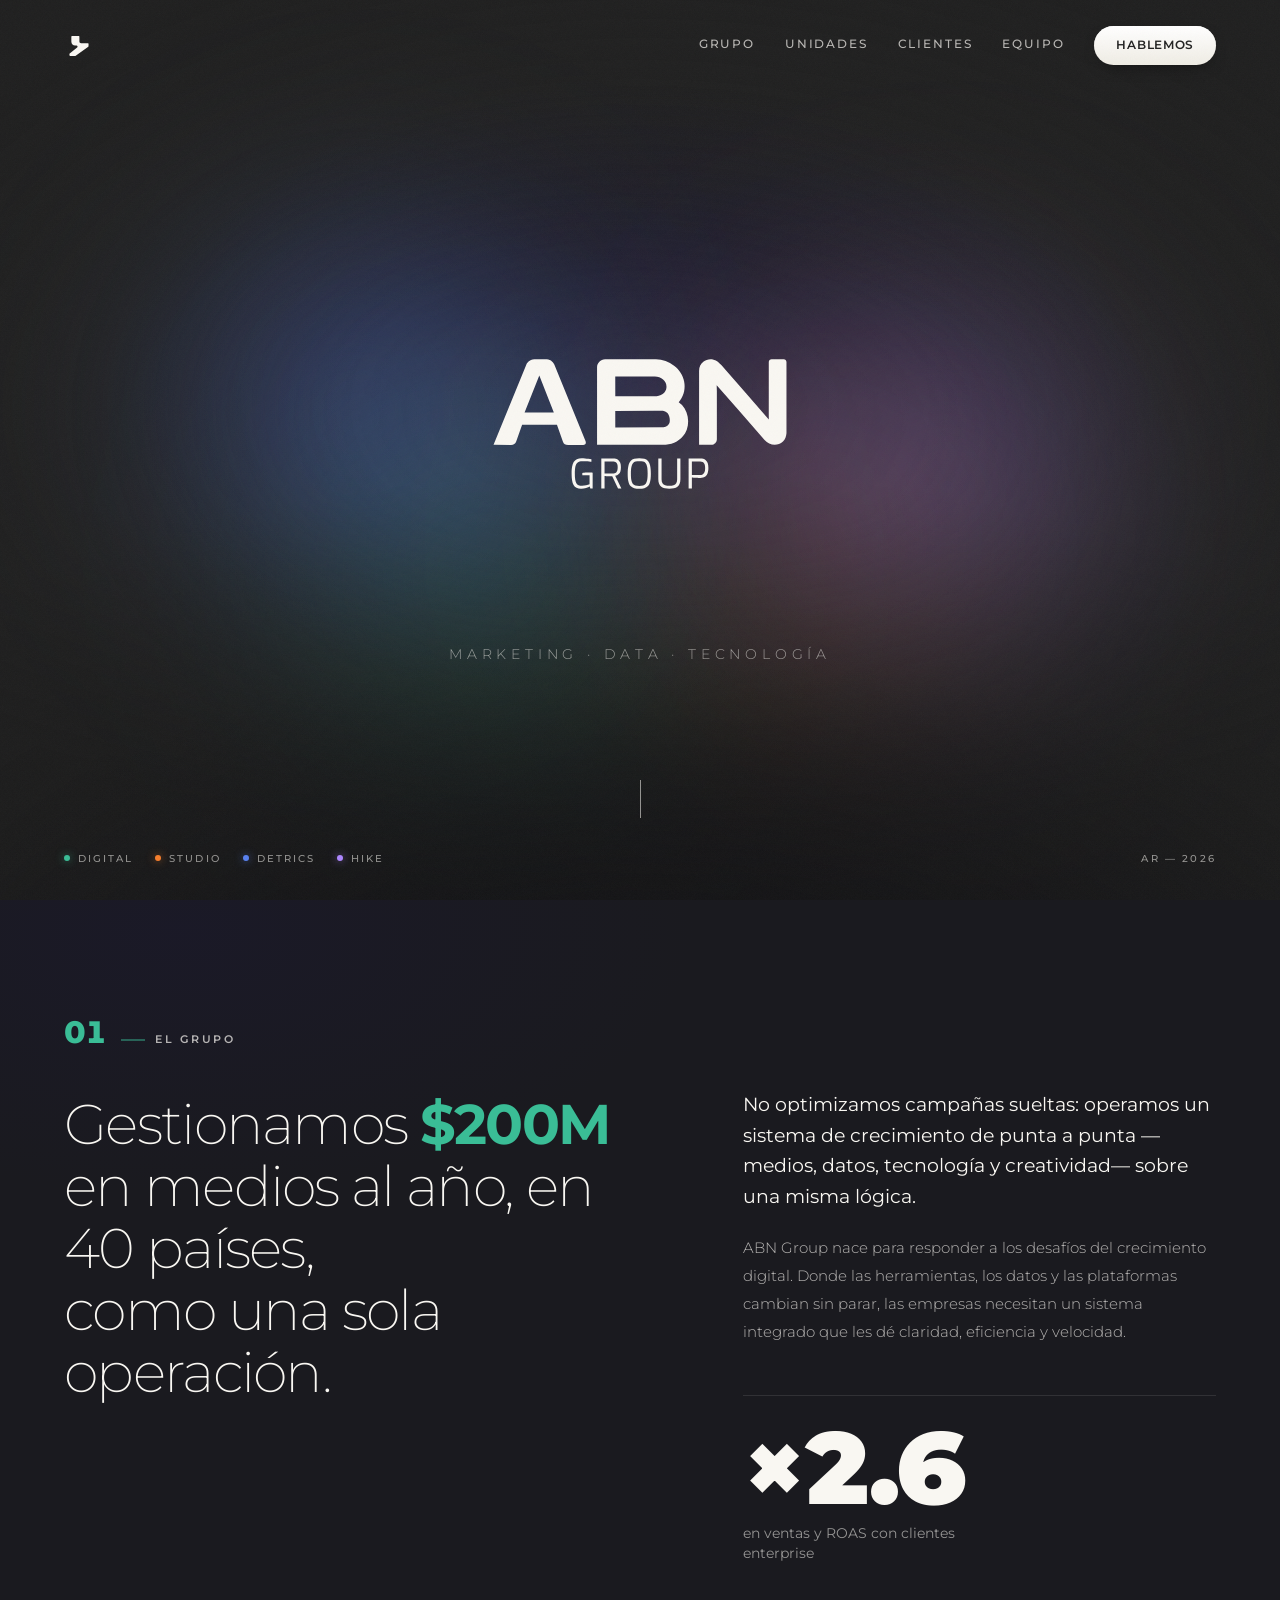
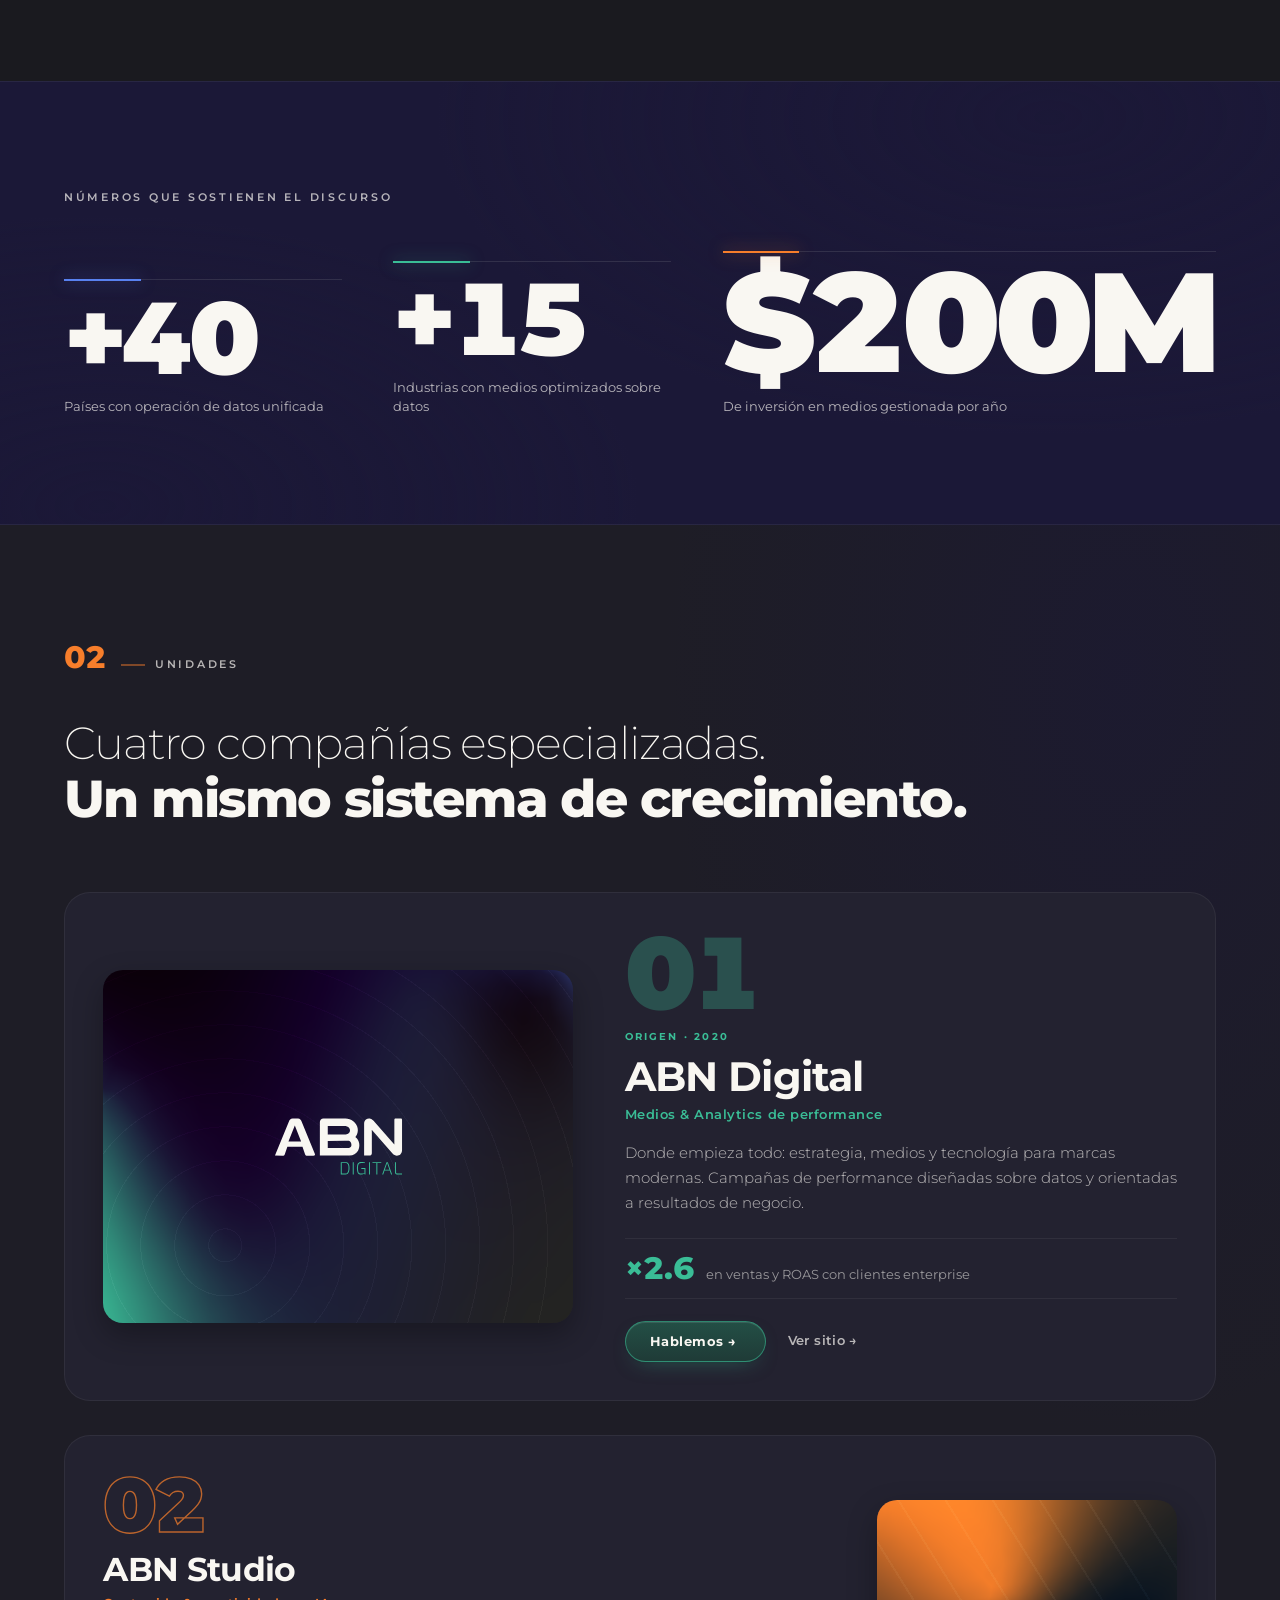
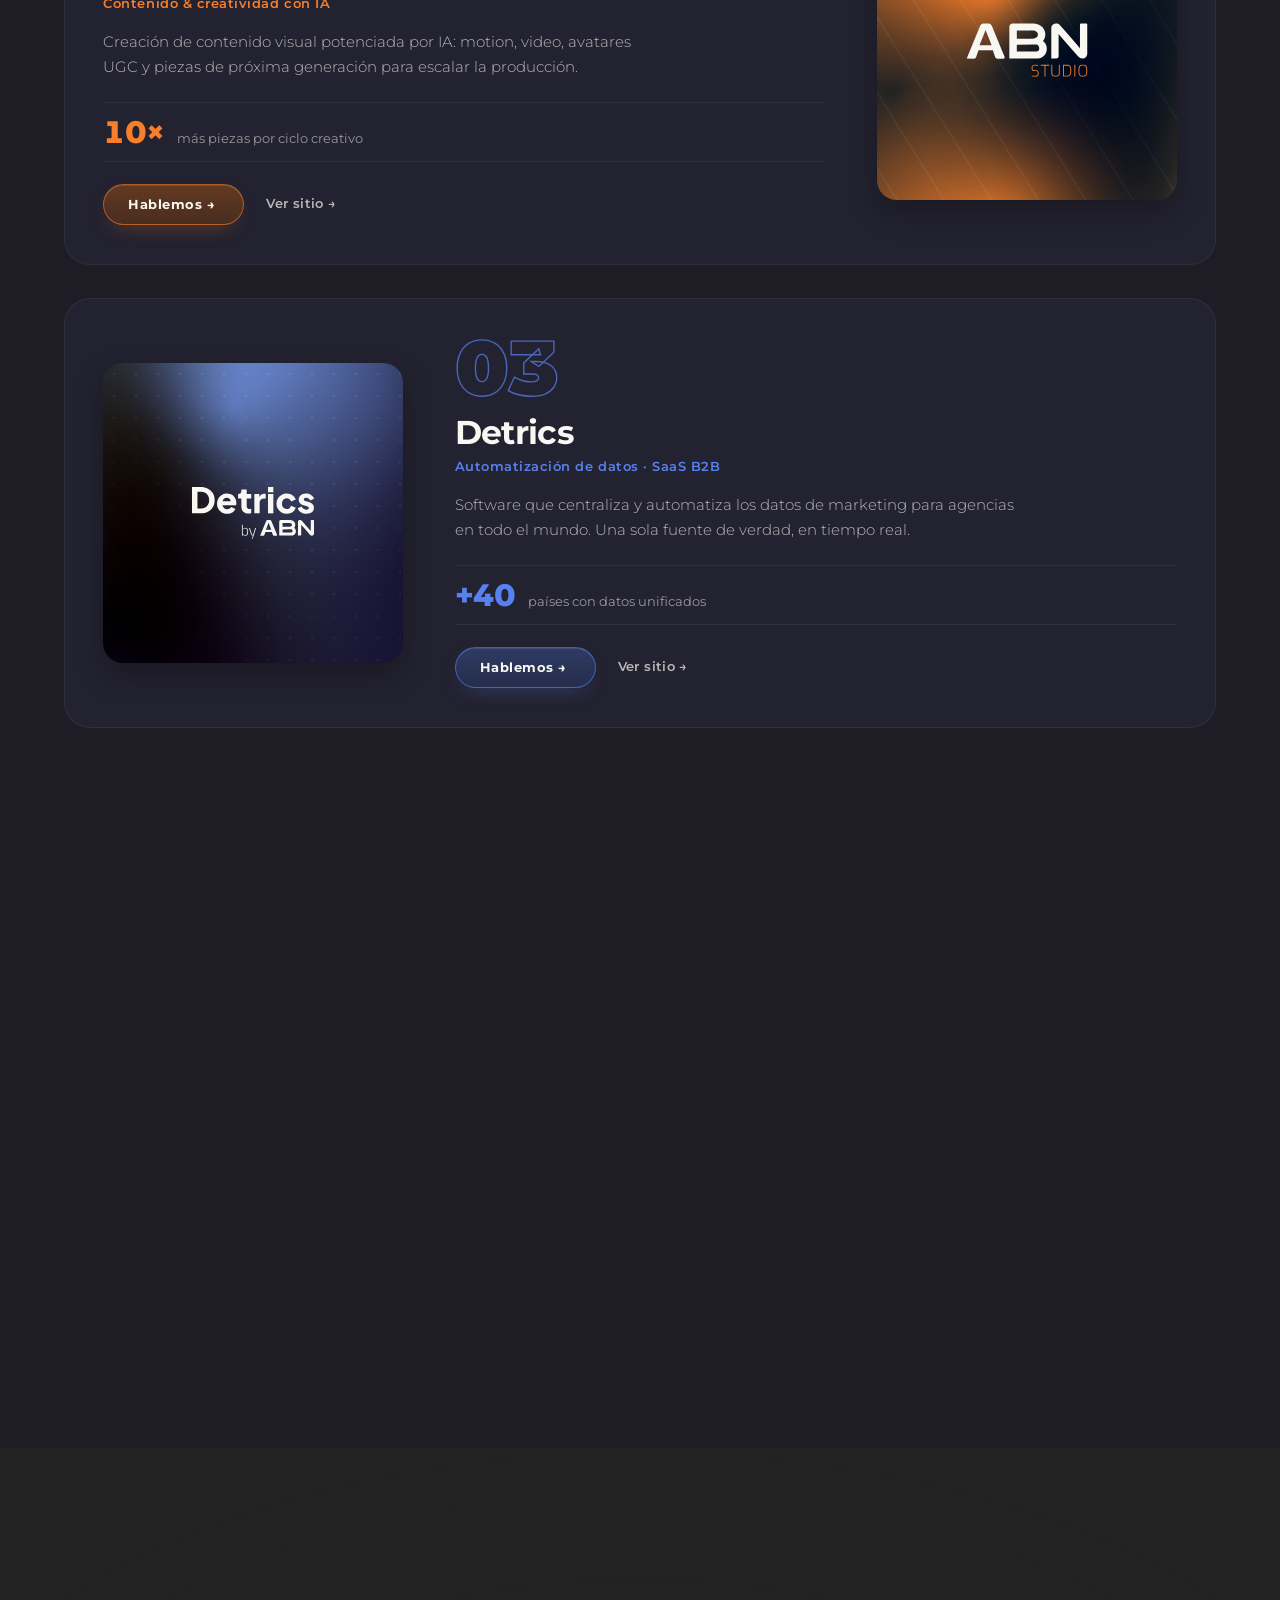
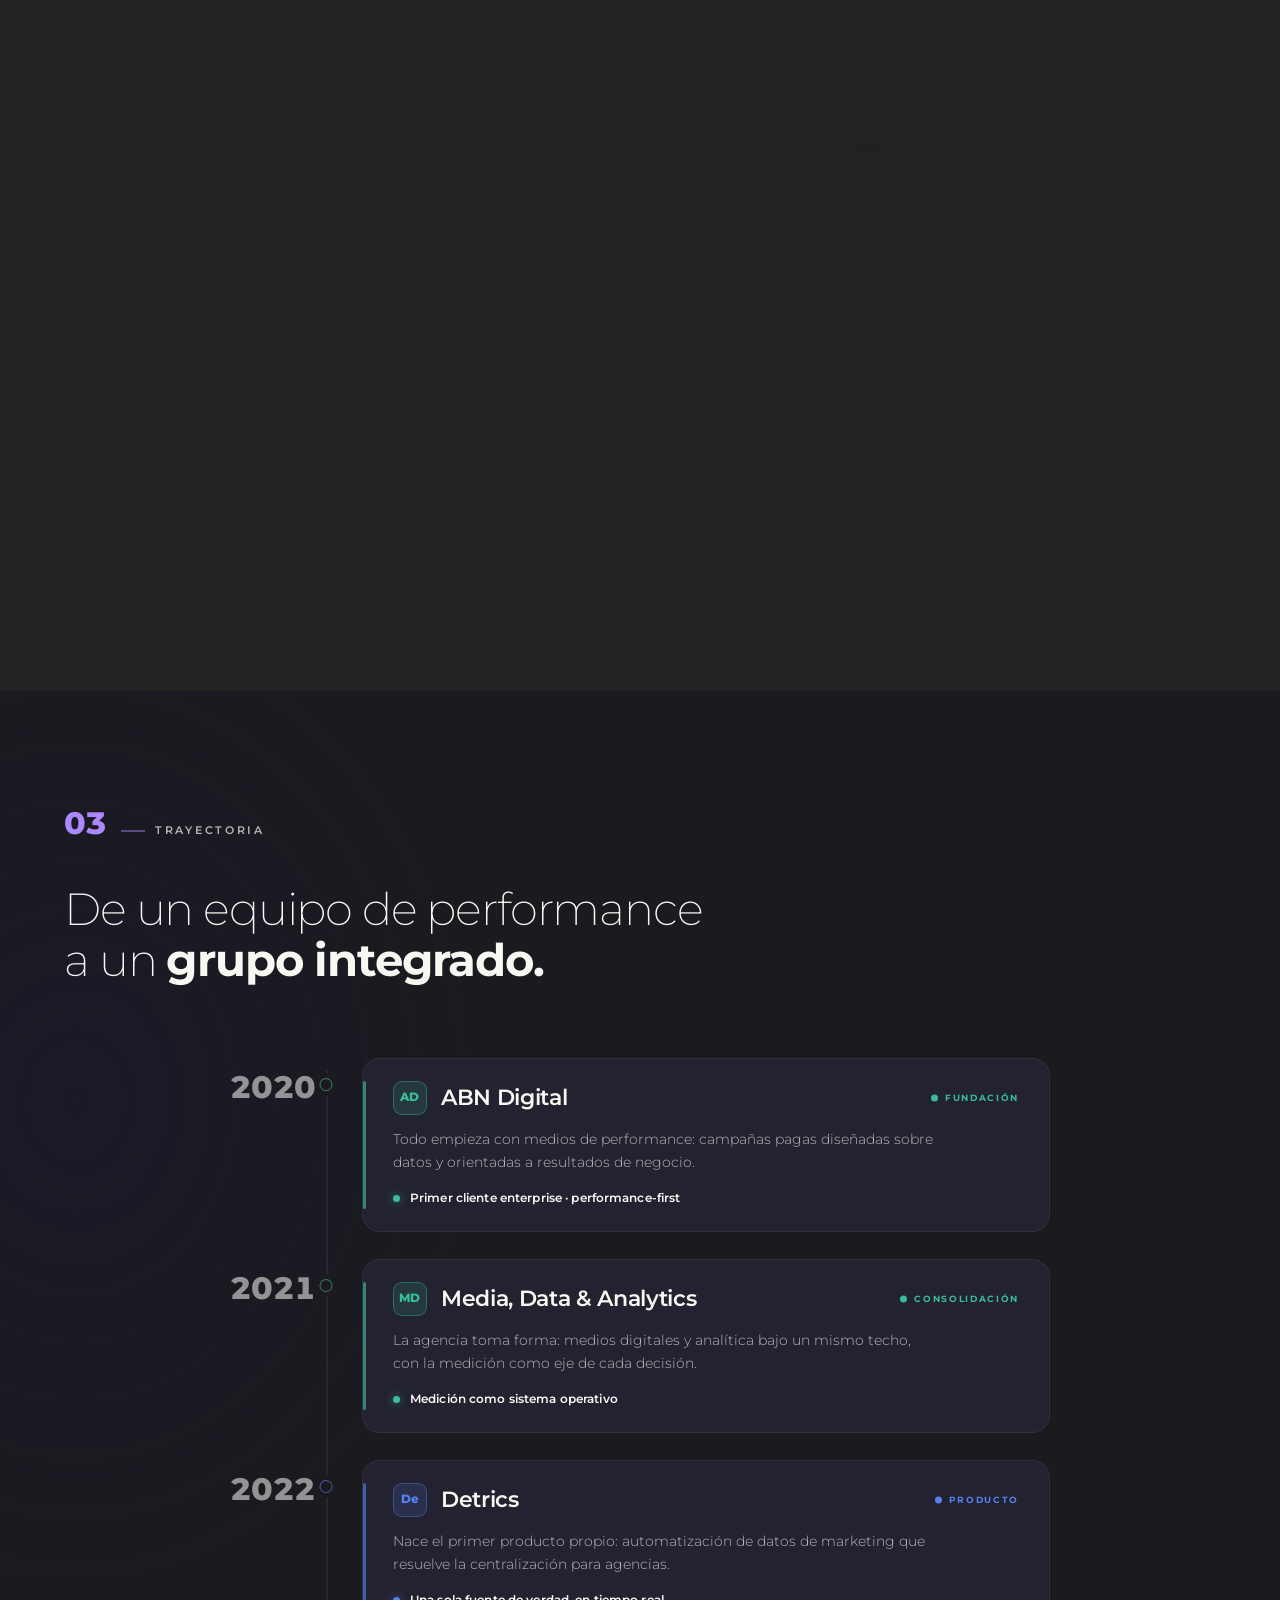
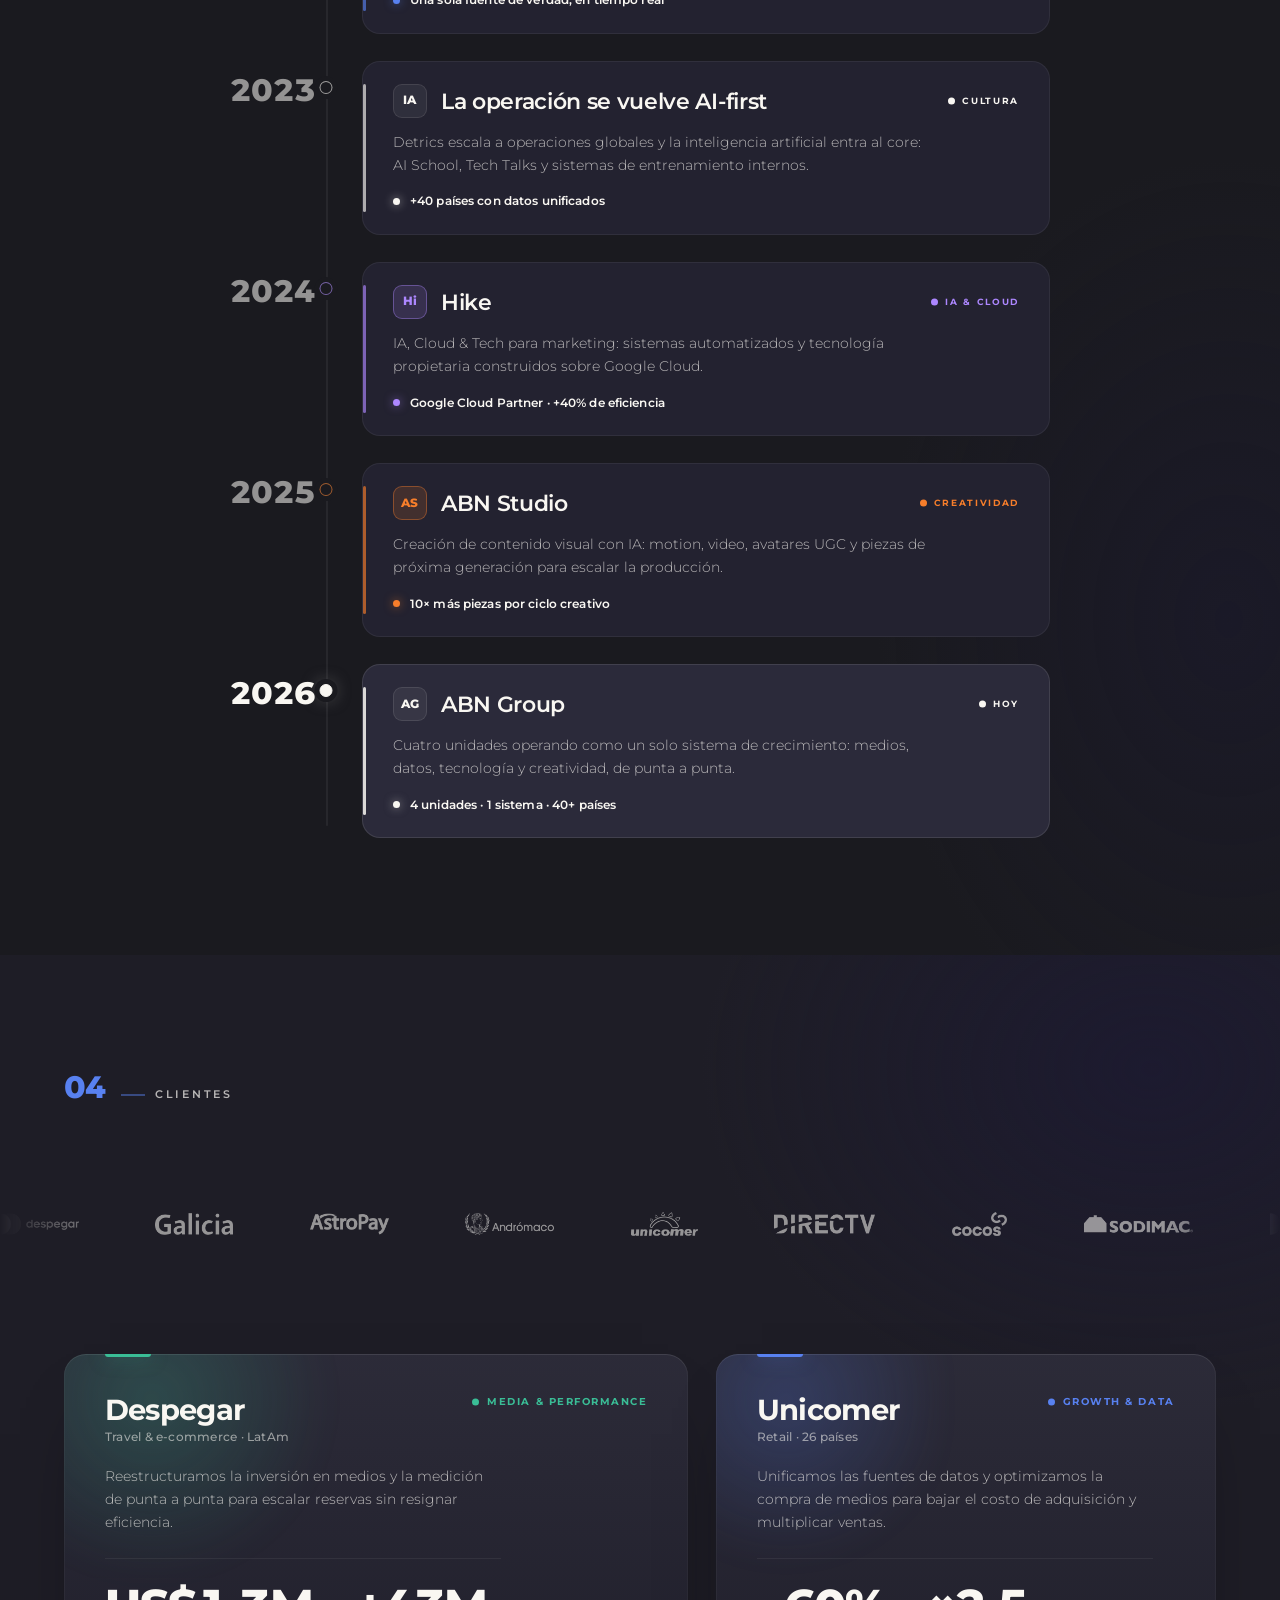
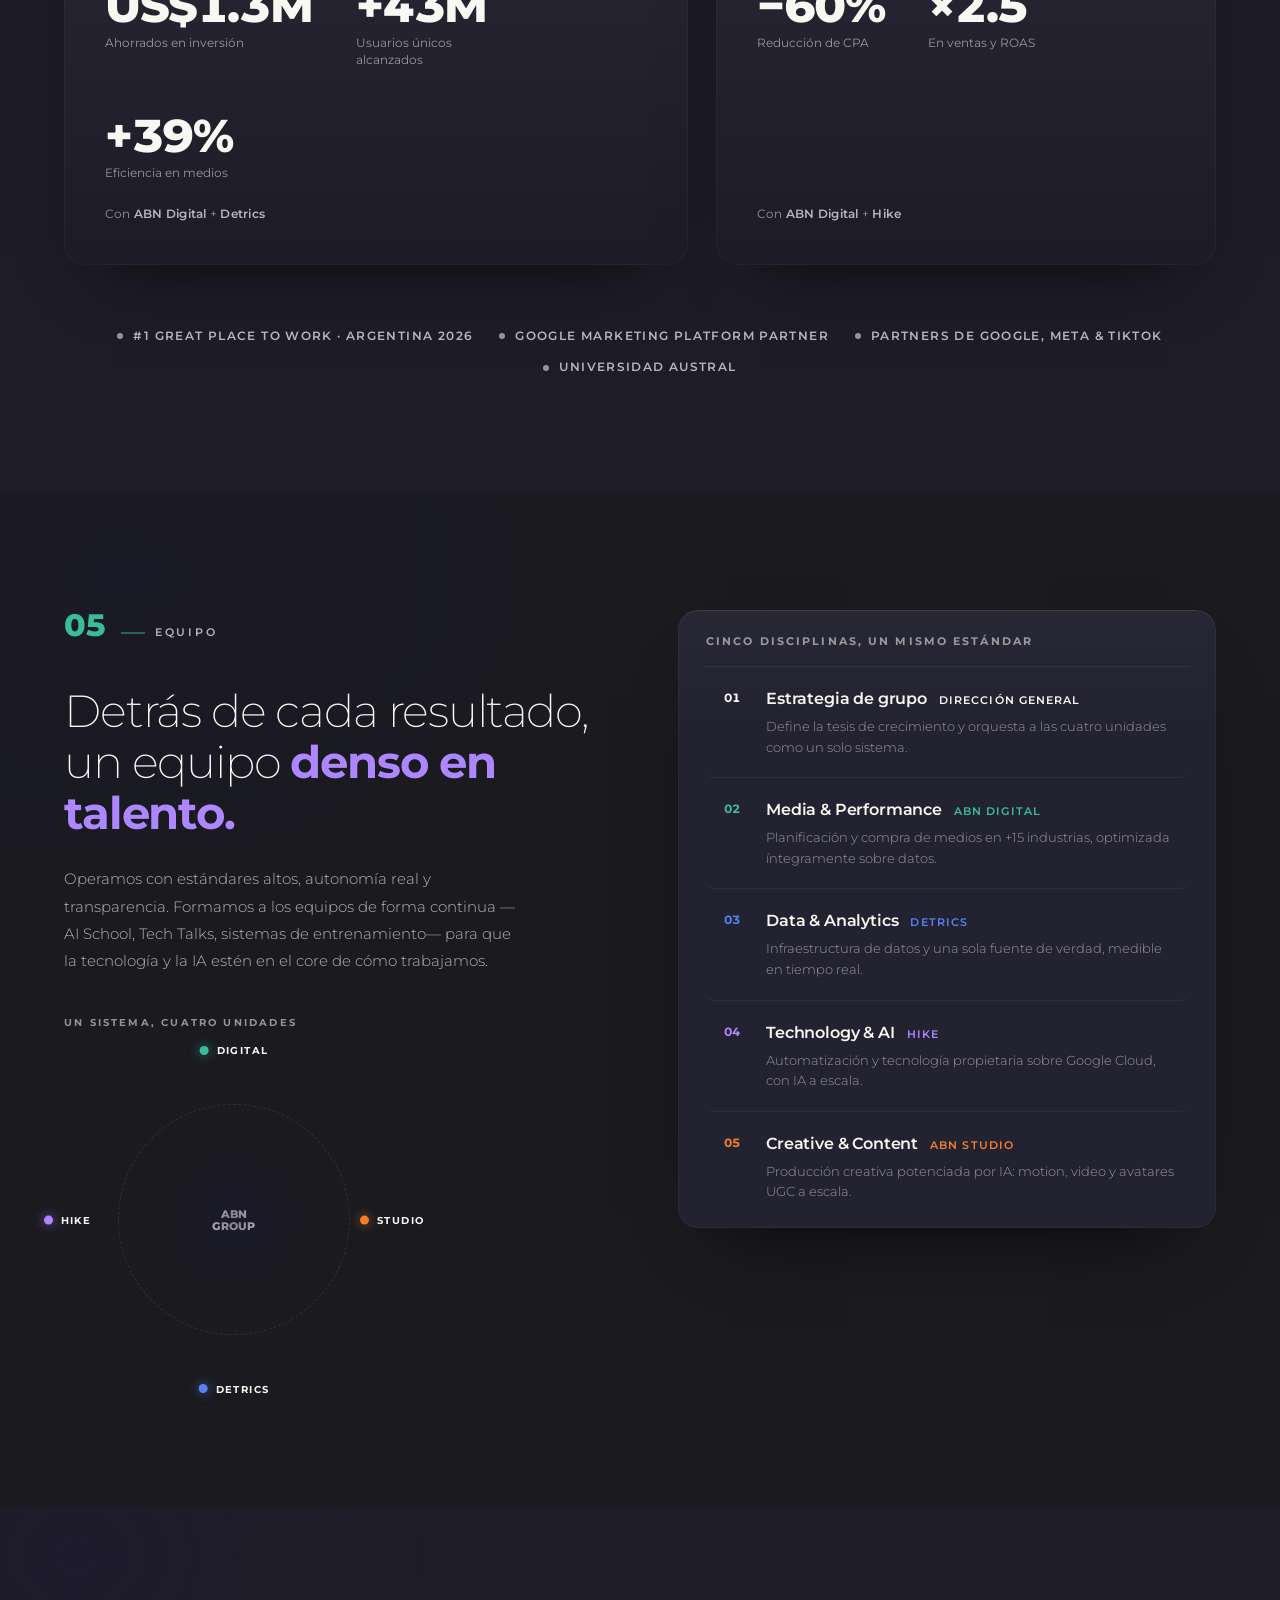
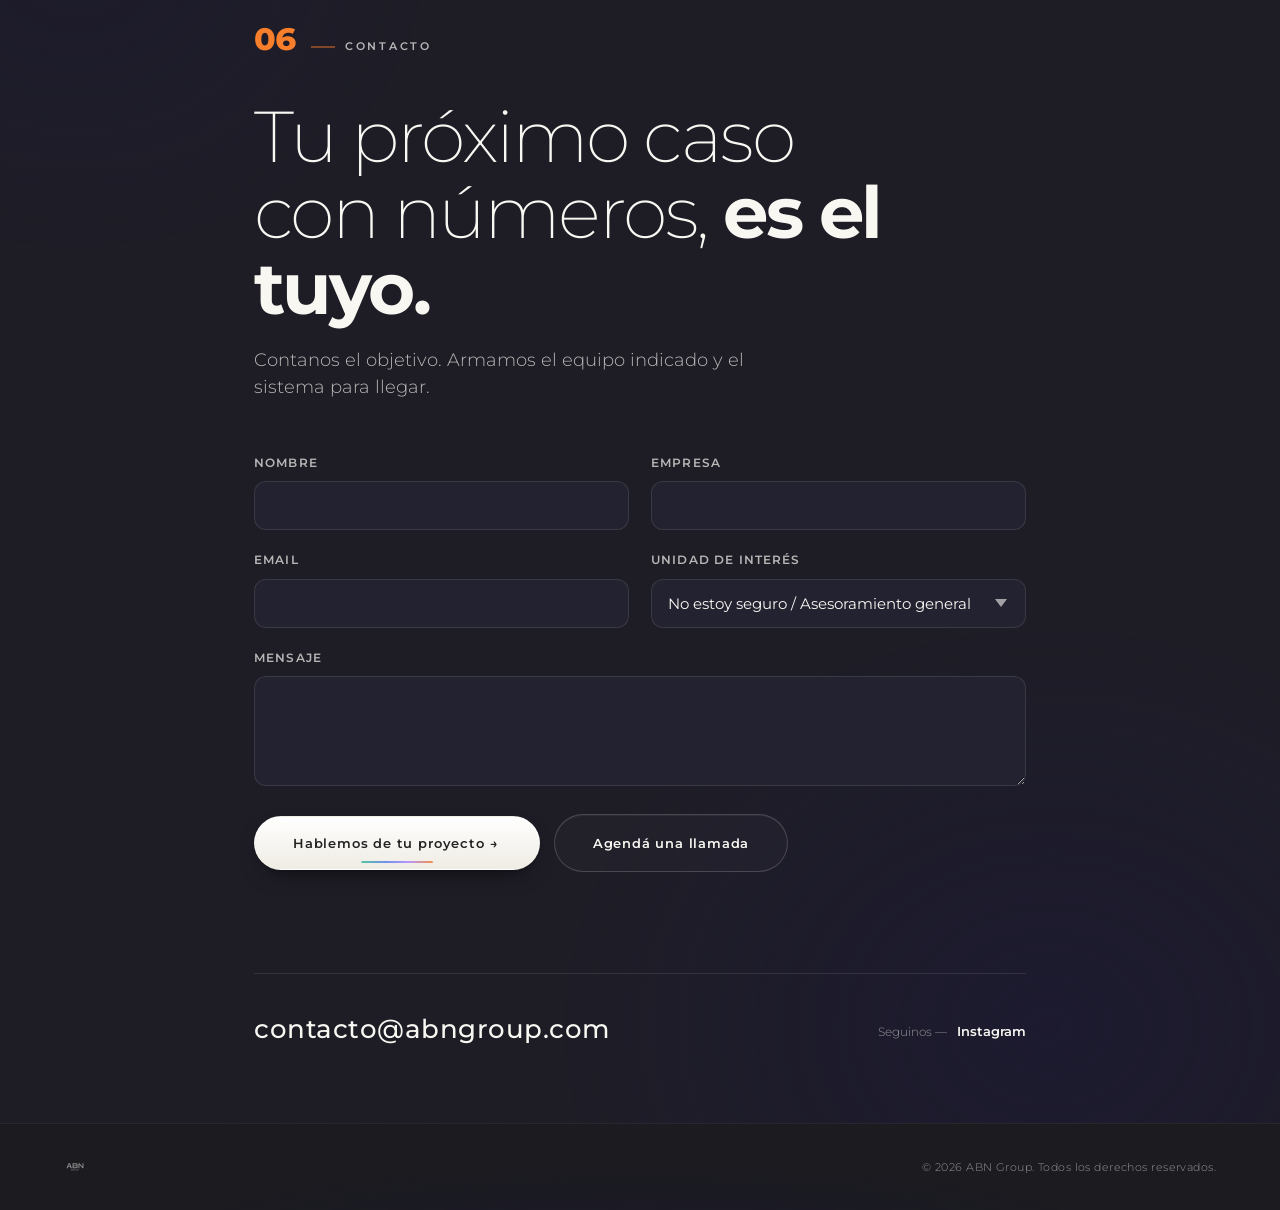
==== commit 14a55f07: "Elevación autoral: índice numerado por sección, momento full-bleed de cifras, unidad feature + tiles" ====
--- a/index.html
+++ b/index.html
@@ -6,12 +6,12 @@
 
   <!-- SEO -->
   <title>ABN Group — Marketing, Data & Tecnología</title>
-  <meta name="description" content="ABN Group impulsa el crecimiento digital de empresas a través de una visión integrada que combina Marketing, Data y Tecnología. Cuatro unidades: ABN Digital, ABN Studio, Detrics y Hike.">
+  <meta name="description" content="ABN Group opera $200M de inversión en medios al año, en 40 países, como un solo sistema de crecimiento. Cuatro unidades: ABN Digital, ABN Studio, Detrics y Hike.">
   <meta name="keywords" content="ABN Group, ABN Digital, ABN Studio, Detrics, Hike, marketing, data, tecnología, inteligencia artificial, performance">
 
   <!-- Open Graph -->
   <meta property="og:title" content="ABN Group — Marketing, Data & Tecnología">
-  <meta property="og:description" content="Cuatro unidades. Una visión integrada. Transformamos atención en resultados medibles.">
+  <meta property="og:description" content="$200M en medios. 40 países. Cuatro unidades, un solo sistema de crecimiento.">
   <meta property="og:type" content="website">
   <meta property="og:locale" content="es_AR">
 
@@ -29,7 +29,7 @@
 
 <body>
 
-  <a href="#vision" class="skip-link">Saltar al contenido</a>
+  <a href="#grupo" class="skip-link">Saltar al contenido</a>
 
   <!-- ==================== NAVIGATION ==================== -->
   <nav class="nav" id="nav">
@@ -37,7 +37,7 @@
       <img src="assets/ABN Icon - JP Ash W.svg" alt="ABN Group">
     </a>
     <div class="nav-links">
-      <a href="#vision" class="nav-link">Grupo</a>
+      <a href="#grupo" class="nav-link">Grupo</a>
       <a href="#unidades" class="nav-link">Unidades</a>
       <a href="#clientes" class="nav-link">Clientes</a>
       <a href="#equipo" class="nav-link">Equipo</a>
@@ -57,78 +57,108 @@
 
     <div class="hero-content">
       <img src="assets/ABN Group Logo - JP Ash W.svg" alt="ABN Group" class="hero-logo">
-      <p class="hero-tagline">Marketing · Data · Tecnología</p>
-    </div>
-
-    <a href="#vision" class="hero-scroll" aria-label="Desplazarse hacia abajo">
+      <p class="hero-tagline">Marketing&nbsp;·&nbsp;Data&nbsp;·&nbsp;Tecnología</p>
+    </div>
+
+    <a href="#grupo" class="hero-scroll" aria-label="Desplazarse hacia abajo">
       <div class="hero-scroll-line"></div>
     </a>
 
+    <!-- metadata asimétrica: cluster de unidades a la izquierda, índice a la derecha -->
     <div class="hero-bottom">
-      <span class="hero-bottom-left">Digital · Studio · Detrics · Hike</span>
-      <span class="hero-bottom-center">Cuatro unidades. Una visión.</span>
-      <span class="hero-bottom-right">2026</span>
-    </div>
-  </section>
-
-
-  <!-- ==================== VISIÓN / WHY ABN GROUP ==================== -->
-  <section class="vision" id="vision">
+      <span class="hero-units" aria-label="Unidades del grupo">
+        <span class="hero-unit"><i style="--unit:var(--green)"></i>Digital</span>
+        <span class="hero-unit"><i style="--unit:var(--orange)"></i>Studio</span>
+        <span class="hero-unit"><i style="--unit:var(--lblue)"></i>Detrics</span>
+        <span class="hero-unit"><i style="--unit:var(--violet)"></i>Hike</span>
+      </span>
+      <span class="hero-index">AR — 2026</span>
+    </div>
+  </section>
+
+
+  <!-- ==================== 01 · EL GRUPO ==================== -->
+  <section class="vision" id="grupo">
     <div class="container">
-      <div class="section-label reveal">Nuestra visión</div>
-
       <div class="vision-grid">
-        <h2 class="vision-heading reveal">
-          Impulsamos el crecimiento digital de empresas a través de una visión integrada que combina <em>Marketing, Data&nbsp;&&nbsp;Tecnología.</em>
-        </h2>
+        <div class="vision-lead-col">
+          <div class="section-index reveal" style="--accent:var(--green)">
+            <span class="section-index-num">01</span>
+            <span class="section-index-label">El grupo</span>
+          </div>
+
+          <h2 class="vision-heading reveal-lines">
+            <span class="line"><span>Gestionamos <b class="hue" style="--accent:var(--green)">$200M</b></span></span>
+            <span class="line"><span>en medios al año, en 40 países,</span></span>
+            <span class="line"><span>como una sola operación.</span></span>
+          </h2>
+        </div>
 
         <div class="vision-body">
-          <p class="vision-lead reveal reveal-d1">Ofrecemos soluciones estratégicas basadas en datos, inteligencia artificial y ejecución de alto nivel, ayudando a las compañías a transformar atención en resultados medibles.</p>
-          <p class="vision-text reveal reveal-d2">Nace para responder a los nuevos desafíos del crecimiento digital. En un entorno donde las herramientas, los datos y las plataformas evolucionan constantemente, las empresas necesitan sistemas integrados que les permitan trabajar con mayor claridad, eficiencia y velocidad.</p>
-        </div>
-      </div>
-
-      <!-- Cifras de trayectoria -->
-      <div class="stats-strip">
-        <div class="stat reveal reveal-d1">
-          <span class="stat-num" data-target="40" data-prefix="+">+0</span>
-          <span class="stat-label">Países</span>
-        </div>
-        <div class="stat reveal reveal-d2">
-          <span class="stat-num" data-target="15" data-prefix="+">+0</span>
-          <span class="stat-label">Industrias</span>
-        </div>
-        <div class="stat reveal reveal-d3">
-          <span class="stat-num" data-target="200" data-prefix="$" data-suffix="M">$0M</span>
-          <span class="stat-label">De inversión anual gestionada</span>
-        </div>
-      </div>
-    </div>
-  </section>
-
-
-  <!-- ==================== UNIDADES (Companies + Services fused) ==================== -->
+          <p class="vision-lead reveal reveal-d1">No optimizamos campañas sueltas: operamos un sistema de crecimiento de punta a punta —medios, datos, tecnología y creatividad— sobre una misma lógica.</p>
+          <p class="vision-text reveal reveal-d2">ABN Group nace para responder a los desafíos del crecimiento digital. Donde las herramientas, los datos y las plataformas cambian sin parar, las empresas necesitan un sistema integrado que les dé claridad, eficiencia y velocidad.</p>
+
+          <!-- ancla tipográfica: numeral gigante que ocupa el cuadrante -->
+          <div class="vision-anchor reveal reveal-d2" aria-hidden="true">
+            <span class="vision-anchor-num">×2.6</span>
+            <span class="vision-anchor-txt">en ventas y ROAS con clientes enterprise</span>
+          </div>
+        </div>
+      </div>
+    </div>
+  </section>
+
+
+  <!-- ==================== MOMENTO · PRUEBA (full-bleed) ==================== -->
+  <section class="proof" id="proof" aria-label="Cifras de trayectoria">
+    <div class="container">
+      <p class="proof-kicker reveal">Números que sostienen el discurso</p>
+      <div class="proof-grid">
+        <div class="proof-stat reveal" style="--accent:var(--lblue)">
+          <span class="proof-num" data-target="40" data-prefix="+">+0</span>
+          <span class="proof-label">Países con operación de datos unificada</span>
+        </div>
+        <div class="proof-stat reveal reveal-d1" style="--accent:var(--green)">
+          <span class="proof-num" data-target="15" data-prefix="+">+0</span>
+          <span class="proof-label">Industrias con medios optimizados sobre datos</span>
+        </div>
+        <div class="proof-stat proof-stat--hero reveal reveal-d2" style="--accent:var(--orange)">
+          <span class="proof-num" data-target="200" data-prefix="$" data-suffix="M">$0M</span>
+          <span class="proof-label">De inversión en medios gestionada por año</span>
+        </div>
+      </div>
+    </div>
+  </section>
+
+
+  <!-- ==================== 02 · UNIDADES ==================== -->
   <section class="units" id="unidades">
     <div class="container">
-      <div class="section-label reveal">Nuestras unidades</div>
-
-      <h2 class="units-heading reveal">
-        Cuatro compañías especializadas.<br><strong>Un mismo sistema de crecimiento.</strong>
+      <div class="section-index reveal" style="--accent:var(--orange)">
+        <span class="section-index-num">02</span>
+        <span class="section-index-label">Unidades</span>
+      </div>
+
+      <h2 class="units-heading reveal-lines">
+        <span class="line"><span>Cuatro compañías especializadas.</span></span>
+        <span class="line"><span><b class="up">Un mismo sistema de crecimiento.</b></span></span>
       </h2>
 
       <div class="units-list">
 
-        <!-- ABN Digital -->
-        <article class="unit reveal reveal-d1" style="--unit: var(--green);">
-          <div class="unit-visual">
-            <img src="assets/ABN Digital Gradientes (JP)-01.svg" alt="" class="unit-bg" loading="lazy">
+        <!-- ABN Digital — FEATURE (origen, 2020) -->
+        <article class="unit unit--feature reveal-side" style="--unit: var(--green);">
+          <div class="unit-visual unit-visual--signal">
+            <img src="assets/ABN Digital Gradientes (JP)-01.svg" alt="" class="unit-bg" data-parallax="0.06" loading="lazy">
+            <span class="unit-motif" aria-hidden="true"></span>
             <div class="unit-logo"><img src="assets/ABN Digital Logo - JP Ash W.svg" alt="ABN Digital"></div>
           </div>
           <div class="unit-body">
-            <span class="unit-num">01</span>
+            <span class="unit-index" aria-hidden="true">01</span>
+            <span class="unit-since">Origen · 2020</span>
             <h3 class="unit-name">ABN Digital</h3>
             <p class="unit-kicker">Medios &amp; Analytics de performance</p>
-            <p class="unit-desc">Estrategia, medios y tecnología para marcas modernas. Campañas de performance diseñadas sobre datos y orientadas a resultados de negocio.</p>
+            <p class="unit-desc">Donde empieza todo: estrategia, medios y tecnología para marcas modernas. Campañas de performance diseñadas sobre datos y orientadas a resultados de negocio.</p>
             <div class="unit-result">
               <span class="unit-result-num">×2.6</span>
               <span class="unit-result-txt">en ventas y ROAS con clientes enterprise</span>
@@ -140,20 +170,21 @@
           </div>
         </article>
 
-        <!-- ABN Studio -->
-        <article class="unit reveal reveal-d2" style="--unit: var(--orange);">
-          <div class="unit-visual">
-            <img src="assets/ABN Studio Gradientes (JP)-02.svg" alt="" class="unit-bg" loading="lazy">
+        <!-- ABN Studio — compact, tile flipped -->
+        <article class="unit unit--compact unit--flip reveal-side" style="--unit: var(--orange);">
+          <div class="unit-visual unit-visual--motion">
+            <img src="assets/ABN Studio Gradientes (JP)-02.svg" alt="" class="unit-bg" data-parallax="0.06" loading="lazy">
+            <span class="unit-motif" aria-hidden="true"></span>
             <div class="unit-logo"><img src="assets/ABN Studio Logo - JP Ash W.svg" alt="ABN Studio"></div>
           </div>
           <div class="unit-body">
-            <span class="unit-num">02</span>
+            <span class="unit-index" aria-hidden="true">02</span>
             <h3 class="unit-name">ABN Studio</h3>
             <p class="unit-kicker">Contenido &amp; creatividad con IA</p>
-            <p class="unit-desc">Creación de contenido visual potenciada por inteligencia artificial: motion, video, avatares UGC y piezas de próxima generación para escalar la producción.</p>
+            <p class="unit-desc">Creación de contenido visual potenciada por IA: motion, video, avatares UGC y piezas de próxima generación para escalar la producción.</p>
             <div class="unit-result">
               <span class="unit-result-num">10×</span>
-              <span class="unit-result-txt">más piezas producidas por ciclo creativo</span>
+              <span class="unit-result-txt">más piezas por ciclo creativo</span>
             </div>
             <div class="unit-actions">
               <button type="button" class="unit-cta" data-unit="ABN Studio">Hablemos</button>
@@ -162,20 +193,21 @@
           </div>
         </article>
 
-        <!-- Detrics -->
-        <article class="unit reveal reveal-d3" style="--unit: var(--lblue);">
-          <div class="unit-visual">
-            <img src="assets/ABN Detrics Gradientes (JP)-03.svg" alt="" class="unit-bg" loading="lazy">
+        <!-- Detrics — compact -->
+        <article class="unit unit--compact reveal-side" style="--unit: var(--lblue);">
+          <div class="unit-visual unit-visual--grid">
+            <img src="assets/ABN Detrics Gradientes (JP)-03.svg" alt="" class="unit-bg" data-parallax="0.06" loading="lazy">
+            <span class="unit-motif" aria-hidden="true"></span>
             <div class="unit-logo"><img src="assets/ABN Detrics JP.svg" alt="Detrics"></div>
           </div>
           <div class="unit-body">
-            <span class="unit-num">03</span>
+            <span class="unit-index" aria-hidden="true">03</span>
             <h3 class="unit-name">Detrics</h3>
             <p class="unit-kicker">Automatización de datos · SaaS B2B</p>
-            <p class="unit-desc">Software como servicio que resuelve la centralización y automatización de datos de marketing para agencias en todo el mundo. Una sola fuente de verdad, en tiempo real.</p>
+            <p class="unit-desc">Software que centraliza y automatiza los datos de marketing para agencias en todo el mundo. Una sola fuente de verdad, en tiempo real.</p>
             <div class="unit-result">
               <span class="unit-result-num">+40</span>
-              <span class="unit-result-txt">países con datos unificados en una plataforma</span>
+              <span class="unit-result-txt">países con datos unificados</span>
             </div>
             <div class="unit-actions">
               <button type="button" class="unit-cta" data-unit="Detrics">Hablemos</button>
@@ -184,20 +216,21 @@
           </div>
         </article>
 
-        <!-- Hike -->
-        <article class="unit reveal reveal-d4" style="--unit: var(--violet);">
-          <div class="unit-visual">
-            <img src="assets/ABN Hike Gradientes (JP)-04.svg" alt="" class="unit-bg" loading="lazy">
+        <!-- Hike — compact, tile flipped -->
+        <article class="unit unit--compact unit--flip reveal-side" style="--unit: var(--violet);">
+          <div class="unit-visual unit-visual--cloud">
+            <img src="assets/ABN Hike Gradientes (JP)-04.svg" alt="" class="unit-bg" data-parallax="0.06" loading="lazy">
+            <span class="unit-motif" aria-hidden="true"></span>
             <div class="unit-logo"><img src="assets/ABN Hike JP.svg" alt="Hike"></div>
           </div>
           <div class="unit-body">
-            <span class="unit-num">04</span>
+            <span class="unit-index" aria-hidden="true">04</span>
             <h3 class="unit-name">Hike</h3>
             <p class="unit-kicker">IA, Cloud &amp; Tecnología para marketing</p>
-            <p class="unit-desc">Sistemas automatizados y tecnología propietaria construidos sobre Google Cloud. Partner de Google Cloud que impulsa eficiencia operativa y adopción de IA a escala.</p>
+            <p class="unit-desc">Sistemas automatizados y tecnología propietaria sobre Google Cloud. Partner de Google Cloud que impulsa eficiencia operativa y adopción de IA a escala.</p>
             <div class="unit-result">
               <span class="unit-result-num">+40%</span>
-              <span class="unit-result-txt">de eficiencia operativa en procesos de medios</span>
+              <span class="unit-result-txt">de eficiencia operativa en medios</span>
             </div>
             <div class="unit-actions">
               <button type="button" class="unit-cta" data-unit="Hike">Hablemos</button>
@@ -217,20 +250,21 @@
   </section>
 
 
-  <!-- ==================== INTEGRACIÓN / AURORA ==================== -->
+  <!-- ==================== INTEGRACIÓN / AURORA (full-bleed) ==================== -->
   <section class="integration" id="integracion">
     <canvas class="aurora-canvas" id="aurora-canvas" aria-hidden="true"></canvas>
     <div class="integration-fallback" aria-hidden="true"></div>
 
     <div class="container integration-inner">
-      <div class="section-label section-label--center reveal">La integración</div>
-
-      <h2 class="integration-heading reveal">
-        No somos una agencia.<br>Somos un <em>sistema de crecimiento</em> integrado.
+      <p class="integration-eyebrow reveal">La integración</p>
+
+      <h2 class="integration-heading reveal-lines">
+        <span class="line"><span>Una sola operación,</span></span>
+        <span class="line"><span>de la adquisición a la escala.</span></span>
       </h2>
 
       <p class="integration-text reveal reveal-d1">
-        Medios, datos, tecnología y creatividad operando bajo una misma lógica. A través de sus cuatro unidades, el grupo cubre el ciclo completo de punta a punta —adquisición, medición, optimización y escala— para ejecutar con velocidad, aprender con profundidad y escalar con consistencia.
+        Medios, datos, tecnología y creatividad bajo una misma lógica. Las cuatro unidades cubren el ciclo completo —adquisición, medición, optimización y escala— para ejecutar con velocidad, aprender con profundidad y escalar con consistencia.
       </p>
 
       <div class="integration-flow reveal reveal-d2">
@@ -246,111 +280,115 @@
   </section>
 
 
-  <!-- ==================== TRAYECTORIA / TIMELINE ==================== -->
+  <!-- ==================== 03 · TRAYECTORIA ==================== -->
   <section class="timeline" id="trayectoria">
     <div class="container">
-      <div class="section-label reveal">Nuestra trayectoria</div>
-
-      <h2 class="timeline-heading reveal">
-        De un equipo de performance<br>a un <em>grupo integrado</em>
+      <div class="section-index reveal" style="--accent:var(--violet)">
+        <span class="section-index-num">03</span>
+        <span class="section-index-label">Trayectoria</span>
+      </div>
+
+      <h2 class="timeline-heading reveal-lines">
+        <span class="line"><span>De un equipo de performance</span></span>
+        <span class="line"><span>a un <b>grupo integrado.</b></span></span>
       </h2>
 
       <div class="tl-track">
         <div class="tl-rail" aria-hidden="true"><span class="tl-rail-fill"></span></div>
 
-        <div class="tl-item reveal reveal-d1" style="--unit: var(--green);">
+        <div class="tl-item reveal-tl" style="--unit: var(--green);">
           <div class="tl-year">2020</div>
           <div class="tl-node"></div>
           <div class="tl-card">
             <div class="tl-card-head">
-              <img src="assets/ABN Digital Logo - JP Ash W.svg" alt="ABN Digital" class="tl-logo tl-logo--abn-digital">
+              <span class="tl-mark" aria-hidden="true">AD</span>
+              <span class="tl-name">ABN Digital</span>
               <span class="tl-tag">Fundación</span>
             </div>
-            <h3 class="tl-title">ABN Digital</h3>
             <p class="tl-desc">Todo empieza con medios de performance: campañas pagas diseñadas sobre datos y orientadas a resultados de negocio.</p>
             <div class="tl-highlight"><span class="tl-highlight-dot" aria-hidden="true"></span>Primer cliente enterprise · performance-first</div>
           </div>
         </div>
 
-        <div class="tl-item reveal reveal-d1" style="--unit: var(--green);">
+        <div class="tl-item reveal-tl" style="--unit: var(--green);">
           <div class="tl-year">2021</div>
           <div class="tl-node"></div>
           <div class="tl-card">
             <div class="tl-card-head">
-              <span class="tl-kicker">Data &amp; Tech</span>
+              <span class="tl-mark" aria-hidden="true">MD</span>
+              <span class="tl-name">Media, Data &amp; Analytics</span>
               <span class="tl-tag">Consolidación</span>
             </div>
-            <h3 class="tl-title">Media, Data &amp; Analytics</h3>
             <p class="tl-desc">La agencia toma forma: medios digitales y analítica bajo un mismo techo, con la medición como eje de cada decisión.</p>
             <div class="tl-highlight"><span class="tl-highlight-dot" aria-hidden="true"></span>Medición como sistema operativo</div>
           </div>
         </div>
 
-        <div class="tl-item reveal reveal-d1" style="--unit: var(--lblue);">
+        <div class="tl-item reveal-tl" style="--unit: var(--lblue);">
           <div class="tl-year">2022</div>
           <div class="tl-node"></div>
           <div class="tl-card">
             <div class="tl-card-head">
-              <img src="assets/ABN Detrics JP.svg" alt="Detrics" class="tl-logo tl-logo--detrics">
+              <span class="tl-mark" aria-hidden="true">De</span>
+              <span class="tl-name">Detrics</span>
               <span class="tl-tag">Producto</span>
             </div>
-            <h3 class="tl-title">Detrics</h3>
             <p class="tl-desc">Nace el primer producto propio: automatización de datos de marketing que resuelve la centralización para agencias.</p>
             <div class="tl-highlight"><span class="tl-highlight-dot" aria-hidden="true"></span>Una sola fuente de verdad, en tiempo real</div>
           </div>
         </div>
 
-        <div class="tl-item reveal reveal-d1" style="--unit: var(--ash);">
+        <div class="tl-item reveal-tl" style="--unit: var(--ash);">
           <div class="tl-year">2023</div>
           <div class="tl-node"></div>
           <div class="tl-card">
             <div class="tl-card-head">
-              <span class="tl-kicker">Cultura &amp; IA</span>
-              <span class="tl-tag">AI-first</span>
-            </div>
-            <h3 class="tl-title">La operación se vuelve AI-first</h3>
+              <span class="tl-mark tl-mark--neutral" aria-hidden="true">IA</span>
+              <span class="tl-name">La operación se vuelve AI-first</span>
+              <span class="tl-tag">Cultura</span>
+            </div>
             <p class="tl-desc">Detrics escala a operaciones globales y la inteligencia artificial entra al core: AI School, Tech Talks y sistemas de entrenamiento internos.</p>
             <div class="tl-highlight"><span class="tl-highlight-dot" aria-hidden="true"></span>+40 países con datos unificados</div>
           </div>
         </div>
 
-        <div class="tl-item reveal reveal-d1" style="--unit: var(--violet);">
+        <div class="tl-item reveal-tl" style="--unit: var(--violet);">
           <div class="tl-year">2024</div>
           <div class="tl-node"></div>
           <div class="tl-card">
             <div class="tl-card-head">
-              <img src="assets/ABN Hike JP.svg" alt="Hike" class="tl-logo tl-logo--hike">
+              <span class="tl-mark" aria-hidden="true">Hi</span>
+              <span class="tl-name">Hike</span>
               <span class="tl-tag">IA &amp; Cloud</span>
             </div>
-            <h3 class="tl-title">Hike</h3>
             <p class="tl-desc">IA, Cloud &amp; Tech para marketing: sistemas automatizados y tecnología propietaria construidos sobre Google Cloud.</p>
             <div class="tl-highlight"><span class="tl-highlight-dot" aria-hidden="true"></span>Google Cloud Partner · +40% de eficiencia</div>
           </div>
         </div>
 
-        <div class="tl-item reveal reveal-d1" style="--unit: var(--orange);">
+        <div class="tl-item reveal-tl" style="--unit: var(--orange);">
           <div class="tl-year">2025</div>
           <div class="tl-node"></div>
           <div class="tl-card">
             <div class="tl-card-head">
-              <img src="assets/ABN Studio Logo - JP Ash W.svg" alt="ABN Studio" class="tl-logo tl-logo--abn-studio">
+              <span class="tl-mark" aria-hidden="true">AS</span>
+              <span class="tl-name">ABN Studio</span>
               <span class="tl-tag">Creatividad</span>
             </div>
-            <h3 class="tl-title">ABN Studio</h3>
             <p class="tl-desc">Creación de contenido visual con IA: motion, video, avatares UGC y piezas de próxima generación para escalar la producción.</p>
             <div class="tl-highlight"><span class="tl-highlight-dot" aria-hidden="true"></span>10× más piezas por ciclo creativo</div>
           </div>
         </div>
 
-        <div class="tl-item tl-item--now reveal reveal-d1" style="--unit: var(--ash);">
+        <div class="tl-item tl-item--now reveal-tl" style="--unit: var(--ash);">
           <div class="tl-year">2026</div>
           <div class="tl-node"></div>
           <div class="tl-card">
             <div class="tl-card-head">
-              <img src="assets/ABN Group Logo - JP Ash W.svg" alt="ABN Group" class="tl-logo tl-logo--abn-group">
+              <span class="tl-mark tl-mark--neutral" aria-hidden="true">AG</span>
+              <span class="tl-name">ABN Group</span>
               <span class="tl-tag tl-tag--now">Hoy</span>
             </div>
-            <h3 class="tl-title">ABN Group</h3>
             <p class="tl-desc">Cuatro unidades operando como un solo sistema de crecimiento: medios, datos, tecnología y creatividad, de punta a punta.</p>
             <div class="tl-highlight"><span class="tl-highlight-dot" aria-hidden="true"></span>4 unidades · 1 sistema · 40+ países</div>
           </div>
@@ -361,26 +399,44 @@
   </section>
 
 
-  <!-- ==================== CLIENTES / PRUEBA SOCIAL ==================== -->
+  <!-- ==================== 04 · CLIENTES ==================== -->
   <section class="clients" id="clientes">
     <div class="container">
-      <div class="section-label reveal">Confían en nosotros</div>
-
-      <ul class="client-wall reveal" aria-label="Marcas que confían en ABN Group">
-        <li class="client"><img src="assets/clientes/despegar.png" alt="Despegar" loading="lazy"></li>
-        <li class="client"><img src="assets/clientes/galicia.png" alt="Banco Galicia" loading="lazy"></li>
-        <li class="client"><img src="assets/clientes/astropay.png" alt="AstroPay" loading="lazy"></li>
-        <li class="client"><img src="assets/clientes/andromaco.png" alt="Andrómaco" loading="lazy"></li>
-        <li class="client"><img src="assets/clientes/unicomer.png" alt="Unicomer" loading="lazy"></li>
-        <li class="client"><img src="assets/clientes/directv.png" alt="DIRECTV" loading="lazy"></li>
-        <li class="client"><img src="assets/clientes/cocos.png" alt="Cocos" loading="lazy"></li>
-        <li class="client"><img src="assets/clientes/sodimac.png" alt="Sodimac" loading="lazy"></li>
-      </ul>
-
+      <div class="section-index reveal" style="--accent:var(--lblue)">
+        <span class="section-index-num">04</span>
+        <span class="section-index-label">Clientes</span>
+      </div>
+    </div>
+
+    <!-- MARQUESINA: full-bleed, fade en bordes, pausa en hover, revela color de unidad casa -->
+    <div class="marquee reveal" aria-label="Marcas que confían en ABN Group">
+      <div class="marquee-track">
+        <a class="mq-logo" style="--unit:var(--green)"  aria-label="Despegar"><img src="assets/clientes/despegar.png" alt="Despegar" loading="lazy"></a>
+        <a class="mq-logo" style="--unit:var(--orange)" aria-label="Banco Galicia"><img src="assets/clientes/galicia.png" alt="Banco Galicia" loading="lazy"></a>
+        <a class="mq-logo" style="--unit:var(--lblue)"  aria-label="AstroPay"><img src="assets/clientes/astropay.png" alt="AstroPay" loading="lazy"></a>
+        <a class="mq-logo" style="--unit:var(--violet)" aria-label="Andrómaco"><img src="assets/clientes/andromaco.png" alt="Andrómaco" loading="lazy"></a>
+        <a class="mq-logo" style="--unit:var(--lblue)"  aria-label="Unicomer"><img src="assets/clientes/unicomer.png" alt="Unicomer" loading="lazy"></a>
+        <a class="mq-logo" style="--unit:var(--green)"  aria-label="DIRECTV"><img src="assets/clientes/directv.png" alt="DIRECTV" loading="lazy"></a>
+        <a class="mq-logo" style="--unit:var(--orange)" aria-label="Cocos"><img src="assets/clientes/cocos.png" alt="Cocos" loading="lazy"></a>
+        <a class="mq-logo" style="--unit:var(--violet)" aria-label="Sodimac"><img src="assets/clientes/sodimac.png" alt="Sodimac" loading="lazy"></a>
+      </div>
+      <!-- duplicado para loop continuo (aria-hidden) -->
+      <div class="marquee-track" aria-hidden="true">
+        <a class="mq-logo" style="--unit:var(--green)"><img src="assets/clientes/despegar.png" alt="" loading="lazy"></a>
+        <a class="mq-logo" style="--unit:var(--orange)"><img src="assets/clientes/galicia.png" alt="" loading="lazy"></a>
+        <a class="mq-logo" style="--unit:var(--lblue)"><img src="assets/clientes/astropay.png" alt="" loading="lazy"></a>
+        <a class="mq-logo" style="--unit:var(--violet)"><img src="assets/clientes/andromaco.png" alt="" loading="lazy"></a>
+        <a class="mq-logo" style="--unit:var(--lblue)"><img src="assets/clientes/unicomer.png" alt="" loading="lazy"></a>
+        <a class="mq-logo" style="--unit:var(--green)"><img src="assets/clientes/directv.png" alt="" loading="lazy"></a>
+        <a class="mq-logo" style="--unit:var(--orange)"><img src="assets/clientes/cocos.png" alt="" loading="lazy"></a>
+        <a class="mq-logo" style="--unit:var(--violet)"><img src="assets/clientes/sodimac.png" alt="" loading="lazy"></a>
+      </div>
+    </div>
+
+    <div class="container">
       <!-- Casos con métricas -->
-      <div class="section-label section-label--sub reveal">Resultados con sustento</div>
       <div class="cases">
-        <article class="case reveal reveal-d1" style="--unit: var(--green);">
+        <article class="case reveal-side" style="--unit: var(--green);">
           <header class="case-head">
             <div class="case-head-main">
               <span class="case-client">Despegar</span>
@@ -406,7 +462,7 @@
           <footer class="case-foot">Con <strong>ABN Digital</strong> + <strong>Detrics</strong></footer>
         </article>
 
-        <article class="case reveal reveal-d2" style="--unit: var(--lblue);">
+        <article class="case reveal-side" style="--unit: var(--lblue);">
           <header class="case-head">
             <div class="case-head-main">
               <span class="case-client">Unicomer</span>
@@ -429,7 +485,7 @@
         </article>
       </div>
 
-      <!-- Badges / partners -->
+      <!-- Badges / partners — tratamiento plano (tick + tracking, sin pill) -->
       <ul class="badges reveal" aria-label="Reconocimientos y partnerships">
         <li class="badge">#1 Great Place to Work · Argentina 2026</li>
         <li class="badge">Google Marketing Platform Partner</li>
@@ -440,19 +496,33 @@
   </section>
 
 
-  <!-- ==================== EQUIPO / LIDERAZGO ==================== -->
+  <!-- ==================== 05 · EQUIPO ==================== -->
   <section class="team" id="equipo">
     <div class="container">
-      <div class="section-label reveal">Equipo &amp; liderazgo</div>
-
       <div class="team-grid">
         <div class="team-lead">
-          <h2 class="team-heading reveal">Detrás de cada resultado,<br>un <em>equipo denso en talento.</em></h2>
-          <p class="team-text reveal reveal-d1">Operamos con una cultura de estándares altos, autonomía real y transparencia. Formamos continuamente a nuestros equipos —AI School, Tech Talks, sistemas de entrenamiento— para que la tecnología y la inteligencia artificial estén en el core de cómo trabajamos.</p>
-          <p class="team-badge reveal reveal-d2">
-            <span class="team-badge-mark">#1</span>
-            <span class="team-badge-txt">Great Place to Work · Argentina 2026</span>
-          </p>
+          <div class="section-index reveal" style="--accent:var(--green)">
+            <span class="section-index-num">05</span>
+            <span class="section-index-label">Equipo</span>
+          </div>
+
+          <h2 class="team-heading reveal-lines">
+            <span class="line"><span>Detrás de cada resultado,</span></span>
+            <span class="line"><span>un equipo <b class="hue" style="--accent:var(--violet)">denso en talento.</b></span></span>
+          </h2>
+          <p class="team-text reveal reveal-d1">Operamos con estándares altos, autonomía real y transparencia. Formamos a los equipos de forma continua —AI School, Tech Talks, sistemas de entrenamiento— para que la tecnología y la IA estén en el core de cómo trabajamos.</p>
+
+          <!-- diagrama del sistema de 4 unidades: ocupa el cuadrante muerto -->
+          <div class="team-system reveal reveal-d2" aria-hidden="true">
+            <span class="team-system-label">Un sistema, cuatro unidades</span>
+            <div class="team-system-ring">
+              <span class="ts-core">ABN<br>Group</span>
+              <span class="ts-node ts-node--1" style="--unit:var(--green)">Digital</span>
+              <span class="ts-node ts-node--2" style="--unit:var(--orange)">Studio</span>
+              <span class="ts-node ts-node--3" style="--unit:var(--lblue)">Detrics</span>
+              <span class="ts-node ts-node--4" style="--unit:var(--violet)">Hike</span>
+            </div>
+          </div>
         </div>
 
         <div class="team-roles">
@@ -498,13 +568,19 @@
   </section>
 
 
-  <!-- ==================== CONTACTO ==================== -->
+  <!-- ==================== 06 · CONTACTO ==================== -->
   <section class="contact" id="contacto">
     <div class="container contact-inner">
-      <div class="section-label reveal">Contacto</div>
-
-      <h2 class="contact-heading reveal">Construyamos algo<br><em>extraordinario.</em></h2>
-      <p class="contact-sub reveal reveal-d1">Contanos sobre tu proyecto y armamos el equipo indicado para vos.</p>
+      <div class="section-index reveal" style="--accent:var(--orange)">
+        <span class="section-index-num">06</span>
+        <span class="section-index-label">Contacto</span>
+      </div>
+
+      <h2 class="contact-heading reveal-lines">
+        <span class="line"><span>Tu próximo caso</span></span>
+        <span class="line"><span>con números, <b>es el tuyo.</b></span></span>
+      </h2>
+      <p class="contact-sub reveal reveal-d1">Contanos el objetivo. Armamos el equipo indicado y el sistema para llegar.</p>
 
       <!--
         Formulario real. Para activarlo, reemplazá el action con tu endpoint
--- a/style.css
+++ b/style.css
@@ -1,6 +1,8 @@
 /* ============================================
    ABN GROUP — SITIO INSTITUCIONAL
    Paleta oficial · Montserrat · Aurora de integración
+   Pieza dirigida: índice numerado · reveal por línea ·
+   numerales-héroe · unidades diferenciadas · marquesina
    ============================================ */
 
 /* RESET & CUSTOM PROPERTIES */
@@ -123,17 +125,19 @@
 }
 
 /* ============================================
-   REVEAL ANIMATIONS
+   MOTION — FIRMA DEL SITIO
+   1) reveal sutil (soporte)  2) reveal por LÍNEA (clip)
+   3) reveal direccional (cards entran desde su lado)
+   Solo transform/opacity.
    ============================================ */
+
+/* 1 · reveal base (párrafos, chips, elementos sueltos).
+   Los estados "ocultos" se aplican SOLO con .js → sin JS el sitio se ve entero. */
 .reveal {
-  opacity: 0;
-  transform: translateY(26px);
-  transition: opacity 0.9s var(--ease-out), transform 0.9s var(--ease-out);
-}
-.reveal.visible {
-  opacity: 1;
-  transform: none;
-}
+  transition: opacity 0.8s var(--ease-out), transform 0.8s var(--ease-out);
+}
+.js .reveal { opacity: 0; transform: translateY(20px); }
+.reveal.visible { opacity: 1; transform: none; }
 .reveal-d1 { transition-delay: 0.08s; }
 .reveal-d2 { transition-delay: 0.16s; }
 .reveal-d3 { transition-delay: 0.24s; }
@@ -141,6 +145,52 @@
 .reveal-d5 { transition-delay: 0.40s; }
 .reveal-d6 { transition-delay: 0.48s; }
 
+/* 2 · reveal por LÍNEA — el titular se levanta línea por línea tras un clip */
+.reveal-lines .line {
+  display: block;
+  overflow: hidden;
+  padding-bottom: 0.14em;
+  margin-bottom: -0.14em;
+}
+.reveal-lines .line > span {
+  display: inline-block;
+  transition: transform 1s var(--ease-out);
+  will-change: transform;
+}
+.js .reveal-lines .line > span { transform: translateY(118%); }
+.reveal-lines.visible .line > span { transform: translateY(0); }
+.reveal-lines.visible .line:nth-child(1) > span { transition-delay: 0.05s; }
+.reveal-lines.visible .line:nth-child(2) > span { transition-delay: 0.17s; }
+.reveal-lines.visible .line:nth-child(3) > span { transition-delay: 0.29s; }
+.reveal-lines.visible .line:nth-child(4) > span { transition-delay: 0.41s; }
+
+/* palabra-remate: pintada en el hue de la unidad, con un FLARE breve un beat después */
+.reveal-lines .hue { color: var(--accent, var(--ash)); font-weight: 700; font-style: normal; }
+.reveal-lines.visible .hue { animation: payoffFlare 1.15s var(--ease-out) 0.6s both; }
+@keyframes payoffFlare {
+  0%   { text-shadow: 0 0 0 transparent; }
+  32%  { text-shadow: 0 0 26px color-mix(in srgb, var(--accent, var(--ash)) 65%, transparent); }
+  100% { text-shadow: 0 0 0 transparent; }
+}
+/* salto de tamaño (otro mecanismo de énfasis, sin color) */
+.reveal-lines .up { font-weight: 800; font-size: 1.16em; letter-spacing: -0.03em; }
+.reveal-lines b { font-weight: 700; font-style: normal; color: var(--ash); }
+
+/* 3 · reveal direccional — la card entra desde el lado de su tile */
+.reveal-side {
+  transition: opacity 0.9s var(--ease-out), transform 0.9s var(--ease-out);
+  will-change: transform;
+}
+.js .reveal-side { opacity: 0; transform: translateX(var(--from, -46px)); }
+.reveal-side.visible { opacity: 1; transform: none; }
+
+/* timeline items */
+.reveal-tl {
+  transition: opacity 0.75s var(--ease-out), transform 0.75s var(--ease-out);
+}
+.js .reveal-tl { opacity: 0; transform: translateX(-26px); }
+.reveal-tl.visible { opacity: 1; transform: none; }
+
 /* ============================================
    KEYFRAMES
    ============================================ */
@@ -154,6 +204,16 @@
   50%  { transform: scaleY(1); transform-origin: top; }
   51%  { transform-origin: bottom; }
   100% { transform: scaleY(0); transform-origin: bottom; }
+}
+/* hero: la aurora se resuelve y asienta detrás del wordmark al cargar */
+@keyframes auroraSettle {
+  0%   { opacity: 0; transform: scale(1.28); }
+  60%  { opacity: 1; }
+  100% { opacity: 1; transform: scale(1); }
+}
+@keyframes marquee {
+  from { transform: translateX(0); }
+  to   { transform: translateX(-100%); }
 }
 
 /* ============================================
@@ -168,6 +228,7 @@
 
 /* ============================================
    BUTTONS — sistema premium (profundidad + sweep)
+   + FIRMA: keyline de 4 colores de unidad en el CTA primario
    ============================================ */
 .btn {
   position: relative;
@@ -230,6 +291,21 @@
               0 4px 10px -4px rgba(0,0,0,0.55);
 }
 .btn--solid:active { transform: translateY(0); }
+/* FIRMA inequívoca del CTA primario: keyline con los 4 colores de unidad */
+.btn--solid::after {
+  content: '';
+  position: absolute;
+  left: 14%; right: 14%; bottom: 6px;
+  height: 2px;
+  border-radius: 2px;
+  z-index: 1;
+  background: linear-gradient(90deg, var(--green), var(--lblue), var(--violet), var(--orange));
+  transform: scaleX(0.35);
+  opacity: 0.85;
+  transform-origin: center;
+  transition: transform 0.5s var(--ease-out), opacity 0.4s ease;
+}
+.btn--solid:hover::after { transform: scaleX(1); opacity: 1; }
 
 /* Ghost — hairline border + whisper of surface, fills to Ash on hover */
 .btn--ghost {
@@ -317,7 +393,7 @@
 
 /* ============================================
    HERO — portada minimalista (logo-forward)
-   + fondo oscuro VIVO (aurora orgánica sutil)
+   + aurora que se resuelve y asienta detrás del wordmark
    ============================================ */
 .hero {
   position: relative;
@@ -332,7 +408,8 @@
 }
 
 /* Ambiente vivo dentro del negro: Deep Blue dominante (base oscura)
-   + blooms MUY tenues de los colores de unidad, con deriva lenta. */
+   + blooms de los colores de unidad, con deriva lenta.
+   El contenedor hace el gesto de "resolver y asentar" al cargar. */
 .hero-bg {
   position: absolute;
   inset: 0;
@@ -342,38 +419,41 @@
   background:
     radial-gradient(56% 48% at 50% 44%, rgba(27,24,55,0.92) 0%, rgba(27,24,55,0.34) 44%, transparent 72%),
     radial-gradient(100% 75% at 50% 122%, rgba(10,9,20,0.85) 0%, transparent 66%);
+  opacity: 0;
+  animation: auroraSettle 2.1s var(--ease-out) 0.15s forwards;
 }
 .hero-aurora {
   position: absolute;
-  width: clamp(320px, 46vw, 660px);
+  width: clamp(340px, 48vw, 700px);
   aspect-ratio: 1 / 1;
   border-radius: 50%;
-  filter: blur(80px);
+  filter: blur(72px);
   mix-blend-mode: screen;
   will-change: transform, opacity;
 }
+/* presencia subida (antes casi no se leía, sobre todo en mobile) */
 .hero-aurora--blue {
   left: 4%; top: 12%;
   background: radial-gradient(circle at center, var(--lblue) 0%, transparent 66%);
-  opacity: 0.24;
+  opacity: 0.34;
   animation: heroDrift1 24s ease-in-out infinite alternate;
 }
 .hero-aurora--violet {
   right: 2%; top: 20%;
   background: radial-gradient(circle at center, var(--violet) 0%, transparent 66%);
-  opacity: 0.20;
+  opacity: 0.30;
   animation: heroDrift2 30s ease-in-out infinite alternate;
 }
 .hero-aurora--green {
   left: 14%; bottom: 2%;
   background: radial-gradient(circle at center, var(--green) 0%, transparent 66%);
-  opacity: 0.15;
+  opacity: 0.24;
   animation: heroDrift3 27s ease-in-out infinite alternate;
 }
 .hero-aurora--orange {
   right: 12%; bottom: 6%;
   background: radial-gradient(circle at center, var(--orange) 0%, transparent 66%);
-  opacity: 0.11;
+  opacity: 0.19;
   animation: heroDrift4 33s ease-in-out infinite alternate;
 }
 @keyframes heroDrift1 { from { transform: translate(-6%,-4%) scale(1);    } to { transform: translate(9%,7%)  scale(1.2);  } }
@@ -390,7 +470,7 @@
   inset: 0;
   z-index: 1;
   background:
-    radial-gradient(66% 54% at 50% 45%, rgba(255,255,255,0.028) 0%, transparent 34%, rgba(28,28,28,0.5) 100%),
+    radial-gradient(66% 54% at 50% 45%, rgba(255,255,255,0.03) 0%, transparent 34%, rgba(28,28,28,0.46) 100%),
     radial-gradient(120% 100% at 50% 122%, rgba(0,0,0,0.5), transparent 70%);
   pointer-events: none;
 }
@@ -408,7 +488,7 @@
   width: clamp(210px, 30vw, 380px);
   height: auto;
   opacity: 0;
-  animation: fadeInUp 1.4s var(--ease-out) 0.3s forwards;
+  animation: fadeInUp 1.4s var(--ease-out) 0.5s forwards;
 }
 .hero-tagline {
   font-size: clamp(0.78rem, 1.1vw, 1rem);
@@ -417,9 +497,10 @@
   text-transform: uppercase;
   color: var(--ash-dim);
   opacity: 0;
-  animation: fadeInUp 1.4s var(--ease-out) 0.6s forwards;
-}
-
+  animation: fadeInUp 1.4s var(--ease-out) 0.8s forwards;
+}
+
+/* metadata asimétrica: cluster de unidades a la izquierda, índice a la derecha */
 .hero-bottom {
   position: absolute;
   bottom: 34px;
@@ -430,26 +511,47 @@
   align-items: flex-end;
   z-index: 2;
   opacity: 0;
-  animation: fadeIn 1.4s var(--ease-out) 1.1s forwards;
-}
-.hero-bottom-left,
-.hero-bottom-right,
-.hero-bottom-center {
-  font-size: 0.62rem;
-  font-weight: 400;
+  animation: fadeIn 1.4s var(--ease-out) 1.25s forwards;
+}
+.hero-units {
+  display: flex;
+  flex-wrap: wrap;
+  gap: 8px 22px;
+  align-items: center;
+}
+.hero-unit {
+  display: inline-flex;
+  align-items: center;
+  gap: 8px;
+  font-size: 0.64rem;
+  font-weight: 500;
   letter-spacing: 0.2em;
   text-transform: uppercase;
   color: var(--ash-dim);
 }
+.hero-unit i {
+  width: 6px; height: 6px;
+  border-radius: 50%;
+  background: var(--unit);
+  box-shadow: 0 0 8px color-mix(in srgb, var(--unit) 60%, transparent);
+}
+.hero-index {
+  font-size: 0.62rem;
+  font-weight: 500;
+  letter-spacing: 0.22em;
+  text-transform: uppercase;
+  color: var(--ash-dim);
+  white-space: nowrap;
+}
 
 .hero-scroll {
   position: absolute;
-  bottom: 78px;
+  bottom: 82px;
   left: 50%;
   transform: translateX(-50%);
   z-index: 2;
   opacity: 0;
-  animation: fadeIn 1.2s var(--ease-out) 1.6s forwards;
+  animation: fadeIn 1.2s var(--ease-out) 1.7s forwards;
 }
 .hero-scroll-line {
   width: 1px;
@@ -459,30 +561,44 @@
 }
 
 /* ============================================
-   SECTION COMMON
+   ÍNDICE DE SECCIÓN — reemplaza el eyebrow+hairline idéntico
+   Elemento autoral: "01 — El grupo" con tick de color
    ============================================ */
-.section-label {
-  font-size: 0.62rem;
+.section-index {
+  display: inline-flex;
+  align-items: baseline;
+  gap: 14px;
+  margin-bottom: clamp(34px, 5vh, 56px);
+}
+.section-index-num {
+  font-size: clamp(1.5rem, 2.4vw, 2rem);
+  font-weight: 800;
+  letter-spacing: -0.02em;
+  line-height: 1;
+  color: var(--accent, var(--ash));
+  font-variant-numeric: tabular-nums;
+}
+.section-index-label {
+  position: relative;
+  font-size: 0.66rem;
   font-weight: 600;
-  letter-spacing: 0.28em;
+  letter-spacing: 0.26em;
   text-transform: uppercase;
   color: var(--ash-mid);
-  margin-bottom: 52px;
-  display: flex;
-  align-items: center;
-  gap: 16px;
-}
-.section-label::after {
-  content: '';
-  flex: 1;
-  height: 1px;
-  background: var(--ash-faint);
-}
-.section-label--center { justify-content: center; }
-.section-label--center::after { display: none; }
+  padding-left: 34px;
+}
+.section-index-label::before {
+  content: '';
+  position: absolute;
+  left: 0; top: 50%;
+  width: 24px; height: 1px;
+  background: var(--accent, var(--ash-faint));
+  transform: translateY(-50%);
+  opacity: 0.9;
+}
 
 /* ============================================
-   VISIÓN
+   01 · EL GRUPO (VISIÓN) — composición asimétrica
    ============================================ */
 .vision {
   position: relative;
@@ -493,30 +609,24 @@
 }
 .vision-grid {
   display: grid;
-  grid-template-columns: 1.25fr 1fr;
+  grid-template-columns: 1.12fr 0.88fr;
   gap: clamp(40px, 6vw, 96px);
   align-items: start;
-  margin-bottom: clamp(64px, 9vh, 120px);
 }
 .vision-heading {
-  font-size: clamp(1.9rem, 3.8vw, 3.5rem);
+  font-size: clamp(2rem, 4.4vw, 3.9rem);
   font-weight: 200;
-  letter-spacing: -0.028em;
-  line-height: 1.14;
-}
-.vision-heading em {
-  font-style: normal;
-  font-weight: 700;
-  color: var(--ash);
+  letter-spacing: -0.03em;
+  line-height: 1.1;
 }
 .vision-body {
   display: flex;
   flex-direction: column;
-  gap: 24px;
-  padding-top: 8px;
+  gap: 22px;
+  padding-top: clamp(56px, 8vh, 92px);   /* baja el cuerpo: crea tensión/escalonado */
 }
 .vision-lead {
-  font-size: clamp(1.05rem, 1.5vw, 1.32rem);
+  font-size: clamp(1.05rem, 1.5vw, 1.3rem);
   font-weight: 400;
   line-height: 1.6;
   color: var(--ash);
@@ -527,33 +637,100 @@
   line-height: 1.85;
   color: var(--ash-mid);
 }
-
-/* Stats strip */
-.stats-strip {
-  display: grid;
-  grid-template-columns: repeat(3, 1fr);
-  gap: clamp(24px, 4vw, 56px);
+/* ancla tipográfica: numeral gigante que ocupa el cuadrante antes muerto */
+.vision-anchor {
+  margin-top: clamp(12px, 3vh, 30px);
+  padding-top: 26px;
   border-top: 1px solid var(--ash-faint);
-  padding-top: clamp(40px, 6vh, 64px);
-}
-.stat { display: flex; flex-direction: column; gap: 8px; }
-.stat-num {
-  font-size: clamp(2.4rem, 5.5vw, 4.4rem);
-  font-weight: 700;
-  letter-spacing: -0.03em;
-  line-height: 1;
+  display: flex;
+  flex-direction: column;
+  gap: 8px;
+}
+.vision-anchor-num {
+  font-size: clamp(3.4rem, 8vw, 6.6rem);
+  font-weight: 900;
+  letter-spacing: -0.04em;
+  line-height: 0.9;
+  color: var(--ash);
   font-variant-numeric: tabular-nums;
 }
-.stat-label {
-  font-size: 0.8rem;
+.vision-anchor-txt {
+  font-size: 0.86rem;
   font-weight: 400;
   color: var(--ash-dim);
-  letter-spacing: 0.02em;
-  max-width: 220px;
+  max-width: 28ch;
 }
 
 /* ============================================
-   UNIDADES
+   MOMENTO · PRUEBA (full-bleed) — numerales HÉROE
+   Segundo quiebre a sangre, sobre Deep Blue
+   ============================================ */
+.proof {
+  position: relative;
+  background:
+    radial-gradient(80% 120% at 82% 8%, var(--glow-blue) 0%, transparent 60%),
+    radial-gradient(70% 110% at 8% 96%, var(--glow-blue) 0%, transparent 60%),
+    var(--deep-blue);
+  padding: clamp(72px, 12vh, 150px) 0;
+  border-top: 1px solid var(--ash-hair);
+  border-bottom: 1px solid var(--ash-hair);
+  overflow: hidden;
+}
+.proof-kicker {
+  font-size: 0.66rem;
+  font-weight: 600;
+  letter-spacing: 0.26em;
+  text-transform: uppercase;
+  color: var(--ash-mid);
+  margin-bottom: clamp(28px, 5vh, 48px);
+}
+.proof-grid {
+  display: grid;
+  grid-template-columns: 0.8fr 0.8fr 1.4fr;   /* el $200M pesa más */
+  gap: clamp(24px, 4vw, 56px);
+  align-items: end;
+}
+.proof-stat {
+  position: relative;
+  padding-top: 26px;
+  border-top: 1px solid var(--ash-faint);
+}
+/* tick de color por dato */
+.proof-stat::before {
+  content: '';
+  position: absolute;
+  top: -1px; left: 0;
+  width: clamp(48px, 6vw, 92px); height: 2px;
+  background: var(--accent);
+  box-shadow: 0 0 16px color-mix(in srgb, var(--accent) 60%, transparent);
+}
+.proof-num {
+  display: block;
+  font-size: clamp(3rem, 8vw, 7rem);
+  font-weight: 900;
+  letter-spacing: -0.045em;
+  line-height: 0.86;
+  color: var(--ash);
+  font-variant-numeric: tabular-nums;
+  margin-top: -0.12em;                     /* muerde el hairline */
+}
+.proof-stat--hero .proof-num {
+  font-size: clamp(3.8rem, 11vw, 9.5rem);
+  color: var(--ash);
+}
+.proof-label {
+  display: block;
+  margin-top: 16px;
+  font-size: clamp(0.8rem, 1vw, 0.92rem);
+  font-weight: 400;
+  color: var(--ash-mid);
+  max-width: 32ch;
+  line-height: 1.45;
+}
+
+/* ============================================
+   02 · UNIDADES — peso compositivo distinto por unidad
+   feature (Digital) + compactas · zig-zag · numeral ancla · motifs
    ============================================ */
 .units {
   position: relative;
@@ -569,17 +746,17 @@
   line-height: 1.14;
   margin-bottom: clamp(48px, 7vh, 84px);
 }
-.units-heading strong { font-weight: 700; }
 
 .units-list {
   display: flex;
   flex-direction: column;
-  gap: clamp(20px, 3vw, 32px);
+  gap: clamp(20px, 3vw, 34px);
 }
 
 .unit {
+  position: relative;
   display: grid;
-  grid-template-columns: 300px 1fr;
+  grid-template-columns: var(--tile, 300px) 1fr;
   gap: clamp(28px, 4vw, 56px);
   align-items: center;
   padding: clamp(24px, 3vw, 40px);
@@ -588,6 +765,12 @@
   border: 1px solid var(--ash-hair);
   transition: transform 0.45s var(--ease-out), border-color 0.45s ease, background 0.45s ease;
 }
+.unit--feature { --tile: clamp(300px, 40vw, 470px); }
+.unit--compact { --tile: clamp(220px, 27vw, 300px); }
+/* zig-zag: la unidad "flip" pone el tile a la derecha */
+.unit--flip { grid-template-columns: 1fr var(--tile, 300px); --from: 46px; }
+.unit--flip .unit-visual { grid-column: 2; grid-row: 1; }
+.unit--flip .unit-body   { grid-column: 1; grid-row: 1; }
 .unit:hover {
   transform: translateY(-4px);
   border-color: color-mix(in srgb, var(--unit) 55%, transparent);
@@ -601,33 +784,90 @@
   overflow: hidden;
   box-shadow: 0 12px 30px rgba(0,0,0,0.3);
 }
+.unit--feature .unit-visual { aspect-ratio: 4 / 3; }
 .unit-bg {
   position: absolute;
+  top: -12%; left: 0;
+  width: 100%; height: 124%;              /* sobredimensionado p/ parallax sin gaps */
+  object-fit: cover;
+  will-change: transform;
+  /* parallax escribe --py cada frame (sin transición, sin lag);
+     el zoom vive en un scale constante para no pelear con el translate */
+  transform: translate3d(0, var(--py, 0px), 0) scale(1.04);
+}
+
+/* MOTIF: comunica qué ES cada unidad (estático, sin jank) */
+.unit-motif {
+  position: absolute;
   inset: 0;
-  width: 100%;
-  height: 100%;
-  object-fit: cover;
-  transition: transform 0.6s var(--ease-out);
-}
-.unit:hover .unit-bg { transform: scale(1.05); }
+  z-index: 1;
+  pointer-events: none;
+  opacity: 0.5;
+  mix-blend-mode: soft-light;
+}
+/* Digital · señal / performance → anillos concéntricos */
+.unit-visual--signal .unit-motif {
+  background:
+    repeating-radial-gradient(circle at 26% 78%,
+      transparent 0 16px, rgba(249,247,242,0.5) 16px 17px, transparent 17px 34px);
+  opacity: 0.28;
+}
+/* Studio · energía / motion → rayas diagonales */
+.unit-visual--motion .unit-motif {
+  background: repeating-linear-gradient(58deg,
+    transparent 0 16px, rgba(249,247,242,0.6) 16px 18px, transparent 18px 40px);
+  opacity: 0.22;
+}
+/* Detrics · grilla / estructura de datos → grilla de puntos */
+.unit-visual--grid .unit-motif {
+  background-image: radial-gradient(rgba(249,247,242,0.85) 1.4px, transparent 1.6px);
+  background-size: 22px 22px;
+  opacity: 0.3;
+}
+/* Hike · altura / nube → líneas de horizonte ascendentes */
+.unit-visual--cloud .unit-motif {
+  background: repeating-linear-gradient(180deg,
+    transparent 0 22px, rgba(249,247,242,0.55) 22px 23px, transparent 23px 46px);
+  opacity: 0.24;
+  -webkit-mask: linear-gradient(180deg, transparent, #000 70%);
+  mask: linear-gradient(180deg, transparent, #000 70%);
+}
 .unit-logo {
   position: absolute;
   inset: 0;
+  z-index: 2;
   display: flex;
   align-items: center;
   justify-content: center;
   padding: 24%;
 }
+.unit--feature .unit-logo { padding: 20% 26%; }
 .unit-logo img { width: 100%; height: 100%; object-fit: contain; }
 
 .unit-body { display: flex; flex-direction: column; align-items: flex-start; }
-.unit-num {
-  font-size: 0.72rem;
-  font-weight: 600;
-  letter-spacing: 0.1em;
+/* numeral 01-04 como ANCLA tipográfica sobredimensionada */
+.unit-index {
+  font-size: clamp(2.6rem, 6vw, 5rem);
+  font-weight: 900;
+  line-height: 0.82;
+  letter-spacing: -0.04em;
+  color: transparent;
+  -webkit-text-stroke: 1.4px color-mix(in srgb, var(--unit) 72%, transparent);
+  margin-bottom: 14px;
+  font-variant-numeric: tabular-nums;
+}
+.unit--feature .unit-index {
+  font-size: clamp(3.4rem, 8vw, 6.6rem);
+  color: color-mix(in srgb, var(--unit) 30%, transparent);
+  -webkit-text-stroke: 0;
+}
+.unit-since {
+  font-size: 0.62rem;
+  font-weight: 700;
+  letter-spacing: 0.22em;
+  text-transform: uppercase;
   color: var(--unit);
-  font-variant-numeric: tabular-nums;
-  margin-bottom: 12px;
+  margin-bottom: 10px;
 }
 .unit-name {
   font-size: clamp(1.5rem, 2.6vw, 2.1rem);
@@ -635,6 +875,7 @@
   letter-spacing: -0.02em;
   line-height: 1.1;
 }
+.unit--feature .unit-name { font-size: clamp(1.8rem, 3.2vw, 2.6rem); }
 .unit-kicker {
   font-size: 0.82rem;
   font-weight: 600;
@@ -675,6 +916,7 @@
   line-height: 1.4;
 }
 .unit-actions { display: flex; align-items: center; gap: 22px; }
+/* unit-cta = CTA real → conserva la pill */
 .unit-cta {
   position: relative;
   color: var(--ash);
@@ -749,7 +991,7 @@
 }
 
 /* ============================================
-   INTEGRACIÓN / AURORA
+   INTEGRACIÓN / AURORA  (WebGL intacto)
    ============================================ */
 .integration {
   position: relative;
@@ -757,7 +999,6 @@
   background: var(--carbon);
   padding: clamp(120px, 20vh, 220px) 0;
   text-align: center;
-  /* isolate the aurora's compositing so it never repaints siblings on scroll */
   contain: paint;
 }
 .aurora-canvas {
@@ -768,7 +1009,6 @@
   display: block;
   z-index: 0;
 }
-/* CSS aurora fallback (also base under canvas): organic radial blobs, never linear */
 .integration-fallback {
   position: absolute;
   inset: -20%;
@@ -782,7 +1022,6 @@
     radial-gradient(36% 40% at 30% 76%, var(--orange) 0%, transparent 60%);
 }
 .aurora-canvas.ready + .integration-fallback { opacity: 0; transition: opacity 0.8s ease; }
-/* once WebGL is live, drop the blur(70px) fallback out of the render tree entirely */
 .integration.aurora-live .integration-fallback { display: none; }
 
 .integration::after {
@@ -794,18 +1033,23 @@
   pointer-events: none;
 }
 .integration-inner { position: relative; z-index: 2; }
-
+.integration-eyebrow {
+  font-size: 0.66rem;
+  font-weight: 600;
+  letter-spacing: 0.28em;
+  text-transform: uppercase;
+  color: var(--ash-mid);
+  margin-bottom: 26px;
+}
 .integration-heading {
   font-size: clamp(2.1rem, 5.2vw, 4.2rem);
   font-weight: 200;
   letter-spacing: -0.032em;
   line-height: 1.1;
-  max-width: 15ch;
+  max-width: 16ch;
   margin: 0 auto;
   text-shadow: 0 2px 40px rgba(0,0,0,0.4);
 }
-.integration-heading em { font-style: normal; font-weight: 700; color: var(--ash); }
-
 .integration-text {
   font-size: clamp(1rem, 1.5vw, 1.28rem);
   font-weight: 300;
@@ -816,35 +1060,42 @@
   text-shadow: 0 2px 30px rgba(0,0,0,0.45);
 }
 
+/* flow-steps → tratamiento PLANO (tick + tracking, sin pill) */
 .integration-flow {
   margin-top: clamp(40px, 6vh, 64px);
   display: flex;
   flex-wrap: wrap;
   align-items: center;
   justify-content: center;
-  gap: 14px 18px;
+  gap: 12px 20px;
 }
 .flow-step {
-  font-size: 0.82rem;
-  font-weight: 600;
-  letter-spacing: 0.08em;
+  position: relative;
+  font-size: 0.72rem;
+  font-weight: 700;
+  letter-spacing: 0.18em;
   text-transform: uppercase;
   color: var(--ash);
-  padding: 10px 22px;
-  border-radius: 100px;
-  border: 1px solid color-mix(in srgb, var(--unit) 60%, transparent);
-  /* static translucent fill — no per-frame backdrop-filter over the moving aurora */
-  background: color-mix(in srgb, var(--unit) 15%, rgba(20,20,22,0.72));
-  transition: transform 0.35s var(--ease-out), border-color 0.35s ease;
-}
-.flow-step:hover {
-  transform: translateY(-2px);
-  border-color: color-mix(in srgb, var(--unit) 85%, transparent);
-}
+  padding: 8px 4px 10px;
+  display: inline-flex;
+  align-items: center;
+  gap: 10px;
+  border-bottom: 2px solid color-mix(in srgb, var(--unit) 78%, transparent);
+  transition: border-color 0.35s ease, color 0.35s ease;
+}
+.flow-step::before {
+  content: '';
+  width: 7px; height: 7px;
+  border-radius: 50%;
+  background: var(--unit);
+  box-shadow: 0 0 10px color-mix(in srgb, var(--unit) 65%, transparent);
+}
+.flow-step:hover { color: #fff; }
 .flow-arrow { color: var(--ash-dim); font-size: 0.9rem; }
 
 /* ============================================
-   TIMELINE / TRAYECTORIA
+   03 · TRAYECTORIA — un solo sistema de header
+   monograma + nombre + tag · año-ancla grande · rail estrella
    ============================================ */
 .timeline {
   position: relative;
@@ -861,18 +1112,17 @@
   line-height: 1.14;
   margin-bottom: clamp(56px, 8vh, 96px);
 }
-.timeline-heading em { font-style: normal; font-weight: 700; color: var(--ash); }
 
 .tl-track {
   position: relative;
-  max-width: 780px;
+  max-width: 820px;
   margin: 0 auto;
 }
-/* base rail + scroll-drawn progress fill (transform only) */
+/* base rail + scroll-drawn progress fill (transform only) = la estrella */
 .tl-rail {
   position: absolute;
-  top: 10px; bottom: 10px;
-  left: 71px;
+  top: 12px; bottom: 12px;
+  left: 96px;
   width: 2px;
   border-radius: 2px;
   background: var(--ash-hair);
@@ -890,29 +1140,31 @@
 .tl-item {
   position: relative;
   display: grid;
-  grid-template-columns: 56px 30px 1fr;
+  grid-template-columns: 78px 36px 1fr;
   align-items: start;
-  padding-bottom: clamp(22px, 3vh, 34px);
+  padding-bottom: clamp(22px, 3vh, 36px);
 }
 .tl-item:last-child { padding-bottom: 0; }
+/* año-ancla grande a la izquierda */
 .tl-year {
-  font-size: 1.1rem;
-  font-weight: 700;
+  font-size: clamp(1.5rem, 2.4vw, 2.1rem);
+  font-weight: 800;
   color: var(--ash-dim);
   font-variant-numeric: tabular-nums;
-  letter-spacing: -0.01em;
-  padding-top: 22px;
+  letter-spacing: -0.02em;
+  padding-top: 14px;
   text-align: right;
+  line-height: 1;
   transition: color 0.4s ease;
 }
 .tl-item.in-view .tl-year { color: var(--ash); }
 .tl-item--now .tl-year { color: var(--ash); }
 
-.tl-node { position: relative; width: 30px; height: 100%; }
+.tl-node { position: relative; width: 36px; height: 100%; }
 .tl-node::before {
   content: '';
   position: absolute;
-  top: 28px; left: 50%;
+  top: 20px; left: 50%;
   transform: translateX(-50%);
   width: 13px; height: 13px;
   border-radius: 50%;
@@ -922,10 +1174,17 @@
   z-index: 2;
   transition: background 0.45s var(--ease-out), border-color 0.45s ease, box-shadow 0.45s ease;
 }
+/* nodo que se "enciende" en color de unidad cuando el rail-fill lo alcanza + pulse */
 .tl-item.in-view .tl-node::before {
   background: var(--unit);
   border-color: var(--unit);
-  box-shadow: 0 0 0 5px var(--bg), 0 0 16px color-mix(in srgb, var(--unit) 55%, transparent);
+  box-shadow: 0 0 0 5px var(--bg), 0 0 18px color-mix(in srgb, var(--unit) 60%, transparent);
+  animation: nodePulse 0.7s var(--ease-out) both;
+}
+@keyframes nodePulse {
+  0%   { transform: translateX(-50%) scale(0.5); }
+  55%  { transform: translateX(-50%) scale(1.35); }
+  100% { transform: translateX(-50%) scale(1); }
 }
 .tl-item--now .tl-node::before {
   background: var(--ash);
@@ -938,11 +1197,10 @@
   background: var(--surface);
   border: 1px solid var(--ash-hair);
   border-radius: 18px;
-  padding: 24px 30px 22px;
-  margin-left: 16px;
+  padding: 22px 30px 22px;
+  margin-left: 18px;
   transition: transform 0.4s var(--ease-out), border-color 0.4s ease, background 0.4s ease;
 }
-/* accent spine tying the card to its unit colour */
 .tl-card::before {
   content: '';
   position: absolute;
@@ -962,69 +1220,81 @@
   border-color: var(--ash-faint);
   background: var(--surface-hi);
 }
+/* UN solo sistema de header: monograma + nombre + tag (siempre) */
 .tl-card-head {
   display: flex;
   align-items: center;
-  justify-content: space-between;
-  gap: 16px;
-  margin-bottom: 14px;
-  min-height: 34px;
-}
-.tl-logo { height: 62px; width: auto; max-width: 220px; object-fit: contain; }
-.tl-logo--abn-digital { margin-left: -12px; }
-.tl-logo--detrics     { margin-left: -12px; }
-.tl-logo--hike        { margin-left: -18px; }
-.tl-logo--abn-studio  { margin-left: -12px; }
-.tl-logo--abn-group   { margin-left: -12px; }
-.tl-kicker {
-  font-size: 0.68rem;
+  gap: 14px;
+  margin-bottom: 13px;
+}
+.tl-mark {
+  flex-shrink: 0;
+  width: 34px; height: 34px;
+  display: inline-flex;
+  align-items: center;
+  justify-content: center;
+  border-radius: 9px;
+  font-size: 0.72rem;
+  font-weight: 800;
+  letter-spacing: 0.01em;
+  color: var(--unit);
+  background: color-mix(in srgb, var(--unit) 15%, transparent);
+  border: 1px solid color-mix(in srgb, var(--unit) 40%, transparent);
+}
+.tl-mark--neutral {
+  color: var(--ash);
+  background: var(--ash-hair);
+  border-color: var(--ash-faint);
+}
+.tl-name {
+  font-size: clamp(1.05rem, 1.7vw, 1.4rem);
+  font-weight: 600;
+  letter-spacing: -0.015em;
+  line-height: 1.15;
+  flex: 1;
+}
+/* tag → PLANO (tick de color + tracking, sin pill) */
+.tl-tag {
+  flex-shrink: 0;
+  font-size: 0.58rem;
   font-weight: 700;
   letter-spacing: 0.18em;
   text-transform: uppercase;
-  color: var(--ash-mid);
-}
-
-.tl-tag {
-  font-size: 0.58rem;
-  font-weight: 600;
-  letter-spacing: 0.16em;
-  text-transform: uppercase;
   color: var(--unit);
-  border: 1px solid color-mix(in srgb, var(--unit) 45%, transparent);
-  border-radius: 100px;
-  padding: 5px 12px;
   white-space: nowrap;
-}
-.tl-tag--now { color: var(--ash); border-color: var(--ash-faint); }
-.tl-title {
-  font-size: clamp(1.2rem, 1.9vw, 1.55rem);
-  font-weight: 600;
-  letter-spacing: -0.015em;
-  line-height: 1.18;
-  margin-bottom: 9px;
-}
+  padding-left: 14px;
+  position: relative;
+}
+.tl-tag::before {
+  content: '';
+  position: absolute;
+  left: 0; top: 50%;
+  width: 7px; height: 7px;
+  border-radius: 50%;
+  background: var(--unit);
+  transform: translateY(-50%);
+}
+.tl-tag--now { color: var(--ash); }
+.tl-tag--now::before { background: var(--ash); }
 .tl-desc {
   font-size: 0.88rem;
   font-weight: 300;
   line-height: 1.65;
   color: var(--ash-mid);
-  max-width: 520px;
-}
+  max-width: 540px;
+}
+/* highlight → plano (dot + texto, sin pill) */
 .tl-highlight {
   display: inline-flex;
   align-items: center;
   gap: 10px;
-  margin-top: 16px;
-  padding: 8px 15px 8px 12px;
-  border-radius: 100px;
-  background: color-mix(in srgb, var(--unit) 9%, transparent);
-  border: 1px solid color-mix(in srgb, var(--unit) 26%, transparent);
+  margin-top: 15px;
   font-size: 0.76rem;
   font-weight: 600;
   letter-spacing: 0.01em;
   color: var(--ash);
 }
-.tl-item--now .tl-highlight { color: var(--ash); background: var(--ash-hair); border-color: var(--ash-faint); }
+.tl-item--now .tl-highlight { color: var(--ash); }
 .tl-highlight-dot {
   width: 7px; height: 7px;
   border-radius: 50%;
@@ -1035,7 +1305,8 @@
 .tl-item--now .tl-highlight-dot { background: var(--ash); box-shadow: 0 0 10px rgba(249,247,242,0.5); }
 
 /* ============================================
-   CLIENTES / PRUEBA SOCIAL
+   04 · CLIENTES — MARQUESINA (fade bordes · pausa hover ·
+   revela color de unidad casa) + casos
    ============================================ */
 .clients {
   position: relative;
@@ -1044,50 +1315,67 @@
     var(--bg-alt);
   padding: var(--section-pad) 0;
 }
-.client-wall {
-  list-style: none;
-  display: grid;
-  grid-template-columns: repeat(4, 1fr);
-  gap: 1px;
-  background: var(--ash-hair);
-  border: 1px solid var(--ash-hair);
-  border-radius: 20px;
+/* marquesina full-bleed sobre el glow, sin caja de 1px */
+.marquee {
+  position: relative;
+  width: 100%;
   overflow: hidden;
-  margin-bottom: clamp(56px, 8vh, 90px);
-}
-.client {
-  background: var(--bg-alt);
+  margin: clamp(8px, 2vh, 20px) 0 clamp(56px, 8vh, 92px);
+  padding: clamp(20px, 4vh, 40px) 0;
+  -webkit-mask: linear-gradient(90deg, transparent 0, #000 9%, #000 91%, transparent 100%);
+  mask: linear-gradient(90deg, transparent 0, #000 9%, #000 91%, transparent 100%);
+  display: flex;
+}
+.marquee-track {
+  display: flex;
+  flex-shrink: 0;
+  align-items: center;
+  gap: clamp(48px, 6vw, 96px);
+  padding-right: clamp(48px, 6vw, 96px);
+  animation: marquee 46s linear infinite;
+}
+.marquee:hover .marquee-track { animation-play-state: paused; }
+.mq-logo {
+  position: relative;
+  flex-shrink: 0;
   display: flex;
   align-items: center;
   justify-content: center;
-  min-height: 116px;
-  padding: 20px;
-  font-size: clamp(0.95rem, 1.6vw, 1.25rem);
-  font-weight: 600;
-  letter-spacing: 0.02em;
-  color: var(--ash-dim);
-  transition: color 0.35s ease, background 0.35s ease;
-}
-.client:hover { color: var(--ash); background: var(--surface); }
-.client img {
-  height: 34px;
+  transition: transform 0.4s var(--ease-out);
+}
+/* underglow: revela el color de la unidad "casa" del cliente */
+.mq-logo::before {
+  content: '';
+  position: absolute;
+  inset: -40% -20%;
+  z-index: 0;
+  background: radial-gradient(circle at center, color-mix(in srgb, var(--unit) 70%, transparent) 0%, transparent 62%);
+  opacity: 0;
+  filter: blur(14px);
+  transition: opacity 0.4s ease;
+  pointer-events: none;
+}
+.mq-logo img {
+  position: relative;
+  z-index: 1;
+  height: clamp(30px, 4vw, 44px);
   width: auto;
-  max-width: 80%;
-  object-fit: contain;
-  filter: brightness(0) invert(1);
-  opacity: 0.48;
-  transition: opacity 0.35s ease;
-}
-.client:hover img { opacity: 0.95; }
+  opacity: 0.55;
+  transition: opacity 0.4s ease;
+}
+.marquee:hover .mq-logo img { opacity: 0.34; }        /* atenúa el resto */
+.marquee .mq-logo:hover img { opacity: 1; }           /* realza el hover */
+.mq-logo:hover { transform: translateY(-3px); }
+.mq-logo:hover::before { opacity: 0.55; }
 
 /* Cases — cards con sustento (cliente → contexto → métrica) */
-.section-label--sub { margin-bottom: 28px; }
 .cases {
   display: grid;
   grid-template-columns: 1.25fr 1fr;
   gap: clamp(20px, 3vw, 28px);
   margin-bottom: clamp(48px, 7vh, 80px);
 }
+.cases .case:nth-child(2).reveal-side { --from: 46px; }
 .case {
   position: relative;
   isolation: isolate;
@@ -1096,17 +1384,15 @@
   overflow: hidden;
   border-radius: 22px;
   padding: clamp(28px, 3.2vw, 42px);
-  /* superficie con leve profundidad — sin borde 1px genérico */
   background: linear-gradient(180deg,
               color-mix(in srgb, var(--surface) 96%, #fff 4%) 0%,
               color-mix(in srgb, var(--surface) 80%, #000 20%) 100%);
   box-shadow:
-    inset 0 1px 0 rgba(249,247,242,0.07),          /* luz de canto superior */
-    inset 0 0 0 1px rgba(249,247,242,0.035),        /* hairline apenas perceptible */
-    0 34px 74px -46px rgba(0,0,0,0.92);             /* sombra ambiental */
+    inset 0 1px 0 rgba(249,247,242,0.07),
+    inset 0 0 0 1px rgba(249,247,242,0.035),
+    0 34px 74px -46px rgba(0,0,0,0.92);
   transition: transform 0.45s var(--ease-out), box-shadow 0.45s var(--ease-out);
 }
-/* aura de unidad: bloom suave desde la esquina superior izquierda */
 .case::before {
   content: '';
   position: absolute;
@@ -1118,7 +1404,6 @@
   filter: blur(16px);
   pointer-events: none;
 }
-/* marca de unidad breve e intencional (no una franja de template) */
 .case::after {
   content: '';
   position: absolute;
@@ -1155,16 +1440,25 @@
   letter-spacing: 0.02em;
   color: var(--ash-dim);
 }
+/* case-tag → PLANO (tick + tracking, sin pill) */
 .case-tag {
+  position: relative;
   font-size: 0.6rem;
-  font-weight: 600;
+  font-weight: 700;
   letter-spacing: 0.16em;
   text-transform: uppercase;
   color: var(--unit);
   white-space: nowrap;
-  padding: 6px 12px;
-  border: 1px solid color-mix(in srgb, var(--unit) 38%, transparent);
-  border-radius: 100px;
+  padding-left: 15px;
+}
+.case-tag::before {
+  content: '';
+  position: absolute;
+  left: 0; top: 50%;
+  width: 7px; height: 7px;
+  border-radius: 50%;
+  background: var(--unit);
+  transform: translateY(-50%);
 }
 .case-context {
   font-size: 0.9rem;
@@ -1207,28 +1501,39 @@
 }
 .case-foot strong { font-weight: 600; color: var(--ash-mid); }
 
-/* Badges */
+/* Badges → PLANO (tick + tracking, sin pill) */
 .badges {
   list-style: none;
   display: flex;
   flex-wrap: wrap;
-  gap: 12px;
+  gap: 14px 26px;
   justify-content: center;
 }
 .badge {
-  font-size: 0.74rem;
-  font-weight: 500;
-  letter-spacing: 0.02em;
+  position: relative;
+  font-size: 0.72rem;
+  font-weight: 600;
+  letter-spacing: 0.12em;
+  text-transform: uppercase;
   color: var(--ash-mid);
-  padding: 11px 20px;
-  border: 1px solid var(--ash-faint);
-  border-radius: 100px;
-  transition: color 0.3s ease, border-color 0.3s ease;
-}
-.badge:hover { color: var(--ash); border-color: var(--ash-dim); }
+  padding-left: 16px;
+  transition: color 0.3s ease;
+}
+.badge::before {
+  content: '';
+  position: absolute;
+  left: 0; top: 50%;
+  width: 6px; height: 6px;
+  border-radius: 50%;
+  background: var(--ash-dim);
+  transform: translateY(-50%);
+  transition: background 0.3s ease;
+}
+.badge:hover { color: var(--ash); }
+.badge:hover::before { background: var(--ash); }
 
 /* ============================================
-   EQUIPO / LIDERAZGO
+   05 · EQUIPO — asimétrico + diagrama del sistema
    ============================================ */
 .team {
   position: relative;
@@ -1241,7 +1546,7 @@
   display: grid;
   grid-template-columns: 1fr 1fr;
   gap: clamp(40px, 6vw, 90px);
-  align-items: center;
+  align-items: start;
 }
 .team-heading {
   font-size: clamp(1.75rem, 3.5vw, 3.1rem);
@@ -1250,37 +1555,83 @@
   line-height: 1.14;
   margin-bottom: 26px;
 }
-.team-heading em { font-style: normal; font-weight: 700; color: var(--ash); }
 .team-text {
   font-size: clamp(0.95rem, 1.15vw, 1.05rem);
   font-weight: 300;
   line-height: 1.8;
   color: var(--ash-mid);
-  margin-bottom: 30px;
+  margin-bottom: 40px;
   max-width: 46ch;
 }
-.team-badge {
+/* diagrama del sistema de 4 unidades → ocupa el cuadrante muerto */
+.team-system {
+  position: relative;
+}
+.team-system-label {
+  display: block;
+  font-size: 0.62rem;
+  font-weight: 700;
+  letter-spacing: 0.22em;
+  text-transform: uppercase;
+  color: var(--ash-dim);
+  margin-bottom: 20px;
+}
+.team-system-ring {
+  position: relative;
+  width: min(340px, 84%);
+  aspect-ratio: 1 / 1;
+}
+.team-system-ring::before {
+  content: '';
+  position: absolute;
+  inset: 16%;
+  border-radius: 50%;
+  border: 1px dashed var(--ash-faint);
+}
+.team-system-ring::after {
+  content: '';
+  position: absolute;
+  inset: 30%;
+  border-radius: 50%;
+  background: radial-gradient(circle at center, var(--glow-blue) 0%, transparent 70%);
+}
+.ts-core {
+  position: absolute;
+  top: 50%; left: 50%;
+  transform: translate(-50%, -50%);
+  text-align: center;
+  font-size: 0.68rem;
+  font-weight: 800;
+  letter-spacing: 0.02em;
+  line-height: 1.15;
+  color: var(--ash);
+  text-transform: uppercase;
+}
+.ts-node {
+  position: absolute;
   display: inline-flex;
   align-items: center;
-  gap: 16px;
-  padding: 16px 24px;
-  border: 1px solid var(--ash-faint);
-  border-radius: 16px;
-}
-.team-badge-mark {
-  font-size: 1.6rem;
-  font-weight: 800;
-  letter-spacing: -0.02em;
-  color: var(--green);
-}
-.team-badge-txt {
-  font-size: 0.85rem;
-  font-weight: 500;
+  gap: 8px;
+  font-size: 0.62rem;
+  font-weight: 700;
+  letter-spacing: 0.14em;
+  text-transform: uppercase;
   color: var(--ash);
-}
-
-/* Un solo panel premium; disciplinas como lista separada por hairlines
-   (no 5 cards genéricas con borde 1px) */
+  white-space: nowrap;
+}
+.ts-node::before {
+  content: '';
+  width: 9px; height: 9px;
+  border-radius: 50%;
+  background: var(--unit);
+  box-shadow: 0 0 12px color-mix(in srgb, var(--unit) 70%, transparent);
+}
+.ts-node--1 { top: -2%; left: 50%; transform: translateX(-50%); }             /* N */
+.ts-node--2 { top: 50%; right: -6%; transform: translateY(-50%); }            /* E */
+.ts-node--3 { bottom: -2%; left: 50%; transform: translateX(-50%); }          /* S */
+.ts-node--4 { top: 50%; left: -6%; transform: translateY(-50%); }             /* W */
+
+/* Panel de disciplinas: lista separada por hairlines (no cards genéricas) */
 .team-roles {
   display: flex;
   flex-direction: column;
@@ -1317,7 +1668,6 @@
   transition: background 0.4s ease;
 }
 .role:last-child { border-bottom: 0; }
-/* acento de unidad que se dibuja en hover (transform only) */
 .role::before {
   content: '';
   position: absolute;
@@ -1367,7 +1717,7 @@
 }
 
 /* ============================================
-   CONTACTO
+   06 · CONTACTO
    ============================================ */
 .contact {
   position: relative;
@@ -1386,7 +1736,6 @@
   line-height: 1.06;
   margin-bottom: 20px;
 }
-.contact-heading em { font-style: normal; font-weight: 700; color: var(--ash); }
 .contact-sub {
   font-size: clamp(1rem, 1.4vw, 1.2rem);
   font-weight: 300;
@@ -1444,11 +1793,16 @@
   border-color: color-mix(in srgb, var(--orange) 60%, transparent);
 }
 
+/* CTAs alineados a la grilla del form (no centrados).
+   flex-direction:row anula el column heredado de .field → quedan en fila,
+   pegados al borde izquierdo de la grilla. */
 .form-actions {
   display: flex;
+  flex-direction: row;
   flex-wrap: wrap;
   gap: 14px;
   align-items: center;
+  justify-content: flex-start;
   margin-top: 6px;
 }
 .form-status {
@@ -1536,10 +1890,16 @@
    RESPONSIVE
    ============================================ */
 @media (max-width: 1000px) {
-  .vision-grid { grid-template-columns: 1fr; gap: 36px; }
+  .vision-grid { grid-template-columns: 1fr; gap: 20px; }
+  .vision-body { padding-top: 8px; }
+  .proof-grid { grid-template-columns: 1fr; gap: 40px; }
+  .proof-stat--hero { grid-column: auto; }
   .unit { grid-template-columns: 220px 1fr; }
+  .unit--feature { --tile: 260px; }
+  .unit--feature .unit-visual { aspect-ratio: 1 / 1; }
   .cases { grid-template-columns: 1fr; }
   .team-grid { grid-template-columns: 1fr; gap: 44px; }
+  .team-system-ring { width: min(320px, 70%); margin: 0 auto; }
 }
 
 @media (max-width: 760px) {
@@ -1548,22 +1908,20 @@
   .nav-link { display: none; }
   .nav-cta { display: inline-flex; }
 
-  .hero-bottom-center { display: none; }
-
-  .stats-strip { grid-template-columns: 1fr; gap: 32px; text-align: center; }
-  .stat { align-items: center; }
-  .stat-label { max-width: none; }
+  .proof-num { font-size: clamp(3.4rem, 18vw, 6rem); }
+  .proof-stat--hero .proof-num { font-size: clamp(4rem, 22vw, 7rem); }
 
   .unit {
     grid-template-columns: 1fr;
     gap: 24px;
     text-align: left;
   }
-  .unit-visual { max-width: 220px; }
-
-  .client-wall { grid-template-columns: repeat(2, 1fr); }
-
-  .contact-form { grid-template-columns: 1fr; }
+  /* en mobile el tile siempre arriba (anula el flip) */
+  .unit--flip { grid-template-columns: 1fr; }
+  .unit--flip .unit-visual { grid-column: 1; grid-row: 1; }
+  .unit--flip .unit-body   { grid-column: 1; grid-row: 2; }
+  .unit-visual { max-width: 240px; }
+  .unit--feature .unit-visual { aspect-ratio: 1 / 1; }
 
   /* Timeline */
   .tl-track { margin-left: 0; }
@@ -1573,18 +1931,23 @@
     grid-column: 2; grid-row: 1;
     text-align: left;
     padding-top: 0;
-    padding-left: 14px;
-    margin-bottom: 10px;
+    padding-left: 16px;
+    margin-bottom: 12px;
     color: var(--ash);
   }
   .tl-node { grid-row: 1 / span 2; }
   .tl-node::before { top: 4px; }
   .tl-card { grid-column: 2; }
+
+  .contact-form { grid-template-columns: 1fr; }
+  /* CTAs de mobile: ambos full-width (ancho unificado) */
+  .form-actions { flex-direction: column; align-items: stretch; }
+  .form-actions .btn { width: 100%; }
 }
 
 @media (max-width: 480px) {
-  .hero-bottom { flex-direction: column; gap: 6px; align-items: flex-start; }
-  .hero-bottom-right { display: none; }
+  .hero-bottom { flex-direction: column; gap: 12px; align-items: flex-start; }
+  .hero-index { display: none; }
   .contact-heading { font-size: 2rem; }
   .footer-inner { flex-direction: column; gap: 14px; text-align: center; }
   .unit-actions { flex-wrap: wrap; }
@@ -1603,9 +1966,13 @@
     animation-iteration-count: 1 !important;
     transition-duration: 0.001ms !important;
   }
-  .reveal { opacity: 1; transform: none; }
+  .reveal, .reveal-side, .reveal-tl { opacity: 1; transform: none; }
+  .reveal-lines .line > span { transform: none; }
+  .hero-bg { opacity: 1; animation: none; }
   .hero-logo, .hero-tagline, .hero-bottom, .hero-scroll { opacity: 1; }
   .hero-aurora { animation: none; }
   .hero-scroll-line { animation: none; }
+  .marquee-track { animation: none; }
   .tl-rail-fill { transform: scaleY(1) !important; }
-}
+  .unit-bg { transform: none !important; }
+}
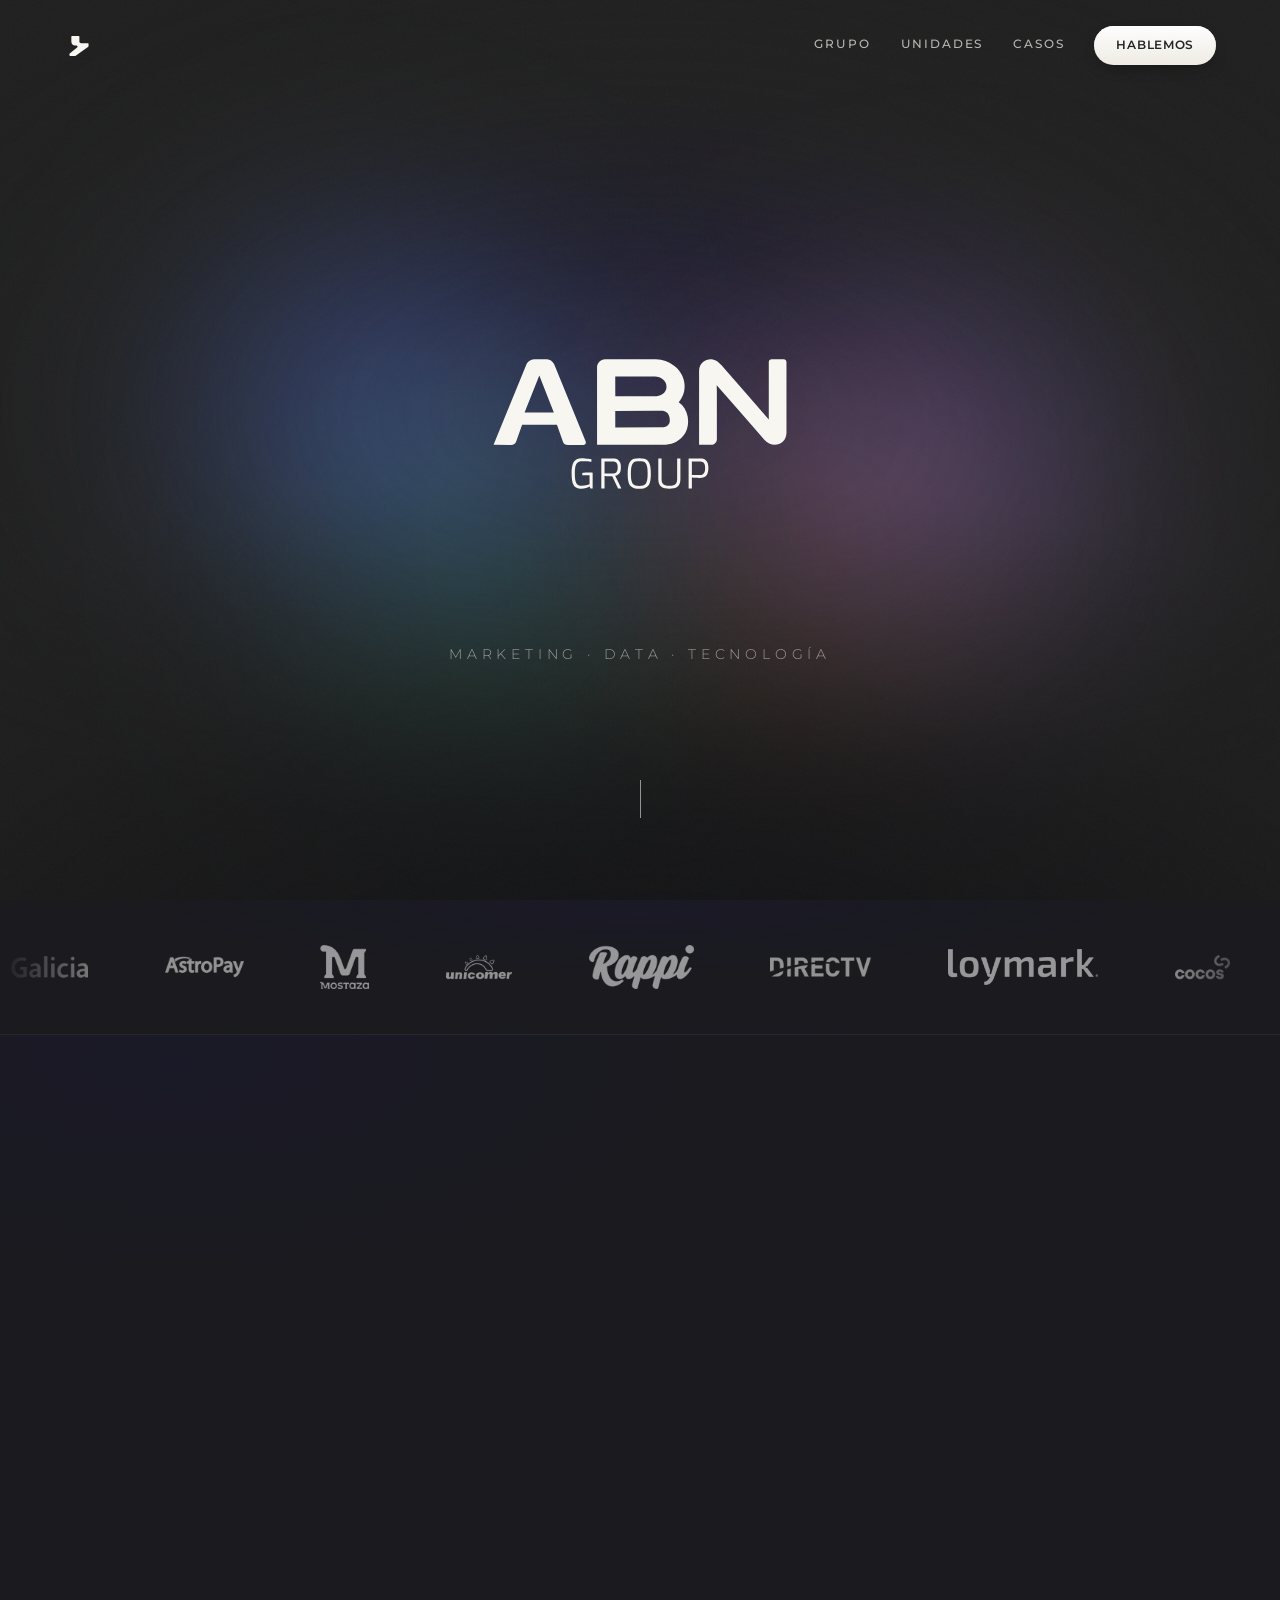
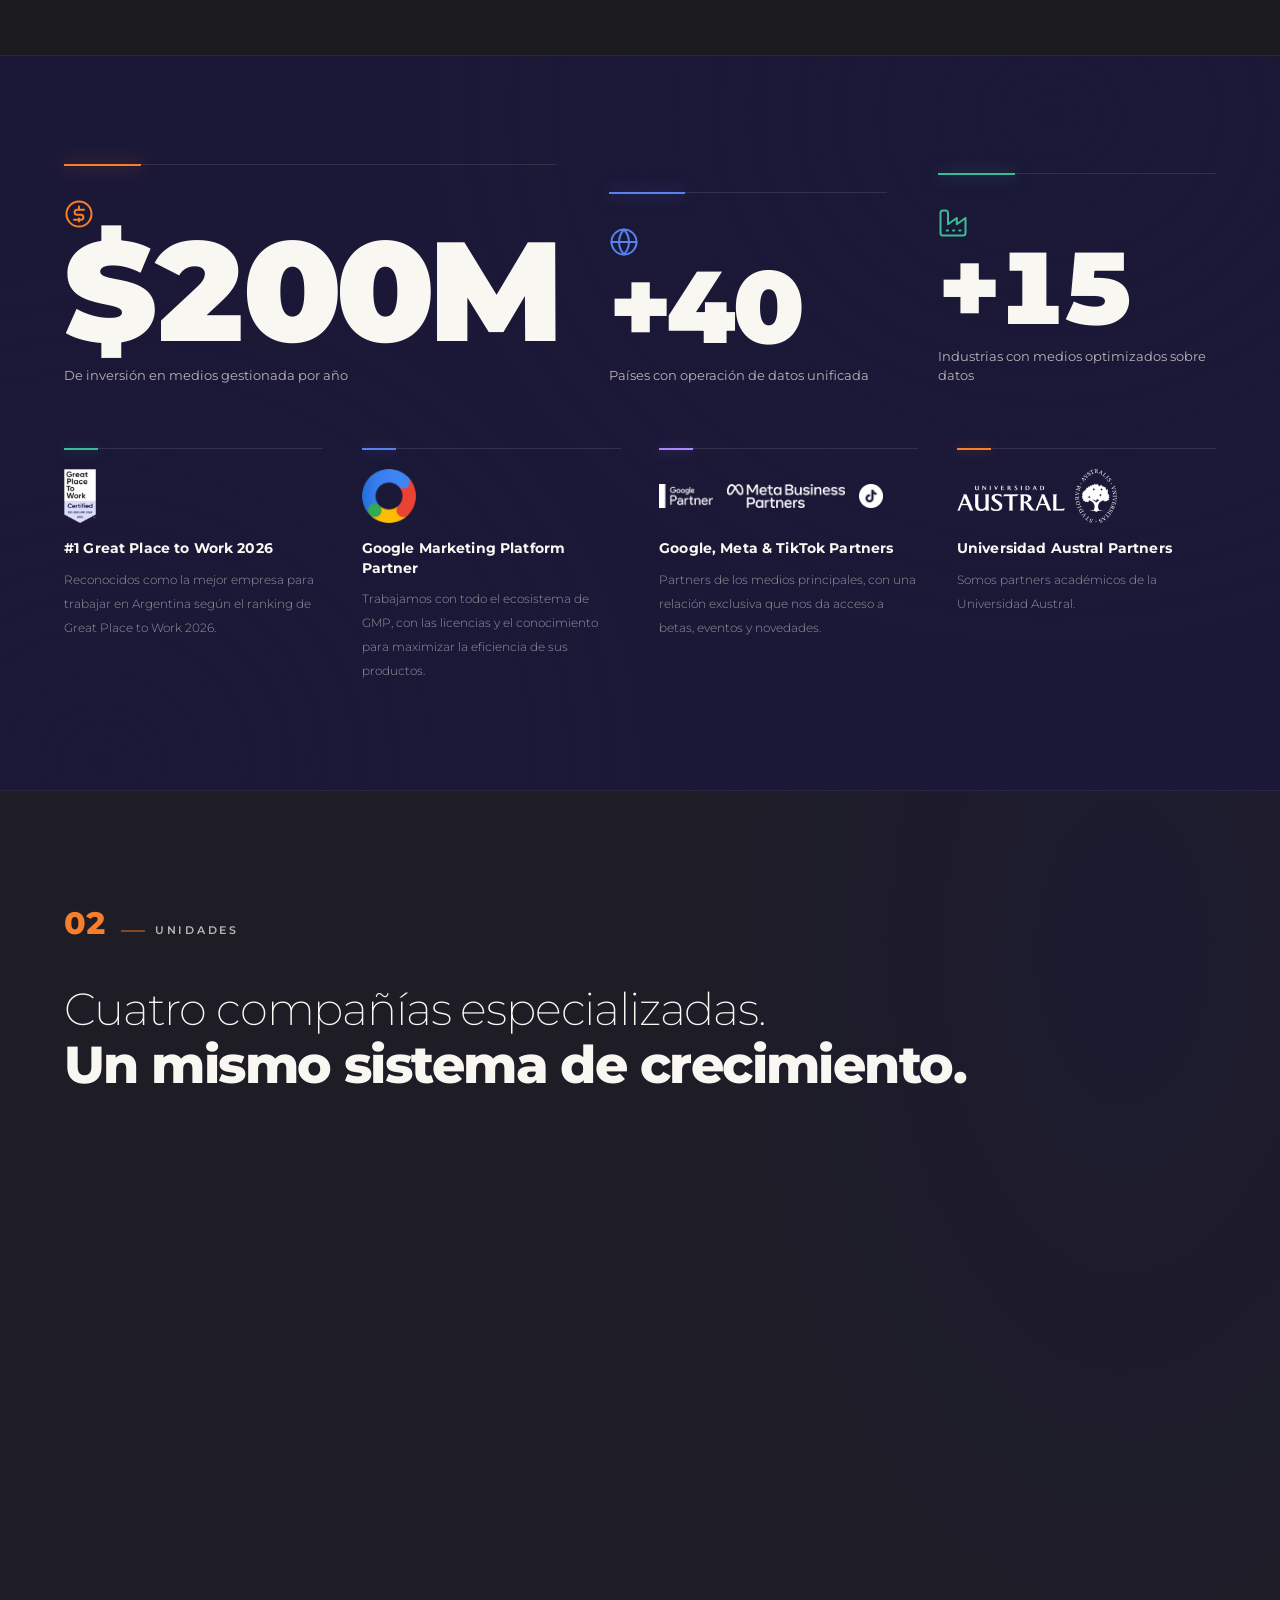
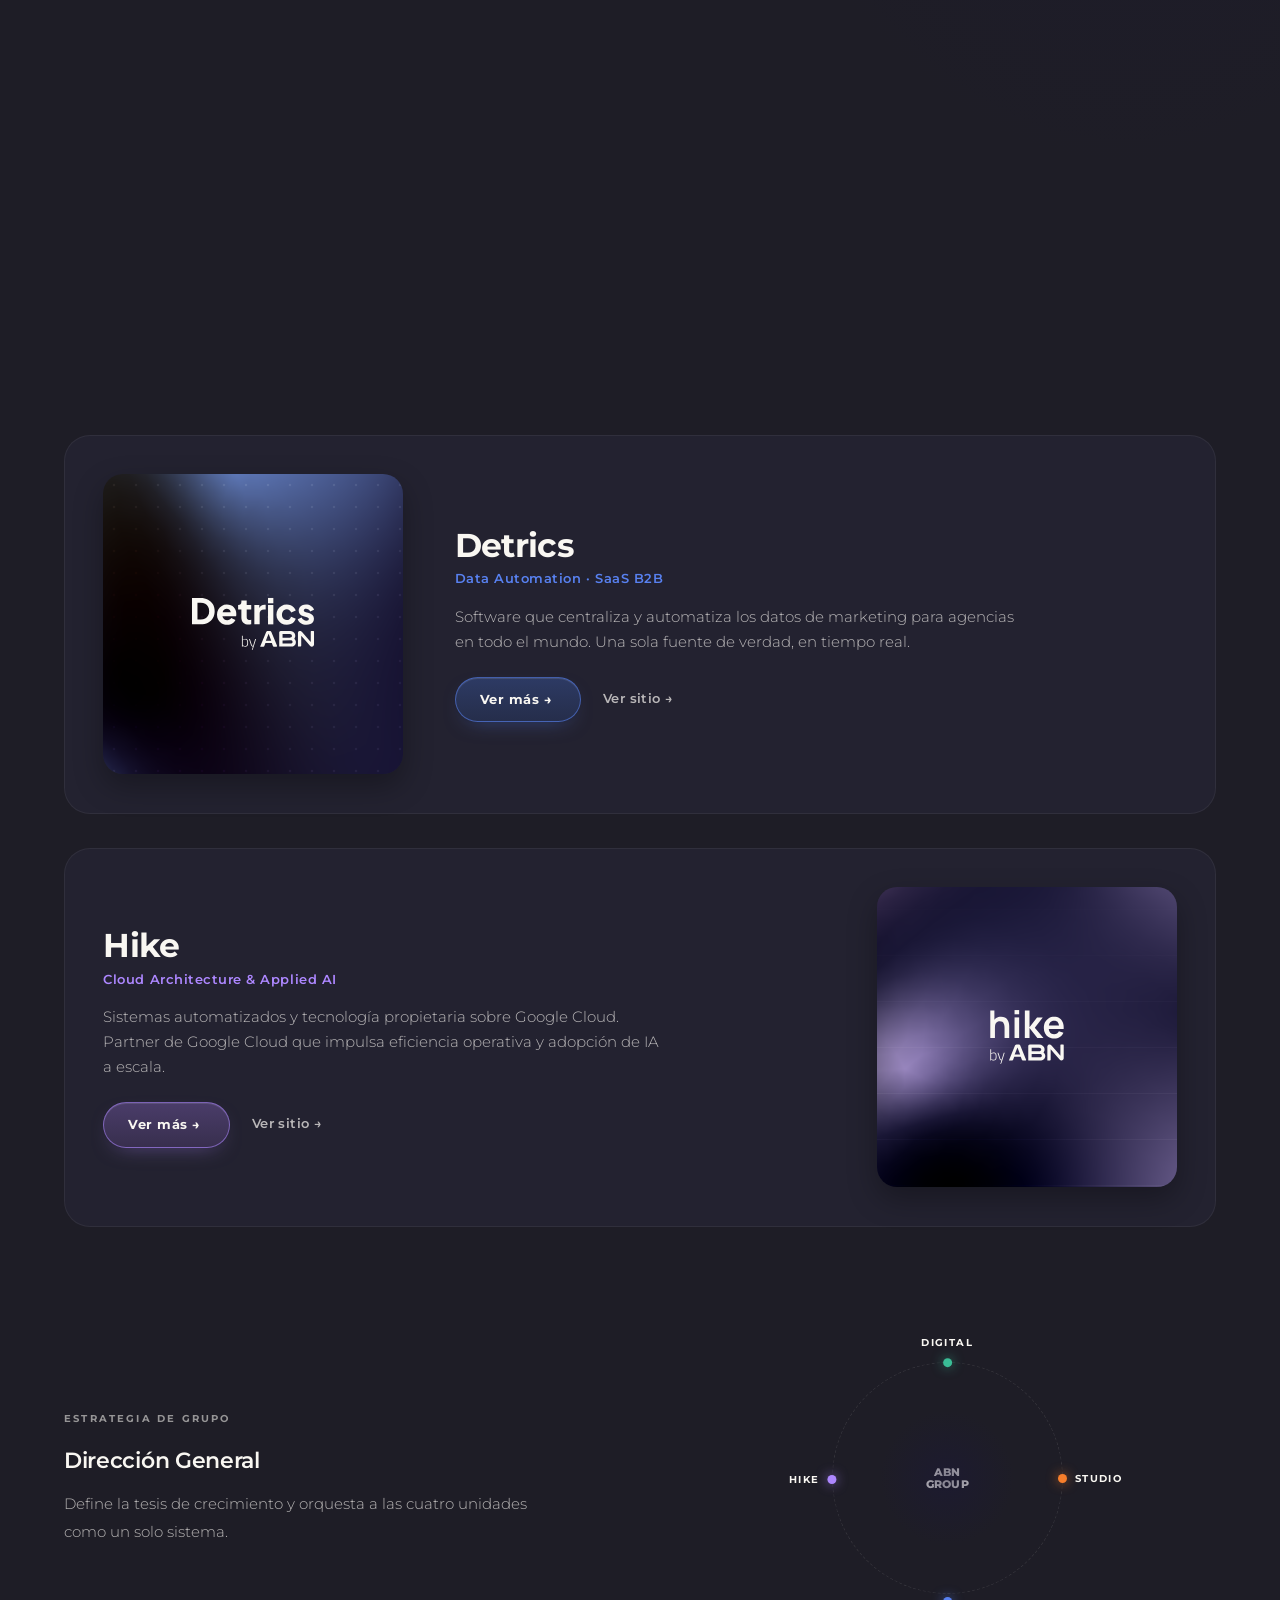
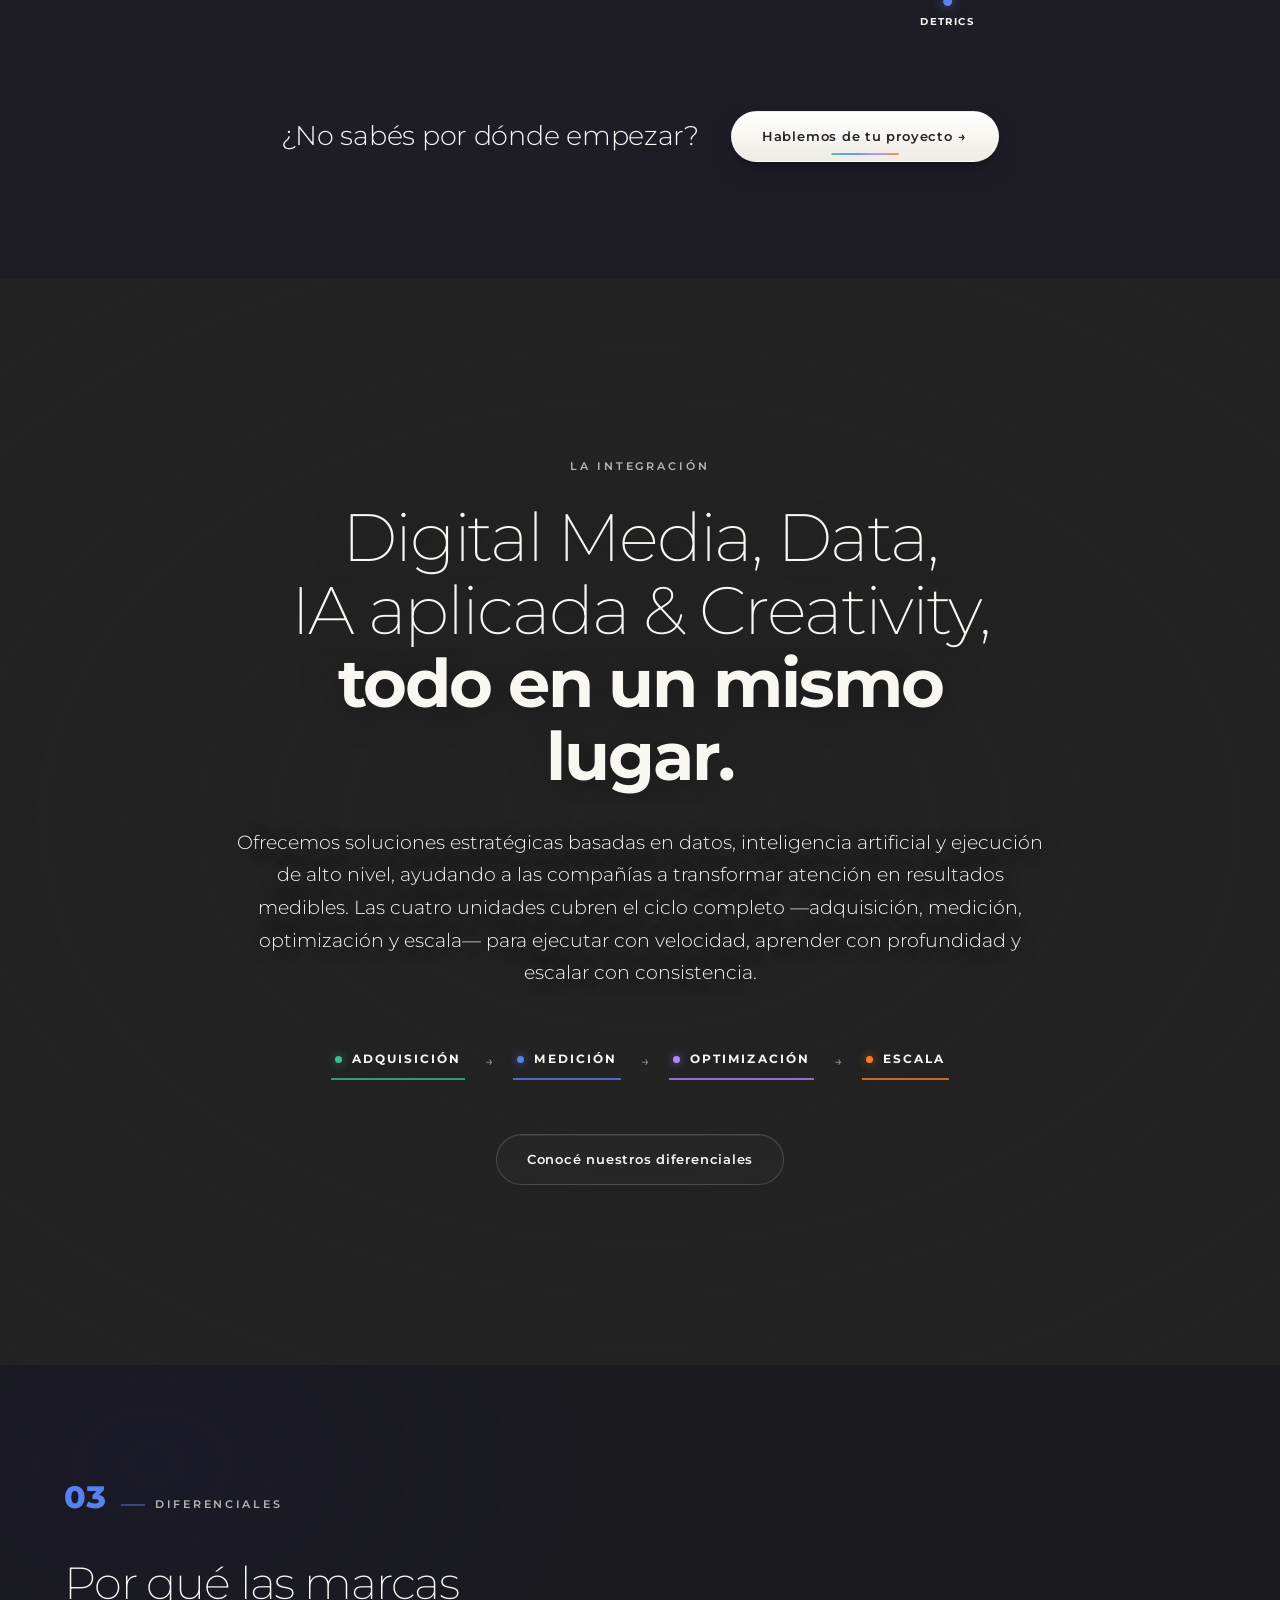
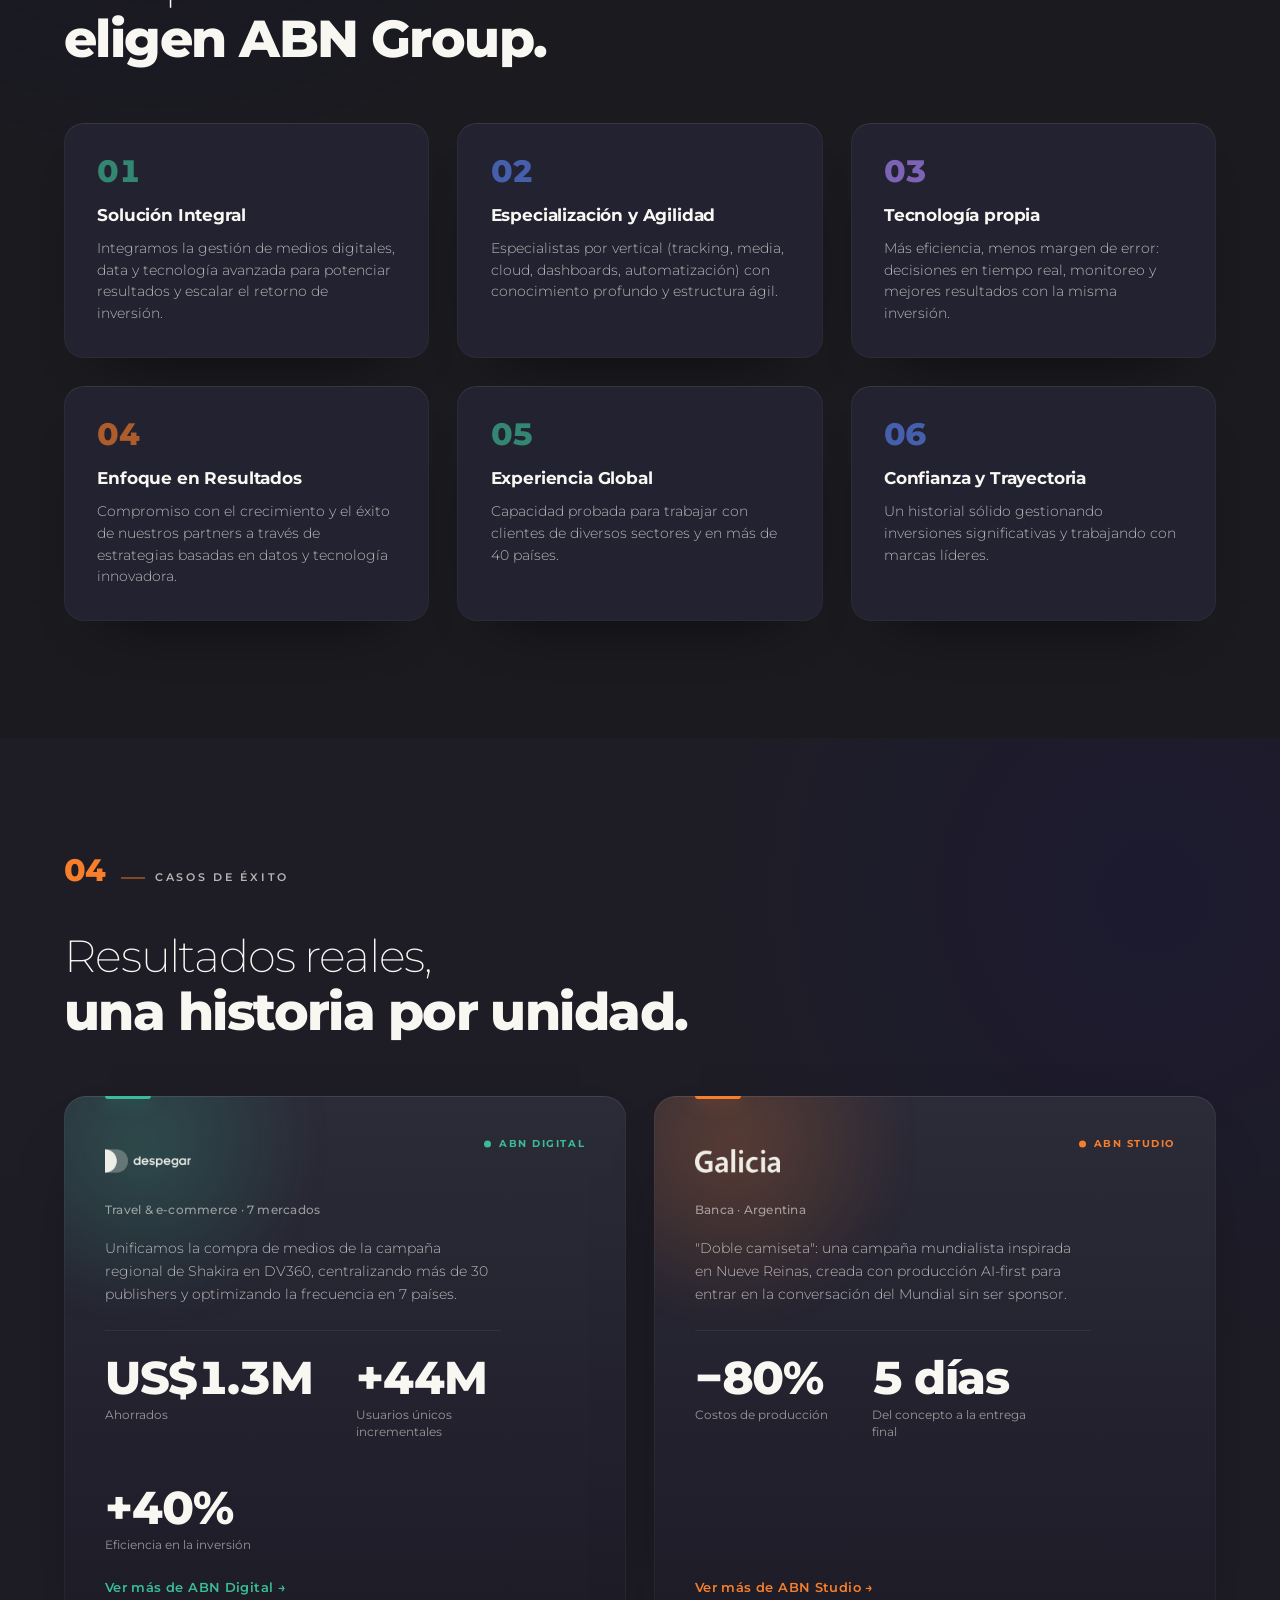
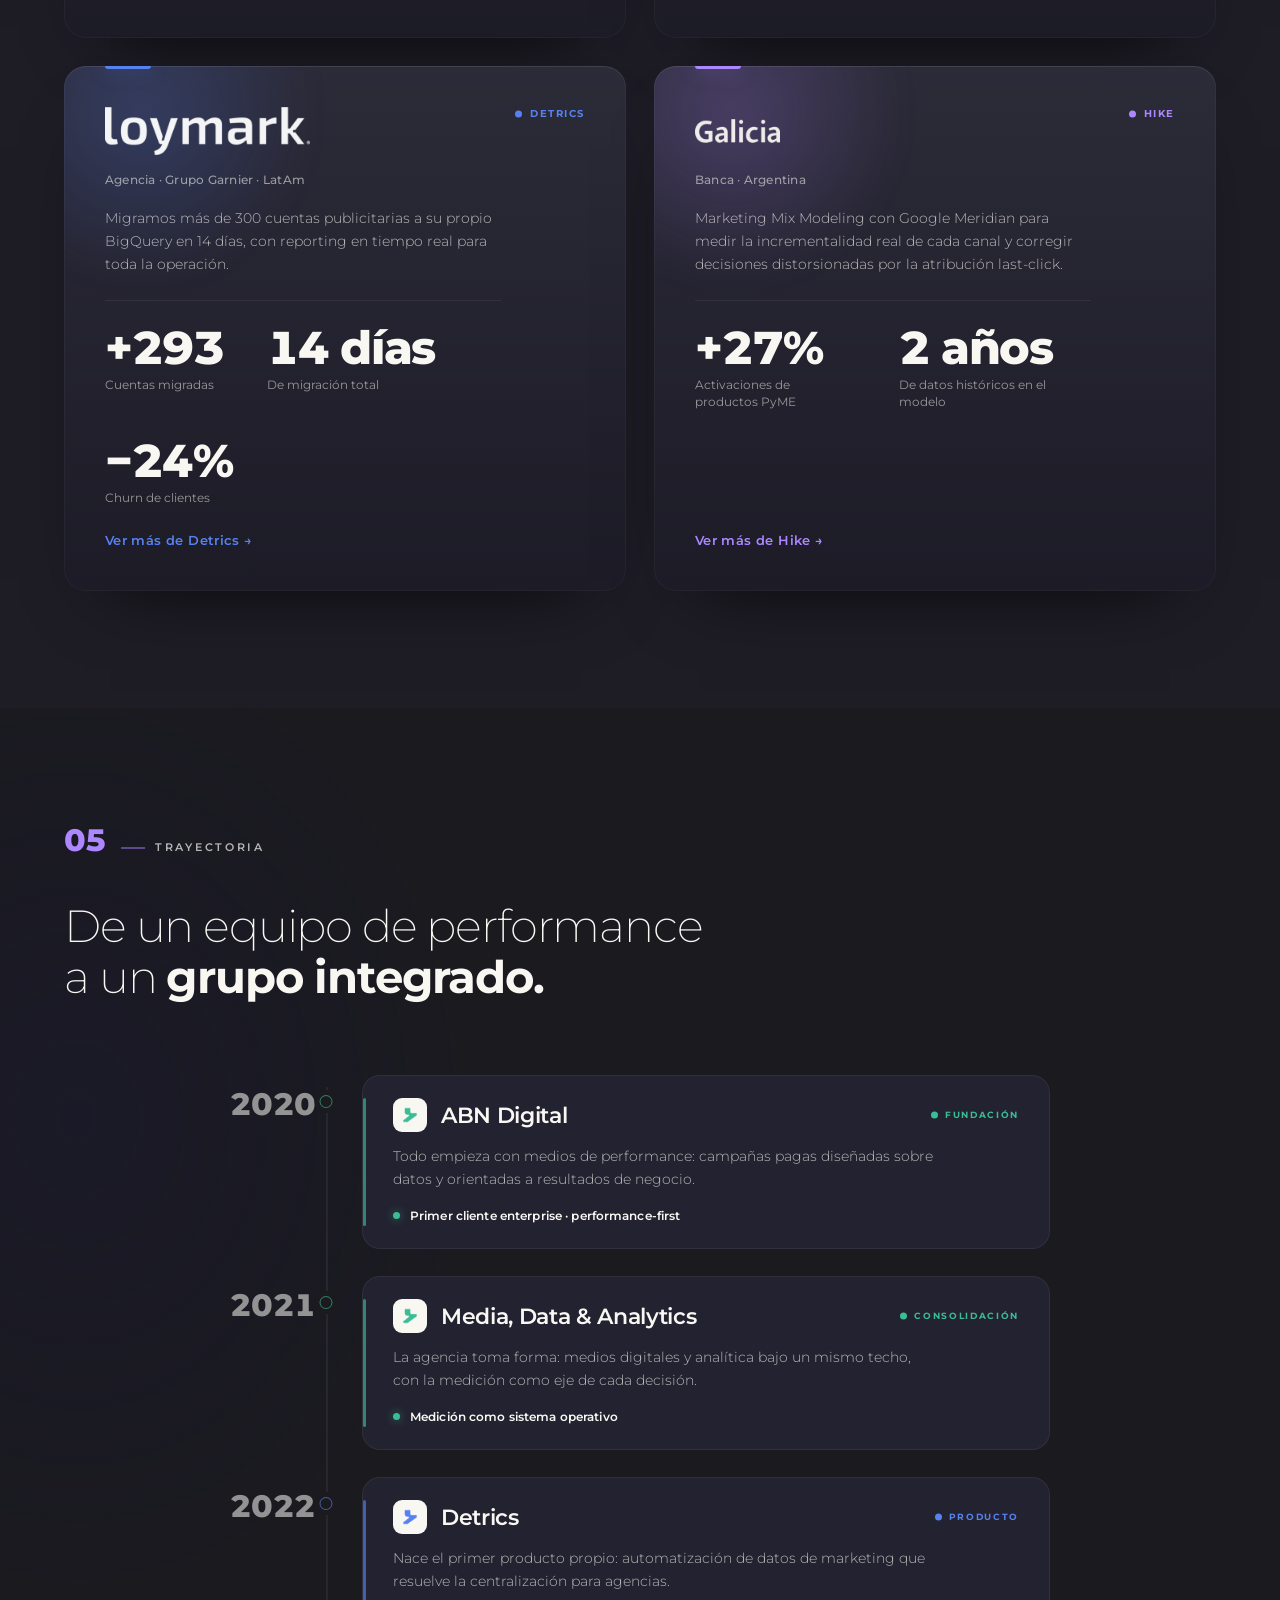
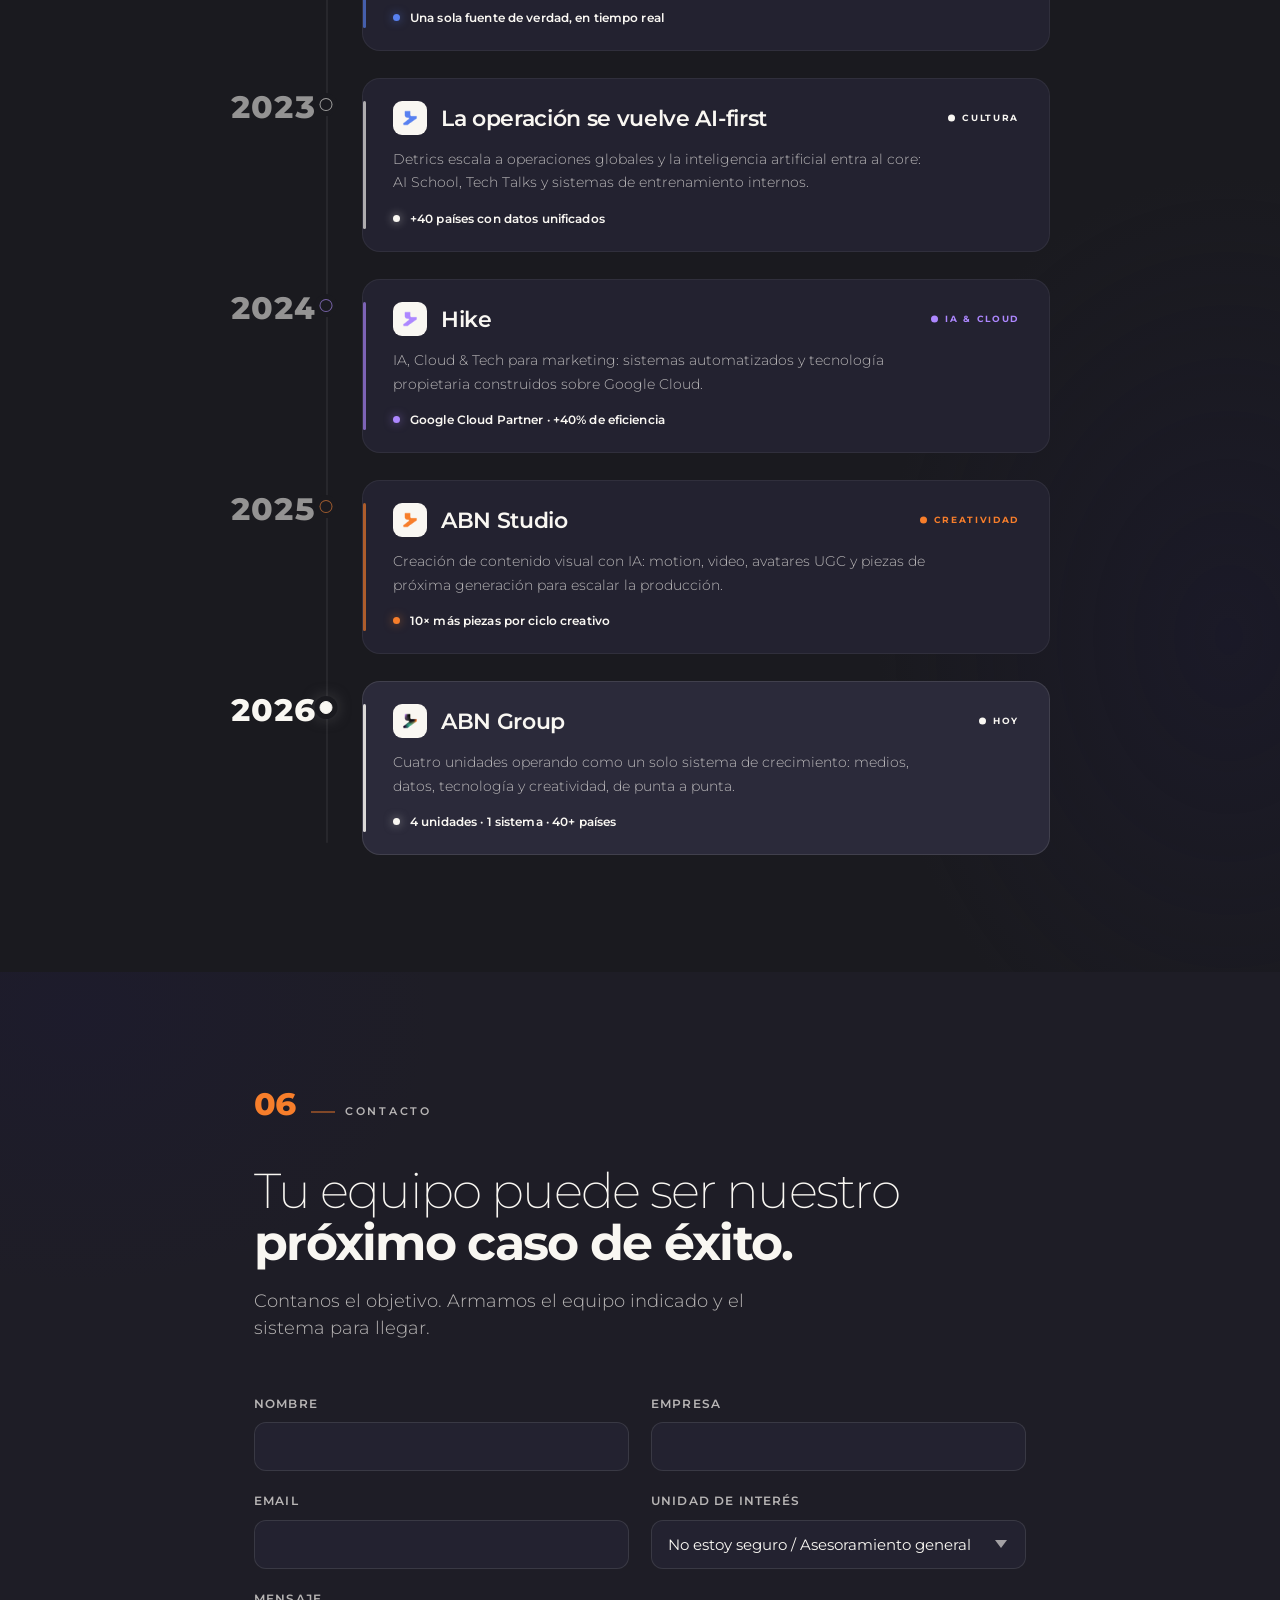
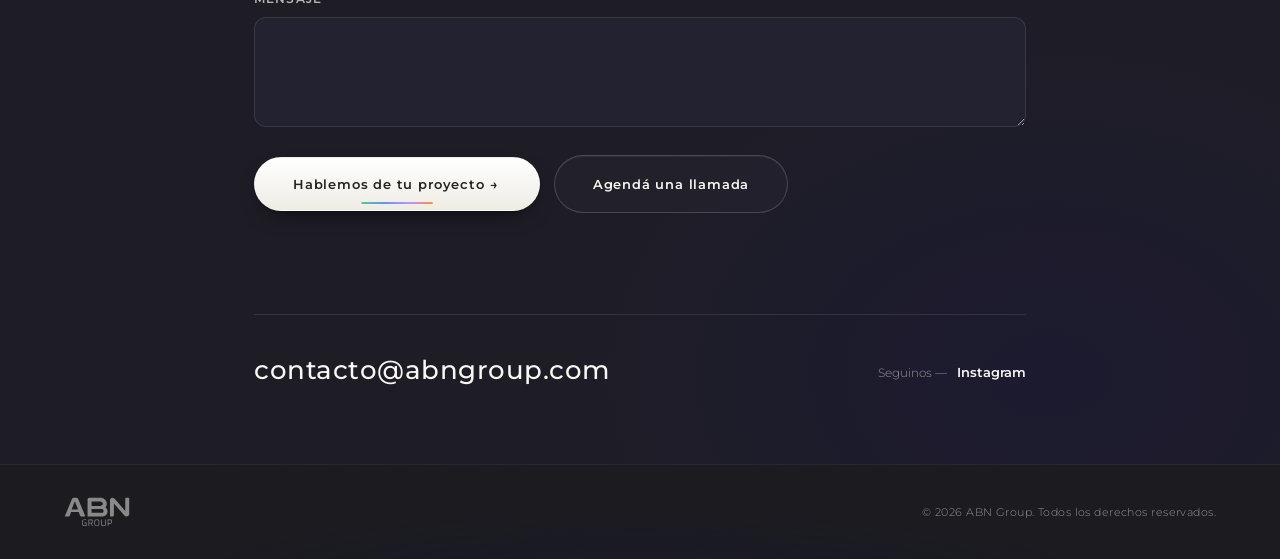
==== commit c55e4e5e: "v3: unit pages, marquee real logos, units-system, OG images, QA fixes - Subpáginas de unidad (digita" ====
--- a/index.html
+++ b/index.html
@@ -14,6 +14,10 @@
   <meta property="og:description" content="$200M en medios. 40 países. Cuatro unidades, un solo sistema de crecimiento.">
   <meta property="og:type" content="website">
   <meta property="og:locale" content="es_AR">
+  <meta property="og:image" content="https://abngroup.io/assets/og/og-abn-group.jpg">
+  <meta property="og:image:width" content="1200">
+  <meta property="og:image:height" content="630">
+  <meta name="twitter:card" content="summary_large_image">
 
   <!-- Favicon -->
   <link rel="icon" type="image/svg+xml" href="assets/ABN Icon - JP Ash W.svg">
@@ -24,10 +28,18 @@
   <link href="https://fonts.googleapis.com/css2?family=Montserrat:ital,wght@0,100;0,200;0,300;0,400;0,500;0,600;0,700;0,800;0,900;1,200;1,300&display=swap" rel="stylesheet">
 
   <!-- Styles -->
-  <link rel="stylesheet" href="style.css">
+  <link rel="stylesheet" href="style.css?v=20260819">
 </head>
 
 <body>
+
+  <!-- ==================== LOADER ==================== -->
+  <div class="loader" id="loader" aria-hidden="true">
+    <img src="assets/trimmed/ABN Group Logo - JP Ash W.svg" alt="" class="loader-logo">
+    <p class="loader-text">Despertando agentes</p>
+    <div class="loader-bar"><span class="loader-bar-fill" id="loader-fill"></span></div>
+  </div>
+  <noscript><style>.loader { display: none; }</style></noscript>
 
   <a href="#grupo" class="skip-link">Saltar al contenido</a>
 
@@ -39,8 +51,7 @@
     <div class="nav-links">
       <a href="#grupo" class="nav-link">Grupo</a>
       <a href="#unidades" class="nav-link">Unidades</a>
-      <a href="#clientes" class="nav-link">Clientes</a>
-      <a href="#equipo" class="nav-link">Equipo</a>
+      <a href="#casos" class="nav-link">Casos</a>
       <a href="#contacto" class="nav-cta">Hablemos</a>
     </div>
   </nav>
@@ -48,6 +59,12 @@
 
   <!-- ==================== HERO ==================== -->
   <section class="hero" id="hero">
+    <!-- reel de marca: JS elige la fuente según orientación y activa .hero--video -->
+    <video class="hero-video" id="hero-video" muted loop playsinline preload="auto"
+           data-src-landscape="assets/video/hero-16x9.mp4"
+           data-src-portrait="assets/video/hero-9x16.mp4"
+           aria-hidden="true"></video>
+
     <div class="hero-bg" aria-hidden="true">
       <span class="hero-aurora hero-aurora--blue"></span>
       <span class="hero-aurora hero-aurora--violet"></span>
@@ -64,15 +81,51 @@
       <div class="hero-scroll-line"></div>
     </a>
 
-    <!-- metadata asimétrica: cluster de unidades a la izquierda, índice a la derecha -->
-    <div class="hero-bottom">
-      <span class="hero-units" aria-label="Unidades del grupo">
-        <span class="hero-unit"><i style="--unit:var(--green)"></i>Digital</span>
-        <span class="hero-unit"><i style="--unit:var(--orange)"></i>Studio</span>
-        <span class="hero-unit"><i style="--unit:var(--lblue)"></i>Detrics</span>
-        <span class="hero-unit"><i style="--unit:var(--violet)"></i>Hike</span>
-      </span>
-      <span class="hero-index">AR — 2026</span>
+  </section>
+
+
+  <!-- ==================== MARQUESINA · CLIENTES (bajo el hero) ==================== -->
+  <section class="marquee-band" id="clientes" aria-label="Marcas que confían en ABN Group">
+    <div class="marquee">
+      <div class="marquee-track">
+        <a class="mq-logo" style="--unit:var(--green)"  aria-label="Despegar"><img src="assets/clientes/despegar.png" alt="Despegar" loading="lazy"></a>
+        <a class="mq-logo" style="--unit:var(--orange)" aria-label="Banco Galicia"><img src="assets/clientes/galicia.png" alt="Banco Galicia" loading="lazy"></a>
+        <a class="mq-logo" style="--unit:var(--lblue)"  aria-label="AstroPay"><img src="assets/clientes/astropay.png" alt="AstroPay" loading="lazy"></a>
+        <a class="mq-logo" style="--unit:var(--green)"  aria-label="Mostaza"><img src="assets/clientes/mostaza.png" alt="Mostaza" loading="lazy"></a>
+        <a class="mq-logo" style="--unit:var(--lblue)"  aria-label="Unicomer"><img src="assets/clientes/unicomer.png" alt="Unicomer" loading="lazy"></a>
+        <a class="mq-logo" style="--unit:var(--violet)" aria-label="Rappi"><img src="assets/clientes/rappi.png" alt="Rappi" loading="lazy"></a>
+        <a class="mq-logo" style="--unit:var(--green)"  aria-label="DIRECTV"><img src="assets/clientes/directv.png" alt="DIRECTV" loading="lazy"></a>
+        <a class="mq-logo" style="--unit:var(--lblue); --s:.8"  aria-label="Loymark"><img src="assets/clientes/loymark.png" alt="Loymark" loading="lazy"></a>
+        <a class="mq-logo" style="--unit:var(--orange)" aria-label="Cocos"><img src="assets/clientes/cocos.png" alt="Cocos" loading="lazy"></a>
+        <a class="mq-logo" style="--unit:var(--green); --s:.82"  aria-label="Calm"><img src="assets/clientes/calm.png" alt="Calm" loading="lazy"></a>
+        <a class="mq-logo" style="--unit:var(--lblue); --s:.8"  aria-label="Turismo City"><img src="assets/clientes/turismocity.png" alt="Turismo City" loading="lazy"></a>
+        <a class="mq-logo" style="--unit:var(--violet)" aria-label="Sodimac"><img src="assets/clientes/sodimac.png" alt="Sodimac" loading="lazy"></a>
+        <a class="mq-logo" style="--unit:var(--violet)" aria-label="Andrómaco"><img src="assets/clientes/andromaco.png" alt="Andrómaco" loading="lazy"></a>
+        <a class="mq-logo" style="--unit:var(--orange); --s:.78" aria-label="John Foos"><img src="assets/clientes/johnfoos.png" alt="John Foos" loading="lazy"></a>
+        <a class="mq-logo" style="--unit:var(--green)"  aria-label="Vidrí"><img src="assets/clientes/vidri.png" alt="Vidrí" loading="lazy"></a>
+        <a class="mq-logo" style="--unit:var(--lblue); --s:.72"  aria-label="Novex"><img src="assets/clientes/novex.png" alt="Novex" loading="lazy"></a>
+        <a class="mq-logo" style="--unit:var(--orange); --s:.75" aria-label="Hermanas de la Caridad del Verbo Encarnado (CCVI)"><img src="assets/clientes/ccvi.png" alt="Hermanas de la Caridad del Verbo Encarnado" loading="lazy"></a>
+      </div>
+      <!-- duplicado para loop continuo (aria-hidden) -->
+      <div class="marquee-track" aria-hidden="true">
+        <a class="mq-logo" style="--unit:var(--green)"><img src="assets/clientes/despegar.png" alt="" loading="lazy"></a>
+        <a class="mq-logo" style="--unit:var(--orange)"><img src="assets/clientes/galicia.png" alt="" loading="lazy"></a>
+        <a class="mq-logo" style="--unit:var(--lblue)"><img src="assets/clientes/astropay.png" alt="" loading="lazy"></a>
+        <a class="mq-logo" style="--unit:var(--green)"><img src="assets/clientes/mostaza.png" alt="" loading="lazy"></a>
+        <a class="mq-logo" style="--unit:var(--lblue)"><img src="assets/clientes/unicomer.png" alt="" loading="lazy"></a>
+        <a class="mq-logo" style="--unit:var(--violet)"><img src="assets/clientes/rappi.png" alt="" loading="lazy"></a>
+        <a class="mq-logo" style="--unit:var(--green)"><img src="assets/clientes/directv.png" alt="" loading="lazy"></a>
+        <a class="mq-logo" style="--unit:var(--lblue); --s:.8"><img src="assets/clientes/loymark.png" alt="" loading="lazy"></a>
+        <a class="mq-logo" style="--unit:var(--orange)"><img src="assets/clientes/cocos.png" alt="" loading="lazy"></a>
+        <a class="mq-logo" style="--unit:var(--green); --s:.82"><img src="assets/clientes/calm.png" alt="" loading="lazy"></a>
+        <a class="mq-logo" style="--unit:var(--lblue); --s:.8"><img src="assets/clientes/turismocity.png" alt="" loading="lazy"></a>
+        <a class="mq-logo" style="--unit:var(--violet)"><img src="assets/clientes/sodimac.png" alt="" loading="lazy"></a>
+        <a class="mq-logo" style="--unit:var(--violet)"><img src="assets/clientes/andromaco.png" alt="" loading="lazy"></a>
+        <a class="mq-logo" style="--unit:var(--orange); --s:.78"><img src="assets/clientes/johnfoos.png" alt="" loading="lazy"></a>
+        <a class="mq-logo" style="--unit:var(--green)"><img src="assets/clientes/vidri.png" alt="" loading="lazy"></a>
+        <a class="mq-logo" style="--unit:var(--lblue); --s:.72"><img src="assets/clientes/novex.png" alt="" loading="lazy"></a>
+        <a class="mq-logo" style="--unit:var(--orange); --s:.75"><img src="assets/clientes/ccvi.png" alt="" loading="lazy"></a>
+      </div>
     </div>
   </section>
 
@@ -88,21 +141,15 @@
           </div>
 
           <h2 class="vision-heading reveal-lines">
-            <span class="line"><span>Gestionamos <b class="hue" style="--accent:var(--green)">$200M</b></span></span>
-            <span class="line"><span>en medios al año, en 40 países,</span></span>
-            <span class="line"><span>como una sola operación.</span></span>
+            <span class="line"><span>ABN Group nace para responder</span></span>
+            <span class="line"><span>a los nuevos desafíos</span></span>
+            <span class="line"><span>del <b class="hue" style="--accent:var(--green)">crecimiento digital.</b></span></span>
           </h2>
         </div>
 
         <div class="vision-body">
-          <p class="vision-lead reveal reveal-d1">No optimizamos campañas sueltas: operamos un sistema de crecimiento de punta a punta —medios, datos, tecnología y creatividad— sobre una misma lógica.</p>
-          <p class="vision-text reveal reveal-d2">ABN Group nace para responder a los desafíos del crecimiento digital. Donde las herramientas, los datos y las plataformas cambian sin parar, las empresas necesitan un sistema integrado que les dé claridad, eficiencia y velocidad.</p>
-
-          <!-- ancla tipográfica: numeral gigante que ocupa el cuadrante -->
-          <div class="vision-anchor reveal reveal-d2" aria-hidden="true">
-            <span class="vision-anchor-num">×2.6</span>
-            <span class="vision-anchor-txt">en ventas y ROAS con clientes enterprise</span>
-          </div>
+          <p class="vision-lead reveal reveal-d1">En un entorno donde las herramientas, los datos y las plataformas evolucionan constantemente, las empresas necesitan algo más que soluciones aisladas.</p>
+          <p class="vision-text reveal reveal-d2">Necesitan sistemas integrados que les permitan trabajar con mayor claridad, eficiencia y velocidad.</p>
         </div>
       </div>
     </div>
@@ -110,21 +157,47 @@
 
 
   <!-- ==================== MOMENTO · PRUEBA (full-bleed) ==================== -->
-  <section class="proof" id="proof" aria-label="Cifras de trayectoria">
+  <section class="proof" id="proof" aria-label="Credenciales y partnerships del grupo">
     <div class="container">
-      <p class="proof-kicker reveal">Números que sostienen el discurso</p>
       <div class="proof-grid">
-        <div class="proof-stat reveal" style="--accent:var(--lblue)">
+        <div class="proof-stat proof-stat--hero reveal" style="--accent:var(--orange)">
+          <span class="proof-icon" aria-hidden="true"><svg viewBox="0 0 24 24" fill="none" stroke="currentColor" stroke-width="1.6" stroke-linecap="round" stroke-linejoin="round"><circle cx="12" cy="12" r="10"/><path d="M16 8.5h-5.5a2 2 0 1 0 0 4h3a2 2 0 1 1 0 4H8"/><path d="M12 6v2.5m0 7v2.5"/></svg></span>
+          <span class="proof-num" data-target="200" data-prefix="$" data-suffix="M">$0M</span>
+          <span class="proof-label">De inversión en medios gestionada por año</span>
+        </div>
+        <div class="proof-stat reveal reveal-d1" style="--accent:var(--lblue)">
+          <span class="proof-icon" aria-hidden="true"><svg viewBox="0 0 24 24" fill="none" stroke="currentColor" stroke-width="1.6" stroke-linecap="round" stroke-linejoin="round"><circle cx="12" cy="12" r="10"/><path d="M2 12h20"/><path d="M12 2a15.3 15.3 0 0 1 4 10 15.3 15.3 0 0 1-4 10 15.3 15.3 0 0 1-4-10 15.3 15.3 0 0 1 4-10z"/></svg></span>
           <span class="proof-num" data-target="40" data-prefix="+">+0</span>
           <span class="proof-label">Países con operación de datos unificada</span>
         </div>
-        <div class="proof-stat reveal reveal-d1" style="--accent:var(--green)">
+        <div class="proof-stat reveal reveal-d2" style="--accent:var(--green)">
+          <span class="proof-icon" aria-hidden="true"><svg viewBox="0 0 24 24" fill="none" stroke="currentColor" stroke-width="1.6" stroke-linecap="round" stroke-linejoin="round"><path d="M2 20a2 2 0 0 0 2 2h16a2 2 0 0 0 2-2V8l-7 5V8l-7 5V4a2 2 0 0 0-2-2H4a2 2 0 0 0-2 2Z"/><path d="M17 18h1"/><path d="M12 18h1"/><path d="M7 18h1"/></svg></span>
           <span class="proof-num" data-target="15" data-prefix="+">+0</span>
           <span class="proof-label">Industrias con medios optimizados sobre datos</span>
         </div>
-        <div class="proof-stat proof-stat--hero reveal reveal-d2" style="--accent:var(--orange)">
-          <span class="proof-num" data-target="200" data-prefix="$" data-suffix="M">$0M</span>
-          <span class="proof-label">De inversión en medios gestionada por año</span>
+      </div>
+
+      <!-- certificaciones y partnerships -->
+      <div class="creds">
+        <div class="cred reveal" style="--accent:var(--green)">
+          <span class="cred-logo"><img src="assets/partners/gptw.png" alt="Great Place to Work Certified"></span>
+          <span class="cred-name">#1 Great Place to Work 2026</span>
+          <span class="cred-desc">Reconocidos como la mejor empresa para trabajar en Argentina según el ranking de Great Place to Work 2026.</span>
+        </div>
+        <div class="cred reveal reveal-d1" style="--accent:var(--lblue)">
+          <span class="cred-logo"><img src="assets/partners/gmp.png" alt="Google Marketing Platform"></span>
+          <span class="cred-name">Google Marketing Platform Partner</span>
+          <span class="cred-desc">Trabajamos con todo el ecosistema de GMP, con las licencias y el conocimiento para maximizar la eficiencia de sus productos.</span>
+        </div>
+        <div class="cred reveal reveal-d2" style="--accent:var(--violet)">
+          <span class="cred-logo cred-logo--row"><img src="assets/partners/google-partner.png" alt="Google Partner"><img src="assets/partners/meta-partner.png" alt="Meta Business Partners"><img src="assets/partners/tiktok.png" alt="TikTok Marketing Partners"></span>
+          <span class="cred-name">Google, Meta &amp; TikTok Partners</span>
+          <span class="cred-desc">Partners de los medios principales, con una relación exclusiva que nos da acceso a betas, eventos y novedades.</span>
+        </div>
+        <div class="cred reveal reveal-d3" style="--accent:var(--orange)">
+          <span class="cred-logo"><img src="assets/partners/austral.png" alt="Universidad Austral"></span>
+          <span class="cred-name">Universidad Austral Partners</span>
+          <span class="cred-desc">Somos partners académicos de la Universidad Austral.</span>
         </div>
       </div>
     </div>
@@ -154,17 +227,12 @@
             <div class="unit-logo"><img src="assets/ABN Digital Logo - JP Ash W.svg" alt="ABN Digital"></div>
           </div>
           <div class="unit-body">
-            <span class="unit-index" aria-hidden="true">01</span>
             <span class="unit-since">Origen · 2020</span>
             <h3 class="unit-name">ABN Digital</h3>
-            <p class="unit-kicker">Medios &amp; Analytics de performance</p>
+            <p class="unit-kicker">Digital Media &amp; Martech</p>
             <p class="unit-desc">Donde empieza todo: estrategia, medios y tecnología para marcas modernas. Campañas de performance diseñadas sobre datos y orientadas a resultados de negocio.</p>
-            <div class="unit-result">
-              <span class="unit-result-num">×2.6</span>
-              <span class="unit-result-txt">en ventas y ROAS con clientes enterprise</span>
-            </div>
             <div class="unit-actions">
-              <button type="button" class="unit-cta" data-unit="ABN Digital">Hablemos</button>
+              <a href="digital.html" class="unit-cta unit-more">Ver más</a>
               <a href="https://abndigital.com.ar/" target="_blank" rel="noopener noreferrer" class="unit-link">Ver sitio<span aria-hidden="true"> →</span></a>
             </div>
           </div>
@@ -178,16 +246,11 @@
             <div class="unit-logo"><img src="assets/ABN Studio Logo - JP Ash W.svg" alt="ABN Studio"></div>
           </div>
           <div class="unit-body">
-            <span class="unit-index" aria-hidden="true">02</span>
             <h3 class="unit-name">ABN Studio</h3>
-            <p class="unit-kicker">Contenido &amp; creatividad con IA</p>
+            <p class="unit-kicker">Creative AI &amp; Film Studio</p>
             <p class="unit-desc">Creación de contenido visual potenciada por IA: motion, video, avatares UGC y piezas de próxima generación para escalar la producción.</p>
-            <div class="unit-result">
-              <span class="unit-result-num">10×</span>
-              <span class="unit-result-txt">más piezas por ciclo creativo</span>
-            </div>
             <div class="unit-actions">
-              <button type="button" class="unit-cta" data-unit="ABN Studio">Hablemos</button>
+              <a href="studio.html" class="unit-cta unit-more">Ver más</a>
               <a href="https://dartsteam.github.io/abn-studio/v2/" target="_blank" rel="noopener noreferrer" class="unit-link">Ver sitio<span aria-hidden="true"> →</span></a>
             </div>
           </div>
@@ -201,16 +264,11 @@
             <div class="unit-logo"><img src="assets/ABN Detrics JP.svg" alt="Detrics"></div>
           </div>
           <div class="unit-body">
-            <span class="unit-index" aria-hidden="true">03</span>
             <h3 class="unit-name">Detrics</h3>
-            <p class="unit-kicker">Automatización de datos · SaaS B2B</p>
+            <p class="unit-kicker">Data Automation · SaaS B2B</p>
             <p class="unit-desc">Software que centraliza y automatiza los datos de marketing para agencias en todo el mundo. Una sola fuente de verdad, en tiempo real.</p>
-            <div class="unit-result">
-              <span class="unit-result-num">+40</span>
-              <span class="unit-result-txt">países con datos unificados</span>
-            </div>
             <div class="unit-actions">
-              <button type="button" class="unit-cta" data-unit="Detrics">Hablemos</button>
+              <a href="detrics.html" class="unit-cta unit-more">Ver más</a>
               <a href="https://detrics.io/" target="_blank" rel="noopener noreferrer" class="unit-link">Ver sitio<span aria-hidden="true"> →</span></a>
             </div>
           </div>
@@ -224,21 +282,37 @@
             <div class="unit-logo"><img src="assets/ABN Hike JP.svg" alt="Hike"></div>
           </div>
           <div class="unit-body">
-            <span class="unit-index" aria-hidden="true">04</span>
             <h3 class="unit-name">Hike</h3>
-            <p class="unit-kicker">IA, Cloud &amp; Tecnología para marketing</p>
+            <p class="unit-kicker">Cloud Architecture &amp; Applied AI</p>
             <p class="unit-desc">Sistemas automatizados y tecnología propietaria sobre Google Cloud. Partner de Google Cloud que impulsa eficiencia operativa y adopción de IA a escala.</p>
-            <div class="unit-result">
-              <span class="unit-result-num">+40%</span>
-              <span class="unit-result-txt">de eficiencia operativa en medios</span>
-            </div>
             <div class="unit-actions">
-              <button type="button" class="unit-cta" data-unit="Hike">Hablemos</button>
+              <a href="hike.html" class="unit-cta unit-more">Ver más</a>
               <a href="https://www.hikethecloud.com/" target="_blank" rel="noopener noreferrer" class="unit-link">Ver sitio<span aria-hidden="true"> →</span></a>
             </div>
           </div>
         </article>
 
+      </div>
+
+      <!-- Cierre de sección: estrategia de grupo + el sistema en un círculo -->
+      <div class="units-system reveal">
+        <div class="us-copy">
+          <span class="us-kicker">Estrategia de grupo</span>
+          <p class="us-title">Dirección General</p>
+          <p class="us-remit">Define la tesis de crecimiento y orquesta a las cuatro unidades como un solo sistema.</p>
+        </div>
+        <div class="us-diagram" aria-hidden="true">
+          <div class="us-ring">
+            <span class="us-draw"></span>
+            <span class="us-core">ABN<br>Group</span>
+            <div class="us-orbit">
+              <span class="us-pos us-pos--n"><span class="us-node" style="--unit:var(--green)">Digital</span></span>
+              <span class="us-pos us-pos--e"><span class="us-node" style="--unit:var(--orange)">Studio</span></span>
+              <span class="us-pos us-pos--s"><span class="us-node" style="--unit:var(--lblue)">Detrics</span></span>
+              <span class="us-pos us-pos--w"><span class="us-node" style="--unit:var(--violet)">Hike</span></span>
+            </div>
+          </div>
+        </div>
       </div>
 
       <!-- CTA interception before verticals -->
@@ -259,12 +333,13 @@
       <p class="integration-eyebrow reveal">La integración</p>
 
       <h2 class="integration-heading reveal-lines">
-        <span class="line"><span>Una sola operación,</span></span>
-        <span class="line"><span>de la adquisición a la escala.</span></span>
+        <span class="line"><span>Digital Media, Data,</span></span>
+        <span class="line"><span>IA aplicada &amp; Creativity,</span></span>
+        <span class="line"><span><b>todo en un mismo lugar.</b></span></span>
       </h2>
 
       <p class="integration-text reveal reveal-d1">
-        Medios, datos, tecnología y creatividad bajo una misma lógica. Las cuatro unidades cubren el ciclo completo —adquisición, medición, optimización y escala— para ejecutar con velocidad, aprender con profundidad y escalar con consistencia.
+        Ofrecemos soluciones estratégicas basadas en datos, inteligencia artificial y ejecución de alto nivel, ayudando a las compañías a transformar atención en resultados medibles. Las cuatro unidades cubren el ciclo completo —adquisición, medición, optimización y escala— para ejecutar con velocidad, aprender con profundidad y escalar con consistencia.
       </p>
 
       <div class="integration-flow reveal reveal-d2">
@@ -276,6 +351,173 @@
         <span class="flow-arrow" aria-hidden="true">→</span>
         <span class="flow-step" style="--unit: var(--orange);">Escala</span>
       </div>
+
+      <div class="reveal reveal-d3" style="margin-top: clamp(40px, 6vh, 64px);">
+        <a href="#diferenciales" class="btn btn--ghost" data-magnetic><span class="btn-label">Conocé nuestros diferenciales</span></a>
+      </div>
+    </div>
+  </section>
+
+
+  <!-- ==================== DIFERENCIALES ==================== -->
+  <section class="diffs" id="diferenciales">
+    <div class="container">
+      <div class="section-index reveal" style="--accent:var(--lblue)">
+        <span class="section-index-num">03</span>
+        <span class="section-index-label">Diferenciales</span>
+      </div>
+
+      <h2 class="diffs-heading reveal-lines">
+        <span class="line"><span>Por qué las marcas</span></span>
+        <span class="line"><span><b class="up">eligen ABN Group.</b></span></span>
+      </h2>
+
+      <div class="diffs-grid">
+        <div class="diff reveal" style="--accent:var(--green)">
+          <span class="diff-idx">01</span>
+          <h3 class="diff-name">Solución Integral</h3>
+          <p class="diff-desc">Integramos la gestión de medios digitales, data y tecnología avanzada para potenciar resultados y escalar el retorno de inversión.</p>
+        </div>
+        <div class="diff reveal reveal-d1" style="--accent:var(--lblue)">
+          <span class="diff-idx">02</span>
+          <h3 class="diff-name">Especialización y Agilidad</h3>
+          <p class="diff-desc">Especialistas por vertical (tracking, media, cloud, dashboards, automatización) con conocimiento profundo y estructura ágil.</p>
+        </div>
+        <div class="diff reveal reveal-d2" style="--accent:var(--violet)">
+          <span class="diff-idx">03</span>
+          <h3 class="diff-name">Tecnología propia</h3>
+          <p class="diff-desc">Más eficiencia, menos margen de error: decisiones en tiempo real, monitoreo y mejores resultados con la misma inversión.</p>
+        </div>
+        <div class="diff reveal" style="--accent:var(--orange)">
+          <span class="diff-idx">04</span>
+          <h3 class="diff-name">Enfoque en Resultados</h3>
+          <p class="diff-desc">Compromiso con el crecimiento y el éxito de nuestros partners a través de estrategias basadas en datos y tecnología innovadora.</p>
+        </div>
+        <div class="diff reveal reveal-d1" style="--accent:var(--green)">
+          <span class="diff-idx">05</span>
+          <h3 class="diff-name">Experiencia Global</h3>
+          <p class="diff-desc">Capacidad probada para trabajar con clientes de diversos sectores y en más de 40 países.</p>
+        </div>
+        <div class="diff reveal reveal-d2" style="--accent:var(--lblue)">
+          <span class="diff-idx">06</span>
+          <h3 class="diff-name">Confianza y Trayectoria</h3>
+          <p class="diff-desc">Un historial sólido gestionando inversiones significativas y trabajando con marcas líderes.</p>
+        </div>
+      </div>
+    </div>
+  </section>
+
+
+  <!-- ==================== 04 · CASOS DE ÉXITO (flagship, uno por unidad) ==================== -->
+  <section class="cases-flag" id="casos">
+    <div class="container">
+      <div class="section-index reveal" style="--accent:var(--orange)">
+        <span class="section-index-num">04</span>
+        <span class="section-index-label">Casos de éxito</span>
+      </div>
+
+      <h2 class="cases-flag-heading reveal-lines">
+        <span class="line"><span>Resultados reales,</span></span>
+        <span class="line"><span><b class="up">una historia por unidad.</b></span></span>
+      </h2>
+
+      <div class="cases cases--flag">
+        <a href="digital.html#casos" class="case reveal-side" style="--unit: var(--green);">
+          <header class="case-head">
+            <div class="case-head-main">
+              <img class="case-logo" src="assets/clientes/despegar.png" alt="Despegar">
+              <span class="case-sector">Travel &amp; e-commerce · 7 mercados</span>
+            </div>
+            <span class="case-tag">ABN Digital</span>
+          </header>
+          <p class="case-context">Unificamos la compra de medios de la campaña regional de Shakira en DV360, centralizando más de 30 publishers y optimizando la frecuencia en 7 países.</p>
+          <div class="case-metrics">
+            <div class="case-metric">
+              <span class="case-metric-num" data-target="1.3" data-prefix="US$" data-suffix="M" data-decimals="1">US$0M</span>
+              <span class="case-metric-label">Ahorrados</span>
+            </div>
+            <div class="case-metric">
+              <span class="case-metric-num" data-target="44" data-prefix="+" data-suffix="M">+0M</span>
+              <span class="case-metric-label">Usuarios únicos incrementales</span>
+            </div>
+            <div class="case-metric">
+              <span class="case-metric-num" data-target="40" data-prefix="+" data-suffix="%">+0%</span>
+              <span class="case-metric-label">Eficiencia en la inversión</span>
+            </div>
+          </div>
+          <span class="case-link">Ver más de ABN Digital</span>
+        </a>
+
+        <a href="studio.html#casos" class="case reveal-side" style="--unit: var(--orange); --from: 46px;">
+          <header class="case-head">
+            <div class="case-head-main">
+              <img class="case-logo" src="assets/clientes/galicia.png" alt="Banco Galicia">
+              <span class="case-sector">Banca · Argentina</span>
+            </div>
+            <span class="case-tag">ABN Studio</span>
+          </header>
+          <p class="case-context">"Doble camiseta": una campaña mundialista inspirada en Nueve Reinas, creada con producción AI-first para entrar en la conversación del Mundial sin ser sponsor.</p>
+          <div class="case-metrics">
+            <div class="case-metric">
+              <span class="case-metric-num" data-target="80" data-prefix="−" data-suffix="%">−0%</span>
+              <span class="case-metric-label">Costos de producción</span>
+            </div>
+            <div class="case-metric">
+              <span class="case-metric-num" data-target="5" data-suffix=" días">0 días</span>
+              <span class="case-metric-label">Del concepto a la entrega final</span>
+            </div>
+          </div>
+          <span class="case-link">Ver más de ABN Studio</span>
+        </a>
+
+        <a href="detrics.html#casos" class="case reveal-side" style="--unit: var(--lblue);">
+          <header class="case-head">
+            <div class="case-head-main">
+              <img class="case-logo" src="assets/clientes/loymark.png" alt="Loymark">
+              <span class="case-sector">Agencia · Grupo Garnier · LatAm</span>
+            </div>
+            <span class="case-tag">Detrics</span>
+          </header>
+          <p class="case-context">Migramos más de 300 cuentas publicitarias a su propio BigQuery en 14 días, con reporting en tiempo real para toda la operación.</p>
+          <div class="case-metrics">
+            <div class="case-metric">
+              <span class="case-metric-num" data-target="300" data-prefix="+">+0</span>
+              <span class="case-metric-label">Cuentas migradas</span>
+            </div>
+            <div class="case-metric">
+              <span class="case-metric-num" data-target="14" data-suffix=" días">0 días</span>
+              <span class="case-metric-label">De migración total</span>
+            </div>
+            <div class="case-metric">
+              <span class="case-metric-num" data-target="25" data-prefix="−" data-suffix="%">−0%</span>
+              <span class="case-metric-label">Churn de clientes</span>
+            </div>
+          </div>
+          <span class="case-link">Ver más de Detrics</span>
+        </a>
+
+        <a href="hike.html#casos" class="case reveal-side" style="--unit: var(--violet); --from: 46px;">
+          <header class="case-head">
+            <div class="case-head-main">
+              <img class="case-logo" src="assets/clientes/galicia.png" alt="Banco Galicia">
+              <span class="case-sector">Banca · Argentina</span>
+            </div>
+            <span class="case-tag">Hike</span>
+          </header>
+          <p class="case-context">Marketing Mix Modeling con Google Meridian para medir la incrementalidad real de cada canal y corregir decisiones distorsionadas por la atribución last-click.</p>
+          <div class="case-metrics">
+            <div class="case-metric">
+              <span class="case-metric-num" data-target="28" data-prefix="+" data-suffix="%">+0%</span>
+              <span class="case-metric-label">Activaciones de productos PyME</span>
+            </div>
+            <div class="case-metric">
+              <span class="case-metric-num" data-target="2" data-suffix=" años">0 años</span>
+              <span class="case-metric-label">De datos históricos en el modelo</span>
+            </div>
+          </div>
+          <span class="case-link">Ver más de Hike</span>
+        </a>
+      </div>
     </div>
   </section>
 
@@ -284,7 +526,7 @@
   <section class="timeline" id="trayectoria">
     <div class="container">
       <div class="section-index reveal" style="--accent:var(--violet)">
-        <span class="section-index-num">03</span>
+        <span class="section-index-num">05</span>
         <span class="section-index-label">Trayectoria</span>
       </div>
 
@@ -301,7 +543,7 @@
           <div class="tl-node"></div>
           <div class="tl-card">
             <div class="tl-card-head">
-              <span class="tl-mark" aria-hidden="true">AD</span>
+              <span class="tl-mark tl-mark--logo" aria-hidden="true"><img src="assets/isotipos/digital.png" alt=""></span>
               <span class="tl-name">ABN Digital</span>
               <span class="tl-tag">Fundación</span>
             </div>
@@ -315,7 +557,7 @@
           <div class="tl-node"></div>
           <div class="tl-card">
             <div class="tl-card-head">
-              <span class="tl-mark" aria-hidden="true">MD</span>
+              <span class="tl-mark tl-mark--logo" aria-hidden="true"><img src="assets/isotipos/digital.png" alt=""></span>
               <span class="tl-name">Media, Data &amp; Analytics</span>
               <span class="tl-tag">Consolidación</span>
             </div>
@@ -329,7 +571,7 @@
           <div class="tl-node"></div>
           <div class="tl-card">
             <div class="tl-card-head">
-              <span class="tl-mark" aria-hidden="true">De</span>
+              <span class="tl-mark tl-mark--logo" aria-hidden="true"><img src="assets/isotipos/detrics.png" alt=""></span>
               <span class="tl-name">Detrics</span>
               <span class="tl-tag">Producto</span>
             </div>
@@ -343,7 +585,7 @@
           <div class="tl-node"></div>
           <div class="tl-card">
             <div class="tl-card-head">
-              <span class="tl-mark tl-mark--neutral" aria-hidden="true">IA</span>
+              <span class="tl-mark tl-mark--logo" aria-hidden="true"><img src="assets/isotipos/detrics.png" alt=""></span>
               <span class="tl-name">La operación se vuelve AI-first</span>
               <span class="tl-tag">Cultura</span>
             </div>
@@ -357,7 +599,7 @@
           <div class="tl-node"></div>
           <div class="tl-card">
             <div class="tl-card-head">
-              <span class="tl-mark" aria-hidden="true">Hi</span>
+              <span class="tl-mark tl-mark--logo" aria-hidden="true"><img src="assets/isotipos/hike.png" alt=""></span>
               <span class="tl-name">Hike</span>
               <span class="tl-tag">IA &amp; Cloud</span>
             </div>
@@ -371,7 +613,7 @@
           <div class="tl-node"></div>
           <div class="tl-card">
             <div class="tl-card-head">
-              <span class="tl-mark" aria-hidden="true">AS</span>
+              <span class="tl-mark tl-mark--logo" aria-hidden="true"><img src="assets/isotipos/studio.png" alt=""></span>
               <span class="tl-name">ABN Studio</span>
               <span class="tl-tag">Creatividad</span>
             </div>
@@ -385,7 +627,7 @@
           <div class="tl-node"></div>
           <div class="tl-card">
             <div class="tl-card-head">
-              <span class="tl-mark tl-mark--neutral" aria-hidden="true">AG</span>
+              <span class="tl-mark tl-mark--logo" aria-hidden="true"><img src="assets/isotipos/group.png" alt=""></span>
               <span class="tl-name">ABN Group</span>
               <span class="tl-tag tl-tag--now">Hoy</span>
             </div>
@@ -398,174 +640,6 @@
     </div>
   </section>
 
-
-  <!-- ==================== 04 · CLIENTES ==================== -->
-  <section class="clients" id="clientes">
-    <div class="container">
-      <div class="section-index reveal" style="--accent:var(--lblue)">
-        <span class="section-index-num">04</span>
-        <span class="section-index-label">Clientes</span>
-      </div>
-    </div>
-
-    <!-- MARQUESINA: full-bleed, fade en bordes, pausa en hover, revela color de unidad casa -->
-    <div class="marquee reveal" aria-label="Marcas que confían en ABN Group">
-      <div class="marquee-track">
-        <a class="mq-logo" style="--unit:var(--green)"  aria-label="Despegar"><img src="assets/clientes/despegar.png" alt="Despegar" loading="lazy"></a>
-        <a class="mq-logo" style="--unit:var(--orange)" aria-label="Banco Galicia"><img src="assets/clientes/galicia.png" alt="Banco Galicia" loading="lazy"></a>
-        <a class="mq-logo" style="--unit:var(--lblue)"  aria-label="AstroPay"><img src="assets/clientes/astropay.png" alt="AstroPay" loading="lazy"></a>
-        <a class="mq-logo" style="--unit:var(--violet)" aria-label="Andrómaco"><img src="assets/clientes/andromaco.png" alt="Andrómaco" loading="lazy"></a>
-        <a class="mq-logo" style="--unit:var(--lblue)"  aria-label="Unicomer"><img src="assets/clientes/unicomer.png" alt="Unicomer" loading="lazy"></a>
-        <a class="mq-logo" style="--unit:var(--green)"  aria-label="DIRECTV"><img src="assets/clientes/directv.png" alt="DIRECTV" loading="lazy"></a>
-        <a class="mq-logo" style="--unit:var(--orange)" aria-label="Cocos"><img src="assets/clientes/cocos.png" alt="Cocos" loading="lazy"></a>
-        <a class="mq-logo" style="--unit:var(--violet)" aria-label="Sodimac"><img src="assets/clientes/sodimac.png" alt="Sodimac" loading="lazy"></a>
-      </div>
-      <!-- duplicado para loop continuo (aria-hidden) -->
-      <div class="marquee-track" aria-hidden="true">
-        <a class="mq-logo" style="--unit:var(--green)"><img src="assets/clientes/despegar.png" alt="" loading="lazy"></a>
-        <a class="mq-logo" style="--unit:var(--orange)"><img src="assets/clientes/galicia.png" alt="" loading="lazy"></a>
-        <a class="mq-logo" style="--unit:var(--lblue)"><img src="assets/clientes/astropay.png" alt="" loading="lazy"></a>
-        <a class="mq-logo" style="--unit:var(--violet)"><img src="assets/clientes/andromaco.png" alt="" loading="lazy"></a>
-        <a class="mq-logo" style="--unit:var(--lblue)"><img src="assets/clientes/unicomer.png" alt="" loading="lazy"></a>
-        <a class="mq-logo" style="--unit:var(--green)"><img src="assets/clientes/directv.png" alt="" loading="lazy"></a>
-        <a class="mq-logo" style="--unit:var(--orange)"><img src="assets/clientes/cocos.png" alt="" loading="lazy"></a>
-        <a class="mq-logo" style="--unit:var(--violet)"><img src="assets/clientes/sodimac.png" alt="" loading="lazy"></a>
-      </div>
-    </div>
-
-    <div class="container">
-      <!-- Casos con métricas -->
-      <div class="cases">
-        <article class="case reveal-side" style="--unit: var(--green);">
-          <header class="case-head">
-            <div class="case-head-main">
-              <span class="case-client">Despegar</span>
-              <span class="case-sector">Travel &amp; e-commerce · LatAm</span>
-            </div>
-            <span class="case-tag">Media &amp; Performance</span>
-          </header>
-          <p class="case-context">Reestructuramos la inversión en medios y la medición de punta a punta para escalar reservas sin resignar eficiencia.</p>
-          <div class="case-metrics">
-            <div class="case-metric">
-              <span class="case-metric-num" data-target="1.3" data-prefix="US$" data-suffix="M" data-decimals="1">US$0M</span>
-              <span class="case-metric-label">Ahorrados en inversión</span>
-            </div>
-            <div class="case-metric">
-              <span class="case-metric-num" data-target="44" data-prefix="+" data-suffix="M">+0M</span>
-              <span class="case-metric-label">Usuarios únicos alcanzados</span>
-            </div>
-            <div class="case-metric">
-              <span class="case-metric-num" data-target="40" data-prefix="+" data-suffix="%">+0%</span>
-              <span class="case-metric-label">Eficiencia en medios</span>
-            </div>
-          </div>
-          <footer class="case-foot">Con <strong>ABN Digital</strong> + <strong>Detrics</strong></footer>
-        </article>
-
-        <article class="case reveal-side" style="--unit: var(--lblue);">
-          <header class="case-head">
-            <div class="case-head-main">
-              <span class="case-client">Unicomer</span>
-              <span class="case-sector">Retail · 26 países</span>
-            </div>
-            <span class="case-tag">Growth &amp; Data</span>
-          </header>
-          <p class="case-context">Unificamos las fuentes de datos y optimizamos la compra de medios para bajar el costo de adquisición y multiplicar ventas.</p>
-          <div class="case-metrics">
-            <div class="case-metric">
-              <span class="case-metric-num" data-target="62" data-prefix="−" data-suffix="%">−0%</span>
-              <span class="case-metric-label">Reducción de CPA</span>
-            </div>
-            <div class="case-metric">
-              <span class="case-metric-num" data-target="2.6" data-prefix="×" data-decimals="1">×0</span>
-              <span class="case-metric-label">En ventas y ROAS</span>
-            </div>
-          </div>
-          <footer class="case-foot">Con <strong>ABN Digital</strong> + <strong>Hike</strong></footer>
-        </article>
-      </div>
-
-      <!-- Badges / partners — tratamiento plano (tick + tracking, sin pill) -->
-      <ul class="badges reveal" aria-label="Reconocimientos y partnerships">
-        <li class="badge">#1 Great Place to Work · Argentina 2026</li>
-        <li class="badge">Google Marketing Platform Partner</li>
-        <li class="badge">Partners de Google, Meta &amp; TikTok</li>
-        <li class="badge">Universidad Austral</li>
-      </ul>
-    </div>
-  </section>
-
-
-  <!-- ==================== 05 · EQUIPO ==================== -->
-  <section class="team" id="equipo">
-    <div class="container">
-      <div class="team-grid">
-        <div class="team-lead">
-          <div class="section-index reveal" style="--accent:var(--green)">
-            <span class="section-index-num">05</span>
-            <span class="section-index-label">Equipo</span>
-          </div>
-
-          <h2 class="team-heading reveal-lines">
-            <span class="line"><span>Detrás de cada resultado,</span></span>
-            <span class="line"><span>un equipo <b class="hue" style="--accent:var(--violet)">denso en talento.</b></span></span>
-          </h2>
-          <p class="team-text reveal reveal-d1">Operamos con estándares altos, autonomía real y transparencia. Formamos a los equipos de forma continua —AI School, Tech Talks, sistemas de entrenamiento— para que la tecnología y la IA estén en el core de cómo trabajamos.</p>
-
-          <!-- diagrama del sistema de 4 unidades: ocupa el cuadrante muerto -->
-          <div class="team-system reveal reveal-d2" aria-hidden="true">
-            <span class="team-system-label">Un sistema, cuatro unidades</span>
-            <div class="team-system-ring">
-              <span class="ts-core">ABN<br>Group</span>
-              <span class="ts-node ts-node--1" style="--unit:var(--green)">Digital</span>
-              <span class="ts-node ts-node--2" style="--unit:var(--orange)">Studio</span>
-              <span class="ts-node ts-node--3" style="--unit:var(--lblue)">Detrics</span>
-              <span class="ts-node ts-node--4" style="--unit:var(--violet)">Hike</span>
-            </div>
-          </div>
-        </div>
-
-        <div class="team-roles">
-          <p class="team-roles-label reveal">Cinco disciplinas, un mismo estándar</p>
-          <div class="role reveal reveal-d1" style="--unit: var(--ash);">
-            <span class="role-idx">01</span>
-            <div class="role-info">
-              <div class="role-top"><span class="role-title">Estrategia de grupo</span><span class="role-unit">Dirección General</span></div>
-              <span class="role-remit">Define la tesis de crecimiento y orquesta a las cuatro unidades como un solo sistema.</span>
-            </div>
-          </div>
-          <div class="role reveal reveal-d2" style="--unit: var(--green);">
-            <span class="role-idx">02</span>
-            <div class="role-info">
-              <div class="role-top"><span class="role-title">Media &amp; Performance</span><span class="role-unit">ABN Digital</span></div>
-              <span class="role-remit">Planificación y compra de medios en +15 industrias, optimizada íntegramente sobre datos.</span>
-            </div>
-          </div>
-          <div class="role reveal reveal-d3" style="--unit: var(--lblue);">
-            <span class="role-idx">03</span>
-            <div class="role-info">
-              <div class="role-top"><span class="role-title">Data &amp; Analytics</span><span class="role-unit">Detrics</span></div>
-              <span class="role-remit">Infraestructura de datos y una sola fuente de verdad, medible en tiempo real.</span>
-            </div>
-          </div>
-          <div class="role reveal reveal-d4" style="--unit: var(--violet);">
-            <span class="role-idx">04</span>
-            <div class="role-info">
-              <div class="role-top"><span class="role-title">Technology &amp; AI</span><span class="role-unit">Hike</span></div>
-              <span class="role-remit">Automatización y tecnología propietaria sobre Google Cloud, con IA a escala.</span>
-            </div>
-          </div>
-          <div class="role reveal reveal-d5" style="--unit: var(--orange);">
-            <span class="role-idx">05</span>
-            <div class="role-info">
-              <div class="role-top"><span class="role-title">Creative &amp; Content</span><span class="role-unit">ABN Studio</span></div>
-              <span class="role-remit">Producción creativa potenciada por IA: motion, video y avatares UGC a escala.</span>
-            </div>
-          </div>
-        </div>
-      </div>
-    </div>
-  </section>
 
 
   <!-- ==================== 06 · CONTACTO ==================== -->
@@ -576,9 +650,9 @@
         <span class="section-index-label">Contacto</span>
       </div>
 
-      <h2 class="contact-heading reveal-lines">
-        <span class="line"><span>Tu próximo caso</span></span>
-        <span class="line"><span>con números, <b>es el tuyo.</b></span></span>
+      <h2 class="contact-heading contact-heading--sm reveal-lines">
+        <span class="line"><span>Tu equipo puede ser nuestro</span></span>
+        <span class="line"><span><b>próximo caso de éxito.</b></span></span>
       </h2>
       <p class="contact-sub reveal reveal-d1">Contanos el objetivo. Armamos el equipo indicado y el sistema para llegar.</p>
 
@@ -637,7 +711,7 @@
   <footer class="footer">
     <div class="footer-inner">
       <a href="#hero" class="footer-logo" aria-label="ABN Group — inicio">
-        <img src="assets/ABN Group Logo - JP Ash W.svg" alt="ABN Group">
+        <img src="assets/trimmed/ABN Group Logo - JP Ash W.svg" alt="ABN Group">
       </a>
       <span class="footer-copy">© 2026 ABN Group. Todos los derechos reservados.</span>
     </div>
@@ -645,7 +719,7 @@
 
 
   <!-- Scripts -->
-  <script src="script.js"></script>
+  <script src="script.js?v=20260817b"></script>
 
 </body>
 </html>
--- a/style.css
+++ b/style.css
@@ -323,6 +323,76 @@
 }
 
 /* ============================================
+   LOADER — "despertando agentes" (cubre la carga del video)
+   Visible por defecto; JS lo retira en cuanto el video puede
+   reproducirse. <noscript> lo oculta para no bloquear sin JS.
+   ============================================ */
+.loader {
+  position: fixed;
+  inset: 0;
+  z-index: 2000;
+  display: flex;
+  flex-direction: column;
+  align-items: center;
+  justify-content: center;
+  gap: 26px;
+  background: var(--carbon);
+  transition: opacity 0.6s var(--ease-out), visibility 0.6s;
+  /* failsafe sin JS/errores: se auto-retira a los 8s pase lo que pase */
+  animation: loaderAutoHide 0.6s ease 8s forwards;
+}
+.loader.is-done { opacity: 0; visibility: hidden; pointer-events: none; }
+@keyframes loaderAutoHide {
+  to { opacity: 0; visibility: hidden; pointer-events: none; }
+}
+.loader-logo {
+  width: clamp(150px, 22vw, 240px);
+  height: auto;
+  animation: loaderPulse 2.2s ease-in-out infinite;
+}
+@keyframes loaderPulse {
+  0%, 100% { opacity: 0.85; }
+  50%      { opacity: 1; }
+}
+.loader-text {
+  font-size: 0.72rem;
+  font-weight: 500;
+  letter-spacing: 0.3em;
+  text-transform: uppercase;
+  color: var(--ash-dim);
+}
+/* dots intermitentes: ... .. . ... .. . */
+.loader-text::after {
+  content: '...';
+  display: inline-block;
+  width: 1.6em;
+  text-align: left;
+  animation: loaderDots 1.2s steps(1) infinite;
+}
+@keyframes loaderDots {
+  0%   { content: '...'; }
+  33%  { content: '..'; }
+  66%  { content: '.'; }
+}
+.loader-bar {
+  width: min(240px, 56vw);
+  height: 2px;
+  border-radius: 2px;
+  background: var(--ash-faint);
+  overflow: hidden;
+}
+.loader-bar-fill {
+  display: block;
+  height: 100%;
+  width: 100%;
+  border-radius: 2px;
+  background: linear-gradient(90deg, var(--green), var(--lblue), var(--violet), var(--orange));
+  transform: scaleX(0);
+  transform-origin: left;
+  transition: transform 0.4s var(--ease-out);
+}
+
+/* ============================================
    NAVIGATION
    ============================================ */
 .nav {
@@ -463,6 +533,23 @@
 /* pausar la deriva cuando el hero sale del viewport (perf) */
 .hero.hero--paused .hero-aurora { animation-play-state: paused; }
 
+/* VIDEO HERO — el reel de marca ES el hero (full-bleed).
+   La aurora + logo estático quedan como fallback (reduced-motion,
+   error de video, no-JS). */
+.hero-video {
+  position: absolute;
+  inset: 0;
+  z-index: 1;
+  width: 100%;
+  height: 100%;
+  object-fit: cover;
+  opacity: 0;
+  transition: opacity 0.9s var(--ease-out);
+}
+.hero--video .hero-video { opacity: 1; }
+.hero--video .hero-bg,
+.hero--video .hero-content { display: none; }
+
 /* vignette: mantiene el logo nítido y el clima sobrio/oscuro en los bordes */
 .hero::before {
   content: '';
@@ -686,13 +773,13 @@
 }
 .proof-grid {
   display: grid;
-  grid-template-columns: 0.8fr 0.8fr 1.4fr;   /* el $200M pesa más */
+  grid-template-columns: 1.4fr 0.8fr 0.8fr;   /* el $200M primero y pesa mas */
   gap: clamp(24px, 4vw, 56px);
   align-items: end;
 }
 .proof-stat {
   position: relative;
-  padding-top: 26px;
+  padding-top: 34px;
   border-top: 1px solid var(--ash-faint);
 }
 /* tick de color por dato */
@@ -972,6 +1059,7 @@
 }
 .unit-link:hover { color: var(--unit); }
 .unit-link:hover::after { transform: scaleX(1); transform-origin: left; }
+.unit-page-hero .unit-link { display: inline-block; margin-top: 18px; }
 
 /* CTA interception band */
 .units-cta {
@@ -989,6 +1077,149 @@
   color: var(--ash);
   letter-spacing: -0.01em;
 }
+
+/* Cierre de sección: estrategia de grupo + diagrama del sistema */
+.units-system {
+  margin-top: clamp(64px, 9vh, 110px);
+  display: grid;
+  grid-template-columns: 1fr 1fr;
+  gap: clamp(40px, 6vw, 90px);
+  align-items: center;
+}
+.us-copy { max-width: 46ch; }
+.us-kicker {
+  display: block;
+  font-size: 0.62rem;
+  font-weight: 700;
+  letter-spacing: 0.22em;
+  text-transform: uppercase;
+  color: var(--ash-dim);
+  margin-bottom: 18px;
+}
+.us-title {
+  display: flex;
+  align-items: baseline;
+  flex-wrap: wrap;
+  gap: 6px 12px;
+  font-size: clamp(1.2rem, 1.7vw, 1.5rem);
+  font-weight: 600;
+  letter-spacing: -0.014em;
+  margin-bottom: 14px;
+}
+.us-remit {
+  font-size: clamp(0.95rem, 1.15vw, 1.05rem);
+  font-weight: 300;
+  line-height: 1.8;
+  color: var(--ash-mid);
+}
+.us-diagram {
+  position: relative;
+}
+.us-ring {
+  position: relative;
+  width: min(340px, 84%);
+  aspect-ratio: 1 / 1;
+  margin: 0 auto;
+}
+/* glow central que respira */
+.us-ring::after {
+  content: '';
+  position: absolute;
+  inset: 30%;
+  border-radius: 50%;
+  background: radial-gradient(circle at center, var(--glow-blue) 0%, transparent 70%);
+  animation: usBreathe 6s ease-in-out infinite;
+}
+@keyframes usBreathe {
+  0%, 100% { opacity: 0.7; transform: scale(1); }
+  50%      { opacity: 1;   transform: scale(1.12); }
+}
+/* anillo punteado — se "dibuja" con una máscara cónica al entrar en viewport */
+@property --us-a {
+  syntax: '<angle>';
+  inherits: false;
+  initial-value: 0deg;
+}
+.us-draw {
+  position: absolute;
+  inset: 16%;
+  border-radius: 50%;
+  border: 1px dashed var(--ash-faint);
+  transition: opacity 0.5s ease;
+}
+/* la máscara solo con JS: sin JS el anillo queda visible entero */
+.js .us-draw {
+  -webkit-mask: conic-gradient(from -90deg, #000 var(--us-a, 360deg), transparent 0);
+          mask: conic-gradient(from -90deg, #000 var(--us-a, 360deg), transparent 0);
+}
+@keyframes usDraw { from { --us-a: 0deg; } to { --us-a: 360deg; } }
+.us-core {
+  position: absolute;
+  top: 50%; left: 50%;
+  transform: translate(-50%, -50%);
+  text-align: center;
+  font-size: 0.68rem;
+  font-weight: 800;
+  letter-spacing: 0.02em;
+  line-height: 1.15;
+  color: var(--ash);
+  text-transform: uppercase;
+}
+/* órbita perpetua: la capa rota, cada nodo contra-rota → labels siempre horizontales */
+.us-orbit {
+  position: absolute;
+  inset: 0;
+  animation: usOrbit 120s linear infinite;
+}
+@keyframes usOrbit { to { transform: rotate(360deg); } }
+/* anclas en los 4 puntos cardinales, exactamente SOBRE la línea del anillo (inset 16%) */
+.us-pos { position: absolute; }
+.us-pos--n { top: 16%; left: 50%; transform: translate(-50%, calc(-100% + 5px)); }
+.us-pos--e { top: 50%; left: 84%; transform: translate(-5px, -50%); }
+.us-pos--s { top: 84%; left: 50%; transform: translate(-50%, -5px); }
+.us-pos--w { top: 50%; left: 16%; transform: translate(calc(-100% + 5px), -50%); }
+.us-node {
+  display: inline-flex;
+  align-items: center;
+  gap: 8px;
+  font-size: 0.62rem;
+  font-weight: 700;
+  letter-spacing: 0.14em;
+  text-transform: uppercase;
+  color: var(--ash);
+  white-space: nowrap;
+  animation: usCounter 120s linear infinite;
+}
+@keyframes usCounter { to { transform: rotate(-360deg); } }
+.us-node::before {
+  content: '';
+  width: 9px; height: 9px;
+  border-radius: 50%;
+  background: var(--unit);
+  box-shadow: 0 0 12px color-mix(in srgb, var(--unit) 70%, transparent);
+}
+/* el label se abre hacia AFUERA según el lado; la contra-rotación pivota sobre el dot
+   para que nunca se despegue de la línea */
+.us-pos--n .us-node { flex-direction: column-reverse; transform-origin: 50% calc(100% - 5px); }
+.us-pos--s .us-node { flex-direction: column;         transform-origin: 50% 5px; }
+.us-pos--e .us-node { transform-origin: 5px 50%; }
+.us-pos--w .us-node { flex-direction: row-reverse;    transform-origin: calc(100% - 5px) 50%; }
+/* Ensamblaje al scroll: estados ocultos SOLO con .js (sin JS se ve entero) */
+.js .units-system .us-draw { opacity: 0; }
+.js .units-system .us-core { opacity: 0; transition: opacity 0.8s var(--ease-out); }
+.us-pos { transition: opacity 0.7s var(--ease-out), transform 0.9s var(--ease-out); }
+.js .units-system .us-pos { opacity: 0; }
+.js .units-system .us-pos--n { transform: translate(-50%, calc(-100% + 5px)) translateY(-38px) scale(0.6); }
+.js .units-system .us-pos--e { transform: translate(-5px, -50%) translateX(38px)  scale(0.6); }
+.js .units-system .us-pos--s { transform: translate(-50%, -5px) translateY(38px)  scale(0.6); }
+.js .units-system .us-pos--w { transform: translate(calc(-100% + 5px), -50%) translateX(-38px) scale(0.6); }
+.units-system.visible .us-draw { opacity: 1; animation: usDraw 1.1s var(--ease-out) 0.25s both; }
+.units-system.visible .us-pos { opacity: 1; }
+.units-system.visible .us-pos--n { transform: translate(-50%, calc(-100% + 5px)); transition-delay: 0.75s; }
+.units-system.visible .us-pos--e { transform: translate(-5px, -50%); transition-delay: 0.9s; }
+.units-system.visible .us-pos--s { transform: translate(-50%, -5px); transition-delay: 1.05s; }
+.units-system.visible .us-pos--w { transform: translate(calc(-100% + 5px), -50%); transition-delay: 1.2s; }
+.units-system.visible .us-core { opacity: 1; transition-delay: 1.5s; }
 
 /* ============================================
    INTEGRACIÓN / AURORA  (WebGL intacto)
@@ -1332,9 +1563,13 @@
   align-items: center;
   gap: clamp(48px, 6vw, 96px);
   padding-right: clamp(48px, 6vw, 96px);
-  animation: marquee 46s linear infinite;
+  animation: marquee 88s linear infinite; /* 16 logos: duracion proporcional al largo del track */
 }
 .marquee:hover .marquee-track { animation-play-state: paused; }
+.marquee { cursor: grab; touch-action: pan-y; user-select: none; -webkit-user-select: none; }
+.marquee.dragging { cursor: grabbing; }
+.marquee--js .marquee-track { animation: none; }  /* con JS, el movimiento lo maneja el drag-loop */
+.mq-logo img { -webkit-user-drag: none; }
 .mq-logo {
   position: relative;
   flex-shrink: 0;
@@ -1358,7 +1593,8 @@
 .mq-logo img {
   position: relative;
   z-index: 1;
-  height: clamp(30px, 4vw, 44px);
+  /* --s: correccion optica por logo (wordmarks anchos pesan mas a igual altura) */
+  height: calc(clamp(30px, 4vw, 44px) * var(--s, 1));
   width: auto;
   opacity: 0.55;
   transition: opacity 0.4s ease;
@@ -1533,190 +1769,6 @@
 .badge:hover::before { background: var(--ash); }
 
 /* ============================================
-   05 · EQUIPO — asimétrico + diagrama del sistema
-   ============================================ */
-.team {
-  position: relative;
-  background:
-    radial-gradient(60% 55% at 10% 8%, var(--glow-blue-soft) 0%, transparent 54%),
-    var(--bg);
-  padding: var(--section-pad) 0;
-}
-.team-grid {
-  display: grid;
-  grid-template-columns: 1fr 1fr;
-  gap: clamp(40px, 6vw, 90px);
-  align-items: start;
-}
-.team-heading {
-  font-size: clamp(1.75rem, 3.5vw, 3.1rem);
-  font-weight: 200;
-  letter-spacing: -0.026em;
-  line-height: 1.14;
-  margin-bottom: 26px;
-}
-.team-text {
-  font-size: clamp(0.95rem, 1.15vw, 1.05rem);
-  font-weight: 300;
-  line-height: 1.8;
-  color: var(--ash-mid);
-  margin-bottom: 40px;
-  max-width: 46ch;
-}
-/* diagrama del sistema de 4 unidades → ocupa el cuadrante muerto */
-.team-system {
-  position: relative;
-}
-.team-system-label {
-  display: block;
-  font-size: 0.62rem;
-  font-weight: 700;
-  letter-spacing: 0.22em;
-  text-transform: uppercase;
-  color: var(--ash-dim);
-  margin-bottom: 20px;
-}
-.team-system-ring {
-  position: relative;
-  width: min(340px, 84%);
-  aspect-ratio: 1 / 1;
-}
-.team-system-ring::before {
-  content: '';
-  position: absolute;
-  inset: 16%;
-  border-radius: 50%;
-  border: 1px dashed var(--ash-faint);
-}
-.team-system-ring::after {
-  content: '';
-  position: absolute;
-  inset: 30%;
-  border-radius: 50%;
-  background: radial-gradient(circle at center, var(--glow-blue) 0%, transparent 70%);
-}
-.ts-core {
-  position: absolute;
-  top: 50%; left: 50%;
-  transform: translate(-50%, -50%);
-  text-align: center;
-  font-size: 0.68rem;
-  font-weight: 800;
-  letter-spacing: 0.02em;
-  line-height: 1.15;
-  color: var(--ash);
-  text-transform: uppercase;
-}
-.ts-node {
-  position: absolute;
-  display: inline-flex;
-  align-items: center;
-  gap: 8px;
-  font-size: 0.62rem;
-  font-weight: 700;
-  letter-spacing: 0.14em;
-  text-transform: uppercase;
-  color: var(--ash);
-  white-space: nowrap;
-}
-.ts-node::before {
-  content: '';
-  width: 9px; height: 9px;
-  border-radius: 50%;
-  background: var(--unit);
-  box-shadow: 0 0 12px color-mix(in srgb, var(--unit) 70%, transparent);
-}
-.ts-node--1 { top: -2%; left: 50%; transform: translateX(-50%); }             /* N */
-.ts-node--2 { top: 50%; right: -6%; transform: translateY(-50%); }            /* E */
-.ts-node--3 { bottom: -2%; left: 50%; transform: translateX(-50%); }          /* S */
-.ts-node--4 { top: 50%; left: -6%; transform: translateY(-50%); }             /* W */
-
-/* Panel de disciplinas: lista separada por hairlines (no cards genéricas) */
-.team-roles {
-  display: flex;
-  flex-direction: column;
-  border-radius: 20px;
-  padding: 2px clamp(18px, 2vw, 28px) 6px;
-  background:
-    linear-gradient(180deg, rgba(249,247,242,0.022) 0%, transparent 20%),
-    var(--surface);
-  box-shadow:
-    inset 0 1px 0 rgba(249,247,242,0.06),
-    inset 0 0 0 1px rgba(249,247,242,0.035),
-    0 36px 78px -50px rgba(0,0,0,0.9);
-}
-.team-roles-label {
-  font-size: 0.66rem;
-  font-weight: 700;
-  letter-spacing: 0.2em;
-  text-transform: uppercase;
-  color: var(--ash-dim);
-  margin: 0;
-  padding: 22px 2px 16px;
-  border-bottom: 1px solid rgba(249,247,242,0.07);
-}
-.role {
-  position: relative;
-  display: flex;
-  align-items: flex-start;
-  gap: 18px;
-  padding: 20px 4px 20px 20px;
-  background: transparent;
-  border: 0;
-  border-bottom: 1px solid rgba(249,247,242,0.055);
-  border-radius: 10px;
-  transition: background 0.4s ease;
-}
-.role:last-child { border-bottom: 0; }
-.role::before {
-  content: '';
-  position: absolute;
-  left: 0; top: 16px; bottom: 16px;
-  width: 2px;
-  border-radius: 2px;
-  background: var(--unit);
-  transform: scaleY(0);
-  transform-origin: top;
-  transition: transform 0.4s var(--ease-out);
-}
-.role:hover {
-  background: linear-gradient(90deg, color-mix(in srgb, var(--unit) 10%, transparent) 0%, transparent 74%);
-}
-.role:hover::before { transform: scaleY(1); }
-.role-idx {
-  flex-shrink: 0;
-  font-size: 0.78rem;
-  font-weight: 700;
-  letter-spacing: 0.04em;
-  color: var(--unit);
-  font-variant-numeric: tabular-nums;
-  padding-top: 2px;
-  width: 24px;
-}
-.role-info { display: flex; flex-direction: column; gap: 5px; }
-.role-top {
-  display: flex;
-  align-items: baseline;
-  flex-wrap: wrap;
-  gap: 6px 12px;
-}
-.role-title { font-size: 1rem; font-weight: 600; letter-spacing: -0.01em; }
-.role-unit {
-  font-size: 0.68rem;
-  font-weight: 600;
-  letter-spacing: 0.1em;
-  text-transform: uppercase;
-  color: var(--unit);
-}
-.role-remit {
-  font-size: 0.83rem;
-  font-weight: 300;
-  line-height: 1.55;
-  color: var(--ash-dim);
-  max-width: 46ch;
-}
-
-/* ============================================
    06 · CONTACTO
    ============================================ */
 .contact {
@@ -1736,6 +1788,8 @@
   line-height: 1.06;
   margin-bottom: 20px;
 }
+/* variante pedida: tipografía más contenida */
+.contact-heading--sm { font-size: clamp(1.7rem, 3.8vw, 3.1rem); }
 .contact-sub {
   font-size: clamp(1rem, 1.4vw, 1.2rem);
   font-weight: 300;
@@ -1873,7 +1927,7 @@
   align-items: center;
 }
 .footer-logo img {
-  height: 22px;
+  height: 30px;
   width: auto;
   opacity: 0.5;
   transition: opacity 0.3s ease;
@@ -1885,6 +1939,353 @@
   color: var(--ash-dim);
   letter-spacing: 0.04em;
 }
+
+/* ============================================
+   MARQUESINA DE CLIENTES — banda propia bajo el hero
+   (reutiliza .marquee/.mq-logo)
+   ============================================ */
+.marquee-band {
+  position: relative;
+  background:
+    radial-gradient(64% 90% at 50% 0%, var(--glow-blue-soft) 0%, transparent 60%),
+    var(--bg);
+  border-bottom: 1px solid var(--ash-hair);
+}
+.marquee-band .marquee { margin: 0; padding: clamp(28px, 5vh, 52px) 0; }
+
+/* ============================================
+   CREDENCIALES Y PARTNERSHIPS (extiende .proof)
+   ============================================ */
+.proof-sub {
+  font-size: clamp(1.1rem, 1.9vw, 1.6rem);
+  font-weight: 300;
+  line-height: 1.5;
+  color: var(--ash);
+  max-width: 52ch;
+  margin-bottom: clamp(36px, 6vh, 64px);
+}
+.proof-sub b { font-weight: 700; }
+.creds {
+  margin-top: clamp(48px, 7vh, 80px);
+  display: grid;
+  grid-template-columns: repeat(4, 1fr);
+  gap: clamp(20px, 3vw, 40px);
+}
+.cred {
+  position: relative;
+  padding-top: 20px;
+  border-top: 1px solid var(--ash-faint);
+}
+.cred::before {
+  content: '';
+  position: absolute;
+  top: -1px; left: 0;
+  width: 34px; height: 2px;
+  background: var(--accent, var(--ash-mid));
+  box-shadow: 0 0 12px color-mix(in srgb, var(--accent, var(--ash)) 45%, transparent);
+}
+.cred-name {
+  display: block;
+  font-size: 0.9rem;
+  font-weight: 700;
+  letter-spacing: 0.01em;
+  color: var(--ash);
+  margin-bottom: 8px;
+  line-height: 1.35;
+}
+.cred-desc {
+  font-size: 0.78rem;
+  font-weight: 300;
+  line-height: 1.55;
+  color: var(--ash-dim);
+}
+
+/* ============================================
+   DIFERENCIALES — 6 tarjetas (grid 3×2)
+   ============================================ */
+.diffs {
+  position: relative;
+  background:
+    radial-gradient(60% 55% at 12% 10%, var(--glow-blue-soft) 0%, transparent 55%),
+    var(--bg);
+  padding: var(--section-pad) 0;
+}
+.diffs-heading {
+  font-size: clamp(1.75rem, 3.5vw, 3.1rem);
+  font-weight: 200;
+  letter-spacing: -0.026em;
+  line-height: 1.14;
+  margin-bottom: clamp(44px, 6vh, 72px);
+}
+.diffs-grid {
+  display: grid;
+  grid-template-columns: repeat(3, 1fr);
+  gap: clamp(18px, 2.4vw, 28px);
+}
+.diff {
+  position: relative;
+  border-radius: 20px;
+  padding: clamp(24px, 2.6vw, 34px);
+  background: var(--surface);
+  box-shadow:
+    inset 0 1px 0 rgba(249,247,242,0.06),
+    inset 0 0 0 1px rgba(249,247,242,0.035),
+    0 30px 64px -46px rgba(0,0,0,0.9);
+  transition: transform 0.4s var(--ease-out), box-shadow 0.4s var(--ease-out);
+}
+.diff:hover {
+  transform: translateY(-4px);
+  box-shadow:
+    inset 0 1px 0 rgba(249,247,242,0.09),
+    inset 0 0 0 1px color-mix(in srgb, var(--accent, var(--ash)) 26%, rgba(249,247,242,0.05)),
+    0 42px 84px -46px rgba(0,0,0,0.95);
+}
+.diff-idx {
+  display: block;
+  font-size: clamp(1.5rem, 2.4vw, 2rem);
+  font-weight: 800;
+  letter-spacing: -0.02em;
+  line-height: 1;
+  color: color-mix(in srgb, var(--accent, var(--ash)) 65%, transparent);
+  font-variant-numeric: tabular-nums;
+  margin-bottom: 16px;
+}
+.diff-name {
+  font-size: 1.05rem;
+  font-weight: 700;
+  letter-spacing: -0.01em;
+  margin-bottom: 10px;
+}
+.diff-desc {
+  font-size: 0.85rem;
+  font-weight: 300;
+  line-height: 1.6;
+  color: var(--ash-mid);
+}
+
+/* ============================================
+   CASOS FLAGSHIP — 4 cards (una por unidad), grid 2×2
+   Reutiliza .case; el card entero linkea a la unidad.
+   ============================================ */
+.cases-flag {
+  position: relative;
+  background:
+    radial-gradient(64% 55% at 90% 10%, var(--glow-blue) 0%, transparent 55%),
+    var(--bg-alt);
+  padding: var(--section-pad) 0;
+}
+.cases-flag-heading {
+  font-size: clamp(1.75rem, 3.5vw, 3.1rem);
+  font-weight: 200;
+  letter-spacing: -0.026em;
+  line-height: 1.14;
+  margin-bottom: clamp(44px, 6vh, 72px);
+}
+.cases--flag {
+  grid-template-columns: 1fr 1fr;
+  margin-bottom: 0;
+}
+a.case { color: inherit; }
+.case-link {
+  margin-top: auto;
+  padding-top: 24px;
+  font-size: 0.8rem;
+  font-weight: 600;
+  letter-spacing: 0.03em;
+  color: var(--unit);
+}
+.case-link::after {
+  content: '→';
+  display: inline-block;
+  margin-left: 0.5em;
+  transform: translateX(-2px);
+  transition: transform 0.4s var(--ease-out);
+}
+.case:hover .case-link::after { transform: translateX(3px); }
+
+/* ============================================
+   PÁGINAS DE UNIDAD — hero compacto + servicios + casos
+   ============================================ */
+.unit-page-hero {
+  position: relative;
+  overflow: hidden;
+  padding: calc(clamp(88px, 13vh, 168px) + 60px) 0 clamp(56px, 9vh, 110px);
+  background:
+    radial-gradient(70% 90% at 82% -10%, color-mix(in srgb, var(--unit) 20%, transparent) 0%, transparent 60%),
+    radial-gradient(52% 46% at 6% 30%, var(--glow-blue-soft) 0%, transparent 55%),
+    var(--bg);
+  border-bottom: 1px solid var(--ash-hair);
+}
+.back-link {
+  display: inline-flex;
+  align-items: center;
+  gap: 8px;
+  font-size: 0.74rem;
+  font-weight: 600;
+  letter-spacing: 0.14em;
+  text-transform: uppercase;
+  color: var(--ash-mid);
+  margin-bottom: clamp(30px, 5vh, 48px);
+  transition: color 0.3s ease;
+}
+.back-link::before {
+  content: '←';
+  transition: transform 0.35s var(--ease-out);
+}
+.back-link:hover { color: var(--ash); }
+.back-link:hover::before { transform: translateX(-4px); }
+.unit-page-logo {
+  height: clamp(44px, 6vw, 64px);
+  width: auto;
+  margin-bottom: 24px;
+}
+.unit-page-kicker {
+  font-size: 0.86rem;
+  font-weight: 700;
+  letter-spacing: 0.08em;
+  text-transform: uppercase;
+  color: var(--unit);
+  margin-bottom: 18px;
+}
+.unit-page-desc {
+  font-size: clamp(1.05rem, 1.6vw, 1.35rem);
+  font-weight: 300;
+  line-height: 1.65;
+  color: var(--ash-mid);
+  max-width: 58ch;
+}
+.unit-section { padding: var(--section-pad) 0; background: var(--bg); }
+.unit-section--alt { background: var(--bg-alt); }
+.unit-section-heading {
+  font-size: clamp(1.6rem, 3vw, 2.6rem);
+  font-weight: 200;
+  letter-spacing: -0.024em;
+  line-height: 1.16;
+  margin-bottom: clamp(40px, 6vh, 64px);
+}
+.unit-section-heading b { font-weight: 700; }
+
+/* servicios: grid de 3-4 cards con keyline de unidad */
+.svc-grid {
+  display: grid;
+  grid-template-columns: repeat(auto-fit, minmax(240px, 1fr));
+  gap: clamp(18px, 2.2vw, 26px);
+}
+.svc {
+  position: relative;
+  border-radius: 20px;
+  padding: clamp(24px, 2.6vw, 34px);
+  background: var(--surface);
+  box-shadow:
+    inset 0 1px 0 rgba(249,247,242,0.06),
+    inset 0 0 0 1px rgba(249,247,242,0.035),
+    0 30px 64px -46px rgba(0,0,0,0.9);
+  transition: transform 0.4s var(--ease-out), box-shadow 0.4s var(--ease-out);
+}
+.svc::before {
+  content: '';
+  position: absolute;
+  top: 0; left: clamp(24px, 2.6vw, 34px);
+  width: 38px; height: 3px;
+  border-radius: 0 0 3px 3px;
+  background: var(--unit);
+  box-shadow: 0 0 14px color-mix(in srgb, var(--unit) 50%, transparent);
+}
+.svc:hover {
+  transform: translateY(-4px);
+  box-shadow:
+    inset 0 1px 0 rgba(249,247,242,0.09),
+    inset 0 0 0 1px color-mix(in srgb, var(--unit) 26%, rgba(249,247,242,0.05)),
+    0 42px 84px -46px rgba(0,0,0,0.95);
+}
+.svc-name {
+  font-size: 1.02rem;
+  font-weight: 700;
+  letter-spacing: -0.01em;
+  margin-bottom: 10px;
+  padding-top: 8px;
+}
+.svc-desc {
+  font-size: 0.85rem;
+  font-weight: 300;
+  line-height: 1.6;
+  color: var(--ash-mid);
+}
+
+/* subgrupos de casos (Digital Media / Martech) */
+.cases-sub {
+  font-size: 0.7rem;
+  font-weight: 700;
+  letter-spacing: 0.24em;
+  text-transform: uppercase;
+  color: var(--unit);
+  margin: clamp(40px, 6vh, 64px) 0 clamp(20px, 3vh, 30px);
+}
+.cases-sub:first-of-type { margin-top: 0; }
+.cases--unit { grid-template-columns: 1fr 1fr; margin-bottom: 0; }
+.cases--unit .case-context { max-width: none; }
+.cases--single { grid-template-columns: 1fr; max-width: 820px; }
+
+/* banda CTA final de página de unidad */
+.unit-cta-band {
+  padding: clamp(72px, 11vh, 130px) 0;
+  background:
+    radial-gradient(70% 90% at 50% 120%, color-mix(in srgb, var(--unit) 16%, transparent) 0%, transparent 62%),
+    var(--bg-alt);
+  border-top: 1px solid var(--ash-hair);
+  text-align: center;
+}
+.unit-cta-band-text {
+  font-size: clamp(1.3rem, 2.6vw, 2rem);
+  font-weight: 300;
+  letter-spacing: -0.015em;
+  margin-bottom: 28px;
+}
+
+/* ============================================
+   ICONOS DE STATS · LOGOS DE CREDENCIALES · LOGOS EN CASOS
+   · ISOTIPOS TIMELINE
+   ============================================ */
+.proof-icon {
+  display: block;
+  width: 30px;
+  height: 30px;
+  color: var(--accent, var(--ash-mid));
+  margin-bottom: 18px;
+}
+.proof-icon svg { width: 100%; height: 100%; display: block; }
+
+.cred-logo {
+  display: flex;
+  align-items: center;
+  gap: 14px;
+  height: 54px;
+  margin-bottom: 16px;
+}
+.cred-logo img { max-height: 100%; width: auto; }
+.cred-logo--row img { max-height: 24px; }
+
+.case-logo {
+  display: block;
+  height: 48px;
+  width: auto;
+  max-width: 220px;
+  object-fit: contain;
+  object-position: left center;
+  margin-bottom: 12px;
+  opacity: 0.95;
+}
+
+/* chip Ash White: los isotipos de color necesitan fondo claro (el de grupo es oscuro) */
+.tl-mark--logo {
+  background: var(--ash);
+  border: none;
+  padding: 6px;
+}
+.tl-mark--logo img { width: 100%; height: 100%; object-fit: contain; display: block; }
+
+/* cinturon de seguridad: nada debe generar scroll horizontal */
+html { overflow-x: clip; }
 
 /* ============================================
    RESPONSIVE
@@ -1898,8 +2299,11 @@
   .unit--feature { --tile: 260px; }
   .unit--feature .unit-visual { aspect-ratio: 1 / 1; }
   .cases { grid-template-columns: 1fr; }
-  .team-grid { grid-template-columns: 1fr; gap: 44px; }
-  .team-system-ring { width: min(320px, 70%); margin: 0 auto; }
+  .units-system { grid-template-columns: 1fr; gap: 44px; }
+  .us-diagram { justify-self: center; }
+  .us-ring { width: min(320px, 76%); }
+  .creds { grid-template-columns: 1fr 1fr; }
+  .diffs-grid { grid-template-columns: 1fr 1fr; }
 }
 
 @media (max-width: 760px) {
@@ -1943,6 +2347,9 @@
   /* CTAs de mobile: ambos full-width (ancho unificado) */
   .form-actions { flex-direction: column; align-items: stretch; }
   .form-actions .btn { width: 100%; }
+
+  .creds { grid-template-columns: 1fr; }
+  .diffs-grid { grid-template-columns: 1fr; }
 }
 
 @media (max-width: 480px) {
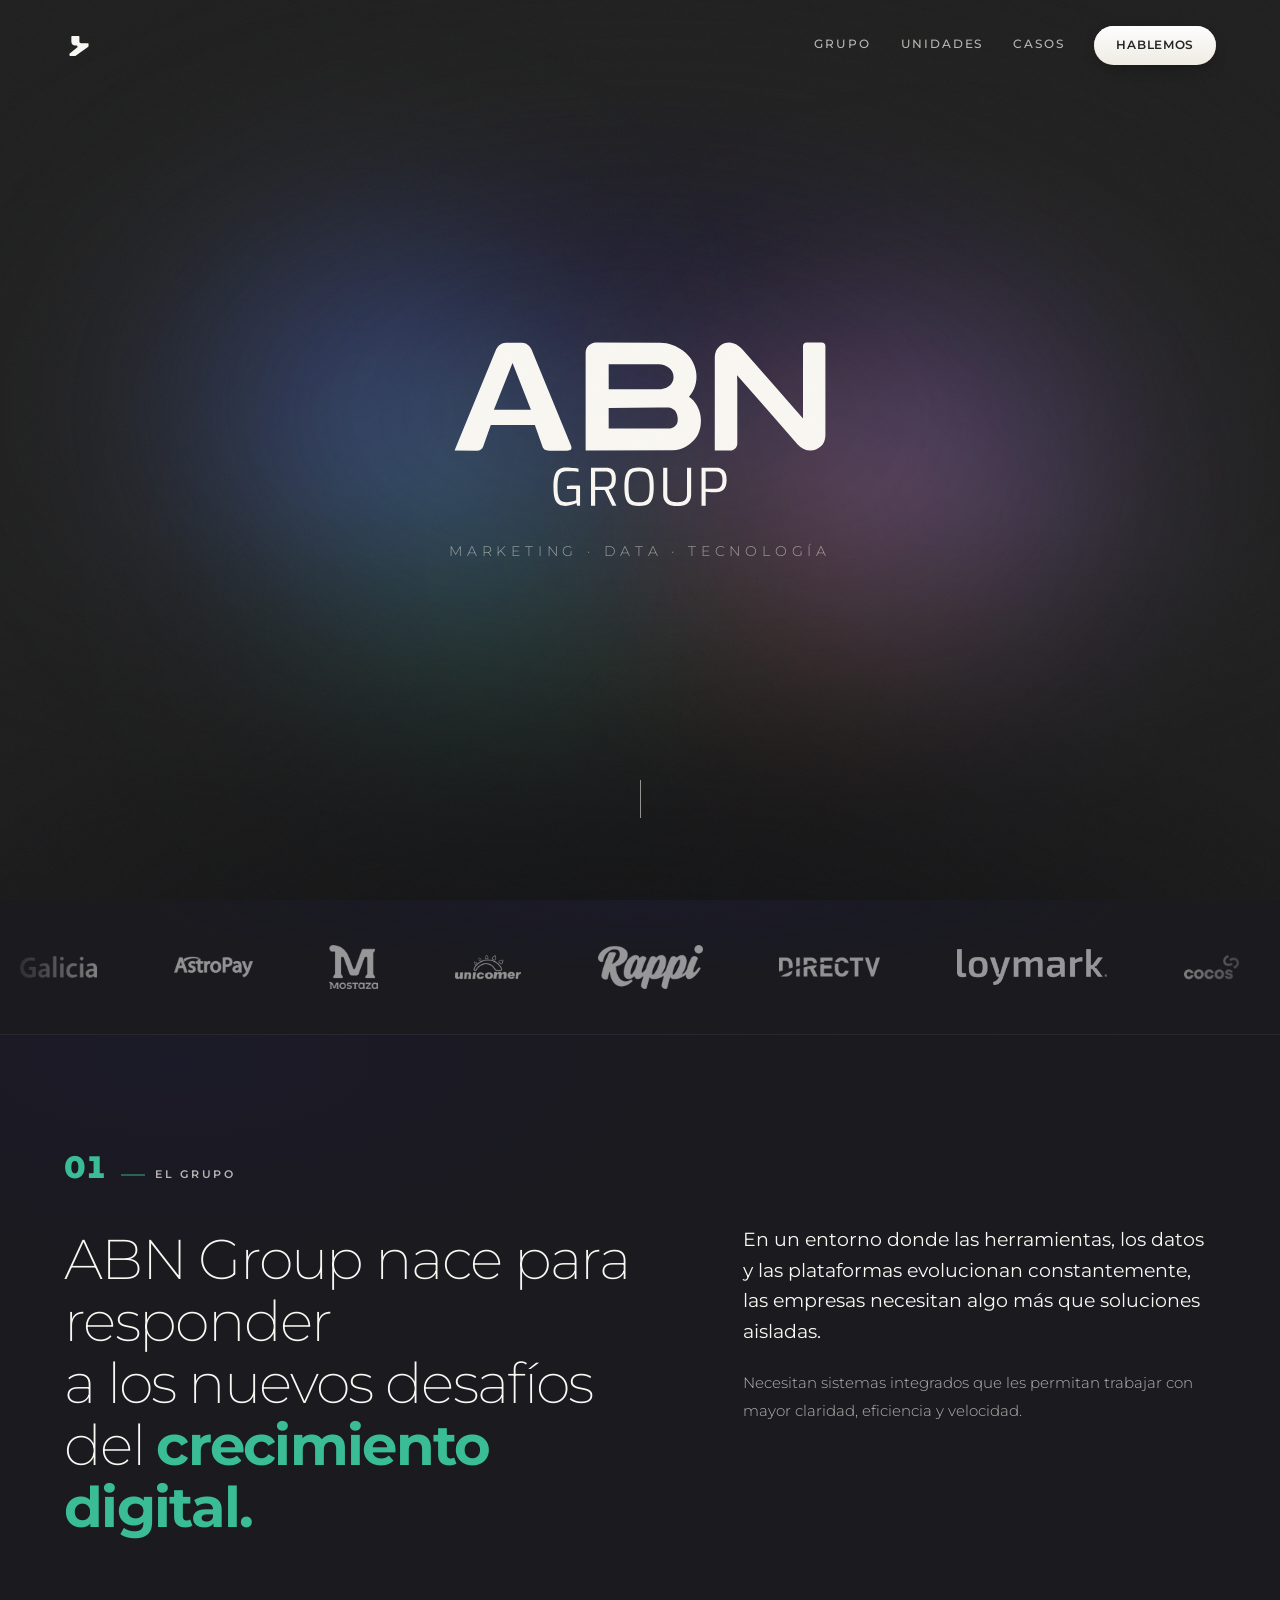
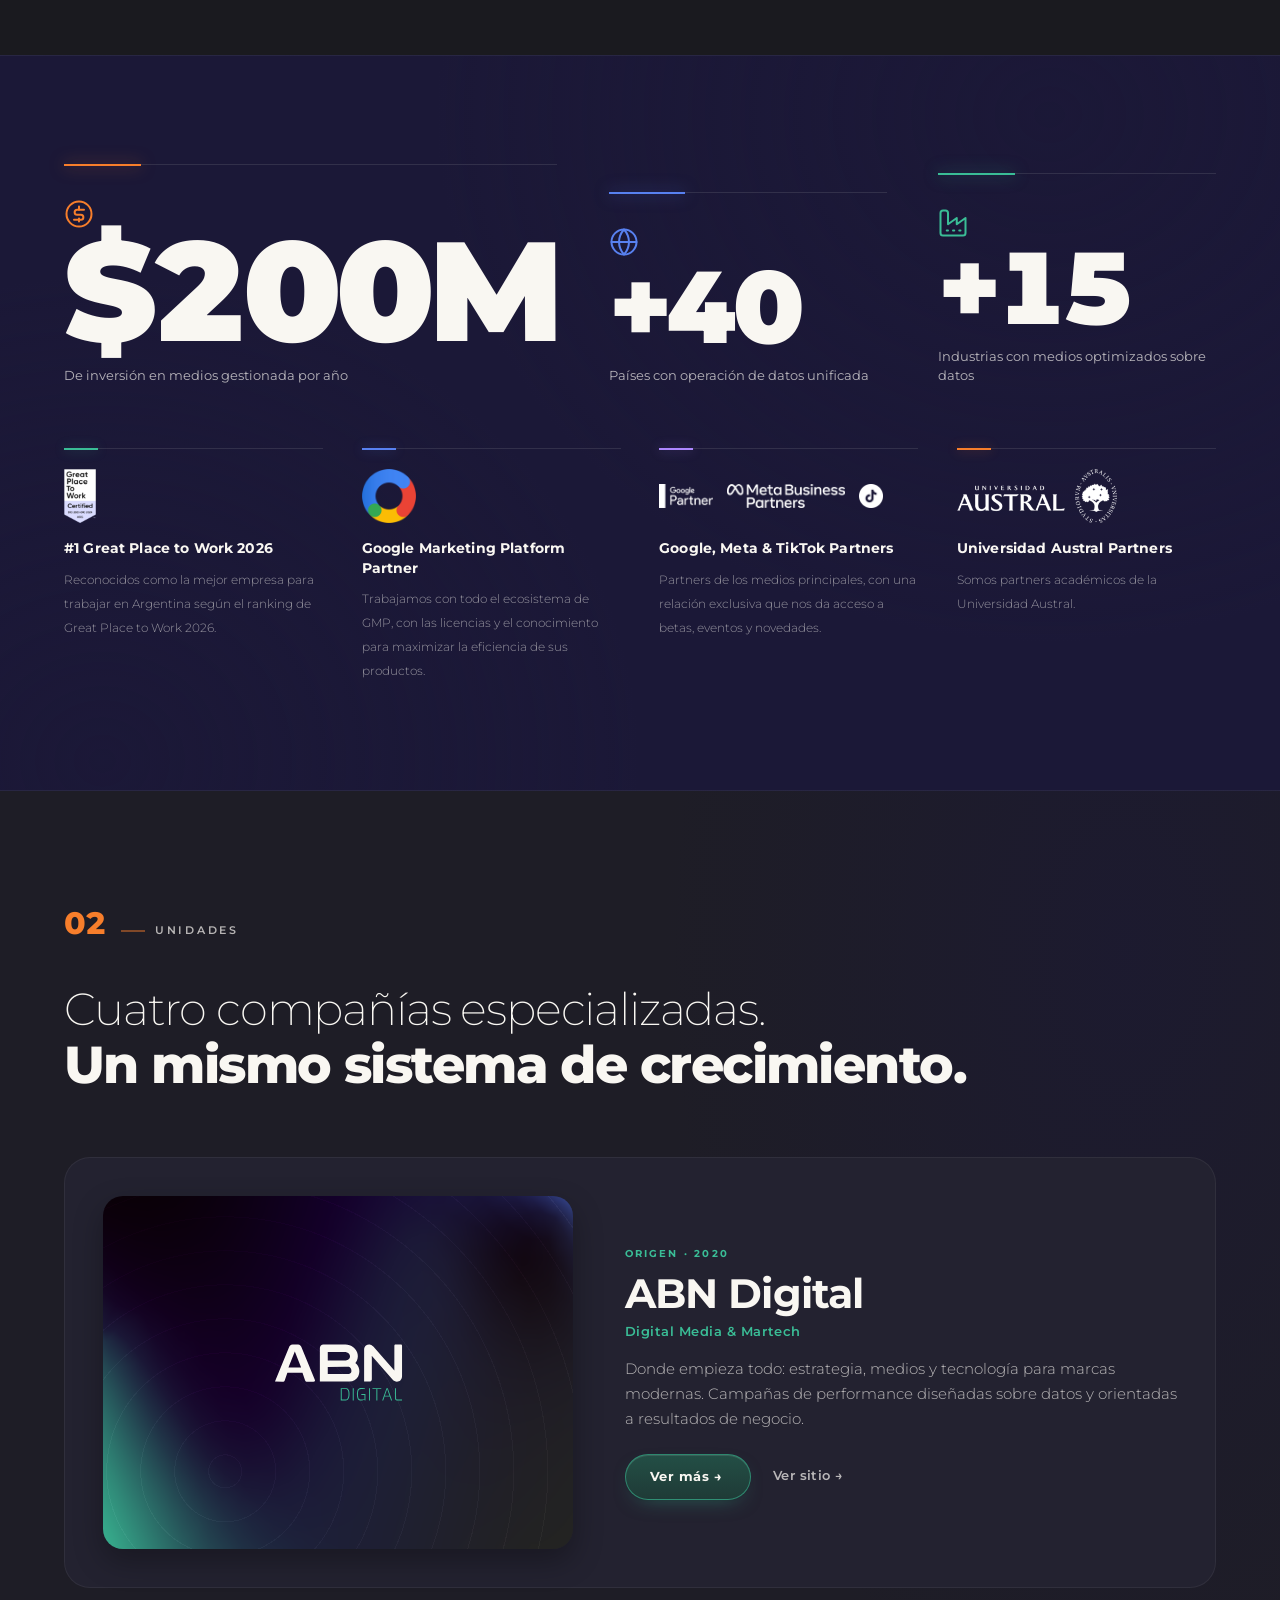
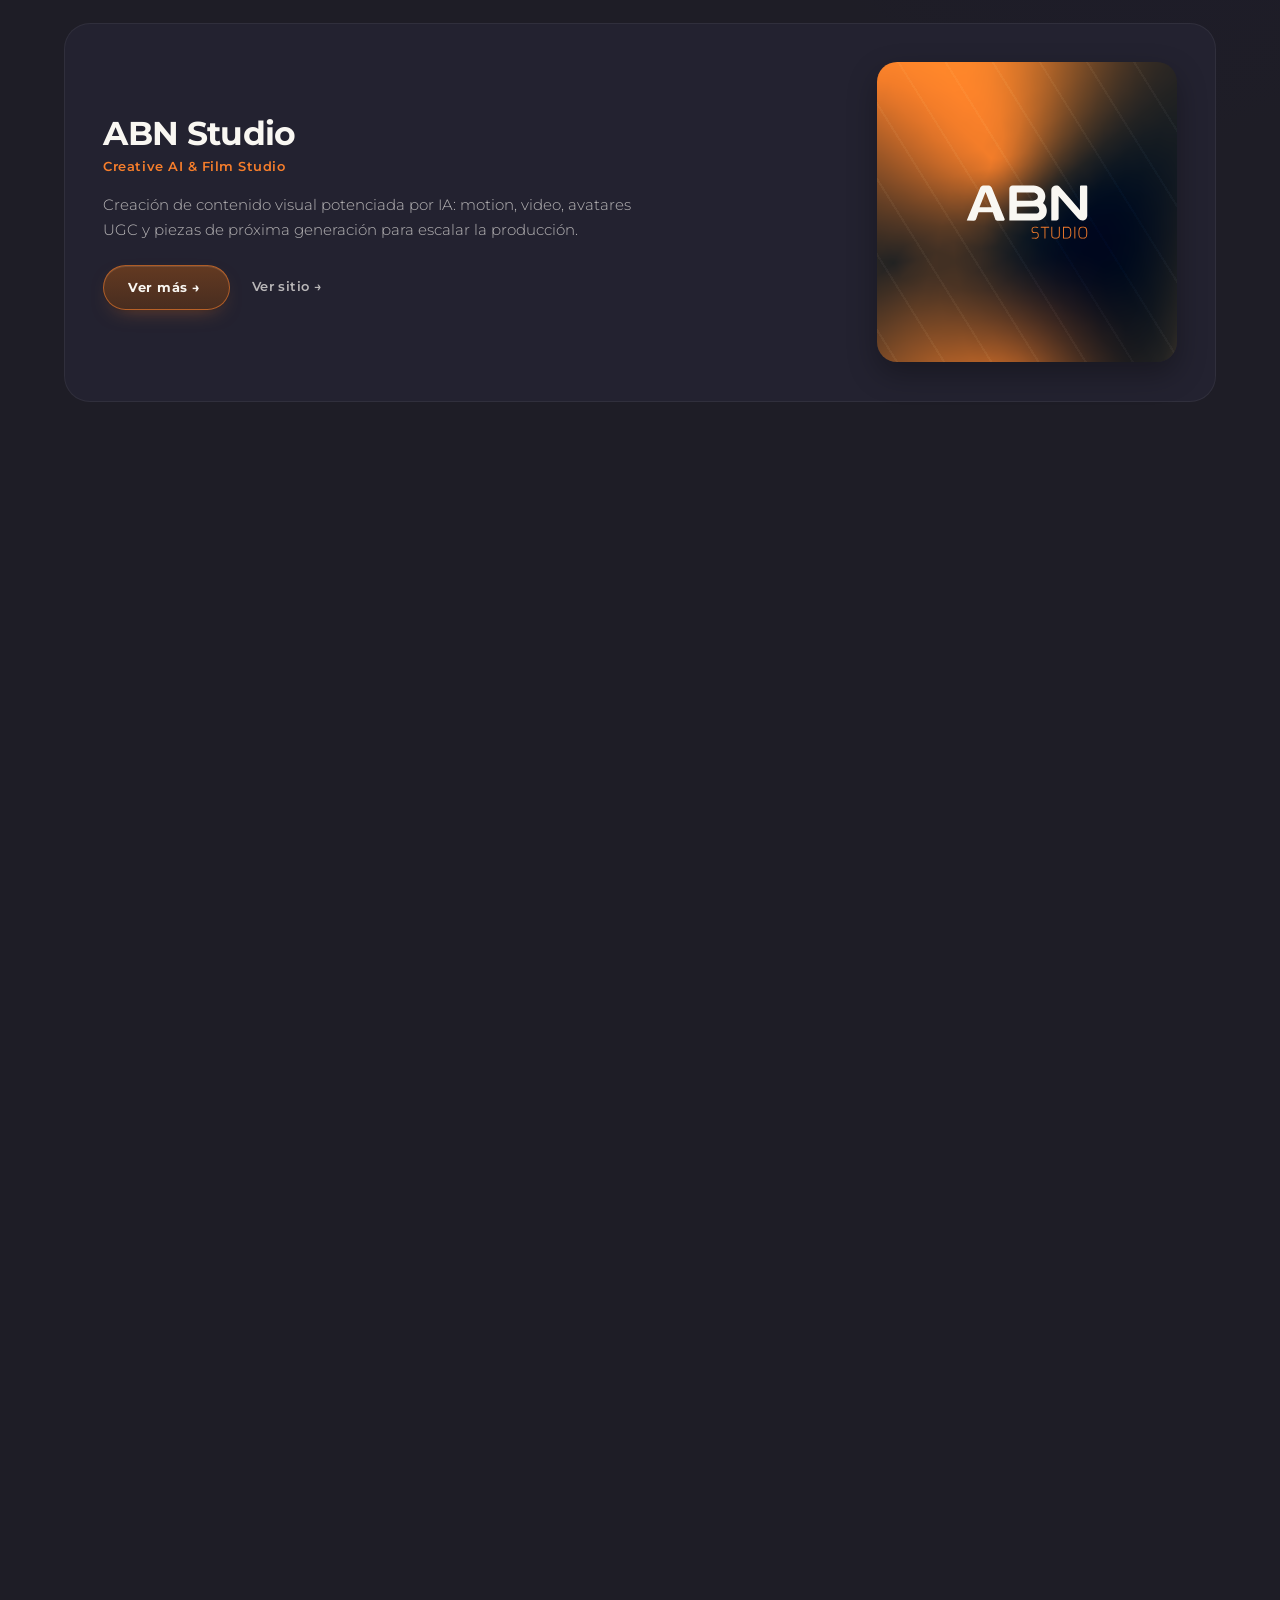
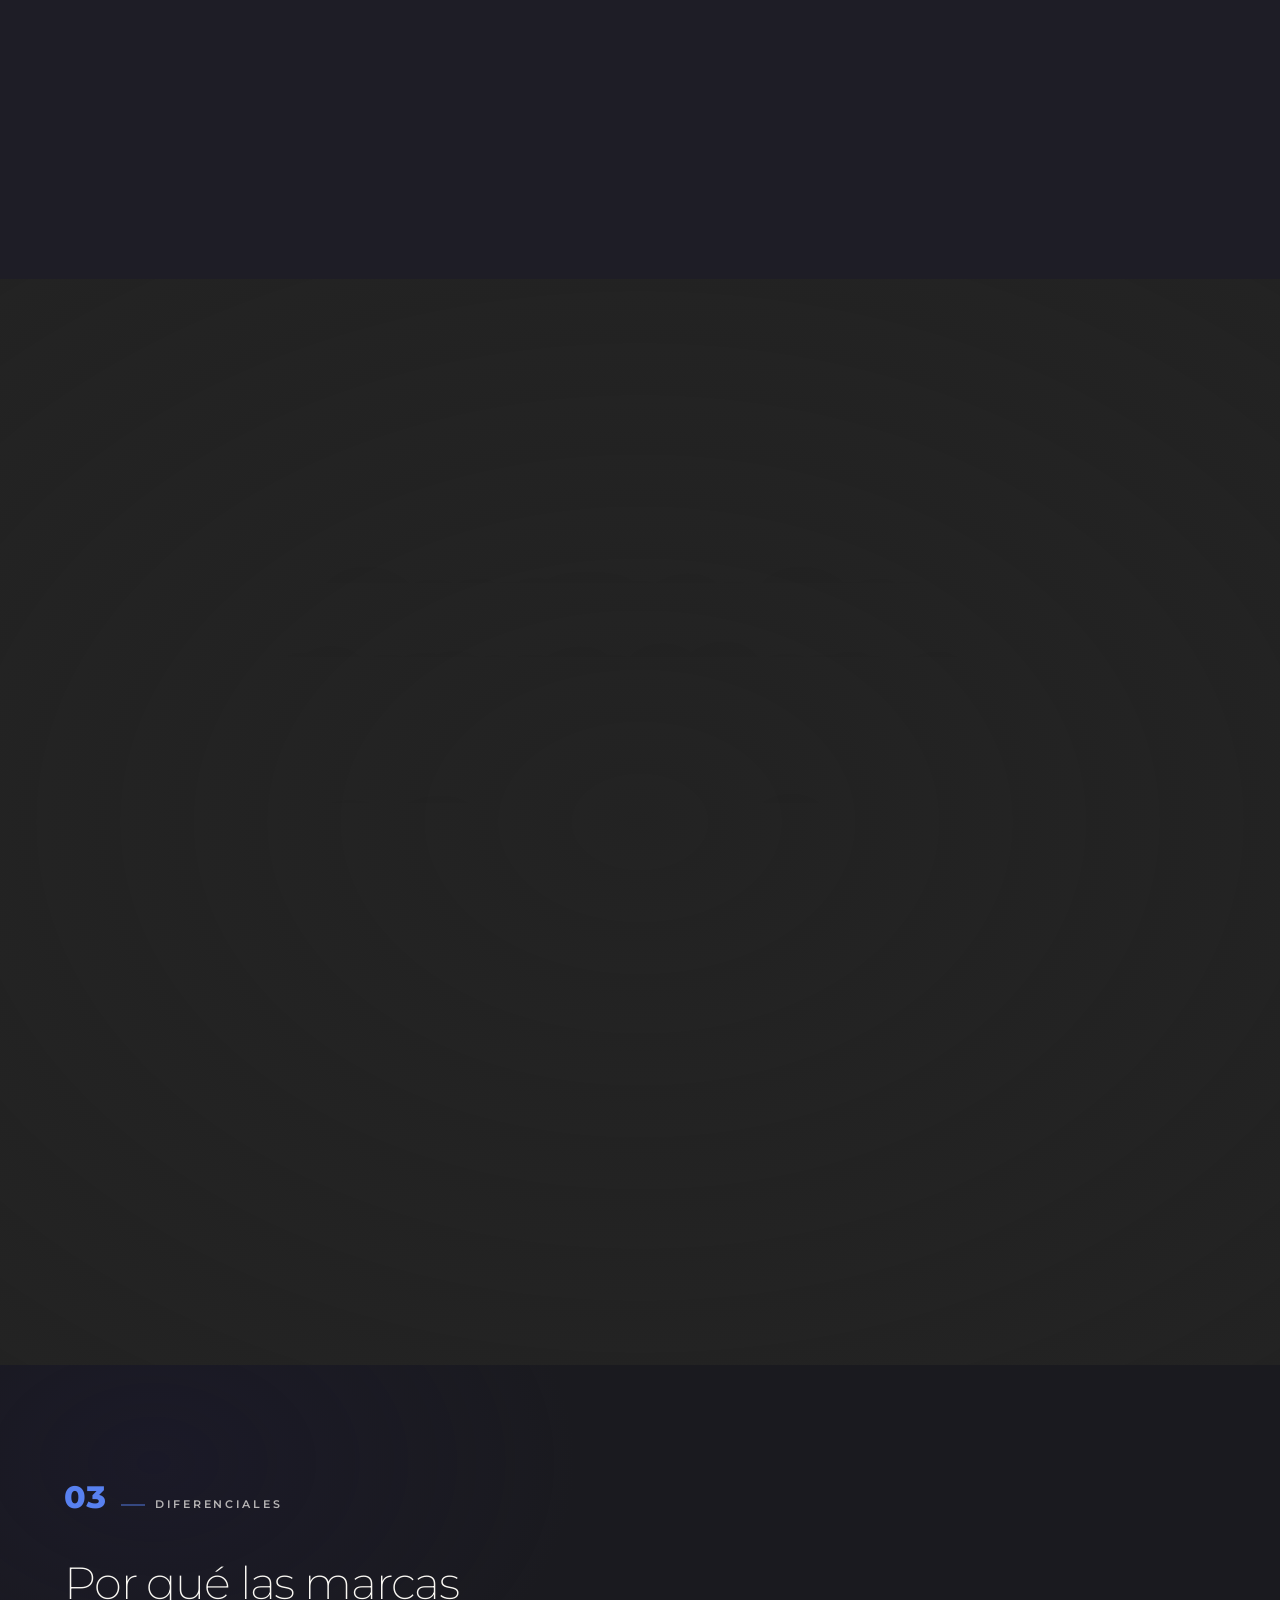
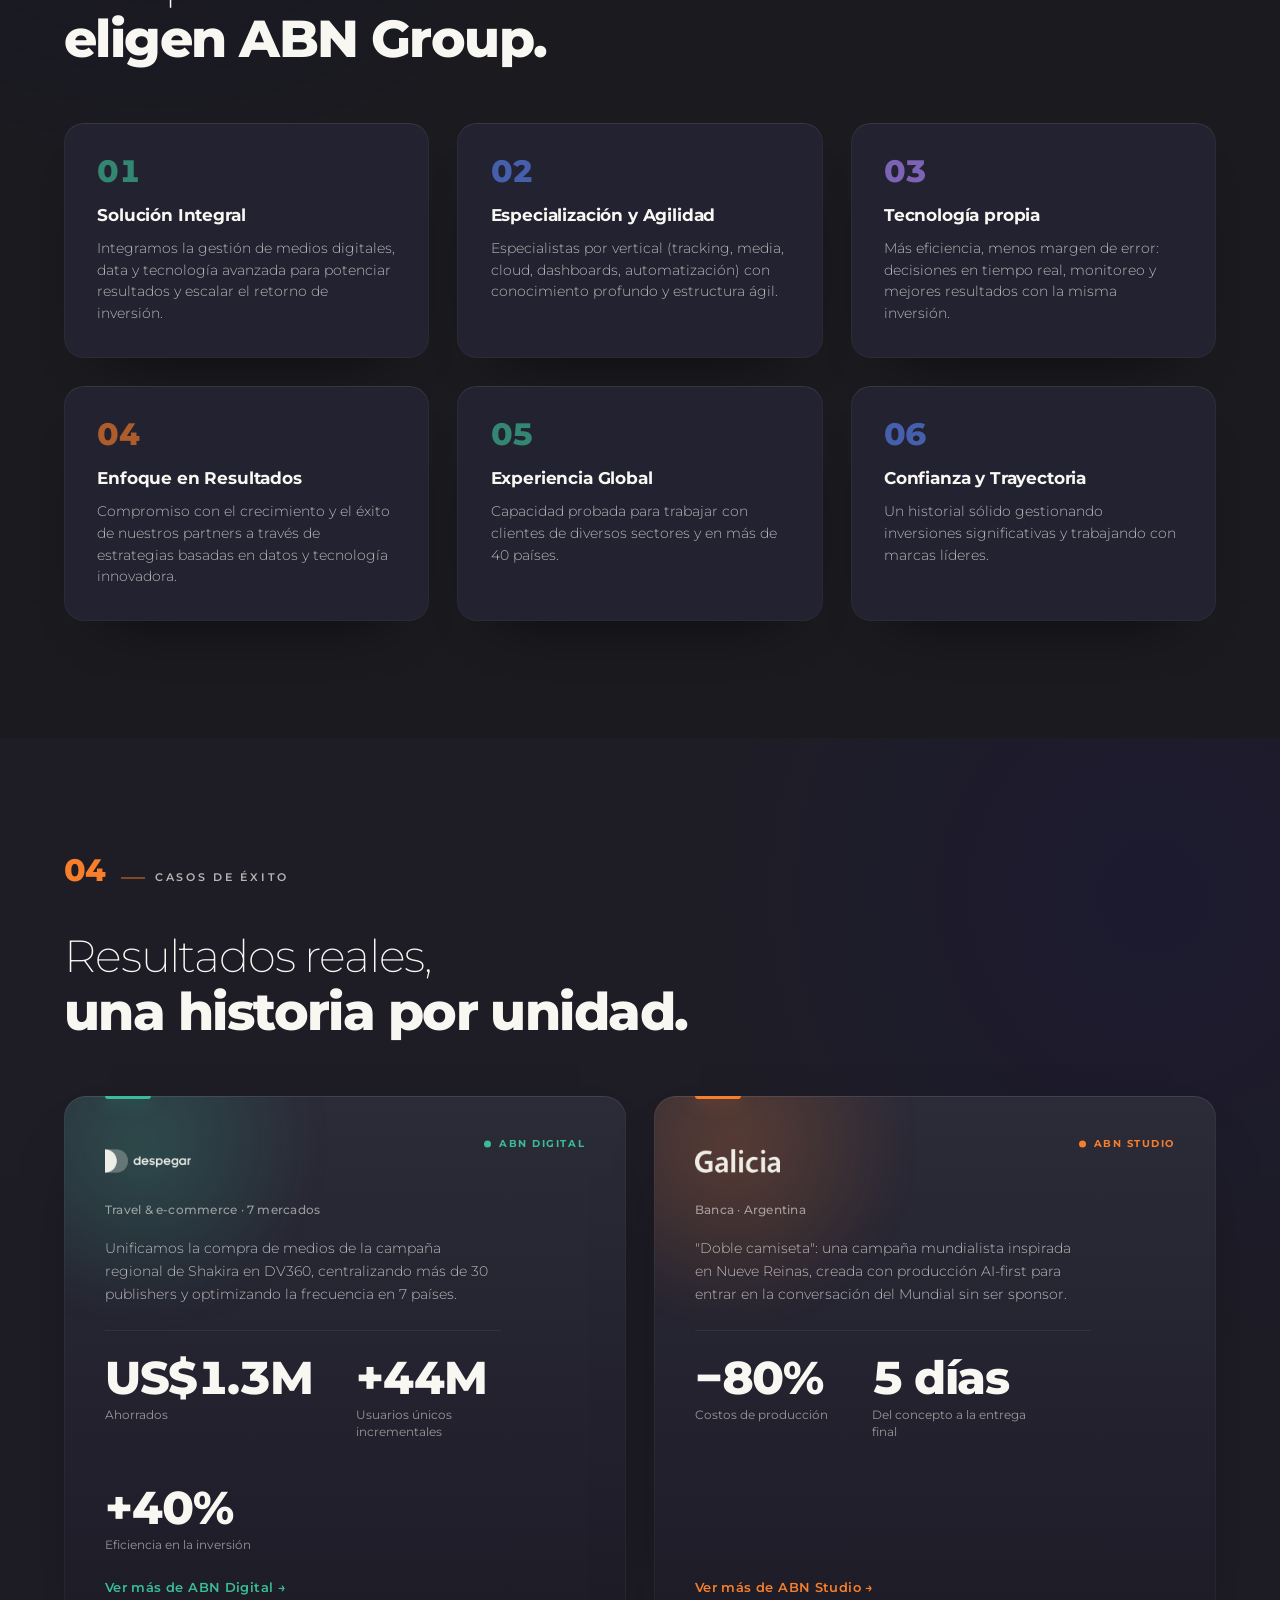
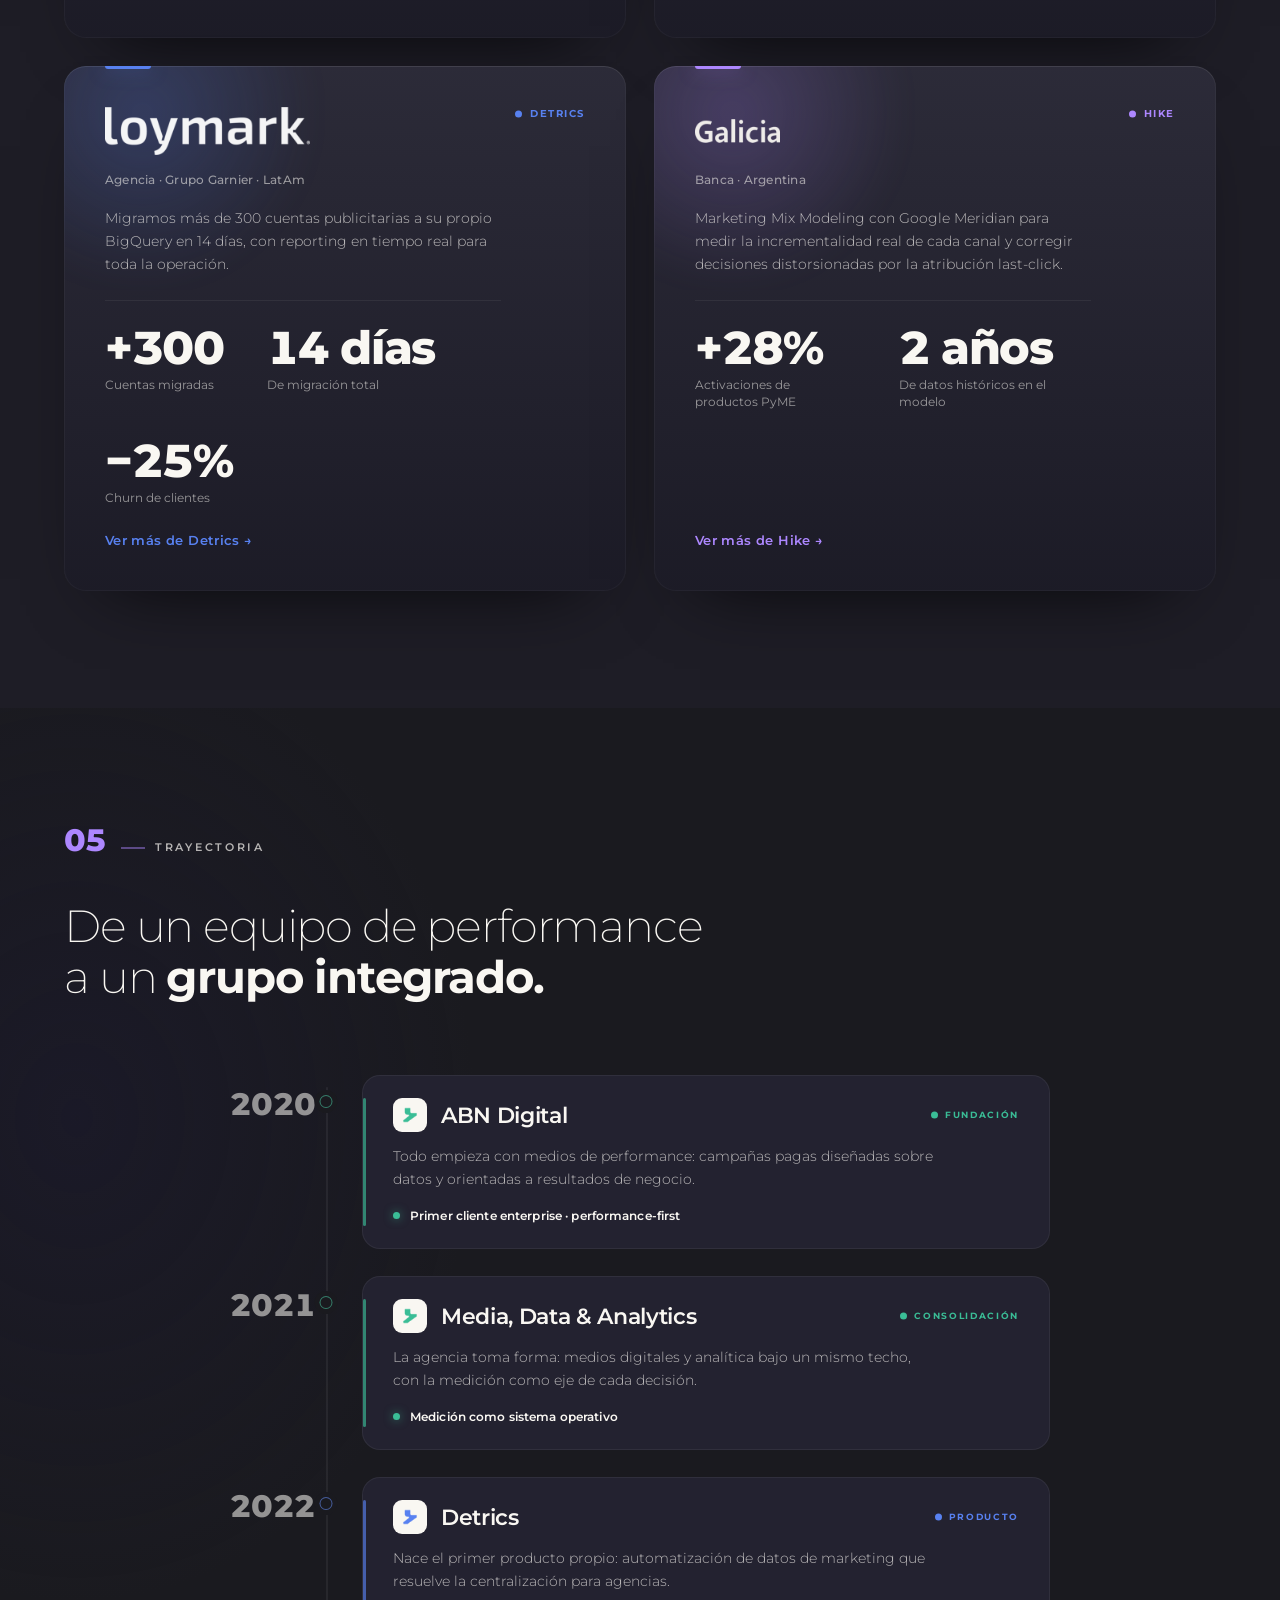
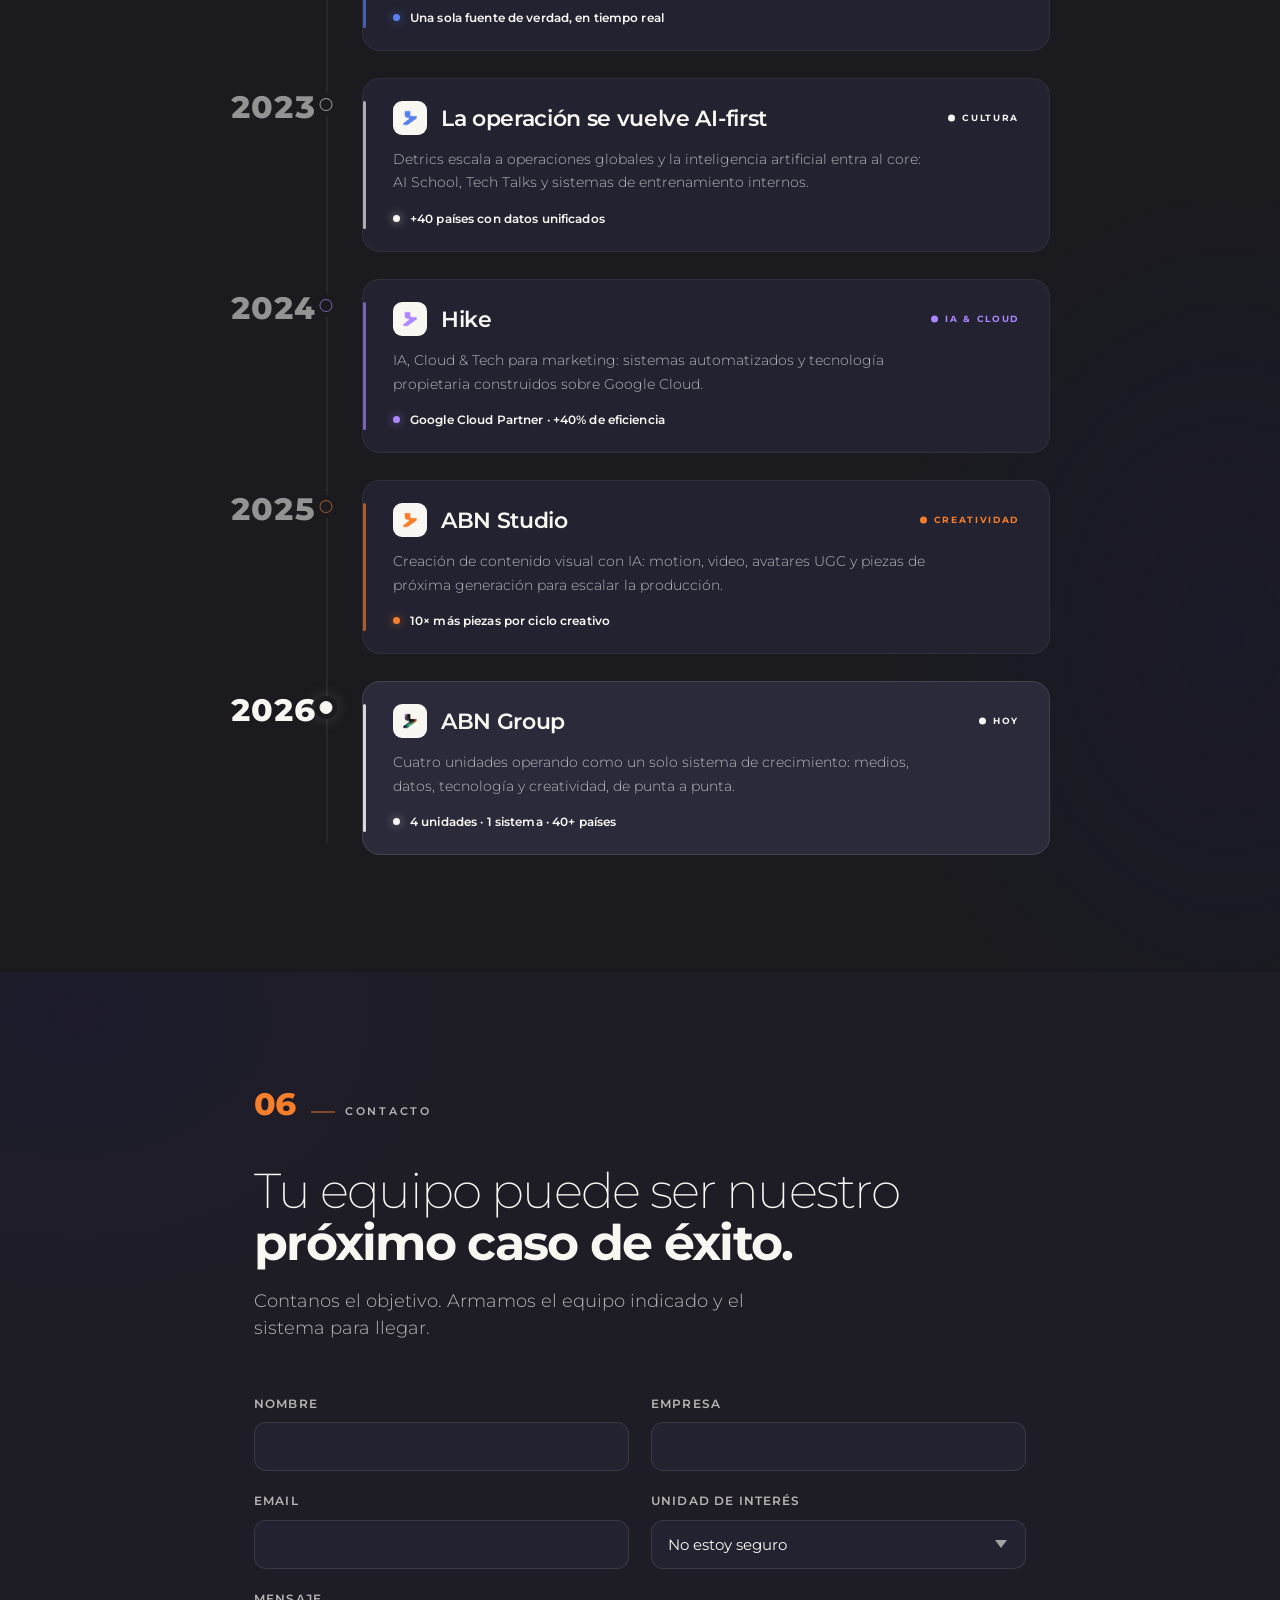
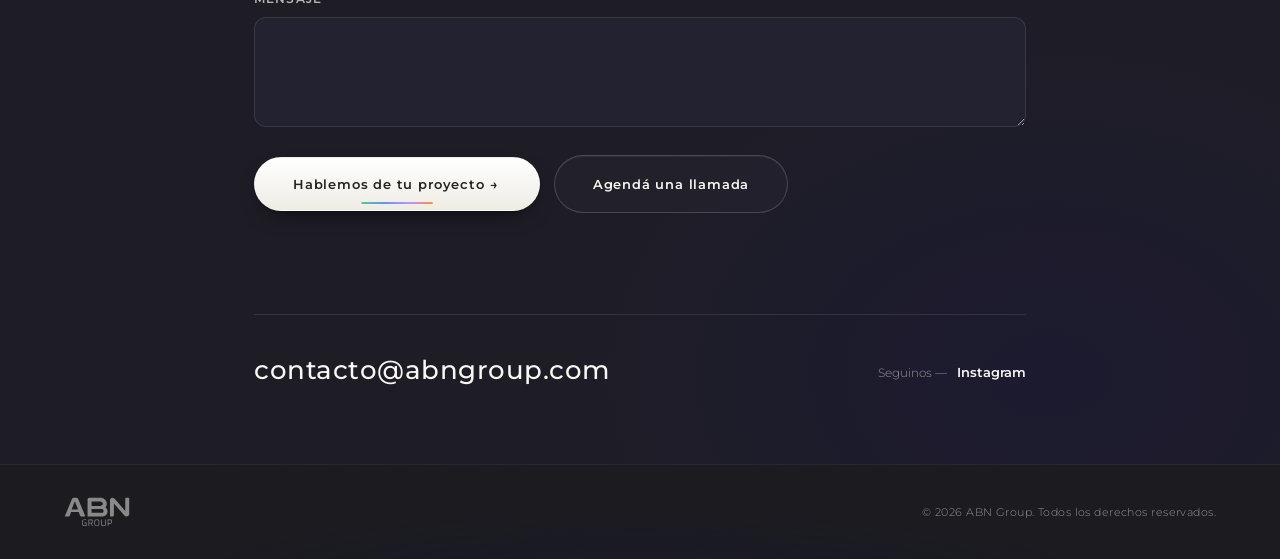
==== commit 74b3a242: "QA pre-deploy: fixes de los 5 worst-critic reviews (desktop+mobile) - CRITICAL: anillo units-system " ====
--- a/index.html
+++ b/index.html
@@ -28,7 +28,7 @@
   <link href="https://fonts.googleapis.com/css2?family=Montserrat:ital,wght@0,100;0,200;0,300;0,400;0,500;0,600;0,700;0,800;0,900;1,200;1,300&display=swap" rel="stylesheet">
 
   <!-- Styles -->
-  <link rel="stylesheet" href="style.css?v=20260819">
+  <link rel="stylesheet" href="style.css?v=20260819b">
 </head>
 
 <body>
@@ -72,8 +72,9 @@
       <span class="hero-aurora hero-aurora--orange"></span>
     </div>
 
+    <h1 class="sr-only">ABN Group — Marketing, Data y Tecnología</h1>
     <div class="hero-content">
-      <img src="assets/ABN Group Logo - JP Ash W.svg" alt="ABN Group" class="hero-logo">
+      <img src="assets/trimmed/ABN Group Logo - JP Ash W.svg" alt="ABN Group" class="hero-logo">
       <p class="hero-tagline">Marketing&nbsp;·&nbsp;Data&nbsp;·&nbsp;Tecnología</p>
     </div>
 
@@ -88,43 +89,43 @@
   <section class="marquee-band" id="clientes" aria-label="Marcas que confían en ABN Group">
     <div class="marquee">
       <div class="marquee-track">
-        <a class="mq-logo" style="--unit:var(--green)"  aria-label="Despegar"><img src="assets/clientes/despegar.png" alt="Despegar" loading="lazy"></a>
-        <a class="mq-logo" style="--unit:var(--orange)" aria-label="Banco Galicia"><img src="assets/clientes/galicia.png" alt="Banco Galicia" loading="lazy"></a>
-        <a class="mq-logo" style="--unit:var(--lblue)"  aria-label="AstroPay"><img src="assets/clientes/astropay.png" alt="AstroPay" loading="lazy"></a>
-        <a class="mq-logo" style="--unit:var(--green)"  aria-label="Mostaza"><img src="assets/clientes/mostaza.png" alt="Mostaza" loading="lazy"></a>
-        <a class="mq-logo" style="--unit:var(--lblue)"  aria-label="Unicomer"><img src="assets/clientes/unicomer.png" alt="Unicomer" loading="lazy"></a>
-        <a class="mq-logo" style="--unit:var(--violet)" aria-label="Rappi"><img src="assets/clientes/rappi.png" alt="Rappi" loading="lazy"></a>
-        <a class="mq-logo" style="--unit:var(--green)"  aria-label="DIRECTV"><img src="assets/clientes/directv.png" alt="DIRECTV" loading="lazy"></a>
-        <a class="mq-logo" style="--unit:var(--lblue); --s:.8"  aria-label="Loymark"><img src="assets/clientes/loymark.png" alt="Loymark" loading="lazy"></a>
-        <a class="mq-logo" style="--unit:var(--orange)" aria-label="Cocos"><img src="assets/clientes/cocos.png" alt="Cocos" loading="lazy"></a>
-        <a class="mq-logo" style="--unit:var(--green); --s:.82"  aria-label="Calm"><img src="assets/clientes/calm.png" alt="Calm" loading="lazy"></a>
-        <a class="mq-logo" style="--unit:var(--lblue); --s:.8"  aria-label="Turismo City"><img src="assets/clientes/turismocity.png" alt="Turismo City" loading="lazy"></a>
-        <a class="mq-logo" style="--unit:var(--violet)" aria-label="Sodimac"><img src="assets/clientes/sodimac.png" alt="Sodimac" loading="lazy"></a>
-        <a class="mq-logo" style="--unit:var(--violet)" aria-label="Andrómaco"><img src="assets/clientes/andromaco.png" alt="Andrómaco" loading="lazy"></a>
-        <a class="mq-logo" style="--unit:var(--orange); --s:.78" aria-label="John Foos"><img src="assets/clientes/johnfoos.png" alt="John Foos" loading="lazy"></a>
-        <a class="mq-logo" style="--unit:var(--green)"  aria-label="Vidrí"><img src="assets/clientes/vidri.png" alt="Vidrí" loading="lazy"></a>
-        <a class="mq-logo" style="--unit:var(--lblue); --s:.72"  aria-label="Novex"><img src="assets/clientes/novex.png" alt="Novex" loading="lazy"></a>
-        <a class="mq-logo" style="--unit:var(--orange); --s:.75" aria-label="Hermanas de la Caridad del Verbo Encarnado (CCVI)"><img src="assets/clientes/ccvi.png" alt="Hermanas de la Caridad del Verbo Encarnado" loading="lazy"></a>
+        <span class="mq-logo" style="--unit:var(--green)"><img src="assets/clientes/despegar.png" alt="Despegar" loading="lazy"></span>
+        <span class="mq-logo" style="--unit:var(--orange)"><img src="assets/clientes/galicia.png" alt="Banco Galicia" loading="lazy"></span>
+        <span class="mq-logo" style="--unit:var(--lblue)"><img src="assets/clientes/astropay.png" alt="AstroPay" loading="lazy"></span>
+        <span class="mq-logo" style="--unit:var(--green)"><img src="assets/clientes/mostaza.png" alt="Mostaza" loading="lazy"></span>
+        <span class="mq-logo" style="--unit:var(--lblue)"><img src="assets/clientes/unicomer.png" alt="Unicomer" loading="lazy"></span>
+        <span class="mq-logo" style="--unit:var(--violet)"><img src="assets/clientes/rappi.png" alt="Rappi" loading="lazy"></span>
+        <span class="mq-logo" style="--unit:var(--green)"><img src="assets/clientes/directv.png" alt="DIRECTV" loading="lazy"></span>
+        <span class="mq-logo" style="--unit:var(--lblue); --s:.8"><img src="assets/clientes/loymark.png" alt="Loymark" loading="lazy"></span>
+        <span class="mq-logo" style="--unit:var(--orange)"><img src="assets/clientes/cocos.png" alt="Cocos" loading="lazy"></span>
+        <span class="mq-logo" style="--unit:var(--green); --s:.82"><img src="assets/clientes/calm.png" alt="Calm" loading="lazy"></span>
+        <span class="mq-logo" style="--unit:var(--lblue); --s:.8"><img src="assets/clientes/turismocity.png" alt="Turismo City" loading="lazy"></span>
+        <span class="mq-logo" style="--unit:var(--violet)"><img src="assets/clientes/sodimac.png" alt="Sodimac" loading="lazy"></span>
+        <span class="mq-logo" style="--unit:var(--violet)"><img src="assets/clientes/andromaco.png" alt="Andrómaco" loading="lazy"></span>
+        <span class="mq-logo" style="--unit:var(--orange); --s:.78"><img src="assets/clientes/johnfoos.png" alt="John Foos" loading="lazy"></span>
+        <span class="mq-logo" style="--unit:var(--green)"><img src="assets/clientes/vidri.png" alt="Vidrí" loading="lazy"></span>
+        <span class="mq-logo" style="--unit:var(--lblue); --s:.72"><img src="assets/clientes/novex.png" alt="Novex" loading="lazy"></span>
+        <span class="mq-logo" style="--unit:var(--orange); --s:.75"><img src="assets/clientes/ccvi.png" alt="Hermanas de la Caridad del Verbo Encarnado" loading="lazy"></span>
       </div>
       <!-- duplicado para loop continuo (aria-hidden) -->
       <div class="marquee-track" aria-hidden="true">
-        <a class="mq-logo" style="--unit:var(--green)"><img src="assets/clientes/despegar.png" alt="" loading="lazy"></a>
-        <a class="mq-logo" style="--unit:var(--orange)"><img src="assets/clientes/galicia.png" alt="" loading="lazy"></a>
-        <a class="mq-logo" style="--unit:var(--lblue)"><img src="assets/clientes/astropay.png" alt="" loading="lazy"></a>
-        <a class="mq-logo" style="--unit:var(--green)"><img src="assets/clientes/mostaza.png" alt="" loading="lazy"></a>
-        <a class="mq-logo" style="--unit:var(--lblue)"><img src="assets/clientes/unicomer.png" alt="" loading="lazy"></a>
-        <a class="mq-logo" style="--unit:var(--violet)"><img src="assets/clientes/rappi.png" alt="" loading="lazy"></a>
-        <a class="mq-logo" style="--unit:var(--green)"><img src="assets/clientes/directv.png" alt="" loading="lazy"></a>
-        <a class="mq-logo" style="--unit:var(--lblue); --s:.8"><img src="assets/clientes/loymark.png" alt="" loading="lazy"></a>
-        <a class="mq-logo" style="--unit:var(--orange)"><img src="assets/clientes/cocos.png" alt="" loading="lazy"></a>
-        <a class="mq-logo" style="--unit:var(--green); --s:.82"><img src="assets/clientes/calm.png" alt="" loading="lazy"></a>
-        <a class="mq-logo" style="--unit:var(--lblue); --s:.8"><img src="assets/clientes/turismocity.png" alt="" loading="lazy"></a>
-        <a class="mq-logo" style="--unit:var(--violet)"><img src="assets/clientes/sodimac.png" alt="" loading="lazy"></a>
-        <a class="mq-logo" style="--unit:var(--violet)"><img src="assets/clientes/andromaco.png" alt="" loading="lazy"></a>
-        <a class="mq-logo" style="--unit:var(--orange); --s:.78"><img src="assets/clientes/johnfoos.png" alt="" loading="lazy"></a>
-        <a class="mq-logo" style="--unit:var(--green)"><img src="assets/clientes/vidri.png" alt="" loading="lazy"></a>
-        <a class="mq-logo" style="--unit:var(--lblue); --s:.72"><img src="assets/clientes/novex.png" alt="" loading="lazy"></a>
-        <a class="mq-logo" style="--unit:var(--orange); --s:.75"><img src="assets/clientes/ccvi.png" alt="" loading="lazy"></a>
+        <span class="mq-logo" style="--unit:var(--green)"><img src="assets/clientes/despegar.png" alt="" loading="lazy"></span>
+        <span class="mq-logo" style="--unit:var(--orange)"><img src="assets/clientes/galicia.png" alt="" loading="lazy"></span>
+        <span class="mq-logo" style="--unit:var(--lblue)"><img src="assets/clientes/astropay.png" alt="" loading="lazy"></span>
+        <span class="mq-logo" style="--unit:var(--green)"><img src="assets/clientes/mostaza.png" alt="" loading="lazy"></span>
+        <span class="mq-logo" style="--unit:var(--lblue)"><img src="assets/clientes/unicomer.png" alt="" loading="lazy"></span>
+        <span class="mq-logo" style="--unit:var(--violet)"><img src="assets/clientes/rappi.png" alt="" loading="lazy"></span>
+        <span class="mq-logo" style="--unit:var(--green)"><img src="assets/clientes/directv.png" alt="" loading="lazy"></span>
+        <span class="mq-logo" style="--unit:var(--lblue); --s:.8"><img src="assets/clientes/loymark.png" alt="" loading="lazy"></span>
+        <span class="mq-logo" style="--unit:var(--orange)"><img src="assets/clientes/cocos.png" alt="" loading="lazy"></span>
+        <span class="mq-logo" style="--unit:var(--green); --s:.82"><img src="assets/clientes/calm.png" alt="" loading="lazy"></span>
+        <span class="mq-logo" style="--unit:var(--lblue); --s:.8"><img src="assets/clientes/turismocity.png" alt="" loading="lazy"></span>
+        <span class="mq-logo" style="--unit:var(--violet)"><img src="assets/clientes/sodimac.png" alt="" loading="lazy"></span>
+        <span class="mq-logo" style="--unit:var(--violet)"><img src="assets/clientes/andromaco.png" alt="" loading="lazy"></span>
+        <span class="mq-logo" style="--unit:var(--orange); --s:.78"><img src="assets/clientes/johnfoos.png" alt="" loading="lazy"></span>
+        <span class="mq-logo" style="--unit:var(--green)"><img src="assets/clientes/vidri.png" alt="" loading="lazy"></span>
+        <span class="mq-logo" style="--unit:var(--lblue); --s:.72"><img src="assets/clientes/novex.png" alt="" loading="lazy"></span>
+        <span class="mq-logo" style="--unit:var(--orange); --s:.75"><img src="assets/clientes/ccvi.png" alt="" loading="lazy"></span>
       </div>
     </div>
   </section>
@@ -162,17 +163,17 @@
       <div class="proof-grid">
         <div class="proof-stat proof-stat--hero reveal" style="--accent:var(--orange)">
           <span class="proof-icon" aria-hidden="true"><svg viewBox="0 0 24 24" fill="none" stroke="currentColor" stroke-width="1.6" stroke-linecap="round" stroke-linejoin="round"><circle cx="12" cy="12" r="10"/><path d="M16 8.5h-5.5a2 2 0 1 0 0 4h3a2 2 0 1 1 0 4H8"/><path d="M12 6v2.5m0 7v2.5"/></svg></span>
-          <span class="proof-num" data-target="200" data-prefix="$" data-suffix="M">$0M</span>
+          <span class="proof-num" data-target="200" data-prefix="$" data-suffix="M">$200M</span>
           <span class="proof-label">De inversión en medios gestionada por año</span>
         </div>
         <div class="proof-stat reveal reveal-d1" style="--accent:var(--lblue)">
           <span class="proof-icon" aria-hidden="true"><svg viewBox="0 0 24 24" fill="none" stroke="currentColor" stroke-width="1.6" stroke-linecap="round" stroke-linejoin="round"><circle cx="12" cy="12" r="10"/><path d="M2 12h20"/><path d="M12 2a15.3 15.3 0 0 1 4 10 15.3 15.3 0 0 1-4 10 15.3 15.3 0 0 1-4-10 15.3 15.3 0 0 1 4-10z"/></svg></span>
-          <span class="proof-num" data-target="40" data-prefix="+">+0</span>
+          <span class="proof-num" data-target="40" data-prefix="+">+40</span>
           <span class="proof-label">Países con operación de datos unificada</span>
         </div>
         <div class="proof-stat reveal reveal-d2" style="--accent:var(--green)">
           <span class="proof-icon" aria-hidden="true"><svg viewBox="0 0 24 24" fill="none" stroke="currentColor" stroke-width="1.6" stroke-linecap="round" stroke-linejoin="round"><path d="M2 20a2 2 0 0 0 2 2h16a2 2 0 0 0 2-2V8l-7 5V8l-7 5V4a2 2 0 0 0-2-2H4a2 2 0 0 0-2 2Z"/><path d="M17 18h1"/><path d="M12 18h1"/><path d="M7 18h1"/></svg></span>
-          <span class="proof-num" data-target="15" data-prefix="+">+0</span>
+          <span class="proof-num" data-target="15" data-prefix="+">+15</span>
           <span class="proof-label">Industrias con medios optimizados sobre datos</span>
         </div>
       </div>
@@ -433,15 +434,15 @@
           <p class="case-context">Unificamos la compra de medios de la campaña regional de Shakira en DV360, centralizando más de 30 publishers y optimizando la frecuencia en 7 países.</p>
           <div class="case-metrics">
             <div class="case-metric">
-              <span class="case-metric-num" data-target="1.3" data-prefix="US$" data-suffix="M" data-decimals="1">US$0M</span>
+              <span class="case-metric-num" data-target="1.3" data-prefix="US$" data-suffix="M" data-decimals="1">US$1.3M</span>
               <span class="case-metric-label">Ahorrados</span>
             </div>
             <div class="case-metric">
-              <span class="case-metric-num" data-target="44" data-prefix="+" data-suffix="M">+0M</span>
+              <span class="case-metric-num" data-target="44" data-prefix="+" data-suffix="M">+44M</span>
               <span class="case-metric-label">Usuarios únicos incrementales</span>
             </div>
             <div class="case-metric">
-              <span class="case-metric-num" data-target="40" data-prefix="+" data-suffix="%">+0%</span>
+              <span class="case-metric-num" data-target="40" data-prefix="+" data-suffix="%">+40%</span>
               <span class="case-metric-label">Eficiencia en la inversión</span>
             </div>
           </div>
@@ -459,11 +460,11 @@
           <p class="case-context">"Doble camiseta": una campaña mundialista inspirada en Nueve Reinas, creada con producción AI-first para entrar en la conversación del Mundial sin ser sponsor.</p>
           <div class="case-metrics">
             <div class="case-metric">
-              <span class="case-metric-num" data-target="80" data-prefix="−" data-suffix="%">−0%</span>
+              <span class="case-metric-num" data-target="80" data-prefix="−" data-suffix="%">−80%</span>
               <span class="case-metric-label">Costos de producción</span>
             </div>
             <div class="case-metric">
-              <span class="case-metric-num" data-target="5" data-suffix=" días">0 días</span>
+              <span class="case-metric-num" data-target="5" data-suffix=" días">5 días</span>
               <span class="case-metric-label">Del concepto a la entrega final</span>
             </div>
           </div>
@@ -481,15 +482,15 @@
           <p class="case-context">Migramos más de 300 cuentas publicitarias a su propio BigQuery en 14 días, con reporting en tiempo real para toda la operación.</p>
           <div class="case-metrics">
             <div class="case-metric">
-              <span class="case-metric-num" data-target="300" data-prefix="+">+0</span>
+              <span class="case-metric-num" data-target="300" data-prefix="+">+300</span>
               <span class="case-metric-label">Cuentas migradas</span>
             </div>
             <div class="case-metric">
-              <span class="case-metric-num" data-target="14" data-suffix=" días">0 días</span>
+              <span class="case-metric-num" data-target="14" data-suffix=" días">14 días</span>
               <span class="case-metric-label">De migración total</span>
             </div>
             <div class="case-metric">
-              <span class="case-metric-num" data-target="25" data-prefix="−" data-suffix="%">−0%</span>
+              <span class="case-metric-num" data-target="25" data-prefix="−" data-suffix="%">−25%</span>
               <span class="case-metric-label">Churn de clientes</span>
             </div>
           </div>
@@ -507,11 +508,11 @@
           <p class="case-context">Marketing Mix Modeling con Google Meridian para medir la incrementalidad real de cada canal y corregir decisiones distorsionadas por la atribución last-click.</p>
           <div class="case-metrics">
             <div class="case-metric">
-              <span class="case-metric-num" data-target="28" data-prefix="+" data-suffix="%">+0%</span>
+              <span class="case-metric-num" data-target="28" data-prefix="+" data-suffix="%">+28%</span>
               <span class="case-metric-label">Activaciones de productos PyME</span>
             </div>
             <div class="case-metric">
-              <span class="case-metric-num" data-target="2" data-suffix=" años">0 años</span>
+              <span class="case-metric-num" data-target="2" data-suffix=" años">2 años</span>
               <span class="case-metric-label">De datos históricos en el modelo</span>
             </div>
           </div>
@@ -678,7 +679,7 @@
         <div class="field">
           <label for="f-unidad">Unidad de interés</label>
           <select id="f-unidad" name="unidad" required>
-            <option value="No estoy seguro">No estoy seguro / Asesoramiento general</option>
+            <option value="No estoy seguro">No estoy seguro</option>
             <option value="ABN Digital">ABN Digital — Medios &amp; Performance</option>
             <option value="ABN Studio">ABN Studio — Contenido &amp; Creatividad</option>
             <option value="Detrics">Detrics — Automatización de datos</option>
@@ -719,7 +720,7 @@
 
 
   <!-- Scripts -->
-  <script src="script.js?v=20260817b"></script>
+  <script src="script.js?v=20260819"></script>
 
 </body>
 </html>
--- a/style.css
+++ b/style.css
@@ -2224,7 +2224,10 @@
 .cases-sub:first-of-type { margin-top: 0; }
 .cases--unit { grid-template-columns: 1fr 1fr; margin-bottom: 0; }
 .cases--unit .case-context { max-width: none; }
-.cases--single { grid-template-columns: 1fr; max-width: 820px; }
+/* caso impar final: full-width en vez de media fila muerta */
+.cases--unit > .case:last-child:nth-child(odd) { grid-column: 1 / -1; }
+.cases--single { grid-template-columns: 1fr; max-width: 820px; margin-inline: auto; }
+.cases--single .case-metrics { display: grid; grid-template-columns: repeat(auto-fit, minmax(140px, 1fr)); }
 
 /* banda CTA final de página de unidad */
 .unit-cta-band {
@@ -2285,7 +2288,17 @@
 .tl-mark--logo img { width: 100%; height: 100%; object-fit: contain; display: block; }
 
 /* cinturon de seguridad: nada debe generar scroll horizontal */
-html { overflow-x: clip; }
+html { overflow-x: clip; scroll-padding-top: 96px; }
+.sr-only {
+  position: absolute;
+  width: 1px; height: 1px;
+  padding: 0; margin: -1px;
+  overflow: hidden;
+  clip-path: inset(50%);
+  white-space: nowrap;
+  border: 0;
+}
+.unit-page-title { margin: 0; line-height: 0; }
 
 /* ============================================
    RESPONSIVE
@@ -2300,8 +2313,8 @@
   .unit--feature .unit-visual { aspect-ratio: 1 / 1; }
   .cases { grid-template-columns: 1fr; }
   .units-system { grid-template-columns: 1fr; gap: 44px; }
-  .us-diagram { justify-self: center; }
-  .us-ring { width: min(320px, 76%); }
+  /* ojo: sin justify-self:center — encoge el item a fit-content y el % del ring resuelve a 0 */
+  .us-ring { width: min(320px, 76vw); }
   .creds { grid-template-columns: 1fr 1fr; }
   .diffs-grid { grid-template-columns: 1fr 1fr; }
 }
@@ -2327,9 +2340,13 @@
   .unit-visual { max-width: 240px; }
   .unit--feature .unit-visual { aspect-ratio: 1 / 1; }
 
+  /* cards de casos: el tag nowrap ahogaba al head en mobile (texto amputado) */
+  .case-head { flex-wrap: wrap; }
+  .case-tag { white-space: normal; }
+
   /* Timeline */
   .tl-track { margin-left: 0; }
-  .tl-rail { left: 5px; }
+  .tl-rail { left: 17px; }
   .tl-item { grid-template-columns: 30px 1fr; }
   .tl-year {
     grid-column: 2; grid-row: 1;
@@ -2353,6 +2370,8 @@
 }
 
 @media (max-width: 480px) {
+  .tl-card-head { flex-wrap: wrap; }
+  .tl-tag { flex-basis: 100%; }
   .hero-bottom { flex-direction: column; gap: 12px; align-items: flex-start; }
   .hero-index { display: none; }
   .contact-heading { font-size: 2rem; }
